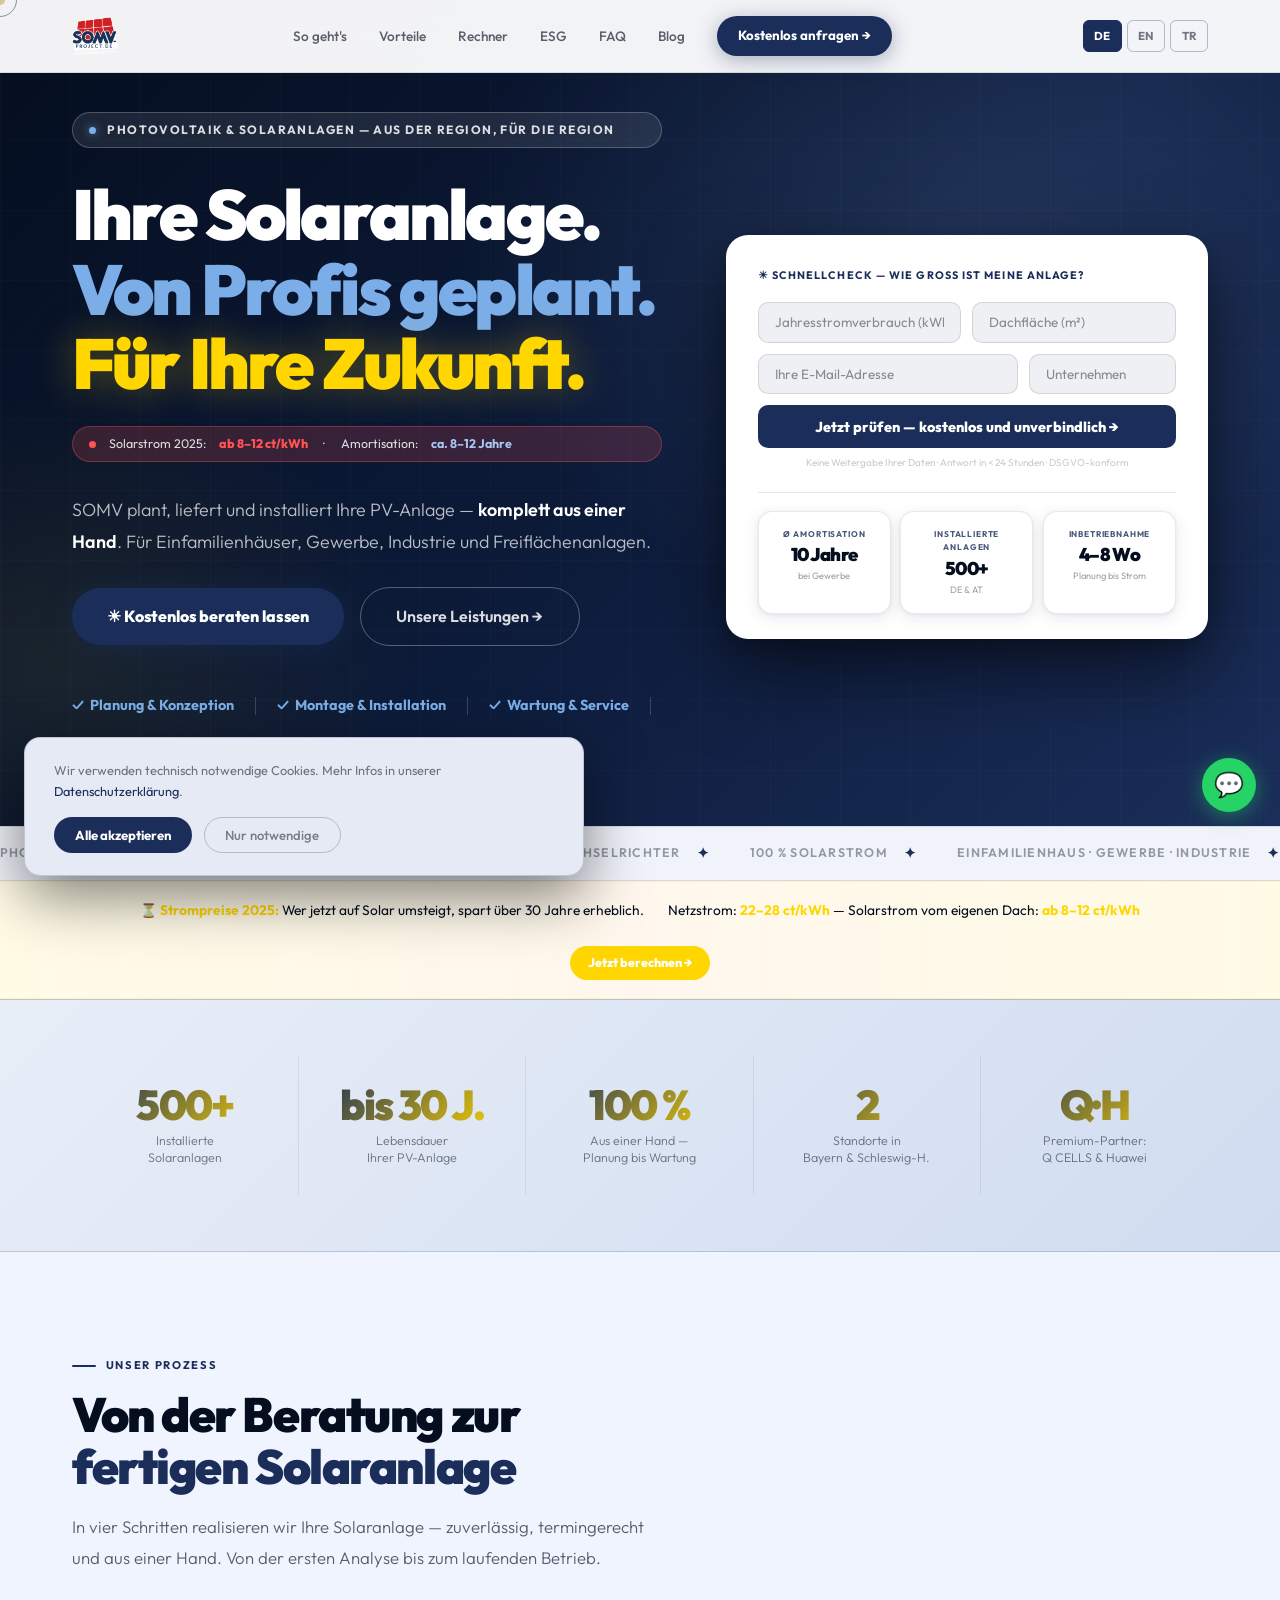
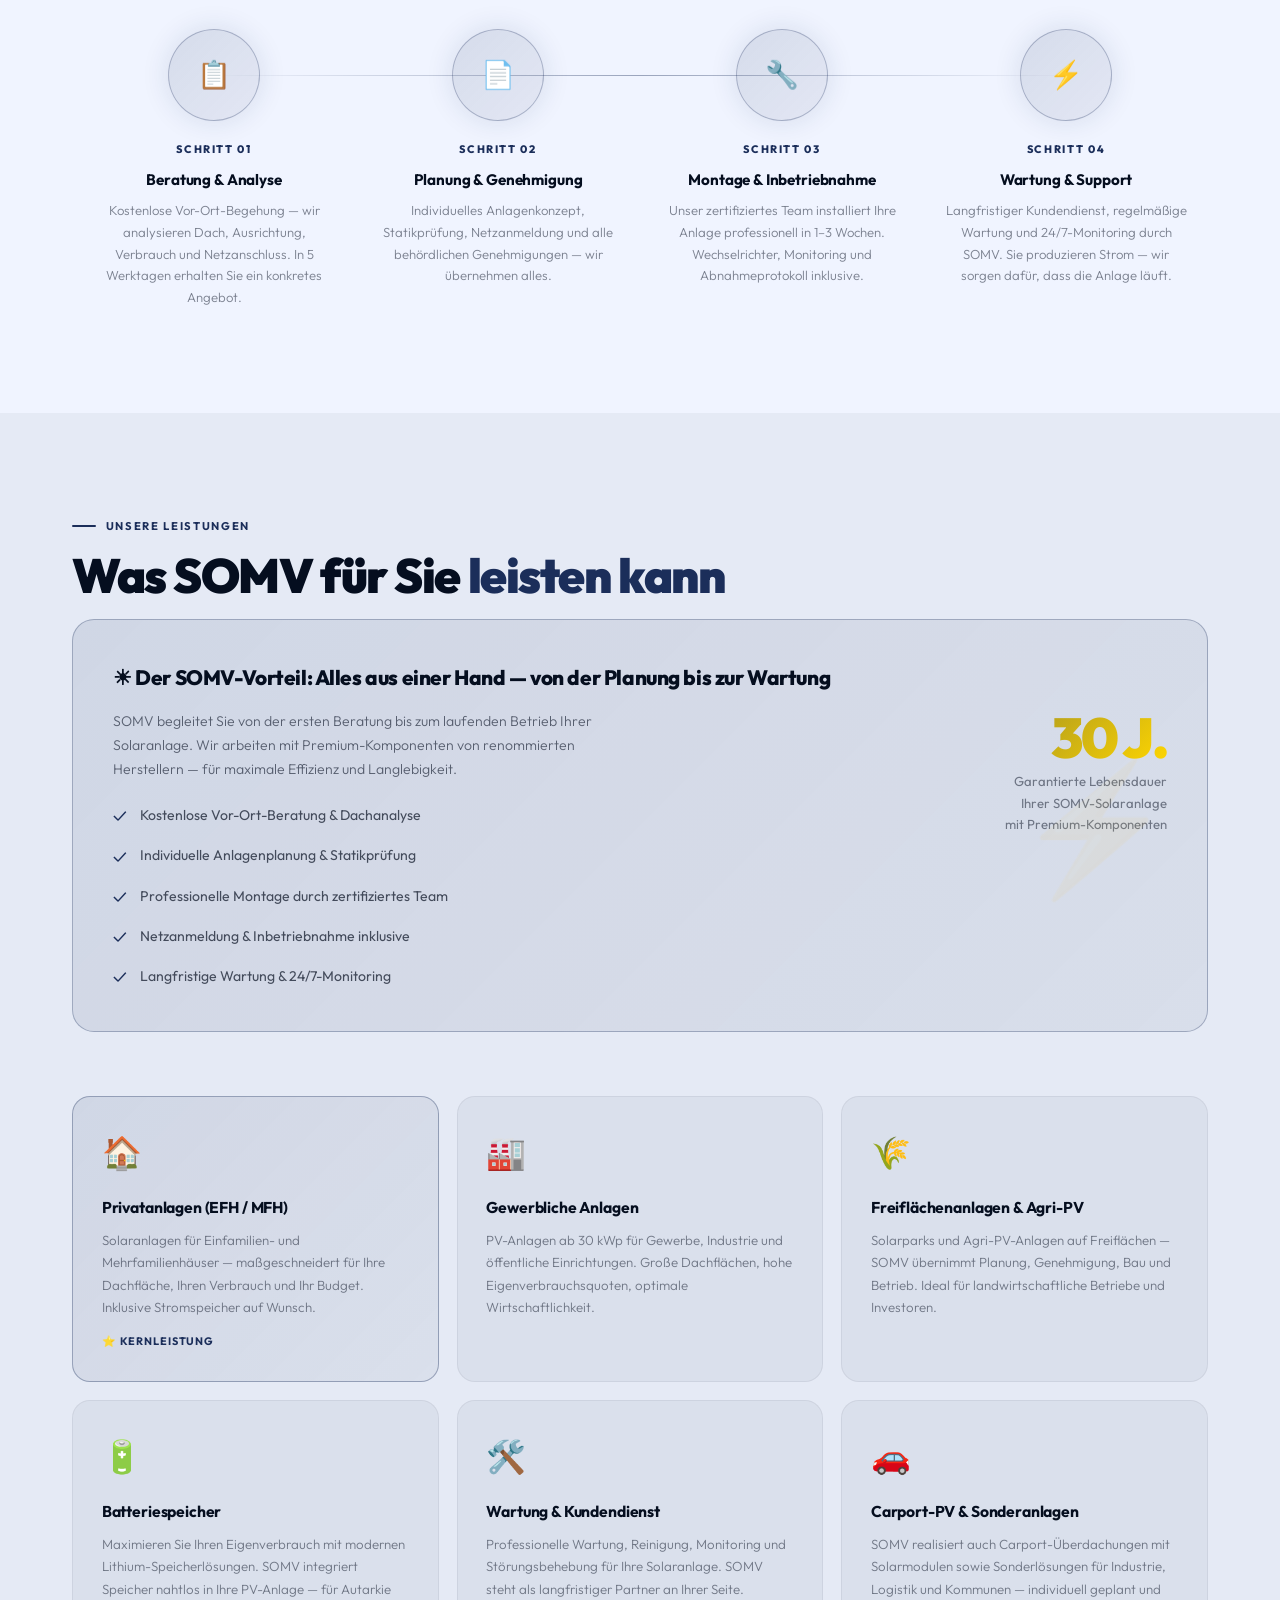
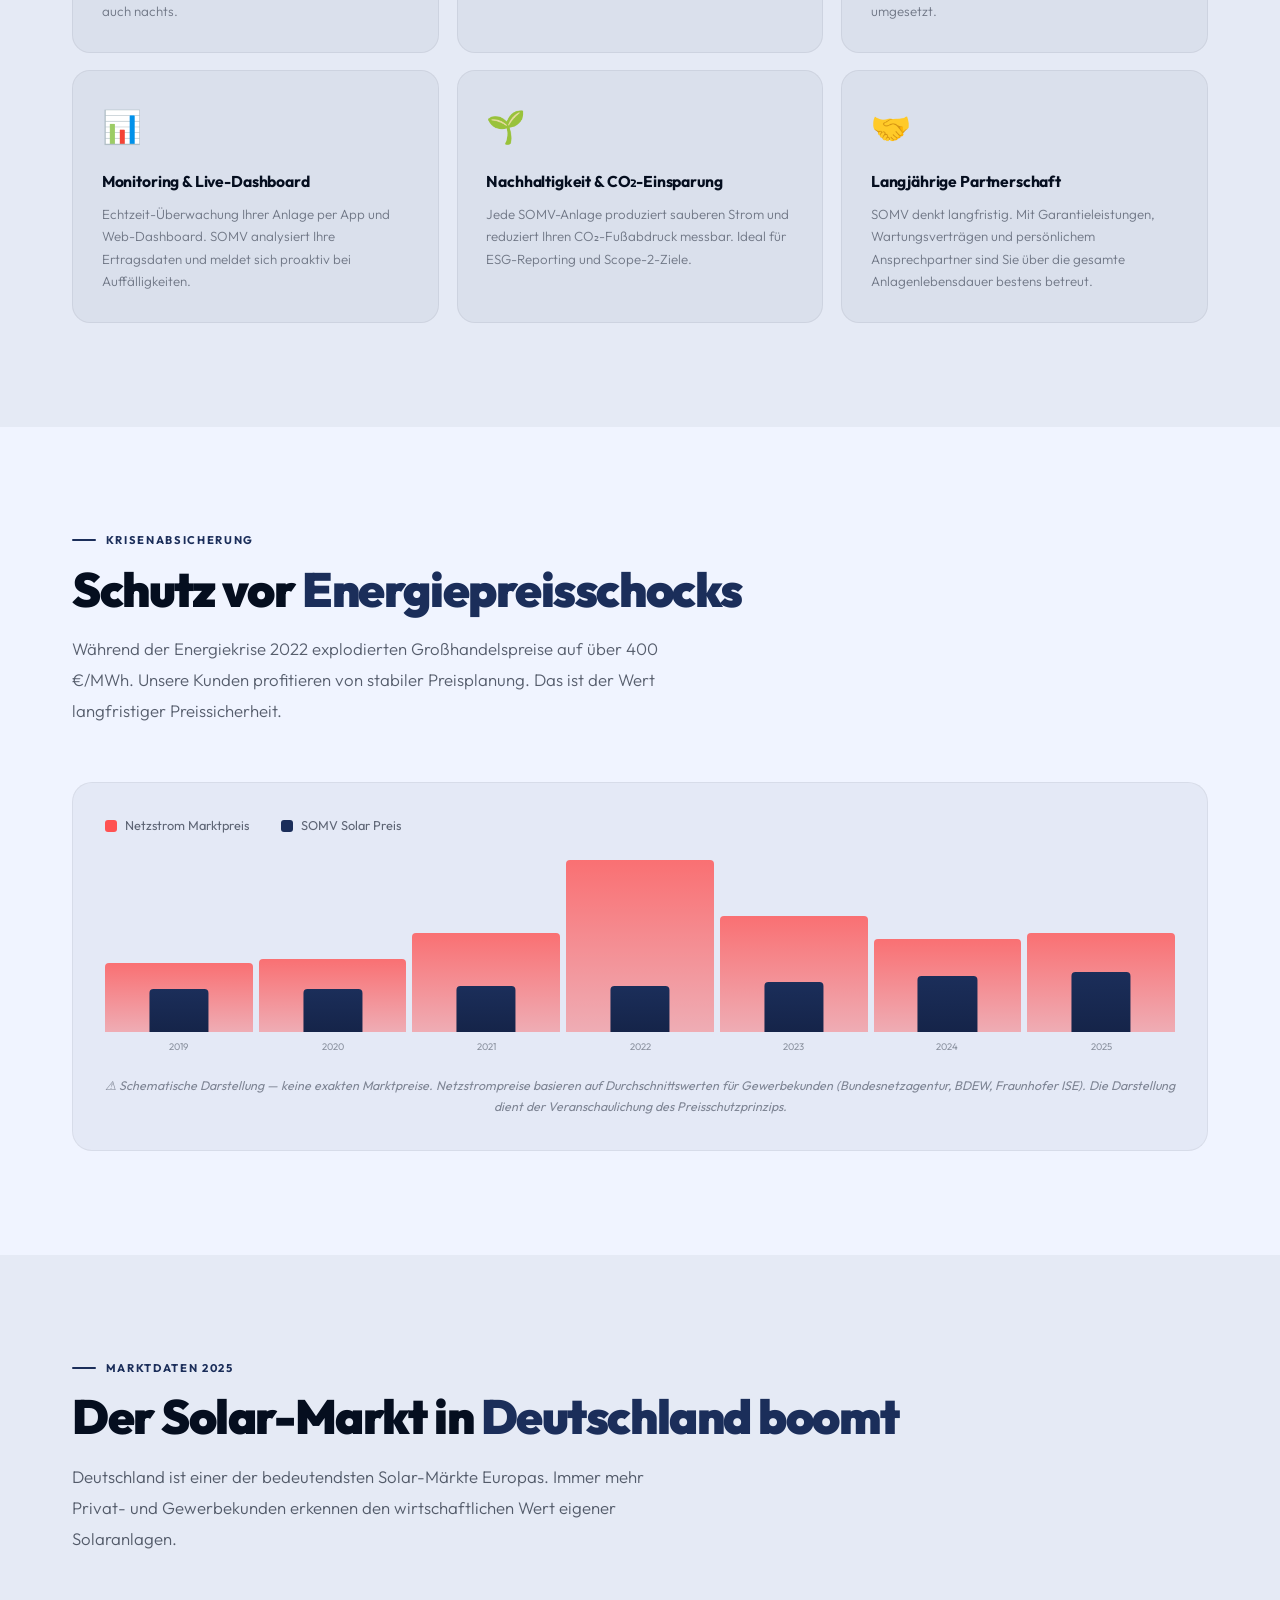
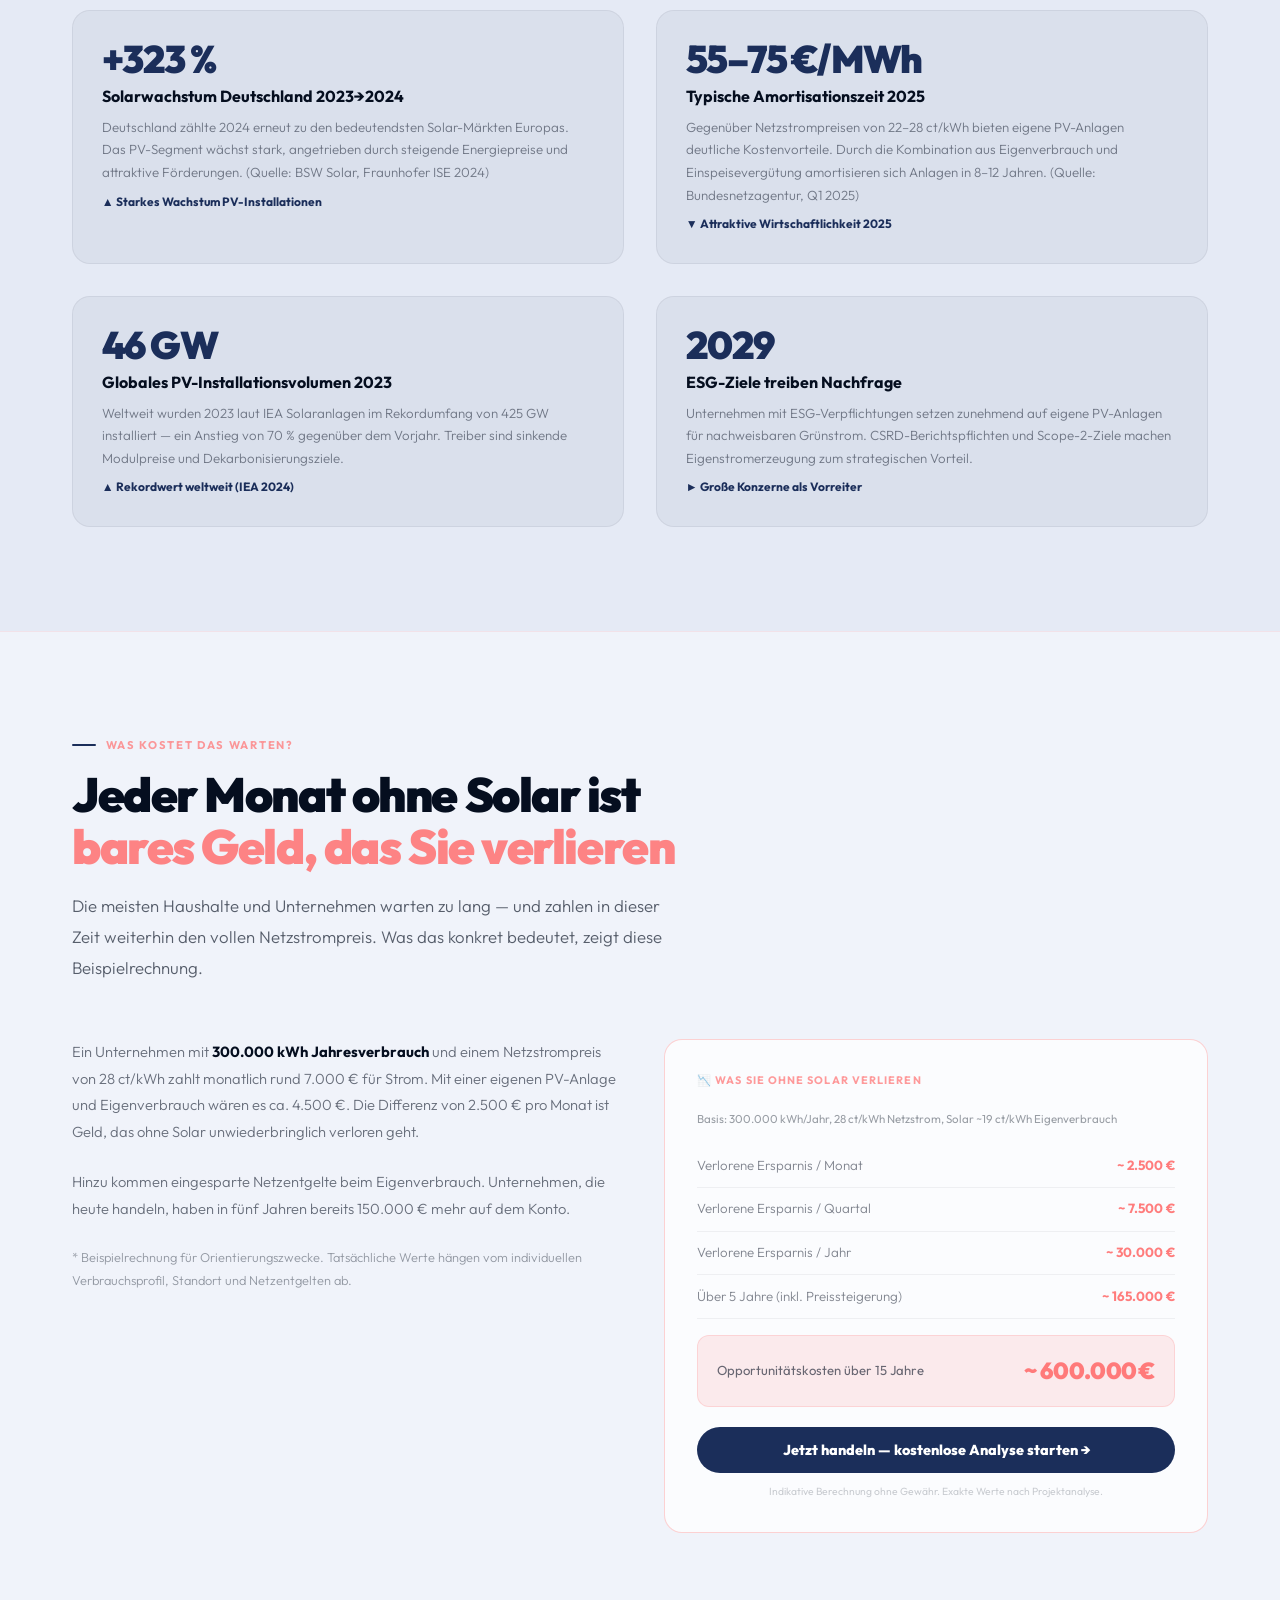
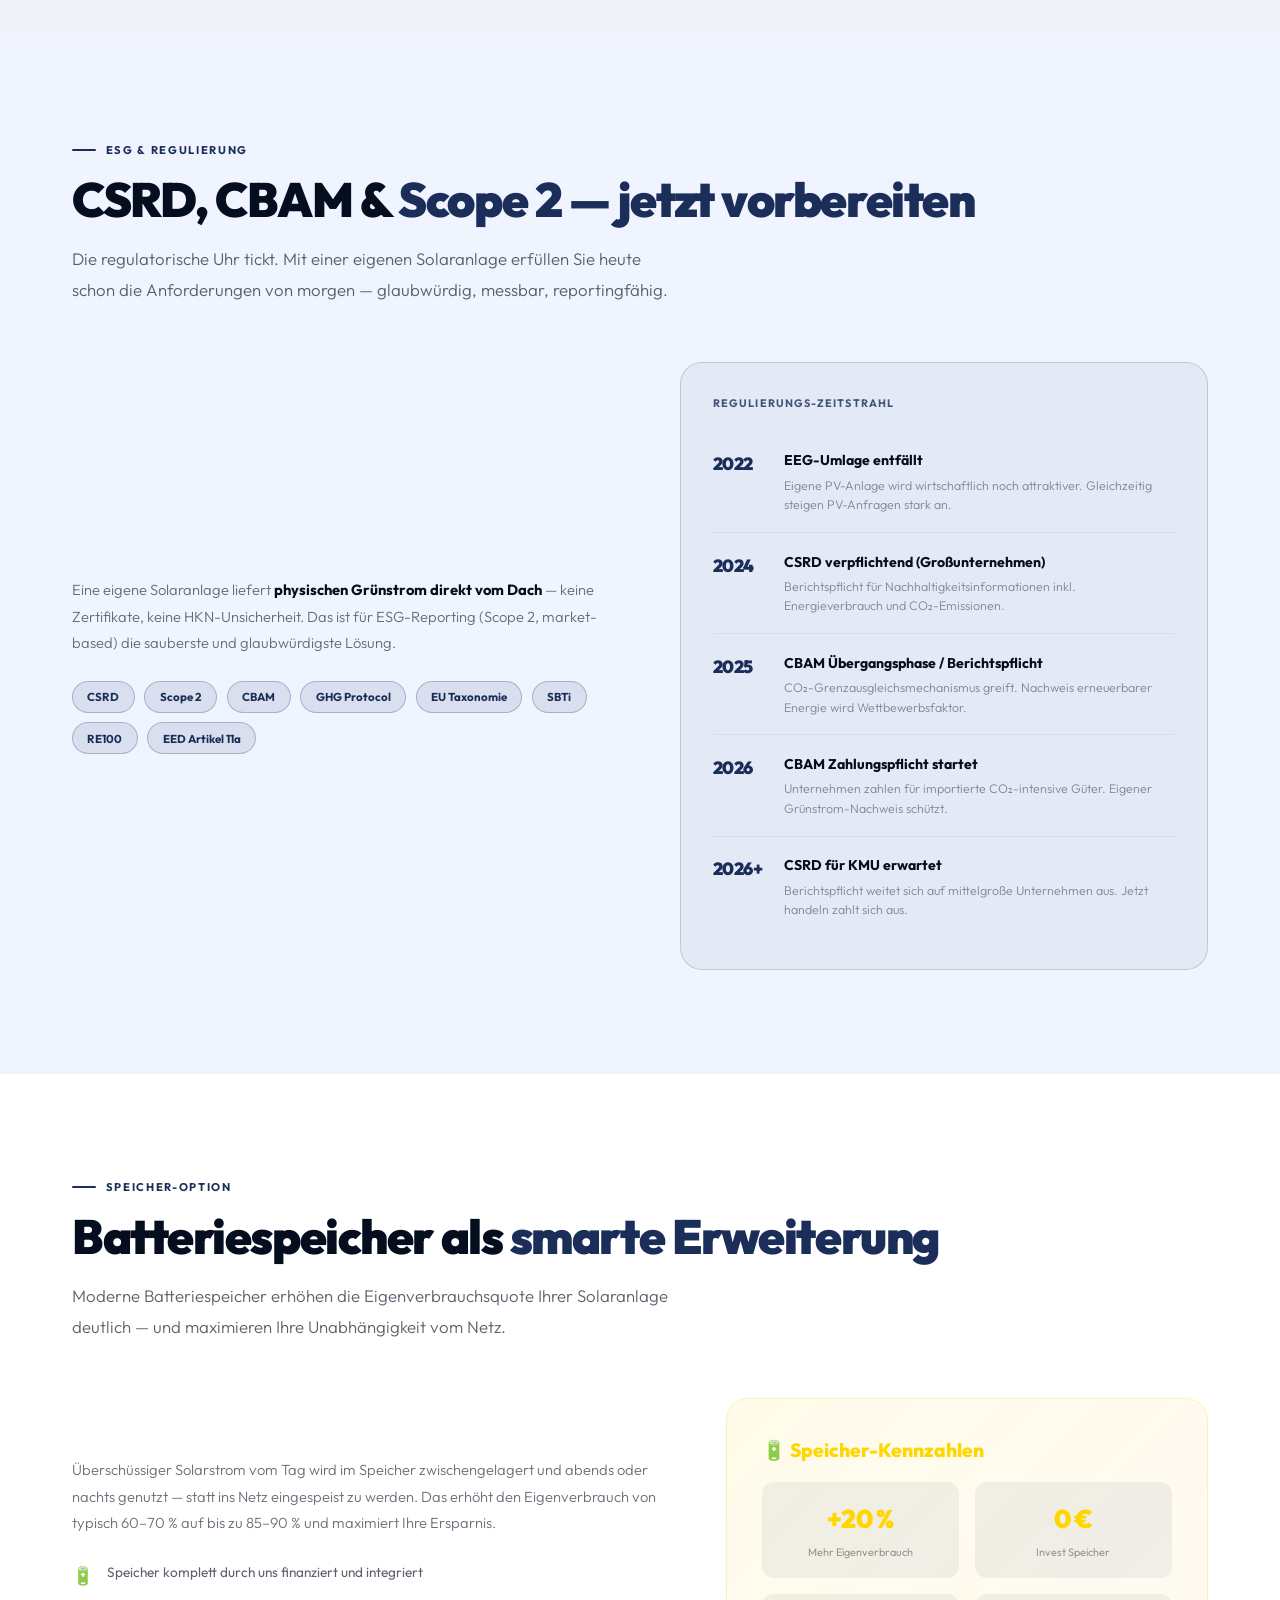
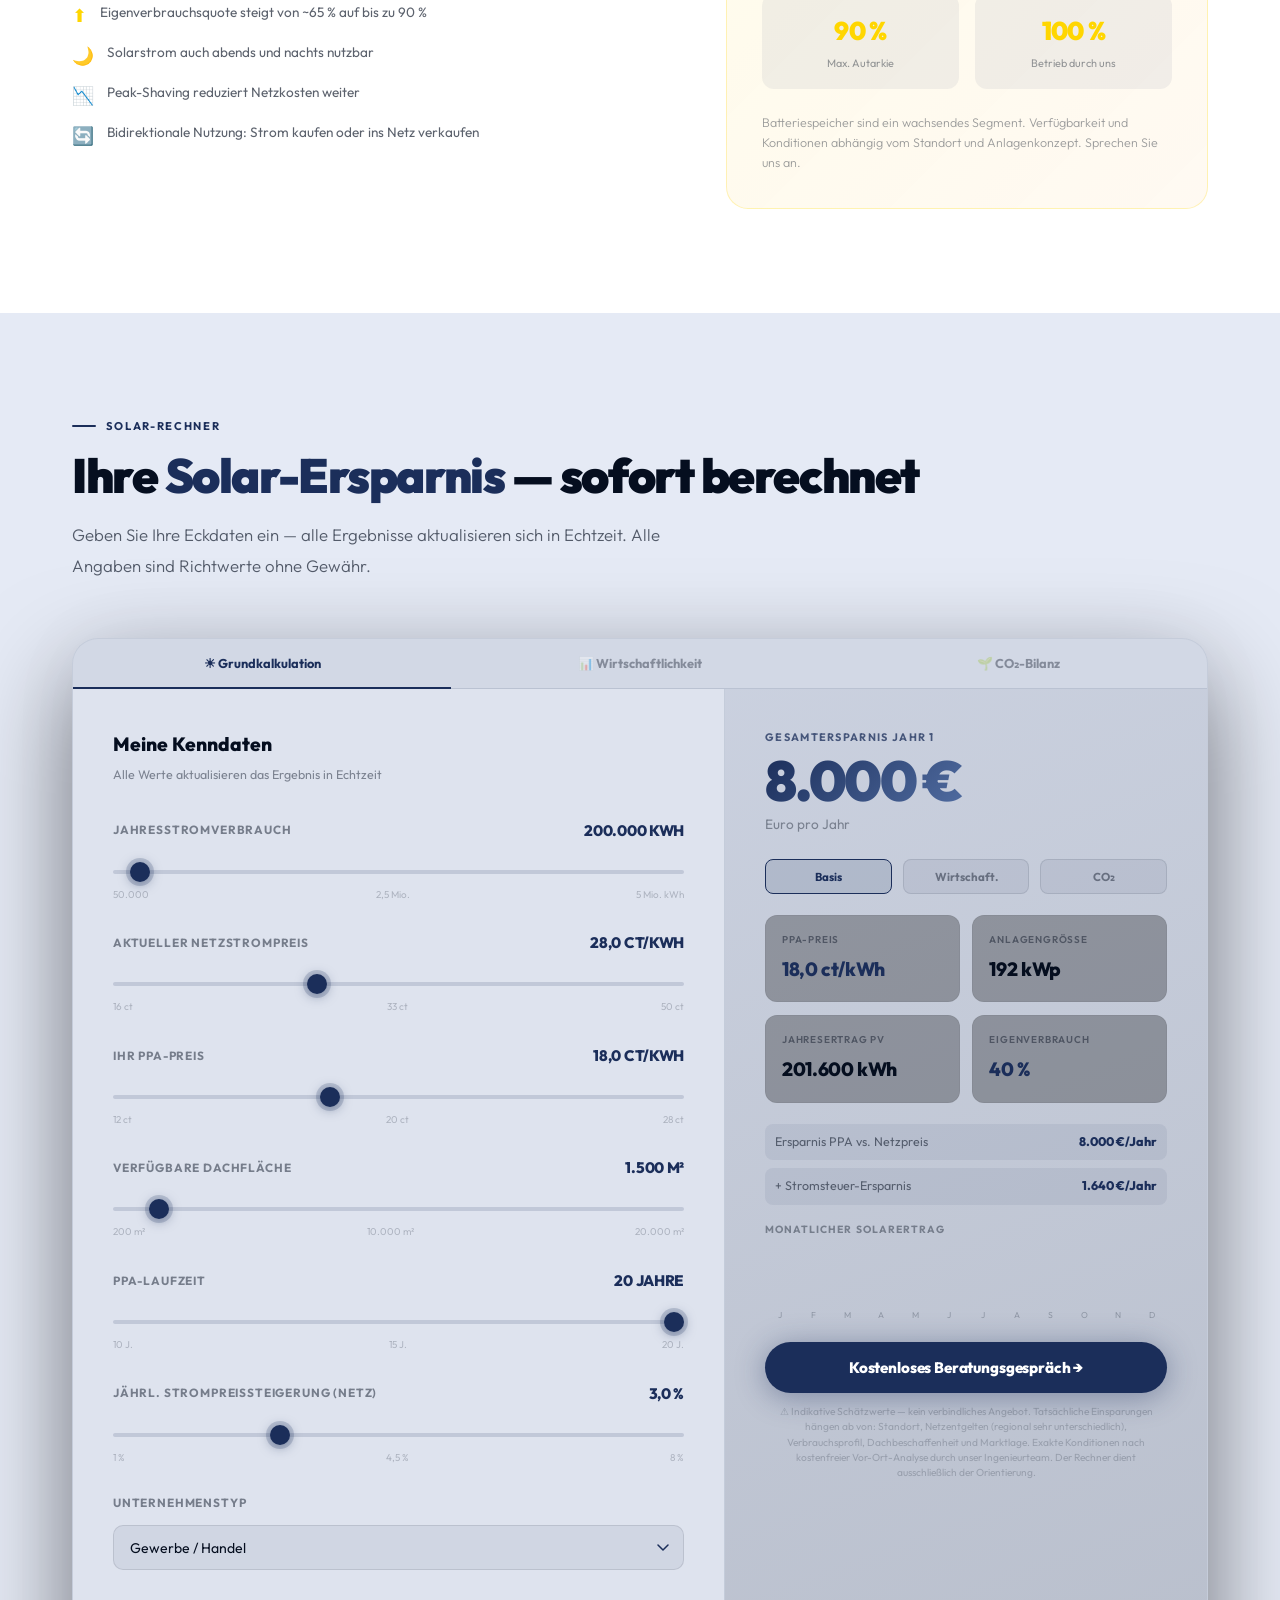
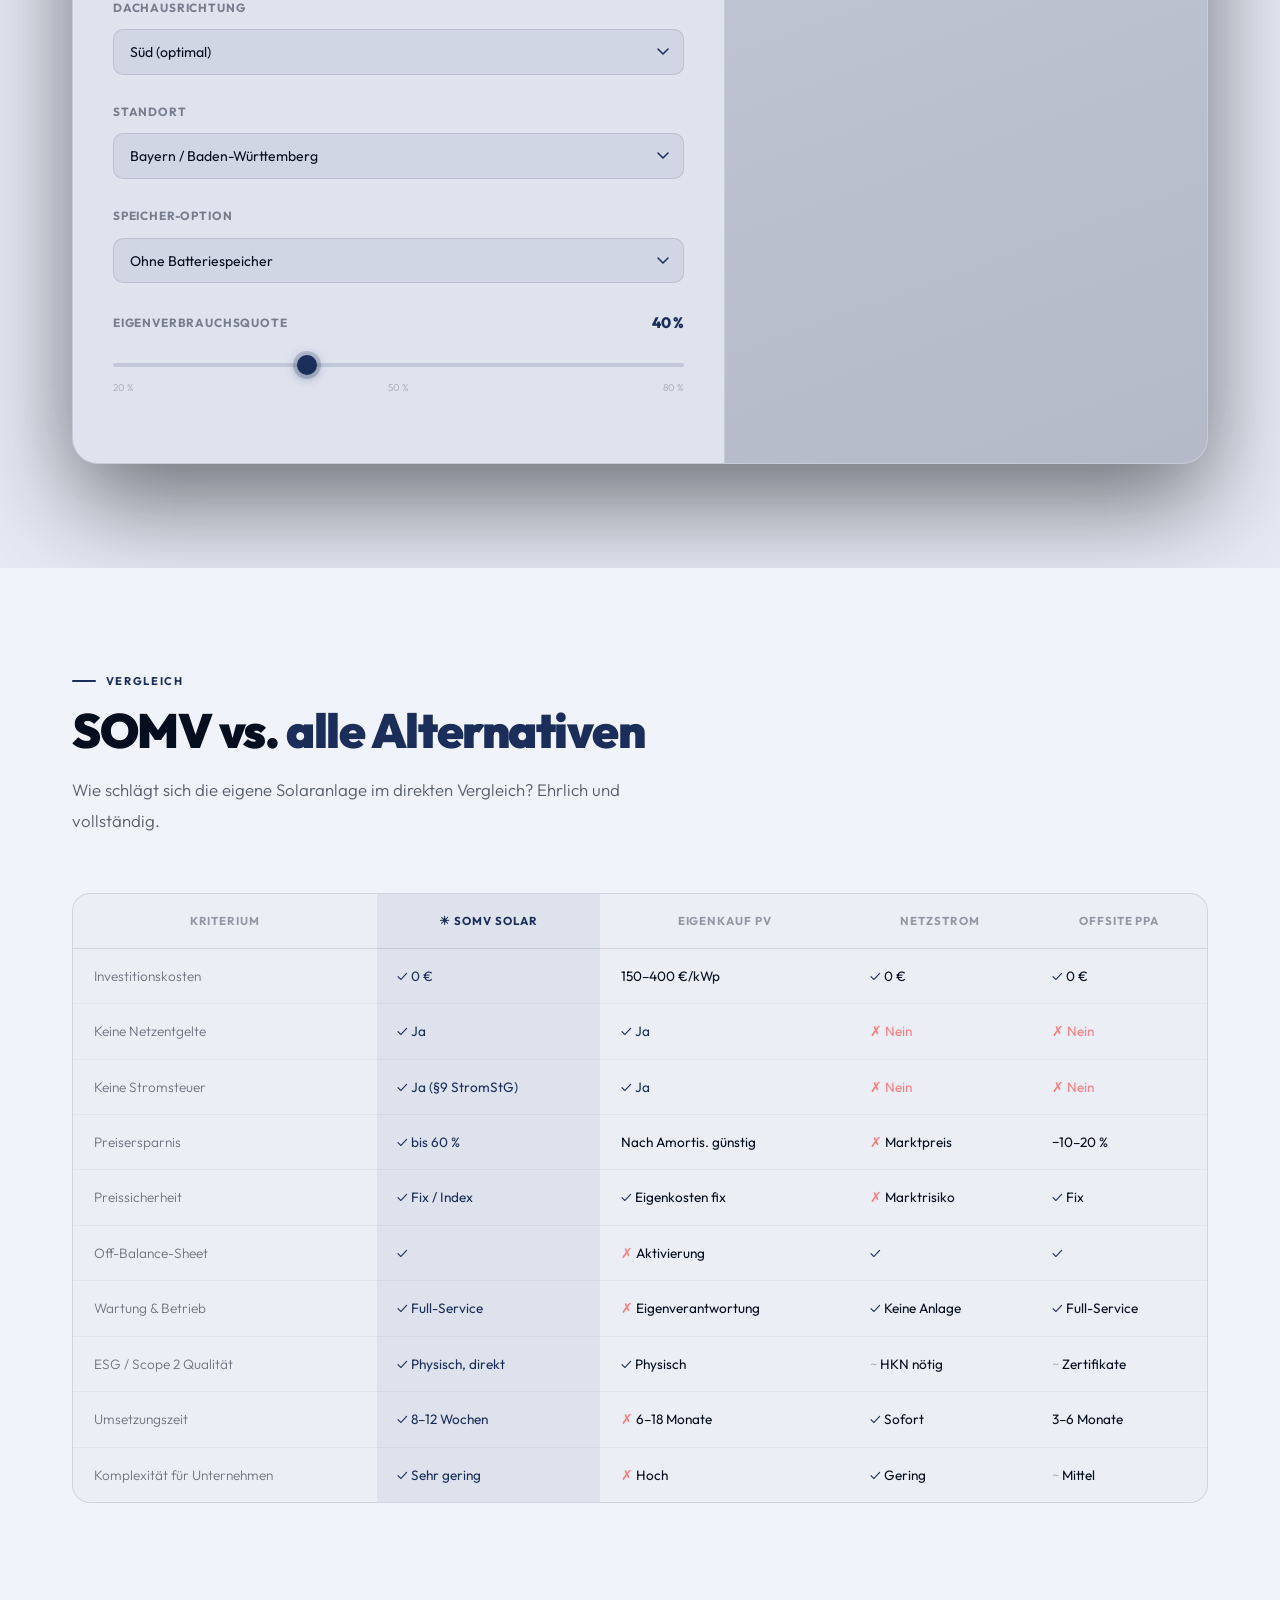
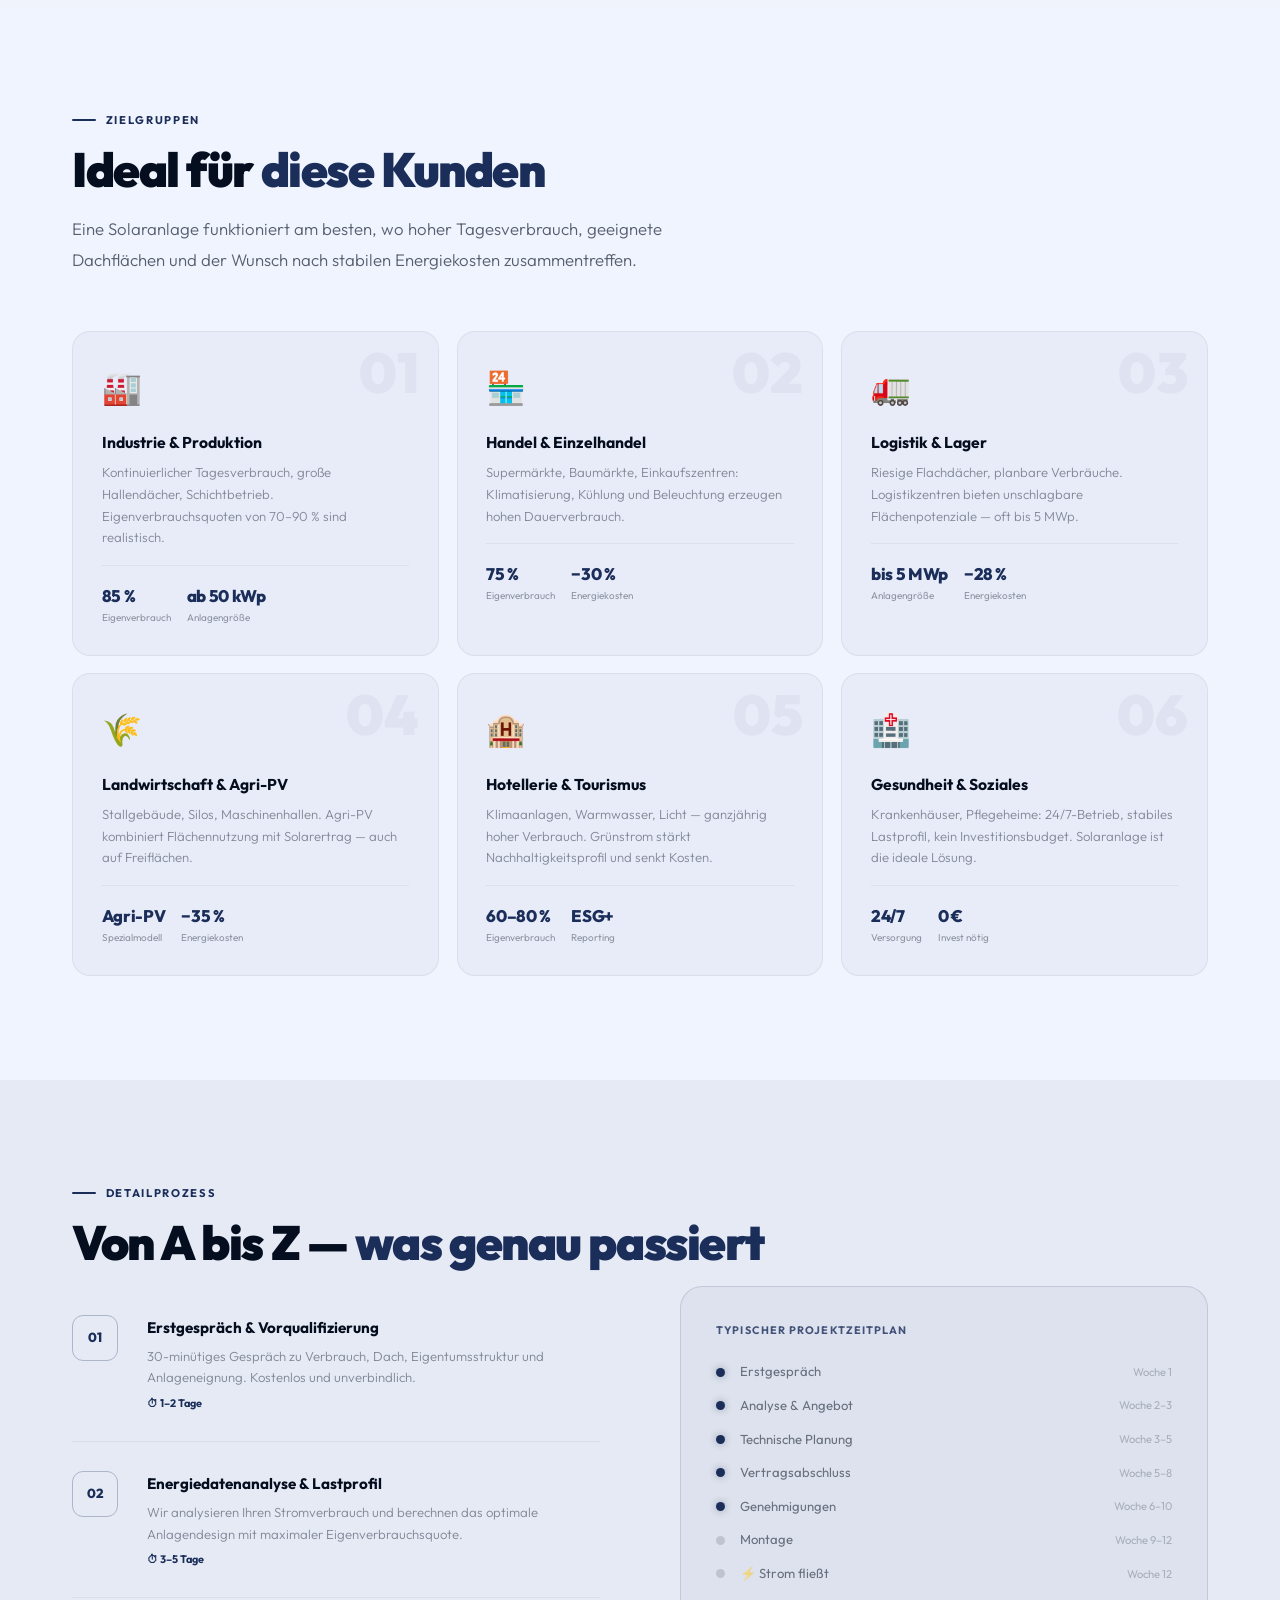
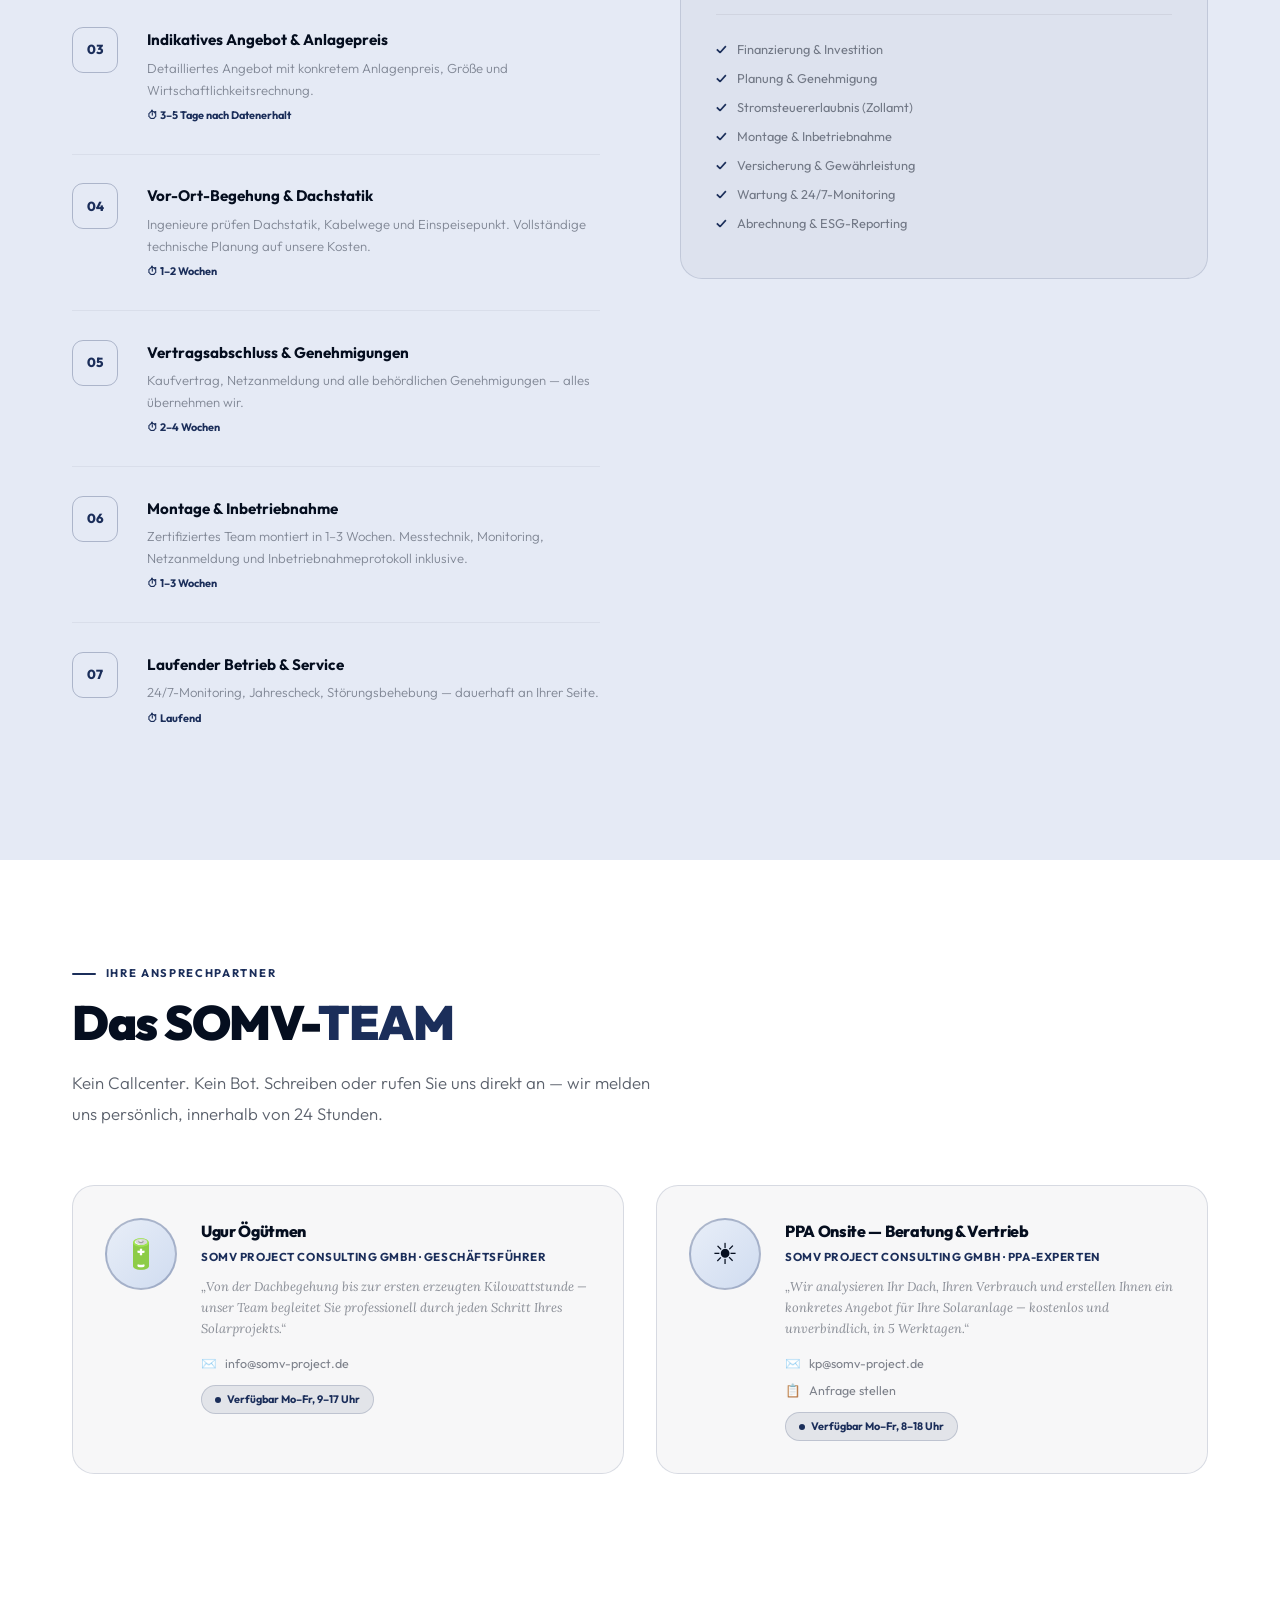
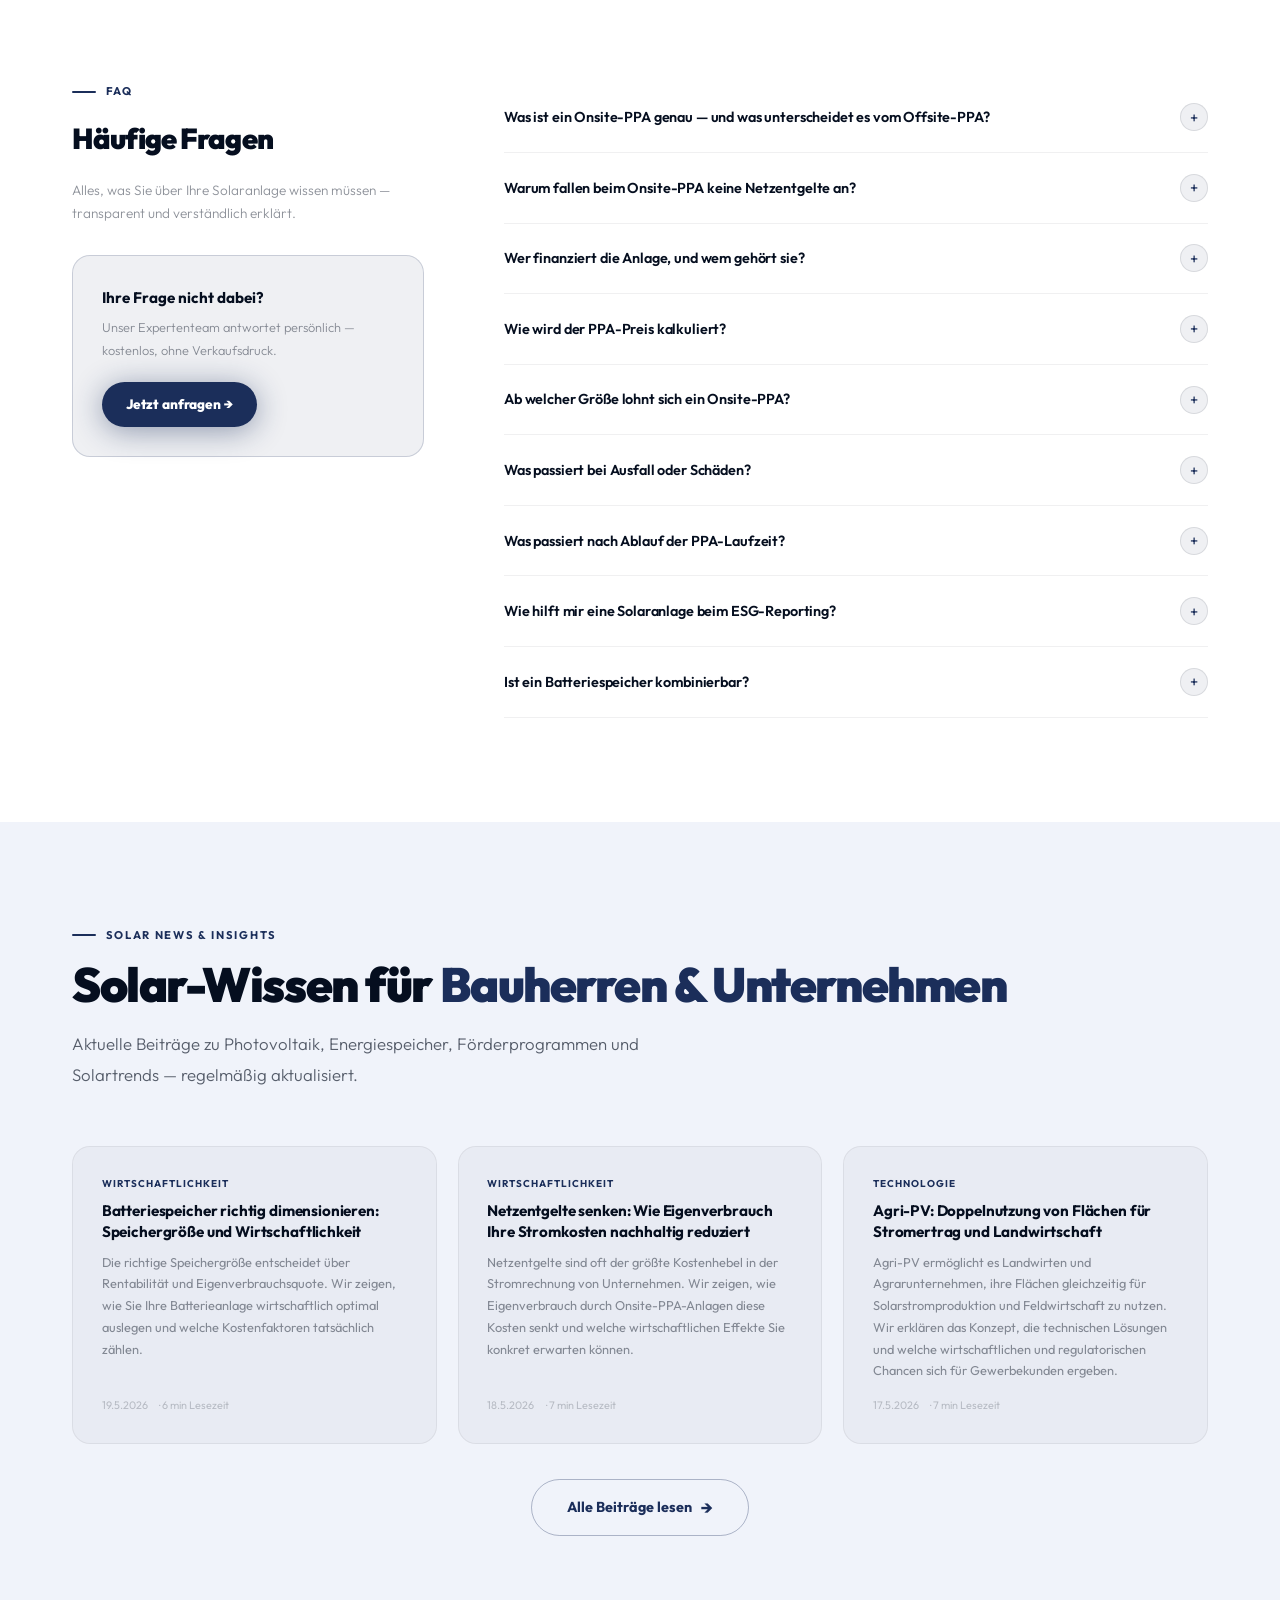
==== html/index.html @ d46d368c "fix: wire calculator tabs to view switch (Wirtschaftlichkeit + CO₂-Bilanz) switchRTab was setting rT" ====
<!DOCTYPE html>
<html lang="de">
<head>
<meta charset="UTF-8">
<meta name="viewport" content="width=device-width, initial-scale=1.0">
<title>SOMV-Project.de – Solaranlagen von Profis. Planung, Installation, Wartung.</title>
<meta name="description" content="SOMV Project Consulting GmbH: Photovoltaik-Anlagen für Privat, Gewerbe & Industrie. Kostenlose Beratung, Planung, Montage und Wartung aus einer Hand. Bayern & Schleswig-Holstein.">
<link rel="preconnect" href="https://fonts.googleapis.com">
<link rel="preconnect" href="https://fonts.gstatic.com" crossorigin>
<link href="https://fonts.googleapis.com/css2?family=Outfit:wght@300;400;500;600;700;800;900&family=Lora:ital,wght@0,400;1,400&display=swap" rel="stylesheet">
<style>
:root {
  --g1:#1B2E5A; --g2:#152449; --g3:#7B9ED9; --g4:#E8EEF8; --g5:#D0DCF0;
  --sun:#FFD600; --sun2:#FF8F00; --red:#FF5252;
  --ink:#FFFFFF; --ink2:#F0F3FA; --ink3:#E5EAF5;
  --white:#FFFFFF; --line:rgba(27,46,90,0.13);
  --card:rgba(27,46,90,0.05);
  --glow:0 0 60px rgba(27,46,90,0.22);
}
*,*::before,*::after{box-sizing:border-box;margin:0;padding:0}
html{scroll-behavior:smooth;font-size:16px}
body{font-family:'Outfit',sans-serif;background:var(--ink);color:#050E1F;overflow-x:hidden;line-height:1.65;cursor:none}

/* ── CURSOR ── */
#cur{position:fixed;width:10px;height:10px;background:var(--g1);border-radius:50%;pointer-events:none;z-index:9999;transform:translate(-50%,-50%);mix-blend-mode:difference;transition:width .25s,height .25s}
#cur-r{position:fixed;width:34px;height:34px;border:1.5px solid rgba(27,46,90,0.5);border-radius:50%;pointer-events:none;z-index:9998;transform:translate(-50%,-50%);transition:width .3s,height .3s}
@media(max-width:768px){#cur,#cur-r{display:none}body{cursor:auto}}

/* ── WHATSAPP BUTTON ── */
#wa-btn{position:fixed;bottom:5.5rem;right:1.5rem;z-index:450;width:54px;height:54px;background:#25D366;border-radius:50%;display:flex;align-items:center;justify-content:center;font-size:1.5rem;box-shadow:0 4px 20px rgba(37,211,102,0.45);cursor:pointer;text-decoration:none;transition:transform .25s,box-shadow .25s;animation:wa-pulse 3s ease-in-out infinite}
@keyframes wa-pulse{0%,100%{box-shadow:0 4px 20px rgba(37,211,102,0.45)}50%{box-shadow:0 4px 35px rgba(37,211,102,0.7),0 0 0 8px rgba(37,211,102,0.1)}}
#wa-btn:hover{transform:scale(1.1)}
#wa-tooltip{position:fixed;bottom:6.5rem;right:5rem;z-index:449;background:var(--ink3);border:1px solid rgba(37,211,102,0.25);border-radius:10px;padding:.5rem 1rem;font-size:.75rem;color:rgba(5,14,31,.75);white-space:nowrap;opacity:0;pointer-events:none;transition:opacity .3s;box-shadow:0 8px 24px rgba(0,0,0,.4)}
#wa-btn:hover~#wa-tooltip{opacity:1}

/* ── BLOG ── */
.blog-grid{display:grid;grid-template-columns:repeat(3,1fr);gap:1.3rem;margin-top:2rem}
@media(max-width:900px){.blog-grid{grid-template-columns:1fr 1fr}}
@media(max-width:600px){.blog-grid{grid-template-columns:1fr}}
.blog-card{background:rgba(5,14,31,.03);border:1px solid rgba(5,14,31,.06);border-radius:18px;padding:1.8rem;cursor:pointer;transition:all .4s;display:flex;flex-direction:column}
.blog-card:hover{border-color:rgba(27,46,90,0.22);transform:translateY(-4px);box-shadow:0 18px 55px rgba(0,0,0,.3)}
.blog-cat{font-size:.62rem;font-weight:700;letter-spacing:.1em;text-transform:uppercase;color:var(--g1);margin-bottom:.55rem}
.blog-title{font-size:.95rem;font-weight:700;line-height:1.35;margin-bottom:.6rem;letter-spacing:-.01em}
.blog-summary{font-size:.8rem;color:rgba(5,14,31,.45);line-height:1.7;flex:1;margin-bottom:.9rem}
.blog-meta{font-size:.68rem;color:rgba(5,14,31,.22);display:flex;gap:.7rem}
.blog-more-btn{display:none;margin:2rem auto 0;padding:.75rem 2rem;background:transparent;border:1.5px solid rgba(27,46,90,0.28);color:var(--g1);border-radius:50px;font-family:'Outfit',sans-serif;font-size:.88rem;font-weight:700;cursor:pointer;transition:all .3s}
.blog-more-btn:hover{background:rgba(27,46,90,0.08)}
/* post modal content */
.post-category{font-size:.65rem;font-weight:700;letter-spacing:.12em;text-transform:uppercase;color:var(--g1);margin-bottom:.7rem}
.post-meta{font-size:.74rem;color:rgba(5,14,31,.28);margin-bottom:2rem;display:flex;gap:.8rem}
.post-body{font-size:.88rem;color:rgba(5,14,31,.65);line-height:1.9}
.post-body h3{font-size:1.05rem;font-weight:700;color:#050E1F;margin:1.8rem 0 .6rem;letter-spacing:-.01em}
.post-body p{margin-bottom:1.1rem}
.post-body strong{color:rgba(5,14,31,.88)}

/* ── LEGAL MODALS ── */
.legal-modal{display:none;position:fixed;inset:0;z-index:960;background:rgba(0,0,0,0.88);backdrop-filter:blur(10px);align-items:flex-start;justify-content:center;overflow-y:auto;padding:2rem 1rem}
.legal-modal.show{display:flex}
.lm-wrap{background:var(--ink3);border:1px solid rgba(27,46,90,0.15);border-radius:20px;padding:2.5rem 2.5rem 3rem;max-width:720px;width:100%;margin:auto;position:relative;box-shadow:0 40px 100px rgba(0,0,0,.7)}
.lm-close{position:absolute;top:1.1rem;right:1.4rem;background:transparent;border:none;color:rgba(5,14,31,0.45);font-size:1.5rem;cursor:pointer;line-height:1;padding:.2rem;transition:color .2s}
.lm-close:hover{color:#050E1F}
.lm-wrap h2{font-size:1.5rem;font-weight:900;letter-spacing:-.03em;margin-bottom:1.8rem;padding-right:2rem}
.lm-wrap h3{font-size:.95rem;font-weight:700;margin:1.6rem 0 .5rem;color:var(--g1)}
.lm-wrap p,.lm-wrap li{font-size:.85rem;color:rgba(5,14,31,.6);line-height:1.8;font-weight:300}
.lm-wrap ul{padding-left:1.2rem;margin:.4rem 0 .8rem}
.lm-wrap li{margin-bottom:.3rem}
.lm-wrap a{color:var(--g1);text-decoration:none}
.lm-wrap .lm-placeholder{background:rgba(255,214,0,.1);border:1px dashed rgba(255,214,0,.35);border-radius:8px;padding:.4rem .8rem;font-size:.78rem;color:rgba(255,214,0,.8);display:inline-block;margin:.2rem 0}
.lm-stamp{font-size:.7rem;color:rgba(5,14,31,.2);margin-top:2rem;padding-top:1rem;border-top:1px solid rgba(5,14,31,.05)}

/* ── EXIT INTENT POPUP ── */
#exit-popup{display:none;position:fixed;inset:0;z-index:900;background:rgba(0,0,0,0.78);backdrop-filter:blur(8px);align-items:center;justify-content:center}
#exit-popup.show{display:flex}
.ep-box{background:var(--ink3);border:1px solid rgba(27,46,90,0.25);border-radius:24px;padding:3rem;max-width:500px;width:90%;position:relative;box-shadow:0 40px 100px rgba(0,0,0,.6)}
.ep-close{position:absolute;top:1rem;right:1.3rem;background:transparent;border:none;color:rgba(5,14,31,0.45);font-size:1.4rem;cursor:pointer;line-height:1;padding:.2rem}
.ep-close:hover{color:#050E1F}
.ep-badge{background:rgba(27,46,90,0.1);border:1px solid rgba(27,46,90,0.25);color:var(--g1);font-size:.68rem;font-weight:700;letter-spacing:.1em;text-transform:uppercase;padding:.3rem .9rem;border-radius:50px;display:inline-block;margin-bottom:1.2rem}
.ep-box h3{font-size:1.55rem;font-weight:900;letter-spacing:-.03em;margin-bottom:.8rem;line-height:1.15}
.ep-box>p{font-size:.86rem;color:rgba(5,14,31,.5);margin-bottom:1.8rem;line-height:1.7}
.ep-form{display:flex;gap:.7rem;flex-wrap:wrap}
.ep-input{flex:1;min-width:170px;padding:.82rem 1rem;background:rgba(27,46,90,0.07);border:1px solid rgba(5,14,31,.12);border-radius:12px;color:#050E1F;font-family:'Outfit',sans-serif;font-size:.88rem;outline:none;transition:border .2s}
.ep-input:focus{border-color:var(--g1)}
.ep-btn{background:var(--g1);color:var(--ink);border:none;padding:.82rem 1.5rem;border-radius:50px;font-family:'Outfit',sans-serif;font-weight:800;font-size:.88rem;cursor:pointer;white-space:nowrap;transition:all .3s}
.ep-btn:hover{background:#2A4A8C}
.ep-note{font-size:.65rem;color:rgba(5,14,31,.22);margin-top:.8rem;text-align:center}

/* ── TRUST LOGOS ── */
.trust-logos{background:var(--ink2);border-top:1px solid var(--line);border-bottom:1px solid var(--line);padding:1.8rem 4.5rem}
.tl-label{font-size:.65rem;font-weight:700;letter-spacing:.12em;text-transform:uppercase;color:rgba(5,14,31,.22);text-align:center;margin-bottom:1.2rem}
.tl-row{display:flex;align-items:center;justify-content:center;gap:3rem;flex-wrap:wrap}
.tl-logo{font-size:.82rem;font-weight:800;letter-spacing:-.02em;color:rgba(5,14,31,.18);text-transform:uppercase;cursor:default}
.tl-cert{display:flex;align-items:center;gap:.4rem;font-size:.68rem;font-weight:600;color:rgba(5,14,31,.2);border:1px solid rgba(5,14,31,.1);border-radius:50px;padding:.3rem .8rem}

/* ── HERO QUICKCHECK ── */
.hero-qc{margin-top:2.5rem;background:rgba(5,14,31,.04);border:1px solid rgba(27,46,90,0.18);border-radius:18px;padding:1.5rem 2rem;max-width:600px}
.qc-title{font-size:.68rem;font-weight:700;letter-spacing:.1em;text-transform:uppercase;color:var(--g1);margin-bottom:1rem;opacity:.85}
.qc-row{display:flex;gap:.7rem;flex-wrap:wrap;margin-bottom:.7rem}
.qc-field{flex:1;min-width:140px;padding:.7rem 1rem;background:rgba(27,46,90,0.07);border:1px solid rgba(5,14,31,.12);border-radius:10px;color:#050E1F;font-family:'Outfit',sans-serif;font-size:.84rem;outline:none;transition:border .2s}
.qc-field:focus{border-color:var(--g1)}
.qc-field::placeholder{color:rgba(5,14,31,0.45)}
.qc-btn{width:100%;padding:.78rem;background:var(--g1);color:var(--ink);border:none;border-radius:10px;font-family:'Outfit',sans-serif;font-weight:800;font-size:.9rem;cursor:pointer;transition:all .3s}
.qc-btn:hover{background:#2A4A8C}
.qc-note{font-size:.62rem;color:rgba(5,14,31,.22);text-align:center;margin-top:.4rem}

/* ── COST OF INACTION ── */
.inaction{background:var(--ink2);border-top:1px solid rgba(255,82,82,0.1)}
.ia-grid{display:grid;grid-template-columns:1fr 1fr;gap:3rem;align-items:start;margin-top:2rem}
@media(max-width:768px){.ia-grid{grid-template-columns:1fr}}
.ia-left p{font-size:.92rem;color:rgba(5,14,31,.58);line-height:1.8;margin-bottom:1.5rem;font-weight:300}
.ia-calc{background:rgba(27,46,90,0.06);border:1px solid rgba(255,82,82,0.25);border-radius:18px;padding:2rem;background:rgba(255,255,255,0.7)}
.ia-calc-title{font-size:.68rem;font-weight:700;letter-spacing:.1em;text-transform:uppercase;color:rgba(255,100,100,.65);margin-bottom:1.2rem}
.ia-row{display:flex;justify-content:space-between;align-items:center;padding:.65rem 0;border-bottom:1px solid rgba(5,14,31,.05);font-size:.83rem}
.ia-row:last-child{border-bottom:none}
.ia-row-label{color:rgba(5,14,31,.5);font-weight:300}
.ia-row-val{font-weight:700}
.ia-row-val.red{color:rgba(255,110,110,.9)}
.ia-total{margin-top:1rem;padding:1rem 1.2rem;background:rgba(255,82,82,.1);border-radius:12px;display:flex;justify-content:space-between;align-items:center;border:1px solid rgba(255,82,82,.15)}
.ia-total-label{font-size:.82rem;color:rgba(5,14,31,.6)}
.ia-total-val{font-size:1.45rem;font-weight:900;color:rgba(255,110,110,.9);letter-spacing:-.03em}
.ia-cta{margin-top:1.2rem;width:100%;padding:.9rem;background:var(--g1);color:var(--ink);border:none;border-radius:50px;font-family:'Outfit',sans-serif;font-weight:800;font-size:.9rem;cursor:pointer;transition:all .3s}
.ia-cta:hover{background:#2A4A8C}
.ia-disclaimer{font-size:.65rem;color:rgba(5,14,31,.2);margin-top:.6rem;text-align:center}

/* ── PERSONAL CONTACT ── */
.personal{background:var(--ink)}
.person-grid{display:grid;grid-template-columns:1fr 1fr;gap:2rem;margin-top:2rem}
@media(max-width:768px){.person-grid{grid-template-columns:1fr}}
.person-card{background:rgba(5,14,31,.03);border:1px solid rgba(27,46,90,0.14);border-radius:22px;padding:2rem;display:flex;gap:1.5rem;align-items:flex-start;transition:border-color .3s}
.person-card:hover{border-color:rgba(27,46,90,0.3)}
.person-avatar{width:72px;height:72px;border-radius:50%;background:linear-gradient(135deg,var(--g4),var(--g5));flex-shrink:0;display:flex;align-items:center;justify-content:center;font-size:1.8rem;border:2px solid rgba(27,46,90,0.28)}
.person-info h4{font-size:1rem;font-weight:800;letter-spacing:-.02em;margin-bottom:.2rem}
.person-role{font-size:.72rem;color:var(--g1);font-weight:700;text-transform:uppercase;letter-spacing:.05em;margin-bottom:.6rem}
.person-quote{font-size:.8rem;color:rgba(5,14,31,.45);line-height:1.65;font-style:italic;font-family:'Lora',serif;margin-bottom:.9rem}
.person-links{display:flex;flex-direction:column;gap:.4rem}
.pl{display:flex;align-items:center;gap:.5rem;font-size:.78rem;color:rgba(5,14,31,.5);text-decoration:none;transition:color .2s}
.pl:hover{color:var(--g1)}
.pl-i{color:var(--g1)}
.person-avail{display:inline-flex;align-items:center;gap:.4rem;background:rgba(27,46,90,0.09);border:1px solid rgba(27,46,90,0.18);border-radius:50px;padding:.28rem .8rem;font-size:.68rem;font-weight:700;color:var(--g1);margin-top:.7rem}
.avail-dot{width:6px;height:6px;background:var(--g1);border-radius:50%;animation:blink 2s ease-in-out infinite}

/* ── LEAD MAGNET ── */
.lead-magnet{background:var(--ink3);border-top:1px solid var(--line)}
.lm-box{background:linear-gradient(135deg,rgba(27,46,90,0.07),rgba(21,36,73,0.03));border:1.5px solid rgba(27,46,90,0.18);border-radius:22px;padding:2.5rem;display:grid;grid-template-columns:auto 1fr;gap:3rem;align-items:center;margin-top:2rem}
@media(max-width:768px){.lm-box{grid-template-columns:1fr}}
.lm-doc{background:rgba(27,46,90,0.07);border:1px solid rgba(27,46,90,0.18);border-radius:14px;padding:1.8rem 1.5rem;text-align:center;min-width:160px}
.lm-doc-icon{font-size:2.8rem;margin-bottom:.7rem}
.lm-doc-title{font-size:.8rem;font-weight:800;margin-bottom:.3rem;line-height:1.3}
.lm-doc-type{font-size:.62rem;color:var(--g1);font-weight:700;text-transform:uppercase;letter-spacing:.1em}
.lm-content h3{font-size:1.2rem;font-weight:800;letter-spacing:-.02em;margin-bottom:.6rem}
.lm-content p{font-size:.86rem;color:rgba(5,14,31,.5);line-height:1.75;margin-bottom:1.2rem}
.lm-list{display:flex;flex-direction:column;gap:.45rem;margin-bottom:1.4rem}
.lm-li{font-size:.8rem;color:rgba(5,14,31,.55);display:flex;align-items:center;gap:.5rem}
.lm-li::before{content:'✓';color:var(--g1);font-weight:700;flex-shrink:0}
.lm-form{display:flex;gap:.7rem;flex-wrap:wrap}
.lm-inp{flex:1;min-width:180px;padding:.78rem 1.1rem;background:rgba(27,46,90,0.07);border:1px solid rgba(5,14,31,.12);border-radius:50px;color:#050E1F;font-family:'Outfit',sans-serif;font-size:.86rem;outline:none;transition:border .2s}
.lm-inp::placeholder{color:rgba(5,14,31,0.4)}
.lm-inp:focus{border-color:var(--g1)}
.lm-btn{background:var(--g1);color:var(--ink);border:none;padding:.78rem 1.8rem;border-radius:50px;font-family:'Outfit',sans-serif;font-weight:800;font-size:.86rem;cursor:pointer;white-space:nowrap;transition:all .3s}
.lm-btn:hover{background:#2A4A8C}

/* ── URGENCY BANNER ── */
.urgency{background:linear-gradient(90deg,rgba(255,214,0,0.1),rgba(255,143,0,0.07),rgba(255,214,0,0.1));border-top:1px solid rgba(255,214,0,0.18);border-bottom:1px solid rgba(255,214,0,0.18);padding:1.1rem 4.5rem}
.urgency-inner{display:flex;align-items:center;justify-content:center;gap:1.5rem;flex-wrap:wrap;font-size:.86rem;color:#050E1F}
.urgency-inner strong{color:var(--sun)}
.urgency-cta{display:inline-flex;align-items:center;gap:.4rem;background:var(--sun);color:var(--ink);padding:.42rem 1.1rem;border-radius:50px;font-size:.78rem;font-weight:800;text-decoration:none;transition:all .3s;white-space:nowrap}
.urgency-cta:hover{transform:translateY(-1px);box-shadow:0 4px 18px rgba(255,214,0,.4)}

/* ── SCROLL PROGRESS ── */
#prog{position:fixed;top:0;left:0;right:0;height:2px;background:linear-gradient(90deg,#CC2936,var(--g1));transform-origin:left;transform:scaleX(0);z-index:600;transition:transform .08s}

/* ── COOKIE BANNER ── */
#cookie{position:fixed;bottom:1.5rem;left:1.5rem;right:1.5rem;max-width:560px;background:var(--ink3);border:1px solid rgba(27,46,90,0.2);border-radius:16px;padding:1.4rem 1.8rem;z-index:800;box-shadow:0 20px 60px rgba(0,0,0,0.5);backdrop-filter:blur(20px)}
#cookie p{font-size:0.8rem;color:rgba(5,14,31,0.55);line-height:1.6;margin-bottom:1rem}
#cookie a{color:var(--g1);text-decoration:none}
.cookie-btns{display:flex;gap:.7rem;flex-wrap:wrap}
#cookie-btn{background:var(--g1);color:var(--ink);border:none;padding:0.55rem 1.3rem;border-radius:50px;font-family:'Outfit',sans-serif;font-size:0.82rem;font-weight:700;cursor:pointer;white-space:nowrap}
#cookie-reject{background:transparent;color:rgba(5,14,31,0.5);border:1px solid rgba(27,46,90,0.25);padding:0.55rem 1.3rem;border-radius:50px;font-family:'Outfit',sans-serif;font-size:0.82rem;font-weight:500;cursor:pointer;white-space:nowrap;transition:border-color .2s}
#cookie-reject:hover{border-color:rgba(5,14,31,0.35);color:rgba(5,14,31,0.75)}

/* ── MOBILE CTA ── */
#mob-cta{position:fixed;bottom:0;left:0;right:0;z-index:400;padding:1rem 1.5rem;background:linear-gradient(0deg,#F0F4FF 60%,transparent);display:none}
#mob-cta a{display:block;background:var(--g1);color:var(--ink);text-align:center;padding:1rem;border-radius:50px;font-weight:800;font-size:1rem;text-decoration:none;box-shadow:0 4px 30px rgba(27,46,90,0.4)}
@media(max-width:768px){#mob-cta{display:block}}

/* ── NAV ── */
nav{position:fixed;top:0;left:0;right:0;z-index:500;display:flex;justify-content:space-between;align-items:center;padding:1rem 4.5rem;background:rgba(255,255,255,0.95);backdrop-filter:blur(24px) saturate(180%);border-bottom:1px solid var(--line)}
.logo{text-decoration:none;display:flex;align-items:center;line-height:1}
.nav-logo{height:38px;width:auto;display:block;transition:opacity .2s}
.logo:hover .nav-logo{opacity:.8}
.nav-links{display:flex;gap:2rem;align-items:center}
.nav-links a{color:rgba(5,14,31,0.65);text-decoration:none;font-size:0.85rem;font-weight:500;transition:color .2s}
.nav-links a:hover{color:var(--g1)}
.nav-cta{background:var(--g1)!important;color:var(--ink)!important;padding:.55rem 1.3rem;border-radius:50px;font-weight:700!important;font-size:0.83rem!important;box-shadow:0 4px 20px rgba(27,46,90,0.35);transition:box-shadow .2s,transform .2s!important}
.nav-cta:hover{box-shadow:0 8px 30px rgba(27,46,90,0.55)!important;transform:translateY(-1px)!important}
@media(max-width:900px){.nav-links{display:none}nav{padding:1rem 1.5rem}}

/* ── HERO ── */
.hero{display:flex;flex-direction:column;justify-content:center;padding:7rem 4.5rem 4rem;position:relative;overflow:hidden;background:linear-gradient(135deg,#050E1F 0%,#0c1a38 50%,#1B2E5A 100%)}
.hero::before{content:'';position:absolute;inset:0;background:radial-gradient(ellipse 60% 70% at 75% 30%,rgba(123,158,217,0.18) 0%,transparent 65%),radial-gradient(ellipse 50% 60% at 5% 80%,rgba(255,214,0,0.07) 0%,transparent 55%),radial-gradient(ellipse 40% 45% at 90% 10%,rgba(27,46,90,0.3) 0%,transparent 55%);pointer-events:none}
.hero-grid{position:absolute;inset:0;opacity:0.06;background-image:linear-gradient(rgba(255,255,255,0.3) 1px,transparent 1px),linear-gradient(90deg,rgba(255,255,255,0.3) 1px,transparent 1px);background-size:70px 70px;pointer-events:none}

.hero-eyebrow{display:inline-flex;align-items:center;gap:.7rem;margin-bottom:1.8rem;background:rgba(255,255,255,0.09);border:1px solid rgba(255,255,255,0.22);padding:.45rem 1rem;border-radius:50px;font-size:0.75rem;font-weight:700;letter-spacing:.12em;text-transform:uppercase;color:rgba(255,255,255,0.85)}
.hero-dot{width:7px;height:7px;background:#7BAEE8;border-radius:50%;animation:blink 2s ease-in-out infinite;box-shadow:0 0 8px rgba(123,174,232,0.7)}
@keyframes blink{0%,100%{opacity:1;box-shadow:0 0 0 0 rgba(27,46,90,0.5)}50%{opacity:.6;box-shadow:0 0 0 5px rgba(27,46,90,0)}}

h1{font-family:'Outfit',sans-serif;font-size:clamp(2.9rem,5.5vw,4.8rem);font-weight:900;line-height:1.06;letter-spacing:-.04em;margin-bottom:1.6rem;color:#FFFFFF}
h1 .g{color:#7BAEE8}
h1 .y{color:var(--sun);text-shadow:0 0 40px rgba(255,214,0,0.35)}
.hero-sub{font-size:1.12rem;font-weight:300;line-height:1.8;color:rgba(255,255,255,0.72);max-width:600px;margin-bottom:1.8rem}
.hero-sub strong{color:#FFFFFF;font-weight:600}

/* Live-Ticker */
.live-ticker{display:inline-flex;align-items:center;gap:.8rem;background:rgba(255,82,82,0.18);border:1px solid rgba(255,82,82,0.35);border-radius:50px;padding:.4rem 1rem;font-size:0.78rem;margin-bottom:2rem;color:rgba(255,255,255,0.85)}
.ticker-dot{width:7px;height:7px;background:var(--red);border-radius:50%;animation:blink 1.2s ease-in-out infinite}
.ticker-val{font-weight:800;color:var(--red)}
.ticker-ppa{font-weight:700;color:#a8c6f0}

.hero-actions{display:flex;gap:1rem;flex-wrap:wrap;align-items:center;margin-bottom:3rem}
.btn-main{background:var(--g1);color:var(--ink);padding:.95rem 2.2rem;border-radius:50px;font-size:1rem;font-weight:800;text-decoration:none;box-shadow:0 4px 30px rgba(27,46,90,0.45);transition:all .3s;letter-spacing:-.01em;animation:pulse-g 3s ease-in-out infinite}
@keyframes pulse-g{0%,100%{box-shadow:0 4px 30px rgba(27,46,90,0.45)}50%{box-shadow:0 4px 50px rgba(27,46,90,0.7),0 0 0 8px rgba(27,46,90,0.07)}}
.btn-main:hover{transform:translateY(-3px);background:#2A4A8C}
.btn-ghost{background:transparent;color:rgba(255,255,255,0.85);padding:.95rem 2.2rem;border-radius:50px;font-size:1rem;font-weight:600;text-decoration:none;border:1.5px solid rgba(255,255,255,0.3);transition:all .3s}
.btn-ghost:hover{border-color:rgba(255,255,255,0.8);color:#FFFFFF}

.hero-trust{display:flex;align-items:center;gap:1.3rem;font-size:0.8rem;color:rgba(255,255,255,0.45);flex-wrap:wrap}
.ht-sep{width:1px;height:18px;background:rgba(255,255,255,0.18)}
.ht-item{display:flex;align-items:center;gap:.4rem}
.ht-item span{color:#7BAEE8;font-weight:700;font-size:0.9rem}

/* Hero 2-column layout */
.hero-inner{display:grid;grid-template-columns:1.1fr 0.9fr;gap:4rem;align-items:center;position:relative;z-index:1;width:100%}
.hero-left{display:flex;flex-direction:column}
.hero-right{display:flex;flex-direction:column}

/* Unified right CTA card */
.hero-cta-card{background:#FFFFFF;border:none;border-radius:22px;padding:2rem 2rem 1.6rem;box-shadow:0 32px 80px rgba(0,0,0,.55),0 8px 24px rgba(0,0,0,.2)}
.hcc-label{font-size:.68rem;font-weight:700;letter-spacing:.1em;text-transform:uppercase;color:var(--g1);margin-bottom:1.1rem;display:flex;align-items:center;gap:.5rem}
.hcc-divider{height:1px;background:rgba(27,46,90,0.12);margin:1.3rem 0 1.1rem}

.hero-stats{display:grid;grid-template-columns:repeat(3,1fr);gap:.6rem}
.hsc{background:#fff;border:1px solid rgba(27,46,90,0.10);border-radius:14px;padding:1rem .9rem;text-align:center;box-shadow:0 4px 16px rgba(27,46,90,0.10),0 1px 4px rgba(0,0,0,0.06);transition:transform .25s,box-shadow .25s}.hsc:hover{transform:translateY(-3px);box-shadow:0 10px 28px rgba(27,46,90,0.16),0 2px 6px rgba(0,0,0,0.08)}
.hsc-label{font-size:.52rem;font-weight:700;letter-spacing:.1em;text-transform:uppercase;color:var(--g1);opacity:.8;margin-bottom:.25rem}
.hsc-val{font-size:1.15rem;font-weight:900;letter-spacing:-.03em;color:#050E1F;line-height:1.1}
.hsc-sub{font-size:.58rem;color:rgba(5,14,31,0.4);margin-top:.15rem}
@media(max-width:1100px){.hero-inner{grid-template-columns:1fr}.hero-cta-card{max-width:560px}}

/* ── MARQUEE ── */
.marquee-wrap{background:var(--ink2);border-top:1px solid var(--line);border-bottom:1px solid var(--line);overflow:hidden;padding:.9rem 0}
.marquee{display:flex;gap:2.5rem;animation:marquee 35s linear infinite;white-space:nowrap}
.mi{font-size:.78rem;font-weight:600;letter-spacing:.1em;text-transform:uppercase;color:rgba(5,14,31,0.4);display:flex;align-items:center;gap:1rem}
.ms{color:var(--g1);font-size:.9rem}
@keyframes marquee{from{transform:translateX(0)}to{transform:translateX(-50%)}}

/* ── KENNZAHLEN ── */
.kz{background:linear-gradient(135deg,var(--g4) 0%,var(--g5) 100%);border-top:1px solid rgba(27,46,90,0.2);border-bottom:1px solid rgba(27,46,90,0.2);padding:3.5rem 4.5rem}
.kz-grid{display:grid;grid-template-columns:repeat(5,1fr)}
.kz-item{text-align:center;padding:1.8rem 1rem;border-right:1px solid rgba(5,14,31,0.07)}
.kz-item:last-child{border-right:none}
.kz-num{font-size:2.6rem;font-weight:900;letter-spacing:-.04em;line-height:1;background:linear-gradient(135deg,var(--g1),var(--sun));-webkit-background-clip:text;-webkit-text-fill-color:transparent;background-clip:text;margin-bottom:.35rem}
.kz-label{font-size:.78rem;color:rgba(5,14,31,.55);line-height:1.4;font-weight:300}
@media(max-width:900px){.kz-grid{grid-template-columns:repeat(2,1fr);gap:1rem}.kz-item{border-right:none}.kz{padding:2.5rem 1.5rem}}

/* ── SECTION BASE ── */
section{padding:6.5rem 4.5rem;background:var(--ink)}
.sey{font-size:.7rem;font-weight:700;letter-spacing:.15em;text-transform:uppercase;color:var(--g1);margin-bottom:.9rem;display:flex;align-items:center;gap:.6rem}
.sey::before{content:'';display:block;width:24px;height:2px;background:var(--g1);border-radius:2px}
h2{font-family:'Outfit',sans-serif;font-size:clamp(1.9rem,3.8vw,3rem);font-weight:900;letter-spacing:-.03em;line-height:1.08;margin-bottom:1.1rem;color:#050E1F}
.slead{font-size:1.05rem;color:rgba(5,14,31,.65);max-width:600px;line-height:1.85;margin-bottom:3.5rem;font-weight:300}
.tg{color:var(--g1)}
@media(max-width:768px){section{padding:4rem 1.5rem}}

/* ── WIE ES FUNKTIONIERT ── */
.how{background:#F0F4FF}
.how-timeline{display:grid;grid-template-columns:repeat(4,1fr);gap:0;margin-top:.5rem;position:relative}
.how-timeline::before{content:'';position:absolute;top:46px;left:12%;right:12%;height:1px;background:linear-gradient(90deg,transparent,rgba(27,46,90,0.4),transparent);z-index:0}
.step{padding:0 1.2rem;text-align:center;position:relative;z-index:1}
.step-bubble{width:92px;height:92px;border-radius:50%;background:linear-gradient(135deg,rgba(27,46,90,0.12),rgba(21,36,73,0.06));border:1.5px solid rgba(27,46,90,0.28);display:flex;align-items:center;justify-content:center;margin:0 auto 1.3rem;font-size:1.7rem;box-shadow:0 0 28px rgba(27,46,90,0.12);transition:all .4s}
.step:hover .step-bubble{background:rgba(27,46,90,0.18);box-shadow:var(--glow);transform:scale(1.06)}
.step-n{font-size:.68rem;font-weight:800;letter-spacing:.15em;color:var(--g1);margin-bottom:.5rem}
.step h3{font-size:.95rem;font-weight:700;margin-bottom:.5rem;letter-spacing:-.01em}
.step p{font-size:.82rem;color:rgba(5,14,31,.5);line-height:1.65;font-weight:300}
@media(max-width:768px){.how-timeline{grid-template-columns:repeat(2,1fr);gap:2rem}.how-timeline::before{display:none}}

/* ── VORTEILE ── */
.vg{display:grid;grid-template-columns:repeat(3,1fr);gap:1.1rem}
.vc{background:var(--card);border:1px solid rgba(5,14,31,.06);border-radius:18px;padding:1.8rem;position:relative;overflow:hidden;transition:all .4s}
.vc::before{content:'';position:absolute;inset:0;background:linear-gradient(135deg,rgba(27,46,90,0.05),transparent);opacity:0;transition:opacity .4s}
.vc:hover{border-color:rgba(27,46,90,0.28);transform:translateY(-4px);box-shadow:0 18px 55px rgba(0,0,0,0.3)}
.vc:hover::before{opacity:1}
.vc.star{border-color:rgba(27,46,90,0.35);background:linear-gradient(135deg,rgba(27,46,90,0.1),rgba(21,36,73,0.05))}
.vc-icon{font-size:2rem;margin-bottom:1rem}
.vc h3{font-size:.98rem;font-weight:700;margin-bottom:.5rem;letter-spacing:-.01em}
.vc p{font-size:.83rem;color:rgba(5,14,31,.5);line-height:1.7;font-weight:300}
.vc-tag{display:inline-block;margin-top:.9rem;font-size:.68rem;font-weight:700;color:var(--g1);letter-spacing:.08em;text-transform:uppercase}
@media(max-width:768px){.vg{grid-template-columns:1fr}}

/* ── NETZENTGELT BOX (neu!) ── */
.netz-box{background:linear-gradient(135deg,rgba(27,46,90,0.1),rgba(21,36,73,0.06));border:1.5px solid rgba(27,46,90,0.3);border-radius:22px;padding:2.5rem;margin-bottom:4rem;position:relative;overflow:hidden}
.netz-box::after{content:'⚡';position:absolute;right:2rem;top:50%;transform:translateY(-50%);font-size:8rem;opacity:.06}
.netz-box h3{font-size:1.3rem;font-weight:800;margin-bottom:1rem;letter-spacing:-.02em}
.netz-split{display:grid;grid-template-columns:1fr 1fr;gap:2rem;align-items:start}
.netz-list{display:flex;flex-direction:column;gap:.7rem}
.netz-item{display:flex;align-items:center;gap:.8rem;font-size:.88rem;color:rgba(5,14,31,.7)}
.netz-item .check{color:var(--g1);font-size:1.1rem;flex-shrink:0}
.netz-stat{text-align:right}
.netz-stat-num{font-size:3.5rem;font-weight:900;letter-spacing:-.04em;background:linear-gradient(135deg,var(--g1),var(--sun));-webkit-background-clip:text;-webkit-text-fill-color:transparent;background-clip:text;line-height:1}
.netz-stat-label{font-size:.82rem;color:rgba(5,14,31,.5);margin-top:.3rem}
@media(max-width:768px){.netz-split{grid-template-columns:1fr}.netz-stat{text-align:left}}

/* ── ENERGIEKRISE CHART ── */
.krise{background:#F0F4FF}
.krise-chart-wrap{background:var(--card);border:1px solid rgba(5,14,31,.06);border-radius:20px;padding:2rem;margin-top:2rem}
.krise-legend{display:flex;gap:2rem;margin-bottom:1.5rem;flex-wrap:wrap}
.kl-item{display:flex;align-items:center;gap:.5rem;font-size:.8rem;color:rgba(5,14,31,.6)}
.kl-dot{width:12px;height:12px;border-radius:3px}
.krise-chart{position:relative;height:200px;display:flex;align-items:flex-end;gap:6px;padding-bottom:28px}
.kc-bar-g{flex:1;position:relative;display:flex;flex-direction:column;align-items:center;gap:3px}
.kc-bar{width:100%;border-radius:4px 4px 0 0;position:relative;transition:opacity .3s}
.kc-bar:hover{opacity:.85}
.kc-year{font-size:.6rem;color:rgba(5,14,31,0.4);position:absolute;bottom:-22px;white-space:nowrap}
.krise-note{font-size:.78rem;color:rgba(5,14,31,0.45);text-align:center;margin-top:1rem;font-style:italic}

/* ── MARKT DATEN ── */
.markt{background:var(--ink3)}
.markt-grid{display:grid;grid-template-columns:1fr 1fr;gap:2rem;margin-top:2rem}
.markt-card{background:var(--card);border:1px solid rgba(5,14,31,.06);border-radius:18px;padding:1.8rem}
.markt-card h4{font-size:1rem;font-weight:700;margin-bottom:.4rem}
.markt-card p{font-size:.83rem;color:rgba(5,14,31,.5);line-height:1.7;font-weight:300}
.markt-num{font-size:2.4rem;font-weight:900;letter-spacing:-.04em;color:var(--g1);margin-bottom:.3rem;line-height:1}
.markt-trend{font-size:.75rem;color:var(--g1);font-weight:700;margin-top:.5rem}
@media(max-width:768px){.markt-grid{grid-template-columns:1fr}}

/* ── CSRD / ESG ── */
.esg{background:#F0F4FF}
.esg-layout{display:grid;grid-template-columns:1fr 1fr;gap:5rem;align-items:center}
.esg-visual{background:var(--card);border:1px solid rgba(27,46,90,0.18);border-radius:22px;padding:2rem}
.esg-timeline{display:flex;flex-direction:column;gap:0}
.esg-item{display:flex;gap:1.2rem;padding:1.1rem 0;border-bottom:1px solid rgba(5,14,31,.05)}
.esg-item:last-child{border-bottom:none}
.esg-year{font-family:'Outfit',sans-serif;font-size:1.1rem;font-weight:900;color:var(--g1);min-width:52px;letter-spacing:-.03em}
.esg-text h5{font-size:.88rem;font-weight:700;margin-bottom:.2rem}
.esg-text p{font-size:.78rem;color:rgba(5,14,31,.45);line-height:1.55;font-weight:300}
.esg-pills{display:flex;flex-wrap:wrap;gap:.6rem;margin-top:1.5rem}
.esg-pill{padding:.35rem .9rem;border-radius:50px;font-size:.72rem;font-weight:700;background:rgba(27,46,90,0.1);border:1px solid rgba(27,46,90,0.25);color:var(--g1)}
@media(max-width:900px){.esg-layout{grid-template-columns:1fr}}

/* ── BATTERIE ADD-ON ── */
.batt{background:var(--ink)}
.batt-layout{display:grid;grid-template-columns:1.1fr 0.9fr;gap:4rem;align-items:center}
.batt-card{background:linear-gradient(135deg,rgba(255,214,0,0.08),rgba(255,143,0,0.05));border:1.5px solid rgba(255,214,0,0.25);border-radius:22px;padding:2.2rem}
.batt-card h3{font-size:1.2rem;font-weight:800;margin-bottom:1rem;color:var(--sun)}
.batt-stats{display:grid;grid-template-columns:1fr 1fr;gap:1rem;margin-bottom:1.5rem}
.bs{background:rgba(27,46,90,0.06);border-radius:12px;padding:1rem;text-align:center}
.bs-num{font-size:1.6rem;font-weight:900;color:var(--sun);letter-spacing:-.03em}
.bs-label{font-size:.68rem;color:rgba(5,14,31,.4);margin-top:.2rem}
.batt-list{display:flex;flex-direction:column;gap:.7rem}
.batt-item{display:flex;align-items:flex-start;gap:.8rem;font-size:.85rem;color:rgba(5,14,31,.65)}
.batt-item .bi{color:var(--sun);flex-shrink:0;font-size:1.1rem}
@media(max-width:900px){.batt-layout{grid-template-columns:1fr}}

/* ── RECHNER ── */
.rechner{background:var(--ink3)}
.rw{background:rgba(5,14,31,.028);border:1px solid rgba(27,46,90,0.13);border-radius:26px;overflow:hidden;box-shadow:0 40px 100px rgba(0,0,0,.5),0 0 80px rgba(27,46,90,0.04)}
.r-tabs{display:flex;background:rgba(27,46,90,0.06);border-bottom:1px solid var(--line)}
.rtab{flex:1;padding:1rem;text-align:center;font-size:.8rem;font-weight:700;cursor:pointer;color:rgba(5,14,31,.38);border:none;background:transparent;border-bottom:2px solid transparent;margin-bottom:-1px;transition:all .3s;font-family:'Outfit',sans-serif}
.rtab.active{color:var(--g1);border-bottom-color:var(--g1)}
.r-body{display:grid;grid-template-columns:1.15fr 0.85fr}
@media(max-width:900px){.r-body{grid-template-columns:1fr}}
.r-inputs{padding:2.5rem;border-right:1px solid var(--line)}
.r-inputs h3{font-size:1.2rem;font-weight:800;margin-bottom:.3rem}
.r-inputs .sub{font-size:.78rem;color:rgba(5,14,31,0.45);margin-bottom:2rem}

.ig{margin-bottom:1.7rem}
.il{display:flex;justify-content:space-between;align-items:center;font-size:.74rem;font-weight:700;letter-spacing:.07em;text-transform:uppercase;color:rgba(5,14,31,.48);margin-bottom:.75rem}
.iv{color:var(--g1);font-size:.95rem;font-weight:800;letter-spacing:-.02em}
input[type=range]{width:100%;-webkit-appearance:none;appearance:none;height:4px;background:rgba(27,46,90,0.15);border-radius:10px;outline:none;cursor:pointer}
input[type=range]::-webkit-slider-thumb{-webkit-appearance:none;width:20px;height:20px;border-radius:50%;background:var(--g1);box-shadow:0 0 0 4px rgba(27,46,90,0.18),0 2px 12px rgba(27,46,90,0.5);cursor:pointer;transition:transform .15s,box-shadow .15s}
input[type=range]::-webkit-slider-thumb:hover{transform:scale(1.25);box-shadow:0 0 0 6px rgba(27,46,90,0.12),0 2px 20px rgba(27,46,90,0.7)}
.im{display:flex;justify-content:space-between;margin-top:.35rem}
.im span{font-size:.62rem;color:rgba(5,14,31,.22)}
.isel{width:100%;padding:.8rem 1rem;background:rgba(27,46,90,0.07);border:1px solid rgba(5,14,31,.1);border-radius:10px;color:#050E1F;font-family:'Outfit',sans-serif;font-size:.88rem;outline:none;cursor:pointer;-webkit-appearance:none;appearance:none;background-image:url("data:image/svg+xml,%3Csvg xmlns='http://www.w3.org/2000/svg' width='12' height='8' fill='none'%3E%3Cpath d='M1 1l5 5 5-5' stroke='%231B2E5A' stroke-width='1.5' stroke-linecap='round' stroke-linejoin='round'/%3E%3C/svg%3E");background-repeat:no-repeat;background-position:right .9rem center;padding-right:2.2rem;transition:border .2s}
.isel:focus{border-color:var(--g1)}
.isel option{background:#F0F4FF}

/* Netzentgelt Toggle */
.netz-toggle{background:rgba(27,46,90,0.06);border:1px solid rgba(27,46,90,0.2);border-radius:12px;padding:1rem;margin-bottom:1.7rem;display:flex;align-items:center;justify-content:space-between;gap:1rem}
.netz-toggle span{font-size:.8rem;color:rgba(5,14,31,.7);line-height:1.4}
.toggle-sw{position:relative;width:44px;height:24px;flex-shrink:0}
.toggle-sw input{opacity:0;width:0;height:0}
.toggle-sl{position:absolute;cursor:pointer;top:0;left:0;right:0;bottom:0;background:rgba(5,14,31,.15);border-radius:24px;transition:.3s}
.toggle-sl::before{content:'';position:absolute;width:18px;height:18px;left:3px;bottom:3px;background:#fff;border-radius:50%;transition:.3s}
.toggle-sw input:checked+.toggle-sl{background:var(--g1)}
.toggle-sw input:checked+.toggle-sl::before{transform:translateX(20px);background:var(--ink)}

/* Result panel */
.r-result{padding:2.5rem;background:linear-gradient(160deg,rgba(27,46,90,0.1) 0%,rgba(10,20,40,0.2) 100%);display:flex;flex-direction:column}
.rm-label{font-size:.68rem;font-weight:700;letter-spacing:.12em;text-transform:uppercase;color:var(--g1);opacity:.75;margin-bottom:.4rem}
.rm-num{font-size:3.5rem;font-weight:900;letter-spacing:-.04em;line-height:1;background:linear-gradient(135deg,var(--g1),#7B9ED9);-webkit-background-clip:text;-webkit-text-fill-color:transparent;background-clip:text}
.rm-unit{font-size:.85rem;color:rgba(5,14,31,.4);margin-top:.25rem;margin-bottom:1.5rem}

.rv-toggle{display:flex;gap:.7rem;margin-bottom:1.3rem}
.rvt{flex:1;padding:.55rem;text-align:center;background:rgba(27,46,90,0.07);border:1px solid rgba(5,14,31,.1);border-radius:8px;font-size:.72rem;font-weight:700;cursor:pointer;color:rgba(5,14,31,.45);font-family:'Outfit',sans-serif;transition:all .3s}
.rvt.active{background:rgba(27,46,90,0.13);border-color:var(--g1);color:var(--g1)}

.rg{display:grid;grid-template-columns:1fr 1fr;gap:.8rem;margin-bottom:1.3rem}
.rgc{background:rgba(0,0,0,.28);border-radius:12px;padding:1rem;border:1px solid rgba(5,14,31,.05)}
.rgc-l{font-size:.62rem;font-weight:600;letter-spacing:.08em;text-transform:uppercase;color:rgba(5,14,31,0.45);margin-bottom:.35rem}
.rgc-v{font-size:1.2rem;font-weight:800;letter-spacing:-.02em;color:#050E1F}
.rgc-v.g{color:var(--g1)}
.rgc-v.y{color:var(--sun)}

/* Chart bars */
.rchart{margin-bottom:1.2rem}
.rc-label{font-size:.65rem;font-weight:700;letter-spacing:.1em;text-transform:uppercase;color:rgba(5,14,31,0.4);margin-bottom:.8rem}
.rc-bars{display:flex;gap:4px;align-items:flex-end;height:72px}
.rcb-w{flex:1;display:flex;flex-direction:column;align-items:center;gap:3px}
.rcb{width:100%;border-radius:3px 3px 0 0;background:linear-gradient(180deg,var(--g1),#152449);animation:bgrow .9s ease-out both}
@keyframes bgrow{from{transform:scaleY(0);transform-origin:bottom}to{transform:scaleY(1);transform-origin:bottom}}
.rcb-m{font-size:.54rem;color:rgba(5,14,31,.25)}

/* Breakdown table */
.bdt{width:100%;border-collapse:collapse;margin-bottom:1.2rem}
.bdt tr{border-bottom:1px solid rgba(5,14,31,.04)}
.bdt td{padding:.62rem 0;font-size:.8rem;vertical-align:middle}
.bdt td:first-child{color:rgba(5,14,31,.5);font-weight:300}
.bdt td:last-child{text-align:right;font-weight:700}
.bdt .tot td{font-size:.88rem;padding-top:.9rem;color:#050E1F}
.bdt .tot td:last-child{color:var(--g1);font-size:1rem}
.bdt .hl td:last-child{color:var(--sun)}
.netz-saving-row{background:rgba(27,46,90,0.07);border-radius:8px;padding:.5rem .6rem;margin-bottom:.5rem;display:flex;justify-content:space-between;font-size:.78rem}
.netz-saving-row .ns-label{color:rgba(5,14,31,.55)}
.netz-saving-row .ns-val{font-weight:800;color:var(--g1)}

.rcta{width:100%;padding:1rem;background:var(--g1);border:none;border-radius:50px;font-family:'Outfit',sans-serif;font-size:.95rem;font-weight:800;color:var(--ink);cursor:pointer;letter-spacing:-.01em;box-shadow:0 4px 30px rgba(27,46,90,0.4);transition:all .3s}
.rcta:hover{transform:translateY(-2px);box-shadow:0 8px 40px rgba(27,46,90,0.6);background:#2A4A8C}
.disc{font-size:.64rem;color:rgba(5,14,31,.2);text-align:center;margin-top:.7rem;line-height:1.5}

/* ── VERGLEICH ── */
.vt-wrap{overflow-x:auto;margin-top:2rem}
.vt{width:100%;border-collapse:separate;border-spacing:0;background:rgba(5,14,31,.02);border:1px solid var(--line);border-radius:18px;overflow:hidden;min-width:640px}
.vt th{padding:1.1rem 1.3rem;font-size:.72rem;font-weight:700;letter-spacing:.08em;text-transform:uppercase;border-bottom:1px solid var(--line);color:rgba(5,14,31,.38)}
.vt .col-ppa{background:rgba(27,46,90,0.06);color:var(--g1)!important}
.vt td{padding:1rem 1.3rem;font-size:.85rem;border-bottom:1px solid rgba(5,14,31,.04)}
.vt tr:last-child td{border-bottom:none}
.vt td:first-child{color:rgba(5,14,31,.55);font-weight:300}
.ck{color:var(--g1)}
.cx{color:rgba(255,80,80,0.7)}
.cn{color:rgba(5,14,31,.25)}

/* ── ZIELGRUPPEN ── */
.ziel{background:#F0F4FF}
.zg{display:grid;grid-template-columns:repeat(3,1fr);gap:1.1rem;margin-top:2rem}
.zc{border-radius:18px;padding:1.8rem;background:rgba(5,14,31,.03);border:1px solid rgba(5,14,31,.06);transition:all .4s;position:relative;overflow:hidden}
.zc::after{content:attr(data-n);position:absolute;top:.8rem;right:1.2rem;font-size:3.5rem;font-weight:900;opacity:.04;line-height:1;color:var(--g1)}
.zc:hover{border-color:rgba(27,46,90,0.28);transform:translateY(-4px);box-shadow:0 18px 55px rgba(0,0,0,.3)}
.zc-icon{font-size:2rem;margin-bottom:1rem}
.zc h3{font-size:.98rem;font-weight:700;margin-bottom:.4rem}
.zc p{font-size:.82rem;color:rgba(5,14,31,.45);line-height:1.65;font-weight:300}
.zc-kpi{display:flex;gap:1rem;margin-top:1rem;padding-top:1rem;border-top:1px solid rgba(5,14,31,.05)}
.zck-n{font-size:1.05rem;font-weight:800;color:var(--g1);letter-spacing:-.02em}
.zck-l{font-size:.62rem;color:rgba(5,14,31,0.4)}
@media(max-width:768px){.zg{grid-template-columns:1fr}}

/* ── PROZESS ── */
.prozess{background:var(--ink3)}
.pz-layout{display:grid;grid-template-columns:1fr 1fr;gap:5rem;align-items:start}
@media(max-width:900px){.pz-layout{grid-template-columns:1fr}}
.pz-steps{display:flex;flex-direction:column}
.pz{display:flex;gap:1.8rem;padding:1.8rem 0;border-bottom:1px solid rgba(5,14,31,.05);cursor:pointer;transition:all .3s}
.pz:last-child{border-bottom:none}
.pz:hover .pz-num{background:var(--g1);color:var(--ink);box-shadow:var(--glow)}
.pz-num{width:46px;height:46px;border-radius:11px;border:1.5px solid rgba(27,46,90,0.28);display:flex;align-items:center;justify-content:center;font-size:.82rem;font-weight:800;color:var(--g1);flex-shrink:0;transition:all .3s}
.pz-c h4{font-size:.95rem;font-weight:700;margin-bottom:.35rem}
.pz-c p{font-size:.82rem;color:rgba(5,14,31,.45);line-height:1.65;font-weight:300}
.pz-dur{font-size:.68rem;color:var(--g1);font-weight:700;margin-top:.35rem}
.pz-sidebar{position:sticky;top:110px;background:rgba(5,14,31,.03);border:1px solid rgba(27,46,90,0.14);border-radius:22px;padding:2.2rem}
.pzs-title{font-size:.68rem;font-weight:700;letter-spacing:.1em;text-transform:uppercase;color:var(--g1);margin-bottom:1.3rem;opacity:.8}
.pzs-tl{display:flex;flex-direction:column;gap:.75rem}
.pzs-i{display:flex;gap:.9rem;align-items:center}
.pzs-dot{width:9px;height:9px;border-radius:50%;background:var(--g1);flex-shrink:0;box-shadow:0 0 8px rgba(27,46,90,0.4)}
.pzs-dot.p{background:rgba(5,14,31,.15);box-shadow:none}
.pzs-text{font-size:.82rem;color:rgba(5,14,31,.55)}
.pzs-week{font-size:.7rem;color:rgba(5,14,31,.25);margin-left:auto;white-space:nowrap}
.pzs-list{margin-top:1.8rem;padding-top:1.5rem;border-top:1px solid rgba(5,14,31,.06)}
.pzs-item{font-size:.8rem;color:rgba(5,14,31,.5);margin-bottom:.5rem;display:flex;align-items:center;gap:.6rem}
.pzs-item::before{content:'✓';color:var(--g1);font-weight:700}

/* ── REFERENZEN ── */
.referenzen{background:#F0F4FF}
.ref-grid{display:grid;grid-template-columns:repeat(3,1fr);gap:1.3rem;margin-top:2rem}
.ref-card{background:rgba(5,14,31,.03);border:1px solid rgba(5,14,31,.06);border-radius:18px;padding:1.8rem;transition:all .4s}
.ref-card:hover{border-color:rgba(27,46,90,0.22);transform:translateY(-4px)}
.ref-logo{font-size:1.3rem;font-weight:900;letter-spacing:-.04em;color:rgba(5,14,31,.28);margin-bottom:1rem}
.ref-quote{font-family:'Lora',serif;font-style:italic;font-size:.88rem;color:rgba(5,14,31,.6);line-height:1.8;margin-bottom:1.3rem}
.ref-bottom{display:flex;justify-content:space-between;align-items:flex-end;padding-top:.9rem;border-top:1px solid rgba(5,14,31,.05)}
.ref-name{font-size:.8rem;font-weight:700}
.ref-title{font-size:.7rem;color:rgba(5,14,31,.38)}
.ref-stat-num{font-size:1.35rem;font-weight:900;color:var(--g1);letter-spacing:-.03em}
.ref-stat-label{font-size:.62rem;color:rgba(5,14,31,0.4)}
@media(max-width:768px){.ref-grid{grid-template-columns:1fr}}

/* ── FAQ ── */
.faq{background:var(--ink)}
.faq-layout{display:grid;grid-template-columns:1fr 2fr;gap:5rem}
@media(max-width:900px){.faq-layout{grid-template-columns:1fr}}
.faq-side h3{font-size:1.8rem;font-weight:900;letter-spacing:-.03em;margin-bottom:1rem}
.faq-side p{font-size:.85rem;color:rgba(5,14,31,.45);line-height:1.75;margin-bottom:1.8rem;font-weight:300}
.faq-contact{background:rgba(27,46,90,0.07);border:1px solid rgba(27,46,90,0.18);border-radius:18px;padding:1.8rem}
.faq-contact h4{font-size:.95rem;font-weight:700;margin-bottom:.4rem}
.faq-contact p{font-size:.8rem;color:rgba(5,14,31,.45);margin-bottom:1.3rem}
.faq-list{display:flex;flex-direction:column}
.fi{border-bottom:1px solid rgba(5,14,31,.06)}
.fq{display:flex;justify-content:space-between;align-items:center;padding:1.3rem 0;cursor:pointer;gap:1rem;transition:color .3s}
.fq:hover{color:var(--g1)}
.fq h4{font-size:.9rem;font-weight:600;line-height:1.4;letter-spacing:-.01em}
.fi-icon{width:28px;height:28px;border-radius:50%;background:rgba(27,46,90,0.07);border:1px solid rgba(5,14,31,.1);display:flex;align-items:center;justify-content:center;font-size:.95rem;color:var(--g1);flex-shrink:0;transition:all .3s}
.fi.open .fi-icon{background:var(--g1);color:var(--ink);transform:rotate(45deg)}
.fa{max-height:0;overflow:hidden;transition:max-height .45s ease,opacity .3s;opacity:0}
.fi.open .fa{max-height:300px;opacity:1}
.fa p{padding-bottom:1.3rem;font-size:.85rem;color:rgba(5,14,31,.45);line-height:1.8;font-weight:300}

/* ── NEWSLETTER ── */
.newsletter{background:linear-gradient(135deg,var(--g4) 0%,var(--g5) 100%);border-top:1px solid rgba(27,46,90,0.2);border-bottom:1px solid rgba(27,46,90,0.2);padding:4rem 4.5rem;text-align:center}
.newsletter h2{margin-bottom:.8rem}
.newsletter p{color:rgba(5,14,31,.6);max-width:480px;margin:0 auto 2rem;font-size:.92rem}
.nl-form{display:flex;gap:.8rem;max-width:440px;margin:0 auto;justify-content:center;flex-wrap:wrap}
.nl-input{flex:1;padding:.85rem 1.2rem;background:rgba(27,46,90,0.15);border:1px solid rgba(5,14,31,.18);border-radius:50px;color:#050E1F;font-family:'Outfit',sans-serif;font-size:.9rem;outline:none;min-width:220px}
.nl-input::placeholder{color:rgba(5,14,31,.4)}
.nl-input:focus{border-color:var(--g1)}
.nl-btn{background:var(--g1);color:var(--ink);border:none;padding:.85rem 1.8rem;border-radius:50px;font-family:'Outfit',sans-serif;font-size:.9rem;font-weight:800;cursor:pointer;transition:all .3s;white-space:nowrap}
.nl-btn:hover{transform:translateY(-2px);box-shadow:0 8px 28px rgba(27,46,90,0.45)}

/* ── KONTAKT ── */
.kontakt{background:var(--ink)}
.kl{display:grid;grid-template-columns:1fr 1fr;gap:5rem}
@media(max-width:900px){.kl{grid-template-columns:1fr}}
.ki-info{display:flex;flex-direction:column;gap:1rem;margin-top:2rem}
.ki-row{display:flex;align-items:center;gap:.9rem;font-size:.85rem;color:rgba(5,14,31,.55)}
.ki-icon{width:38px;height:38px;border-radius:10px;background:rgba(27,46,90,0.1);border:1px solid rgba(27,46,90,0.18);display:flex;align-items:center;justify-content:center;font-size:1rem;flex-shrink:0}
.cf{background:rgba(5,14,31,.028);border:1px solid rgba(27,46,90,0.14);border-radius:22px;padding:2.5rem}
.cf-row{display:grid;grid-template-columns:1fr 1fr;gap:.9rem;margin-bottom:.9rem}
@media(max-width:768px){.cf-row{grid-template-columns:1fr}}
.cfi{width:100%;padding:.85rem 1.1rem;background:rgba(27,46,90,0.07);border:1px solid rgba(5,14,31,.1);border-radius:11px;color:#050E1F;font-family:'Outfit',sans-serif;font-size:.88rem;outline:none;transition:border .2s;display:block}
.cfi::placeholder{color:rgba(5,14,31,0.4)}
.cfi:focus{border-color:var(--g1);box-shadow:0 0 0 3px rgba(27,46,90,0.09)}
textarea.cfi{resize:vertical;min-height:100px;margin-bottom:.9rem}
.cf-check{display:flex;align-items:flex-start;gap:.7rem;margin-bottom:1.3rem;font-size:.76rem;color:rgba(5,14,31,.38)}
.cf-check input{accent-color:var(--g1);margin-top:2px;flex-shrink:0}
.btn-send{width:100%;padding:1rem;background:var(--g1);color:var(--ink);border:none;border-radius:50px;font-family:'Outfit',sans-serif;font-size:.95rem;font-weight:800;cursor:pointer;box-shadow:0 4px 30px rgba(27,46,90,0.4);transition:all .3s}
.btn-send:hover{transform:translateY(-2px);box-shadow:0 8px 40px rgba(27,46,90,0.6);background:#2A4A8C}

/* ── FOOTER ── */
footer{background:var(--ink2);border-top:1px solid var(--line);padding:3.5rem 4.5rem 2rem}
.ft{display:grid;grid-template-columns:2fr 1fr 1fr 1fr;gap:3.5rem;margin-bottom:2.5rem}
@media(max-width:900px){footer{padding:2.5rem 2rem 1.5rem}.ft{grid-template-columns:1fr 1fr;gap:2rem}}
@media(max-width:600px){.ft{grid-template-columns:1fr;gap:1.5rem}}
.footer-logo{height:44px;width:auto;display:block;margin-bottom:.8rem}
.f-tag{font-size:.82rem;color:rgba(5,14,31,0.4);line-height:1.7;margin-bottom:1.3rem;font-weight:300}
.f-social{display:flex;gap:.7rem}
.fsb{width:36px;height:36px;border-radius:9px;background:rgba(27,46,90,0.07);border:1px solid rgba(5,14,31,.08);display:flex;align-items:center;justify-content:center;font-size:.82rem;text-decoration:none;color:rgba(5,14,31,.45);transition:all .3s}
.fsb:hover{border-color:var(--g1);color:var(--g1);background:rgba(27,46,90,0.1)}
.fc-col h5{font-size:.72rem;font-weight:700;letter-spacing:.1em;text-transform:uppercase;color:rgba(5,14,31,0.4);margin-bottom:1.1rem}
.fc-col a{display:block;font-size:.83rem;color:rgba(5,14,31,.45);text-decoration:none;margin-bottom:.6rem;font-weight:300;transition:color .2s}
.fc-col a:hover{color:var(--g1)}
.fb{display:flex;justify-content:space-between;align-items:center;padding-top:1.8rem;border-top:1px solid rgba(5,14,31,.05);font-size:.74rem;color:rgba(5,14,31,.22);flex-wrap:wrap;gap:.8rem}
.fb a{color:rgba(5,14,31,.22);text-decoration:none}
.fb a:hover{color:var(--g1)}
.fb-links{display:flex;gap:1.3rem}

/* ── REVEAL ANIMATIONS ── */
.reveal{opacity:0;transform:translateY(28px);transition:opacity .75s ease,transform .75s ease}
.reveal.visible{opacity:1;transform:translateY(0)}
.rd1{transition-delay:.1s}.rd2{transition-delay:.2s}.rd3{transition-delay:.3s}
[id]{scroll-margin-top:85px}

/* ── MOBILE RESPONSIVE ── */
@media(max-width:768px){
  /* Hero */
  .hero{padding:5.5rem 1.5rem 2.5rem}
  .hero-inner{grid-template-columns:1fr;gap:2rem}
  .hero-cta-card{padding:1.5rem 1.2rem 1.2rem}
  .hero-stats{grid-template-columns:repeat(3,1fr)}
  .hero-eyebrow{font-size:.65rem;padding:.4rem .85rem}
  .live-ticker{font-size:.72rem;flex-wrap:wrap;gap:.5rem;padding:.4rem .85rem;line-height:1.5}
  .hero-sub{font-size:.95rem}
  .hero-actions{flex-direction:column;gap:.7rem}
  .btn-main,.btn-ghost{width:100%;text-align:center;padding:.9rem 1.5rem;font-size:.92rem}
  .hero-trust{gap:.5rem;font-size:.75rem}
  .ht-sep{display:none}
  .hero-qc{padding:1.2rem 1.2rem;margin-top:1.8rem}
  .qc-row{flex-direction:column;gap:.5rem}
  .qc-field{min-width:unset;width:100%}

  /* Trust logos */
  .trust-logos{padding:1.5rem 1.5rem}
  .tl-row{gap:.75rem}
  .tl-logo,.tl-cert{font-size:.7rem}

  /* Urgency banner */
  .urgency{padding:.9rem 1.5rem}
  .urgency-inner{gap:.6rem;font-size:.78rem;text-align:center}

  /* Kennzahlen — already handled for 900px, fix 5th item */
  .kz-grid{grid-template-columns:repeat(2,1fr)}

  /* Netz box */
  .netz-box{padding:1.5rem}
  .netz-box::after{display:none}

  /* Rechner */
  .r-tabs{overflow-x:auto;white-space:nowrap}
  .rtab{padding:.75rem .6rem;font-size:.72rem;flex:none;min-width:80px}
  .r-inputs{padding:1.5rem 1.2rem}
  .r-result{padding:1.5rem 1.2rem}
  .rm-num{font-size:2.6rem}
  .rg{gap:.5rem}
  .rgc{padding:.75rem}

  /* Prozess — remove sticky sidebar on mobile */
  .pz-sidebar{position:static;top:auto;margin-top:2rem}

  /* Referenzen stats */
  .ref-bottom{flex-direction:column;align-items:flex-start;gap:.5rem}

  /* Lead magnet */
  .lm-box{padding:1.5rem}
  .lm-doc{min-width:unset;padding:1.2rem}
  .lm-form{flex-direction:column}
  .lm-inp,.lm-btn{min-width:unset;width:100%}

  /* Personal contact */
  .person-card{flex-direction:column;gap:1rem}

  /* Exit popup */
  .ep-box{padding:2rem 1.3rem}
  .ep-form{flex-direction:column}
  .ep-input,.ep-btn{min-width:unset;width:100%}

  /* Newsletter */
  .newsletter{padding:3rem 1.5rem}
  .nl-form{flex-direction:column;align-items:stretch}
  .nl-input,.nl-btn{min-width:unset;width:100%}

  /* Footer */
  footer{padding:2rem 1.2rem 1.2rem}
  .fb{flex-direction:column;align-items:center;text-align:center;gap:.6rem}
  .fb-links{flex-wrap:wrap;justify-content:center;gap:.8rem}

  /* Cookie banner */
  #cookie{left:.75rem;right:.75rem;bottom:.75rem;padding:1.1rem 1.2rem}
  .cookie-btns{flex-direction:column;gap:.5rem}
  #cookie-btn,#cookie-reject{width:100%}

  /* WhatsApp — lift above mobile CTA bar */
  #wa-btn{bottom:5.2rem}

  /* Urgency CTA link */
  .urgency-cta{width:100%;justify-content:center}

  /* Krise chart — prevent horizontal overflow */
  .krise-chart-wrap{padding:1.2rem;overflow-x:hidden}
  .krise-chart{gap:3px;padding-bottom:22px}

  /* Marktdaten cards */
  .markt-num{font-size:2rem}

  /* Inaction calc box */
  .ia-calc{padding:1.5rem 1.2rem}
  .ia-total{flex-direction:column;gap:.5rem;text-align:center}

  /* Battery stats */
  .batt-stats{grid-template-columns:repeat(2,1fr)}
  .batt-card{padding:1.5rem 1.2rem}

  /* Vergleich table scroll hint */
  .vt-wrap{margin-left:-1.5rem;margin-right:-1.5rem;border-radius:0}

  /* Zielgruppen kpi */
  .zc-kpi{flex-direction:column;gap:.5rem}

  /* FAQ */
  .faq-layout{padding:0}
  .fq h4{font-size:.88rem;padding-right:2rem}

  /* Kontakt form */
  .ki-info{gap:.6rem}

  /* Blog section in index */
  .blog-grid{padding:0}
}

@media(max-width:400px){
  h1{font-size:2.2rem}
  h2{font-size:1.6rem}
  .kz-grid{grid-template-columns:1fr}
  .how-timeline{grid-template-columns:1fr}
  .batt-stats{grid-template-columns:1fr}
  .rg{grid-template-columns:1fr}
}

/* ── LANG SWITCH ── */
.lang-switch{display:flex;align-items:center;gap:.3rem;margin-left:1rem}
.lang-btn{background:transparent;border:1.5px solid rgba(27,46,90,0.3);color:rgba(5,14,31,0.55);padding:.28rem .65rem;border-radius:6px;font-family:'Outfit',sans-serif;font-size:.72rem;font-weight:700;cursor:pointer;transition:all .2s;line-height:1;min-height:32px;touch-action:manipulation}
.lang-btn.active,.lang-btn:hover{background:var(--g1);border-color:var(--g1);color:#fff}
@media(max-width:900px){
  .lang-btn{padding:.4rem .75rem;font-size:.75rem;min-height:36px}
  .lang-switch{gap:.35rem}
}
</style>
</head>
<body>

<div id="cur"></div>
<div id="cur-r"></div>
<div id="prog"></div>

<!-- COOKIE -->
<div id="cookie">
  <p data-i18n-html="cookie.text">Wir verwenden technisch notwendige Cookies. Mehr Infos in unserer <a href="#" onclick="openModal('datenschutz');return false;">Datenschutzerklärung</a>.</p>
  <div class="cookie-btns">
    <button id="cookie-btn" data-i18n="cookie.accept" onclick="localStorage.setItem('ppa_cookie','1');document.getElementById('cookie').style.display='none'">Alle akzeptieren</button>
    <button id="cookie-reject" data-i18n="cookie.reject" onclick="localStorage.setItem('ppa_cookie','1');document.getElementById('cookie').style.display='none'">Nur notwendige</button>
  </div>
</div>

<!-- WHATSAPP -->
<a id="wa-btn" href="#kontakt" onclick="document.getElementById('kontakt').scrollIntoView({behavior:'smooth'});return false;">💬</a>
<div id="wa-tooltip">Jetzt anfragen</div>

<!-- EXIT INTENT POPUP -->
<div id="exit-popup">
  <div class="ep-box">
    <button class="ep-close" onclick="closeExit()">×</button>
    <div class="ep-badge" data-i18n="exit.badge">☀ Kostenlose Solarberatung</div>
    <h3 data-i18n="exit.title">Strom-Kosten senken — jetzt!</h3>
    <p>Jeder Monat ohne Solaranlage ist ein Monat, in dem Sie unnötig hohe Stromkosten zahlen. Hinterlassen Sie Ihre E-Mail — wir schicken Ihnen eine kostenlose Einschätzung für Ihr Objekt.</p>
    <div class="ep-form">
      <input class="ep-input" type="email" placeholder="Ihre E-Mail-Adresse">
      <button class="ep-btn" data-i18n="exit.btn" onclick="closeExit()">Jetzt senden →</button>
    </div>
    <p class="ep-note" data-i18n="exit.note">Kein Spam. Einmalige Kontaktaufnahme. DSGVO-konform.</p>
  </div>
</div>

<!-- MOBILE CTA -->
<div id="mob-cta"><a href="#kontakt" data-i18n="mob.cta">☀ Jetzt Beratung anfragen</a></div>

<!-- NAV -->
<nav>
  <a href="#" class="logo"><img src="logo.png" alt="SOMV Project Consulting GmbH" class="nav-logo"></a>
  <div class="nav-links">
    <a href="#funktioniert" data-i18n="nav.how">So geht's</a>
    <a href="#vorteile" data-i18n="nav.benefits">Vorteile</a>
    <a href="#rechner" data-i18n="nav.calc">Rechner</a>
    <a href="#esg" data-i18n="nav.esg">ESG</a>
    <a href="#faq" data-i18n="nav.faq">FAQ</a>
    <a href="blog.html" data-i18n="nav.blog">Blog</a>
    <a href="#kontakt" class="nav-cta" data-i18n="nav.cta">Kostenlos anfragen →</a>
  </div>
  <div class="lang-switch"><button onclick="setLang('de')" class="lang-btn active" id="lb-de">DE</button><button onclick="setLang('en')" class="lang-btn" id="lb-en">EN</button><button onclick="setLang('tr')" class="lang-btn" id="lb-tr">TR</button></div>
</nav>

<!-- HERO -->
<section class="hero">
  <div class="hero-grid"></div>
  <div class="hero-inner">

    <!-- LINKS: Headline & Aktionen -->
    <div class="hero-left">
      <div class="hero-eyebrow"><span class="hero-dot"></span><span data-i18n="hero.eyebrow">Photovoltaik & Solaranlagen — Aus der Region, für die Region</span></div>
      <h1 data-i18n-html="hero.h1">Ihre Solaranlage.<br><span class="g">Von Profis geplant.</span><br><span class="y">Für Ihre Zukunft.</span></h1>
      <div class="live-ticker">
        <span class="ticker-dot"></span>
        <span data-i18n="ticker.grid">Solarstrom 2025:</span> <span class="ticker-val" data-i18n="ticker.val">ab 8–12 ct/kWh</span>
        &nbsp;·&nbsp; <span data-i18n="ticker.ppa">Amortisation:</span> <span class="ticker-ppa" data-i18n="ticker.ppa_val">ca. 8–12 Jahre</span>
      </div>
      <p class="hero-sub">
        <span data-i18n-html="hero.sub">SOMV plant, liefert und installiert Ihre PV-Anlage — <strong>komplett aus einer Hand</strong>. Für Einfamilienhäuser, Gewerbe, Industrie und Freiflächenanlagen.</span>
      </p>
      <div class="hero-actions">
        <a href="#rechner" class="btn-main" data-i18n="hero.btn_main">☀ Kostenlos beraten lassen</a>
        <a href="#funktioniert" class="btn-ghost" data-i18n="hero.btn_ghost">Unsere Leistungen →</a>
      </div>
      <div class="hero-trust">
        <div class="ht-item"><span>✓</span> <span data-i18n="trust.1">Planung & Konzeption</span></div>
        <div class="ht-sep"></div>
        <div class="ht-item"><span>✓</span> <span data-i18n="trust.2">Montage & Installation</span></div>
        <div class="ht-sep"></div>
        <div class="ht-item"><span>✓</span> <span data-i18n="trust.3">Wartung & Service</span></div>
        <div class="ht-sep"></div>
        <div class="ht-item"><span>✓</span> <span data-i18n="trust.4">Q CELLS & Huawei</span></div>
      </div>
    </div>

    <!-- RECHTS: Unified CTA-Card -->
    <div class="hero-right">
      <div class="hero-cta-card">
        <div class="hcc-label" data-i18n="qc.label">☀ Schnellcheck — Wie groß ist meine Anlage?</div>
        <div class="qc-row">
          <input class="qc-field" type="text" data-i18n-placeholder="qc.p_verb" data-i18n-placeholder="kon.p_verb" placeholder="Jahresstromverbrauch (kWh)" id="qc-verb">
          <input class="qc-field" type="text" data-i18n-placeholder="qc.p_dach" data-i18n-placeholder="kon.p_dach" placeholder="Dachfläche (m²)" id="qc-dach">
        </div>
        <div class="qc-row">
          <input class="qc-field" type="email" data-i18n-placeholder="qc.p_email" placeholder="Ihre E-Mail-Adresse" id="qc-mail" style="flex:2">
          <input class="qc-field" type="text" data-i18n-placeholder="qc.p_firma" placeholder="Unternehmen" id="qc-firma">
        </div>
        <button class="qc-btn" data-i18n="qc.btn" onclick="quickCheck()">Jetzt prüfen — kostenlos und unverbindlich →</button>
        <p class="qc-note" data-i18n="qc.note">Keine Weitergabe Ihrer Daten · Antwort in &lt; 24 Stunden · DSGVO-konform</p>
        <div class="hcc-divider"></div>
        <div class="hero-stats">
          <div class="hsc">
            <div class="hsc-label" data-i18n="stat.sav_label">Ø Amortisation</div>
            <div class="hsc-val">10 Jahre</div>
            <div class="hsc-sub" data-i18n="stat.sav_sub">bei Gewerbe</div>
          </div>
          <div class="hsc">
            <div class="hsc-label" data-i18n="stat.mkt_label">Installierte Anlagen</div>
            <div class="hsc-val">500+</div>
            <div class="hsc-sub" data-i18n="stat.mkt_sub">DE & AT</div>
          </div>
          <div class="hsc">
            <div class="hsc-label" data-i18n="stat.ttp_label">Inbetriebnahme</div>
            <div class="hsc-val">4–8 Wo</div>
            <div class="hsc-sub" data-i18n="stat.ttp_sub">Planung bis Strom</div>
          </div>
        </div>
      </div>
    </div>

  </div>
</section>

<!-- MARQUEE -->
<div class="marquee-wrap">
  <div class="marquee" id="marquee-inner"></div>
</div>


<!-- URGENCY BANNER -->
<div class="urgency">
  <div class="urgency-inner">
    <span data-i18n-html="urg.text1">⏳ <strong>Strompreise 2025:</strong> Wer jetzt auf Solar umsteigt, spart über 30 Jahre erheblich.</span>
    <span data-i18n-html="urg.text2">Netzstrom: <strong>22–28 ct/kWh</strong> — Solarstrom vom eigenen Dach: <strong>ab 8–12 ct/kWh</strong></span>
    <a href="#rechner" class="urgency-cta" data-i18n="urg.cta">Jetzt berechnen →</a>
  </div>
</div>

<!-- KENNZAHLEN -->
<div class="kz">
  <div class="kz-grid">
    <div class="kz-item reveal"><div class="kz-num">500+</div><div class="kz-label" data-i18n-html="kz.1">Installierte<br>Solaranlagen</div></div>
    <div class="kz-item reveal rd1"><div class="kz-num">bis 30 J.</div><div class="kz-label" data-i18n-html="kz.2">Lebensdauer<br>Ihrer PV-Anlage</div></div>
    <div class="kz-item reveal rd2"><div class="kz-num">100 %</div><div class="kz-label" data-i18n-html="kz.3">Aus einer Hand —<br>Planung bis Wartung</div></div>
    <div class="kz-item reveal rd3"><div class="kz-num">2</div><div class="kz-label" data-i18n-html="kz.4">Standorte in<br>Bayern & Schleswig-H.</div></div>
    <div class="kz-item reveal"><div class="kz-num">Q·H</div><div class="kz-label" data-i18n-html="kz.5">Premium-Partner:<br>Q CELLS & Huawei</div></div>
  </div>
</div>

<!-- WIE ES FUNKTIONIERT -->
<section id="funktioniert" class="how">
  <div class="sey" data-i18n="how.sey">Unser Prozess</div>
  <h2 data-i18n-html="how.h2">Von der Beratung zur<br><span class="tg">fertigen Solaranlage</span></h2>
  <p class="slead" data-i18n="how.lead">In vier Schritten realisieren wir Ihre Solaranlage — zuverlässig, termingerecht und aus einer Hand. Von der ersten Analyse bis zum laufenden Betrieb.</p>
  <div class="how-timeline">
    <div class="step reveal"><div class="step-bubble">📋</div><span data-i18n-html="step.1"><div class="step-n">SCHRITT 01</div><h3>Beratung & Analyse</h3><p>Kostenlose Vor-Ort-Begehung — wir analysieren Dach, Ausrichtung, Verbrauch und Netzanschluss. In 5 Werktagen erhalten Sie ein konkretes Angebot.</p></span></div>
    <div class="step reveal rd1"><div class="step-bubble">📄</div><span data-i18n-html="step.2"><div class="step-n">SCHRITT 02</div><h3>Planung & Genehmigung</h3><p>Individuelles Anlagenkonzept, Statikprüfung, Netzanmeldung und alle behördlichen Genehmigungen — wir übernehmen alles.</p></span></div>
    <div class="step reveal rd2"><div class="step-bubble">🔧</div><span data-i18n-html="step.3"><div class="step-n">SCHRITT 03</div><h3>Montage & Inbetriebnahme</h3><p>Unser zertifiziertes Team installiert Ihre Anlage professionell in 1–3 Wochen. Wechselrichter, Monitoring und Abnahmeprotokoll inklusive.</p></span></div>
    <div class="step reveal rd3"><div class="step-bubble">⚡</div><span data-i18n-html="step.4"><div class="step-n">SCHRITT 04</div><h3>Wartung & Support</h3><p>Langfristiger Kundendienst, regelmäßige Wartung und 24/7-Monitoring durch SOMV. Sie produzieren Strom — wir sorgen dafür, dass die Anlage läuft.</p></span></div>
  </div>
</section>

<!-- VORTEILE -->
<section id="vorteile" style="background:var(--ink3)">
  <div class="sey" data-i18n="ben.sey">Unsere Leistungen</div>
  <h2 data-i18n-html="ben.h2">Was SOMV für Sie <span class="tg">leisten kann</span></h2>

  <!-- NETZENTGELT BOX -->
  <div class="netz-box reveal">
    <h3 data-i18n="ben.box_h3">☀ Der SOMV-Vorteil: Alles aus einer Hand — von der Planung bis zur Wartung</h3>
    <div class="netz-split">
      <div>
        <p style="font-size:.88rem;color:rgba(5,14,31,.6);margin-bottom:1.2rem;font-weight:300;line-height:1.7" data-i18n="ben.box_p">SOMV begleitet Sie von der ersten Beratung bis zum laufenden Betrieb Ihrer Solaranlage. Wir arbeiten mit Premium-Komponenten von renommierten Herstellern — für maximale Effizienz und Langlebigkeit.</p>
        <div class="netz-list">
          <div class="netz-item"><span class="check">✓</span><span data-i18n="ben.li1">Kostenlose Vor-Ort-Beratung & Dachanalyse</span></div>
          <div class="netz-item"><span class="check">✓</span><span data-i18n="ben.li2">Individuelle Anlagenplanung & Statikprüfung</span></div>
          <div class="netz-item"><span class="check">✓</span><span data-i18n="ben.li3">Professionelle Montage durch zertifiziertes Team</span></div>
          <div class="netz-item"><span class="check">✓</span><span data-i18n="ben.li4">Netzanmeldung & Inbetriebnahme inklusive</span></div>
          <div class="netz-item"><span class="check">✓</span><span data-i18n="ben.li5">Langfristige Wartung & 24/7-Monitoring</span></div>
        </div>
      </div>
      <div class="netz-stat">
        <div class="netz-stat-num">30 J.</div>
        <div class="netz-stat-label" data-i18n-html="ben.stat_label">Garantierte Lebensdauer<br>Ihrer SOMV-Solaranlage<br>mit Premium-Komponenten</div>
      </div>
    </div>
  </div>

  <div class="vg">
    <div class="vc star reveal"><div class="vc-icon">🏠</div><span data-i18n-html="vc.1"><h3>Privatanlagen (EFH / MFH)</h3><p>Solaranlagen für Einfamilien- und Mehrfamilienhäuser — maßgeschneidert für Ihre Dachfläche, Ihren Verbrauch und Ihr Budget. Inklusive Stromspeicher auf Wunsch.</p></span><span class="vc-tag" data-i18n="vc.tag1">⭐ Kernleistung</span></div>
    <div class="vc reveal rd1"><div class="vc-icon">🏭</div><span data-i18n-html="vc.2"><h3>Gewerbliche Anlagen</h3><p>PV-Anlagen ab 30 kWp für Gewerbe, Industrie und öffentliche Einrichtungen. Große Dachflächen, hohe Eigenverbrauchsquoten, optimale Wirtschaftlichkeit.</p></span></div>
    <div class="vc reveal rd2"><div class="vc-icon">🌾</div><span data-i18n-html="vc.3"><h3>Freiflächenanlagen & Agri-PV</h3><p>Solarparks und Agri-PV-Anlagen auf Freiflächen — SOMV übernimmt Planung, Genehmigung, Bau und Betrieb. Ideal für landwirtschaftliche Betriebe und Investoren.</p></span></div>
    <div class="vc reveal"><div class="vc-icon">🔋</div><span data-i18n-html="vc.4"><h3>Batteriespeicher</h3><p>Maximieren Sie Ihren Eigenverbrauch mit modernen Lithium-Speicherlösungen. SOMV integriert Speicher nahtlos in Ihre PV-Anlage — für Autarkie auch nachts.</p></span></div>
    <div class="vc reveal rd1"><div class="vc-icon">🛠️</div><span data-i18n-html="vc.5"><h3>Wartung & Kundendienst</h3><p>Professionelle Wartung, Reinigung, Monitoring und Störungsbehebung für Ihre Solaranlage. SOMV steht als langfristiger Partner an Ihrer Seite.</p></span></div>
    <div class="vc reveal rd2"><div class="vc-icon">🚗</div><span data-i18n-html="vc.6"><h3>Carport-PV & Sonderanlagen</h3><p>SOMV realisiert auch Carport-Überdachungen mit Solarmodulen sowie Sonderlösungen für Industrie, Logistik und Kommunen — individuell geplant und umgesetzt.</p></span></div>
    <div class="vc reveal"><div class="vc-icon">📊</div><span data-i18n-html="vc.7"><h3>Monitoring & Live-Dashboard</h3><p>Echtzeit-Überwachung Ihrer Anlage per App und Web-Dashboard. SOMV analysiert Ihre Ertragsdaten und meldet sich proaktiv bei Auffälligkeiten.</p></span></div>
    <div class="vc reveal rd1"><div class="vc-icon">🌱</div><span data-i18n-html="vc.8"><h3>Nachhaltigkeit & CO₂-Einsparung</h3><p>Jede SOMV-Anlage produziert sauberen Strom und reduziert Ihren CO₂-Fußabdruck messbar. Ideal für ESG-Reporting und Scope-2-Ziele.</p></span></div>
    <div class="vc reveal rd2"><div class="vc-icon">🤝</div><span data-i18n-html="vc.9"><h3>Langjährige Partnerschaft</h3><p>SOMV denkt langfristig. Mit Garantieleistungen, Wartungsverträgen und persönlichem Ansprechpartner sind Sie über die gesamte Anlagenlebensdauer bestens betreut.</p></span></div>
  </div>
</section>

<!-- ENERGIEKRISE-SCHUTZ -->
<section class="krise">
  <div class="sey" data-i18n="krise.sey">Krisenabsicherung</div>
  <h2 data-i18n-html="krise.h2">Schutz vor <span class="tg">Energiepreisschocks</span></h2>
  <p class="slead" data-i18n="krise.slead">Während der Energiekrise 2022 explodierten Großhandelspreise auf über 400 €/MWh. PPA-Kunden zahlten weiterhin stabile 70–80 €/MWh. Das ist der Wert langfristiger Preissicherheit.</p>
  <div class="krise-chart-wrap reveal">
    <div class="krise-legend">
      <div class="kl-item"><div class="kl-dot" style="background:var(--red)"></div><span data-i18n="krise.legend1">Netzstrom Marktpreis</span></div>
      <div class="kl-item"><div class="kl-dot" style="background:var(--g1)"></div><span data-i18n="krise.legend2">SOMV Solar Preis</span></div>
    </div>
    <div class="krise-chart" id="krise-chart"></div>
    <p class="krise-note" data-i18n="krise.note">⚠ Schematische Darstellung — keine exakten Marktpreise. Netzstrompreise basieren auf Durchschnittswerten für Gewerbekunden (Bundesnetzagentur, BDEW, Fraunhofer ISE). PPA-Preis = exemplarischer Richtwert eines 2020 abgeschlossenen Onsite-PPA; tatsächliche Preise variieren je nach Projekt. Die Darstellung dient der Veranschaulichung des Preisschutzprinzips.</p>
  </div>
</section>

<!-- MARKTDATEN -->
<section class="markt">
  <div class="sey" data-i18n="markt.sey">Marktdaten 2025</div>
  <h2 data-i18n-html="markt.h2">Der PPA-Markt in <span class="tg">Deutschland boomt</span></h2>
  <p class="slead" data-i18n="markt.slead">Deutschland ist der zweitgrößte PPA-Markt Europas. Immer mehr Unternehmen erkennen den strategischen Wert langfristiger Grünstromverträge.</p>
  <div class="markt-grid">
    <div class="markt-card reveal"><div class="markt-num">+323 %</div><span data-i18n-html="markt.1"><h4>PPA-Wachstum Deutschland 2023→2024</h4><p>Deutschland zählte 2024 erneut zu den bedeutendsten PPA-Märkten Europas. Das Corporate-PPA-Segment wächst stark, angetrieben durch steigende ESG-Anforderungen und den Wunsch nach Preissicherheit. (Quelle: dena PPA-Marktanalyse 2024)</p><div class="markt-trend">▲ Starkes Wachstum Corporate-PPAs</div></span></div>
    <div class="markt-card reveal rd1"><div class="markt-num">55–75 €/MWh</div><span data-i18n-html="markt.2"><h4>Typischer PPA-Preis 2025</h4><p>Gegenüber Großhandelspreisen von 80–100 €/MWh bieten Onsite-PPAs deutliche Kostenvorteile. Durch den Wegfall von Netzentgelten und Stromsteuer sind Onsite-PPAs noch attraktiver als Offsite-Modelle. (Quelle: Pexapark, pv magazine, Stand Q1 2025)</p><div class="markt-trend">▼ Attraktive Konditionen 2025</div></span></div>
    <div class="markt-card reveal"><div class="markt-num">46 GW</div><span data-i18n-html="markt.3"><h4>Globales Corporate-PPA-Volumen 2023</h4><p>Weltweit wurden 2023 laut BloombergNEF Corporate-PPAs im Rekordumfang von 46 GW abgeschlossen — ein Anstieg von 12 % gegenüber dem bisherigen Rekord von 2022. Treiber sind Dekarbonisierungsziele und steigende Energiepreise.</p><div class="markt-trend">▲ Rekordwert weltweit (BloombergNEF)</div></span></div>
    <div class="markt-card reveal rd1"><div class="markt-num">2029</div><span data-i18n-html="markt.4"><h4>Bayer-Ziel: Alle DE-Standorte via Onsite-PPA</h4><p>Bayer AG setzt explizit auf physische Onsite-PPAs für alle deutschen Standorte bis 2029. Sabrina Ritterbach (Bayer): „Wir setzen vor allem auf physische Onsite-PPAs, um lokale Produzenten und lokale Märkte zu stärken." (Quelle: energiezukunft.eu, 2025)</p><div class="markt-trend">► Große Konzerne als Vorreiter</div></span></div>
  </div>
</section>

<!-- COST OF INACTION -->
<section class="inaction">
  <div class="sey" style="color:rgba(255,110,110,.7)" data-i18n="ia.sey">Was kostet das Warten?</div>
  <h2 data-i18n-html="ia.h2">Jeder Monat ohne PPA ist<br><span style="color:rgba(255,110,110,.85)">bares Geld, das Sie verlieren</span></h2>
  <p class="slead" data-i18n="ia.slead">Die meisten Unternehmen warten monatelang — und zahlen in dieser Zeit weiterhin den vollen Netzstrompreis. Was das konkret bedeutet, zeigt diese Beispielrechnung.</p>
  <div class="ia-grid">
    <div class="ia-left" data-i18n-html="ia.left">
      <p>Ein Unternehmen mit <strong style="color:#050E1F">300.000 kWh Jahresverbrauch</strong> und einem Netzstrompreis von 28 ct/kWh zahlt monatlich rund 7.000 € für Strom. Mit einem Onsite-PPA wären es ca. 4.500 €. Die Differenz von 2.500 € pro Monat ist Geld, das ohne PPA unwiederbringlich verloren geht.</p>
      <p>Hinzu kommen Netzentgelte und Stromsteuer, die beim Onsite-PPA vollständig entfallen. Unternehmen, die heute handeln, haben in fünf Jahren bereits 150.000 € mehr auf dem Konto.</p>
      <p style="color:rgba(5,14,31,.4);font-size:.8rem">* Beispielrechnung für Orientierungszwecke. Tatsächliche Werte hängen vom individuellen Verbrauchsprofil, Standort und Netzentgelten ab.</p>
    </div>
    <div>
      <div class="ia-calc">
        <div class="ia-calc-title"><span data-i18n="ia.calc_title">📉 Was Sie ohne PPA verlieren</span></div>
        <div style="font-size:.72rem;color:rgba(5,14,31,0.4);margin-bottom:1rem" data-i18n="ia.calc_base">Basis: 300.000 kWh/Jahr, 28 ct/kWh Netzstrom, PPA ~19 ct/kWh</div>
        <div class="ia-row"><span class="ia-row-label" data-i18n="ia.row1">Verlorene Ersparnis / Monat</span><span class="ia-row-val red">~ 2.500 €</span></div>
        <div class="ia-row"><span class="ia-row-label" data-i18n="ia.row2">Verlorene Ersparnis / Quartal</span><span class="ia-row-val red">~ 7.500 €</span></div>
        <div class="ia-row"><span class="ia-row-label" data-i18n="ia.row3">Verlorene Ersparnis / Jahr</span><span class="ia-row-val red">~ 30.000 €</span></div>
        <div class="ia-row"><span class="ia-row-label" data-i18n="ia.row4">Über 5 Jahre (inkl. Preissteigerung)</span><span class="ia-row-val red">~ 165.000 €</span></div>
        <div class="ia-total">
          <span class="ia-total-label" data-i18n="ia.total_label">Opportunitätskosten über 15 Jahre</span>
          <span class="ia-total-val">~ 600.000 €</span>
        </div>
        <button class="ia-cta" onclick="document.getElementById('kontakt').scrollIntoView({behavior:'smooth'})" data-i18n="ia.cta">Jetzt handeln — kostenlose Analyse starten →</button>
        <p class="ia-disclaimer" data-i18n="ia.disclaimer">Indikative Berechnung ohne Gewähr. Exakte Werte nach Projektanalyse.</p>
      </div>
    </div>
  </div>
</section>

<!-- ESG / CSRD -->
<section class="esg" id="esg">
  <div class="sey" data-i18n="esg.sey">ESG & Regulierung</div>
  <h2 data-i18n-html="esg.h2">CSRD, CBAM &amp; <span class="tg">Scope 2 — jetzt vorbereiten</span></h2>
  <p class="slead" data-i18n="esg.slead">Die regulatorische Uhr tickt. Mit einem Onsite-PPA erfüllen Sie heute schon die Anforderungen von morgen — glaubwürdig, messbar, reportingfähig.</p>
  <div class="esg-layout">
    <div>
      <p style="font-size:.92rem;color:rgba(5,14,31,.6);line-height:1.8;margin-bottom:1.5rem;font-weight:300" data-i18n-html="esg.body">Ein Onsite-PPA liefert <strong style="color:#050E1F">physischen Grünstrom direkt vom Dach</strong> — keine Zertifikate, keine HKN-Unsicherheit. Das ist für ESG-Reporting (Scope 2, market-based) die sauberste und glaubwürdigste Lösung.</p>
      <div class="esg-pills">
        <span class="esg-pill">CSRD</span><span class="esg-pill">Scope 2</span><span class="esg-pill">CBAM</span>
        <span class="esg-pill">GHG Protocol</span><span class="esg-pill">EU Taxonomie</span><span class="esg-pill">SBTi</span>
        <span class="esg-pill">RE100</span><span class="esg-pill">EED Artikel 11a</span>
      </div>
    </div>
    <div class="esg-visual">
      <div style="font-size:.68rem;font-weight:700;letter-spacing:.1em;text-transform:uppercase;color:var(--g1);opacity:.8;margin-bottom:1.2rem" data-i18n="esg.timeline_label">Regulierungs-Zeitstrahl</div>
      <div class="esg-timeline">
        <div class="esg-item"><div class="esg-year">2022</div><span data-i18n-html="esg.tl1"><div class="esg-text"><h5>EEG-Umlage entfällt</h5><p>Onsite-PPA wird wirtschaftlich noch attraktiver. Gleichzeitig steigen On-Site-Anfragen stark an.</p></div></span></div>
        <div class="esg-item"><div class="esg-year">2024</div><span data-i18n-html="esg.tl2"><div class="esg-text"><h5>CSRD verpflichtend (Großunternehmen)</h5><p>Berichtspflicht für Nachhaltigkeitsinformationen inkl. Energieverbrauch und CO₂-Emissionen.</p></div></span></div>
        <div class="esg-item"><div class="esg-year">2025</div><span data-i18n-html="esg.tl3"><div class="esg-text"><h5>CBAM Übergangsphase / Berichtspflicht</h5><p>CO₂-Grenzausgleichsmechanismus greift. Nachweis erneuerbarer Energie wird Wettbewerbsfaktor.</p></div></span></div>
        <div class="esg-item"><div class="esg-year">2026</div><span data-i18n-html="esg.tl4"><div class="esg-text"><h5>CBAM Zahlungspflicht startet</h5><p>Unternehmen zahlen für importierte CO₂-intensive Güter. Eigener Grünstrom-Nachweis schützt.</p></div></span></div>
        <div class="esg-item"><div class="esg-year">2026+</div><span data-i18n-html="esg.tl5"><div class="esg-text"><h5>CSRD für KMU erwartet</h5><p>Berichtspflicht weitet sich auf mittelgroße Unternehmen aus. Jetzt handeln zahlt sich aus.</p></div></span></div>
      </div>
    </div>
  </div>
</section>

<!-- BATTERIE ADD-ON -->
<section class="batt">
  <div class="sey" data-i18n="batt.sey">Speicher-Option</div>
  <h2 data-i18n-html="batt.h2">Batteriespeicher als <span class="tg">PPA-Erweiterung</span></h2>
  <p class="slead" data-i18n="batt.slead">Neue Batterie-PPAs ("Power Storage Agreements") ergänzen die klassische PV-Anlage und erhöhen Eigenverbrauchsquote und Autarkie deutlich.</p>
  <div class="batt-layout">
    <div>
      <p style="font-size:.92rem;color:rgba(5,14,31,.6);line-height:1.8;margin-bottom:1.5rem;font-weight:300" data-i18n="batt.body">Überschüssiger Solarstrom vom Tag wird im Speicher zwischengelagert und abends oder nachts genutzt — statt ins Netz eingespeist zu werden. Das erhöht den Eigenverbrauch von typisch 60–70 % auf bis zu 85–90 % und maximiert Ihre Ersparnis.</p>
      <div class="batt-list">
        <div class="batt-item"><span class="bi">🔋</span><span data-i18n="batt.li1">Speicher komplett durch uns finanziert und betrieben (Batterie-PPA)</span></div>
        <div class="batt-item"><span class="bi">⬆</span><span data-i18n="batt.li2">Eigenverbrauchsquote steigt von ~65 % auf bis zu 90 %</span></div>
        <div class="batt-item"><span class="bi">🌙</span><span data-i18n="batt.li3">Solarstrom auch abends und nachts nutzbar</span></div>
        <div class="batt-item"><span class="bi">📉</span><span data-i18n="batt.li4">Netzbezug und Peak-Shaving reduzieren Netzkosten weiter</span></div>
        <div class="batt-item"><span class="bi">🔄</span><span data-i18n="batt.li5">Bidirektionale Nutzung: Strom kaufen oder ins Netz verkaufen</span></div>
      </div>
    </div>
    <div class="batt-card">
      <h3><span data-i18n="batt.card_h3">🔋 Batterie-PPA Kennzahlen</span></h3>
      <div class="batt-stats">
        <div class="bs"><div class="bs-num">+20 %</div><div class="bs-label" data-i18n="batt.kpi1">Mehr Eigenverbrauch</div></div>
        <div class="bs"><div class="bs-num">0 €</div><div class="bs-label" data-i18n="batt.kpi2">Invest Speicher</div></div>
        <div class="bs"><div class="bs-num">90 %</div><div class="bs-label" data-i18n="batt.kpi3">Max. Autarkie</div></div>
        <div class="bs"><div class="bs-num">100 %</div><div class="bs-label" data-i18n="batt.kpi4">Betrieb durch uns</div></div>
      </div>
      <p style="font-size:.78rem;color:rgba(5,14,31,.4);line-height:1.6;font-weight:300" data-i18n="batt.disc">Batterie-PPAs sind ein neues, wachsendes Modell. Verfügbarkeit und Konditionen abhängig vom Standort und Anlagenkonzept. Sprechen Sie uns an.</p>
    </div>
  </div>
</section>

<!-- RECHNER -->
<section class="rechner" id="rechner">
  <div class="sey" data-i18n="rec.sey">PPA-Rechner</div>
  <h2 data-i18n-html="rec.h2">Ihre <span class="tg">PPA-Ersparnis</span> — sofort berechnet</h2>
  <p class="slead" data-i18n="rec.slead">Geben Sie Ihre Eckdaten ein — alle Ergebnisse aktualisieren sich in Echtzeit. Alle Angaben sind Richtwerte ohne Gewähr.</p>
  <div class="rw">
    <div class="r-tabs">
      <button class="rtab active" onclick="switchRTab(0,this)" data-i18n="rec.tab1">☀ Grundkalkulation</button>
      <button class="rtab" onclick="switchRTab(1,this)" data-i18n="rec.tab2">📊 Wirtschaftlichkeit</button>
      <button class="rtab" onclick="switchRTab(2,this)" data-i18n="rec.tab3">🌱 CO₂-Bilanz</button>
    </div>
    <div class="r-body">
      <!-- INPUTS -->
      <div class="r-inputs">
        <h3 data-i18n="rec.h3">Meine Kenndaten</h3>
        <p class="sub" data-i18n="rec.sub">Alle Werte aktualisieren das Ergebnis in Echtzeit</p>

        <div class="ig">
          <div class="il"><span data-i18n="rec.lbl_verb">Jahresstromverbrauch</span><span class="iv" id="v-verb">200.000 kWh</span></div>
          <input type="range" id="r-verb" min="50000" max="5000000" step="25000" value="200000" oninput="rechne()">
          <div class="im"><span>50.000</span><span>2,5 Mio.</span><span>5 Mio. kWh</span></div>
        </div>

        <div class="ig">
          <div class="il"><span data-i18n="rec.lbl_preis">Aktueller Netzstrompreis</span><span class="iv" id="v-preis">28,0 ct/kWh</span></div>
          <input type="range" id="r-preis" min="16" max="50" step="0.5" value="28" oninput="rechne()">
          <div class="im"><span>16 ct</span><span>33 ct</span><span>50 ct</span></div>
        </div>

        <div class="ig">
          <div class="il"><span data-i18n="rec.lbl_ppact">Ihr PPA-Preis</span><span class="iv" id="v-ppa-ct">18,0 ct/kWh</span></div>
          <input type="range" id="r-ppa-ct" min="12" max="28" step="0.5" value="18" oninput="rechne()">
          <div class="im"><span>12 ct</span><span>20 ct</span><span>28 ct</span></div>
        </div>

        <div class="ig">
          <div class="il"><span data-i18n="rec.lbl_dach">Verfügbare Dachfläche</span><span class="iv" id="v-dach">1.500 m²</span></div>
          <input type="range" id="r-dach" min="200" max="20000" step="100" value="1500" oninput="rechne()">
          <div class="im"><span>200 m²</span><span>10.000 m²</span><span>20.000 m²</span></div>
        </div>

        <div class="ig">
          <div class="il"><span data-i18n="rec.lbl_lz">PPA-Laufzeit</span><span class="iv" id="v-lz">20 Jahre</span></div>
          <input type="range" id="r-lz" min="10" max="20" step="1" value="20" oninput="rechne()">
          <div class="im"><span>10 J.</span><span>15 J.</span><span>20 J.</span></div>
        </div>

        <div class="ig">
          <div class="il"><span data-i18n="rec.lbl_stg">Jährl. Strompreissteigerung (Netz)</span><span class="iv" id="v-stg">3,0 %</span></div>
          <input type="range" id="r-stg" min="1" max="8" step="0.5" value="3" oninput="rechne()">
          <div class="im"><span>1 %</span><span>4,5 %</span><span>8 %</span></div>
        </div>

        <div class="ig">
          <div class="il" data-i18n="rec.lbl_typ">Unternehmenstyp</div>
          <select class="isel" id="r-typ" onchange="rechne()">
            <option value="1.05">Industrie / Produktion</option>
            <option value="0.9" selected>Gewerbe / Handel</option>
            <option value="0.85">Logistik / Lager</option>
            <option value="0.75">Büro / Verwaltung</option>
            <option value="1.15">Landwirtschaft / Agri-PV</option>
            <option value="0.95">Hotellerie / Gastronomie</option>
            <option value="0.8">Gesundheit / Soziales</option>
          </select>
        </div>

        <div class="ig">
          <div class="il" data-i18n="rec.lbl_ori">Dachausrichtung</div>
          <select class="isel" id="r-ori" onchange="rechne()">
            <option value="1.0">Süd (optimal)</option>
            <option value="0.92">Südost / Südwest</option>
            <option value="0.80">Ost / West</option>
            <option value="0.75">Flachdach (alle Seiten)</option>
          </select>
        </div>

        <div class="ig">
          <div class="il" data-i18n="rec.lbl_std">Standort</div>
          <select class="isel" id="r-std" onchange="rechne()">
            <option value="1050">Bayern / Baden-Württemberg</option>
            <option value="980">Hessen / Rheinland-Pfalz</option>
            <option value="950">NRW / Niedersachsen</option>
            <option value="920">Brandenburg / Sachsen</option>
            <option value="880">Norddeutschland / Küste</option>
            <option value="1100">Österreich (Alpenraum)</option>
            <option value="1080">Schweiz (Mittelland)</option>
          </select>
        </div>

        <div class="ig">
          <div class="il" data-i18n="rec.lbl_sp">Speicher-Option</div>
          <select class="isel" id="r-sp" onchange="spChange()">
            <option value="0">Ohne Batteriespeicher</option>
            <option value="1">Mit Batteriespeicher</option>
          </select>
        </div>

        <div class="ig">
          <div class="il"><span data-i18n="rec.lbl_ev">Eigenverbrauchsquote</span><span class="iv" id="v-ev">40 %</span></div>
          <input type="range" id="r-ev" min="20" max="80" step="1" value="40" oninput="rechne()">
          <div class="im"><span id="ev-min">20 %</span><span>50 %</span><span id="ev-max">80 %</span></div>
        </div>
      </div>

      <!-- RESULT -->
      <div class="r-result">
        <div class="rm-label" id="rm-label" data-i18n="rec.rm_label">Gesamtersparnis Jahr 1</div>
        <div class="rm-num" id="rm-num">–</div>
        <div class="rm-unit" id="rm-unit" data-i18n="rec.rm_unit">Euro pro Jahr</div>

        <div class="rv-toggle">
          <button class="rvt active" onclick="switchView('basis',this)" data-i18n="rec.vb_basis">Basis</button>
          <button class="rvt" onclick="switchView('wirt',this)" data-i18n="rec.vb_wirt">Wirtschaft.</button>
          <button class="rvt" onclick="switchView('co2',this)">CO₂</button>
        </div>

        <!-- BASIS VIEW -->
        <div id="vw-basis">
          <div class="rg">
            <div class="rgc"><div class="rgc-l" data-i18n="rec.lbl_ppa">PPA-Preis</div><div class="rgc-v g" id="r-ppa">–</div></div>
            <div class="rgc"><div class="rgc-l" data-i18n="rec.lbl_kwp">Anlagengröße</div><div class="rgc-v" id="r-kwp">–</div></div>
            <div class="rgc"><div class="rgc-l" data-i18n="rec.lbl_ert">Jahresertrag PV</div><div class="rgc-v" id="r-ert">–</div></div>
            <div class="rgc"><div class="rgc-l" data-i18n="rec.lbl_eq">Eigenverbrauch</div><div class="rgc-v g" id="r-eq">–</div></div>
          </div>
          <!-- Netz-Saving Breakdown -->
          <div id="netz-breakdown" style="margin-bottom:1rem">
            <div class="netz-saving-row"><span class="ns-label" data-i18n="rec.ns1">Ersparnis PPA vs. Netzpreis</span><span class="ns-val" id="r-ppa-sav">–</span></div>
            <div class="netz-saving-row"><span class="ns-label" data-i18n="rec.ns2">+ Stromsteuer-Ersparnis</span><span class="ns-val" id="r-st-sav">–</span></div>
          </div>
          <div class="rchart">
            <div class="rc-label" data-i18n="rec.rc_lbl">Monatlicher Solarertrag</div>
            <div class="rc-bars" id="rc-bars"></div>
          </div>
        </div>

        <!-- WIRTSCHAFT VIEW -->
        <div id="vw-wirt" style="display:none">
          <table class="bdt">
            <tr><td data-i18n="rec.b1">Ihre heutigen Jahresstromkosten (Netz)</td><td id="b-netz">–</td></tr>
            <tr><td style="font-size:.75rem;color:rgba(5,14,31,.4);padding-left:.5rem" data-i18n="rec.b1s">davon ca. Netzentgelte &amp; Stromsteuer</td><td id="b-netze" style="color:rgba(5,14,31,0.45);font-size:.78rem">–</td></tr>
            <tr><td data-i18n="rec.b2">PPA-Kosten Eigenstrom (Jahr 1)</td><td id="b-ppa">–</td></tr>
            <tr><td data-i18n="rec.b3">Verbleibender Netzbezug (Backup)</td><td id="b-rest">–</td></tr>
            <tr class="hl"><td data-i18n="rec.b4">Netto-Ersparnis Jahr 1</td><td id="b-j1">–</td></tr>
            <tr><td data-i18n="rec.b5">Ersparnis kumuliert 5 Jahre</td><td id="b-j5" style="color:var(--g1)">–</td></tr>
            <tr><td data-i18n="rec.b6">Ersparnis kumuliert 10 Jahre</td><td id="b-j10" style="color:var(--g1)">–</td></tr>
            <tr class="tot"><td data-i18n="rec.b7">Gesamtersparnis über Laufzeit</td><td id="b-ges">–</td></tr>
          </table>
          <div class="rg">
            <div class="rgc"><div class="rgc-l" data-i18n="rec.b8">Ihr Invest</div><div class="rgc-v g">0 €</div></div>
            <div class="rgc"><div class="rgc-l" data-i18n="rec.b9">Investor Break-even</div><div class="rgc-v y" id="b-be">–</div></div>
          </div>
        </div>

        <!-- CO2 VIEW -->
        <div id="vw-co2" style="display:none">
          <div class="rg">
            <div class="rgc"><div class="rgc-l" data-i18n="rec.c1">CO₂-Einsparung p.a.</div><div class="rgc-v g" id="c-pa">–</div></div>
            <div class="rgc"><div class="rgc-l" data-i18n="rec.c2">Über Laufzeit gesamt</div><div class="rgc-v g" id="c-ges">–</div></div>
            <div class="rgc"><div class="rgc-l" data-i18n="rec.c3">Entspricht Bäumen</div><div class="rgc-v" id="c-b">–</div></div>
            <div class="rgc"><div class="rgc-l" data-i18n="rec.c4">Entspr. Autokilometer</div><div class="rgc-v" id="c-km">–</div></div>
          </div>
          <div class="rchart" style="margin-top:.5rem">
            <div class="rc-label" data-i18n="rec.co2_lbl">CO₂-Vermeidung kumuliert über Laufzeit</div>
            <div class="rc-bars" id="co2-chart" style="height:65px"></div>
          </div>
        </div>

        <button class="rcta" onclick="document.getElementById('kontakt').scrollIntoView({behavior:'smooth'})" data-i18n="rec.cta">Kostenloses Beratungsgespräch →</button>
        <p class="disc" data-i18n="rec.disc">⚠ Indikative Schätzwerte — kein verbindliches Angebot. Tatsächliche Einsparungen hängen ab von: Standort, Netzentgelten (regional sehr unterschiedlich), Verbrauchsprofil, Dachbeschaffenheit und Marktlage. Exakte Konditionen nach kostenfreier Vor-Ort-Analyse durch unser Ingenieurteam. Der Rechner dient ausschließlich der Orientierung.</p>
      </div>
    </div>
  </div>
</section>

<!-- VERGLEICH -->
<section id="vergleich" style="background:var(--ink2)">
  <div class="sey" data-i18n="vgl.sey">Vergleich</div>
  <h2 data-i18n-html="vgl.h2">SOMV vs. <span class="tg">alle Alternativen</span></h2>
  <p class="slead" data-i18n="vgl.slead">Wie schlägt sich das Onsite-PPA im direkten Vergleich? Ehrlich und vollständig.</p>
  <div class="vt-wrap reveal">
    <table class="vt">
      <thead><tr>
        <th data-i18n="vgl.th0">Kriterium</th>
        <th class="col-ppa">☀ SOMV Solar</th>
        <th data-i18n="vgl.th2">Eigenkauf PV</th>
        <th data-i18n="vgl.th3">Netzstrom</th>
        <th>Offsite PPA</th>
      </tr></thead>
      <tbody>
        <tr><td data-i18n="vgl.r1">Investitionskosten</td><td class="col-ppa"><span class="ck">✓</span> 0 €</td><td>150–400 €/kWp</td><td><span class="ck">✓</span> 0 €</td><td><span class="ck">✓</span> 0 €</td></tr>
        <tr><td data-i18n="vgl.r2">Keine Netzentgelte</td><td class="col-ppa" data-i18n-html="vgl.yes"><span class="ck">✓ Ja</span></td><td data-i18n-html="vgl.yes"><span class="ck">✓ Ja</span></td><td data-i18n-html="vgl.no"><span class="cx">✗ Nein</span></td><td data-i18n-html="vgl.no"><span class="cx">✗ Nein</span></td></tr>
        <tr><td data-i18n="vgl.r3">Keine Stromsteuer</td><td class="col-ppa" data-i18n-html="vgl.yes_tax"><span class="ck">✓ Ja (§9 StromStG)</span></td><td data-i18n-html="vgl.yes"><span class="ck">✓ Ja</span></td><td data-i18n-html="vgl.no"><span class="cx">✗ Nein</span></td><td data-i18n-html="vgl.no"><span class="cx">✗ Nein</span></td></tr>
        <tr><td data-i18n="vgl.r4">Preisersparnis</td><td class="col-ppa" data-i18n-html="vgl.c4_ppa"><span class="ck">✓</span> bis 60 %</td><td data-i18n-html="vgl.c4_own">Nach Amortis. günstig</td><td data-i18n-html="vgl.c4_grid"><span class="cx">✗</span> Marktpreis</td><td>−10–20 %</td></tr>
        <tr><td data-i18n="vgl.r5">Preissicherheit</td><td class="col-ppa" data-i18n-html="vgl.c5_ppa"><span class="ck">✓</span> Fix / Index</td><td data-i18n-html="vgl.c5_own"><span class="ck">✓</span> Eigenkosten fix</td><td data-i18n-html="vgl.c5_grid"><span class="cx">✗</span> Marktrisiko</td><td data-i18n-html="vgl.c5_off"><span class="ck">✓</span> Fix</td></tr>
        <tr><td data-i18n="vgl.r6">Off-Balance-Sheet</td><td class="col-ppa"><span class="ck">✓</span></td><td data-i18n-html="vgl.c6_own"><span class="cx">✗</span> Aktivierung</td><td><span class="ck">✓</span></td><td><span class="ck">✓</span></td></tr>
        <tr><td data-i18n="vgl.r7">Wartung & Betrieb</td><td class="col-ppa"><span class="ck">✓</span> Full-Service</td><td data-i18n-html="vgl.c7_own"><span class="cx">✗</span> Eigenverantwortung</td><td data-i18n-html="vgl.c7_grid"><span class="ck">✓</span> Keine Anlage</td><td><span class="ck">✓</span> Full-Service</td></tr>
        <tr><td data-i18n="vgl.r8">ESG / Scope 2 Qualität</td><td class="col-ppa" data-i18n-html="vgl.c8_ppa"><span class="ck">✓</span> Physisch, direkt</td><td data-i18n-html="vgl.c8_own"><span class="ck">✓</span> Physisch</td><td data-i18n-html="vgl.c8_grid"><span class="cn">~</span> HKN nötig</td><td data-i18n-html="vgl.c8_off"><span class="cn">~</span> Zertifikate</td></tr>
        <tr><td data-i18n="vgl.r9">Umsetzungszeit</td><td class="col-ppa" data-i18n-html="vgl.c9_ppa"><span class="ck">✓</span> 8–12 Wochen</td><td data-i18n-html="vgl.c9_own"><span class="cx">✗</span> 6–18 Monate</td><td data-i18n-html="vgl.c9_grid"><span class="ck">✓</span> Sofort</td><td data-i18n-html="vgl.c9_off">3–6 Monate</td></tr>
        <tr><td data-i18n="vgl.r10">Komplexität für Unternehmen</td><td class="col-ppa" data-i18n-html="vgl.c10_ppa"><span class="ck">✓</span> Sehr gering</td><td data-i18n-html="vgl.c10_own"><span class="cx">✗</span> Hoch</td><td data-i18n-html="vgl.c10_grid"><span class="ck">✓</span> Gering</td><td data-i18n-html="vgl.c10_off"><span class="cn">~</span> Mittel</td></tr>
      </tbody>
    </table>
  </div>
</section>

<!-- ZIELGRUPPEN -->
<section class="ziel" id="zielgruppen">
  <div class="sey" data-i18n="zg.sey">Zielgruppen</div>
  <h2 data-i18n-html="zg.h2">Ideal für <span class="tg">diese Unternehmen</span></h2>
  <p class="slead" data-i18n="zg.slead">Ein Onsite-PPA funktioniert am besten, wo hoher Tagesverbrauch, geeignete Dachflächen und der Wunsch nach stabilen Energiekosten zusammentreffen.</p>
  <div class="zg">
    <div class="zc reveal" data-n="01"><div class="zc-icon">🏭</div><span data-i18n-html="zg.1"><h3>Industrie & Produktion</h3><p>Kontinuierlicher Tagesverbrauch, große Hallendächer, Schichtbetrieb. Eigenverbrauchsquoten von 70–90 % sind realistisch.</p><div class="zc-kpi"><div><div class="zck-n">85 %</div><div class="zck-l">Eigenverbrauch</div></div><div><div class="zck-n">ab 50 kWp</div><div class="zck-l">Anlagengröße</div></div></div></span></div>
    <div class="zc reveal rd1" data-n="02"><div class="zc-icon">🏪</div><span data-i18n-html="zg.2"><h3>Handel & Einzelhandel</h3><p>Supermärkte, Baumärkte, Einkaufszentren: Klimatisierung, Kühlung und Beleuchtung erzeugen hohen Dauerverbrauch.</p><div class="zc-kpi"><div><div class="zck-n">75 %</div><div class="zck-l">Eigenverbrauch</div></div><div><div class="zck-n">−30 %</div><div class="zck-l">Energiekosten</div></div></div></span></div>
    <div class="zc reveal rd2" data-n="03"><div class="zc-icon">🚛</div><span data-i18n-html="zg.3"><h3>Logistik & Lager</h3><p>Riesige Flachdächer, planbare Verbräuche. Logistikzentren bieten unschlagbare Flächenpotenziale — oft bis 5 MWp.</p><div class="zc-kpi"><div><div class="zck-n">bis 5 MWp</div><div class="zck-l">Anlagengröße</div></div><div><div class="zck-n">−28 %</div><div class="zck-l">Energiekosten</div></div></div></span></div>
    <div class="zc reveal" data-n="04"><div class="zc-icon">🌾</div><span data-i18n-html="zg.4"><h3>Landwirtschaft & Agri-PV</h3><p>Stallgebäude, Silos, Maschinenhallen. Agri-PV kombiniert Flächennutzung mit Solarertrag — auch auf Freiflächen.</p><div class="zc-kpi"><div><div class="zck-n">Agri-PV</div><div class="zck-l">Spezialmodell</div></div><div><div class="zck-n">−35 %</div><div class="zck-l">Energiekosten</div></div></div></span></div>
    <div class="zc reveal rd1" data-n="05"><div class="zc-icon">🏨</div><span data-i18n-html="zg.5"><h3>Hotellerie & Tourismus</h3><p>Klimaanlagen, Warmwasser, Licht — ganzjährig hoher Verbrauch. Grünstrom stärkt Nachhaltigkeitsprofil und senkt Kosten.</p><div class="zc-kpi"><div><div class="zck-n">60–80 %</div><div class="zck-l">Eigenverbrauch</div></div><div><div class="zck-n">ESG+</div><div class="zck-l">Reporting</div></div></div></span></div>
    <div class="zc reveal rd2" data-n="06"><div class="zc-icon">🏥</div><span data-i18n-html="zg.6"><h3>Gesundheit & Soziales</h3><p>Krankenhäuser, Pflegeheime: 24/7-Betrieb, stabiles Lastprofil, kein Investitionsbudget. PPA ist die ideale Lösung.</p><div class="zc-kpi"><div><div class="zck-n">24/7</div><div class="zck-l">Versorgung</div></div><div><div class="zck-n">0 €</div><div class="zck-l">Invest nötig</div></div></div></span></div>
  </div>
</section>

<!-- PROZESS -->
<section class="prozess">
  <div class="sey" data-i18n="pz.sey">Detailprozess</div>
  <h2 data-i18n-html="pz.h2">Von A bis Z — <span class="tg">was genau passiert</span></h2>
  <div class="pz-layout">
    <div class="pz-steps">
      <div class="pz"><div class="pz-num">01</div><div class="pz-c" data-i18n-html="pz.1"><h4>Erstgespräch & Vorqualifizierung</h4><p>30-minütiges Gespräch zu Verbrauch, Dach, Eigentumsstruktur und PPA-Eignung. Kostenlos und unverbindlich.</p><div class="pz-dur">⏱ 1–2 Tage</div></div></div>
      <div class="pz"><div class="pz-num">02</div><div class="pz-c" data-i18n-html="pz.2"><h4>Energiedatenanalyse & Lastprofil</h4><p>Wir analysieren 15-Minuten-Lastgangdaten, Einstrahlungsdaten und berechnen das optimale Anlagendesign mit maximaler Eigenverbrauchsquote.</p><div class="pz-dur">⏱ 3–5 Tage</div></div></div>
      <div class="pz"><div class="pz-num">03</div><div class="pz-c" data-i18n-html="pz.3"><h4>Indikatives Angebot & PPA-Preis</h4><p>Detailliertes Angebot mit konkretem PPA-Preis (ct/kWh), Anlagengröße, Netzentgelt-Ersparnis und Wirtschaftlichkeitsrechnung.</p><div class="pz-dur">⏱ 3–5 Tage nach Datenerhalt</div></div></div>
      <div class="pz"><div class="pz-num">04</div><div class="pz-c" data-i18n-html="pz.4"><h4>Vor-Ort-Begehung & Dachstatik</h4><p>Ingenieure prüfen Dachstatik, Kabelwege und Einspeisepunkt. Vollständige technische Planung auf unsere Kosten.</p><div class="pz-dur">⏱ 1–2 Wochen</div></div></div>
      <div class="pz"><div class="pz-num">05</div><div class="pz-c" data-i18n-html="pz.5"><h4>Vertragsabschluss & Genehmigungen</h4><p>PPA-Vertrag, Dachpachtvertrag, Stromsteuererlaubnis (Hauptzollamt) und Netzeinspeisemeldung — alles übernehmen wir.</p><div class="pz-dur">⏱ 2–4 Wochen</div></div></div>
      <div class="pz"><div class="pz-num">06</div><div class="pz-c" data-i18n-html="pz.6"><h4>Montage & Inbetriebnahme</h4><p>Zertifiziertes Team montiert in 1–3 Wochen. Messtechnik, Monitoring, Netzanmeldung und Inbetriebnahmeprotokoll inklusive.</p><div class="pz-dur">⏱ 1–3 Wochen</div></div></div>
      <div class="pz"><div class="pz-num">07</div><div class="pz-c" data-i18n-html="pz.7"><h4>Laufender Betrieb & Abrechnung</h4><p>Monatliche Abrechnung nach verbrauchten kWh. 24/7-Monitoring, Jahrescheck, Störungsbehebung — dauerhaft in unserer Hand.</p><div class="pz-dur">⏱ Laufend über Vertragsdauer</div></div></div>
    </div>
    <div class="pz-sidebar">
      <div class="pzs-title" data-i18n="pz.sidebar_title">Typischer Projektzeitplan</div>
      <div class="pzs-tl">
        <div class="pzs-i"><div class="pzs-dot"></div><div class="pzs-text" data-i18n="pzs.t1">Erstgespräch</div><div class="pzs-week" data-i18n="pzs.w1">Woche 1</div></div>
        <div class="pzs-i"><div class="pzs-dot"></div><div class="pzs-text" data-i18n="pzs.t2">Analyse & Angebot</div><div class="pzs-week" data-i18n="pzs.w2">Woche 2–3</div></div>
        <div class="pzs-i"><div class="pzs-dot"></div><div class="pzs-text" data-i18n="pzs.t3">Technische Planung</div><div class="pzs-week" data-i18n="pzs.w3">Woche 3–5</div></div>
        <div class="pzs-i"><div class="pzs-dot"></div><div class="pzs-text" data-i18n="pzs.t4">Vertragsabschluss</div><div class="pzs-week" data-i18n="pzs.w4">Woche 5–8</div></div>
        <div class="pzs-i"><div class="pzs-dot"></div><div class="pzs-text" data-i18n="pzs.t5">Genehmigungen</div><div class="pzs-week" data-i18n="pzs.w5">Woche 6–10</div></div>
        <div class="pzs-i"><div class="pzs-dot p"></div><div class="pzs-text" data-i18n="pzs.t6">Montage</div><div class="pzs-week" data-i18n="pzs.w6">Woche 9–12</div></div>
        <div class="pzs-i"><div class="pzs-dot p"></div><div class="pzs-text" data-i18n="pzs.t7">⚡ Strom fließt</div><div class="pzs-week" data-i18n="pzs.w7">Woche 12</div></div>
      </div>
      <div class="pzs-list">
        <div class="pzs-item" data-i18n="pzs.li1">Finanzierung & Investition</div>
        <div class="pzs-item" data-i18n="pzs.li2">Planung & Genehmigung</div>
        <div class="pzs-item" data-i18n="pzs.li3">Stromsteuererlaubnis (Zollamt)</div>
        <div class="pzs-item" data-i18n="pzs.li4">Montage & Inbetriebnahme</div>
        <div class="pzs-item" data-i18n="pzs.li5">Versicherung & Gewährleistung</div>
        <div class="pzs-item" data-i18n="pzs.li6">Wartung & 24/7-Monitoring</div>
        <div class="pzs-item" data-i18n="pzs.li7">Abrechnung & ESG-Reporting</div>
      </div>
    </div>
  </div>
</section>

<!-- PERSÖNLICHE ANSPRECHPARTNER -->
<section class="personal">
  <div class="sey" data-i18n="per.sey">Ihre Ansprechpartner</div>
  <h2 data-i18n-html="per.h2">Das SOMV-<span class="tg">TEAM</span></h2>
  <p class="slead" data-i18n="per.lead">Kein Callcenter. Kein Bot. Schreiben oder rufen Sie uns direkt an — wir melden uns persönlich, innerhalb von 24 Stunden.</p>
  <div class="person-grid" style="grid-template-columns:1fr 1fr">
    <div class="person-card">
      <div class="person-avatar">🔋</div>
      <div class="person-info">
        <h4>Ugur Ögütmen</h4>
        <div class="person-role" data-i18n="per.role1">SOMV Project Consulting GmbH · Geschäftsführer</div>
        <div class="person-quote" data-i18n="per.quote1">„Von der Dachbegehung bis zur ersten erzeugten Kilowattstunde — unser Team begleitet Sie professionell durch jeden Schritt Ihres Solarprojekts."</div>
        <div class="person-links">
          <a class="pl" href="mailto:info@somv-project.de"><span class="pl-i">✉️</span>info@somv-project.de</a>
        </div>
        <div class="person-avail"><span class="avail-dot"></span><span data-i18n="per.avail1">Verfügbar Mo–Fr, 9–17 Uhr</span></div>
      </div>
    </div>
    <div class="person-card">
      <div class="person-avatar">☀</div>
      <div class="person-info">
        <h4>PPA Onsite — Beratung &amp; Vertrieb</h4>
        <div class="person-role" data-i18n="per.role2">SOMV PROJECT CONSULTING GMBH · PPA-Experten</div>
        <div class="person-quote" data-i18n="per.quote2">„Wir analysieren Ihr Dach, Ihren Verbrauch und erstellen Ihnen ein konkretes Angebot für Ihre Solaranlage — kostenlos und unverbindlich, in 5 Werktagen."</div>
        <div class="person-links">
          <a class="pl" href="mailto:kp@somv-project.de"><span class="pl-i">✉️</span>kp@somv-project.de</a>
          <a class="pl" href="#kontakt" onclick="document.getElementById('kontakt').scrollIntoView({behavior:'smooth'});return false;"><span class="pl-i">📋</span><span data-i18n="per.anfrage">Anfrage stellen</span></a>
        </div>
        <div class="person-avail"><span class="avail-dot"></span><span data-i18n="per.avail2">Verfügbar Mo–Fr, 8–18 Uhr</span></div>
      </div>
    </div>
  </div>
</section>

<!-- FAQ -->
<section class="faq" id="faq">
  <div class="faq-layout">
    <div class="faq-side">
      <div class="sey">FAQ</div>
      <h3 data-i18n="faq.title">Häufige Fragen</h3>
      <p data-i18n="faq.sub">Alles, was Sie über das Onsite-PPA wissen müssen — transparent und verständlich erklärt.</p>
      <div class="faq-contact">
        <h4 data-i18n="faq.cta_h4">Ihre Frage nicht dabei?</h4>
        <p data-i18n="faq.cta_p">Unser Expertenteam antwortet persönlich — kostenlos, ohne Verkaufsdruck.</p>
        <a href="#kontakt" class="btn-main" style="font-size:.85rem;padding:.7rem 1.5rem;display:inline-block" data-i18n="faq.cta_btn">Jetzt anfragen →</a>
      </div>
    </div>
    <div class="faq-list">
      <div class="fi"><div class="fq" onclick="toggleFaq(this)"><h4 data-i18n="faq.q1">Was ist ein Onsite-PPA genau — und was unterscheidet es vom Offsite-PPA?</h4><div class="fi-icon">+</div></div><div class="fa"><p data-i18n="faq.a1">Beim Onsite-PPA steht die PV-Anlage direkt auf Ihrem Dach oder Ihrem Gelände. Der erzeugte Strom fließt direkt in Ihr Werksnetz — ohne öffentliches Stromnetz.</p></div></div>
      <div class="fi"><div class="fq" onclick="toggleFaq(this)"><h4 data-i18n="faq.q2">Warum fallen beim Onsite-PPA keine Netzentgelte an?</h4><div class="fi-icon">+</div></div><div class="fa"><p data-i18n="faq.a2">Der Strom fließt direkt von der PV-Anlage in Ihr Betriebsnetz — er nutzt das öffentliche Stromnetz nicht.</p></div></div>
      <div class="fi"><div class="fq" onclick="toggleFaq(this)"><h4 data-i18n="faq.q3">Wer finanziert die Anlage, und wem gehört sie?</h4><div class="fi-icon">+</div></div><div class="fa"><p data-i18n="faq.a3">Wir finanzieren die Anlage vollständig und sie bleibt während der Vertragslaufzeit in unserem Eigentum.</p></div></div>
      <div class="fi"><div class="fq" onclick="toggleFaq(this)"><h4 data-i18n="faq.q4">Wie wird der PPA-Preis kalkuliert?</h4><div class="fi-icon">+</div></div><div class="fa"><p data-i18n="faq.a4">Der PPA-Preis ergibt sich aus Anlagengröße, Standort, Dachausrichtung, Laufzeit und Kapitalkosten.</p></div></div>
      <div class="fi"><div class="fq" onclick="toggleFaq(this)"><h4 data-i18n="faq.q5">Ab welcher Größe lohnt sich ein Onsite-PPA?</h4><div class="fi-icon">+</div></div><div class="fa"><p data-i18n="faq.a5">Faustregel: Ab ca. 100.000 kWh Jahresstromverbrauch und geeigneter Dachfläche ab 400–500 m².</p></div></div>
      <div class="fi"><div class="fq" onclick="toggleFaq(this)"><h4 data-i18n="faq.q6">Was passiert bei Ausfall oder Schäden?</h4><div class="fi-icon">+</div></div><div class="fa"><p data-i18n="faq.a6">Wartung, Reparatur, Versicherung und 24/7-Monitoring liegen vollständig bei uns.</p></div></div>
      <div class="fi"><div class="fq" onclick="toggleFaq(this)"><h4 data-i18n="faq.q7">Was passiert nach Ablauf der PPA-Laufzeit?</h4><div class="fi-icon">+</div></div><div class="fa"><p data-i18n="faq.a7">Sie haben drei Optionen: Kauf, Verlängerung oder Abbau auf unsere Kosten.</p></div></div>
      <div class="fi"><div class="fq" onclick="toggleFaq(this)"><h4 data-i18n="faq.q8">Wie hilft mir eine Solaranlage beim ESG-Reporting?</h4><div class="fi-icon">+</div></div><div class="fa"><p data-i18n="faq.a8">Eine eigene Solaranlage liefert physischen Grünstrom direkt vom Dach — ideal für Scope-2-Reporting.</p></div></div>
      <div class="fi"><div class="fq" onclick="toggleFaq(this)"><h4 data-i18n="faq.q9">Ist ein Batteriespeicher kombinierbar?</h4><div class="fi-icon">+</div></div><div class="fa"><p data-i18n="faq.a9">Ja. Batterie-PPAs sind ein neues, wachsendes Modell — von uns finanziert und betrieben.</p></div></div>
    </div>
  </div>
</section>

<!-- BLOG -->
<section id="blog" style="background:var(--ink2)">
  <div class="sey" data-i18n="blog.sey">Solar-News & Insights</div>
  <h2 data-i18n-html="blog.h2">Solar-Wissen für <span class="tg">Bauherren & Unternehmen</span></h2>
  <p class="slead" data-i18n="blog.slead">Aktuelle Beiträge zu Photovoltaik, Energiespeicher, Förderprogrammen und Solartrends — regelmäßig aktualisiert.</p>
  <div class="blog-grid" id="blog-grid">
    <div style="grid-column:1/-1;text-align:center;padding:3rem;color:rgba(5,14,31,.2);font-size:.85rem" data-i18n="blog.loading">Beiträge werden geladen …</div>
  </div>
  <div style="text-align:center;margin-top:2.2rem">
    <a href="blog.html" style="display:inline-flex;align-items:center;gap:.55rem;padding:.8rem 2.2rem;background:transparent;border:1.5px solid rgba(27,46,90,0.32);color:var(--g1);border-radius:50px;font-family:'Outfit',sans-serif;font-size:.9rem;font-weight:700;text-decoration:none;transition:all .3s" onmouseover="this.style.background='rgba(27,46,90,0.08)'" onmouseout="this.style.background='transparent'" data-i18n-html="blog.all_link">Alle Beiträge lesen <span style="font-size:1.1rem">→</span></a>
  </div>
</section>

<!-- POST MODAL -->
<div id="modal-post" class="legal-modal" onclick="if(event.target===this)closeModal('post')">
  <div class="lm-wrap" style="max-width:760px">
    <button class="lm-close" onclick="closeModal('post')">×</button>
    <div id="post-content"></div>
  </div>
</div>

<!-- NEWSLETTER -->
<div class="newsletter">
  <div class="sey" style="justify-content:center">Newsletter</div>
  <h2 data-i18n-html="nl.h2">Solar-News &<br><span class="tg">Förder-Updates</span></h2>
  <p data-i18n="nl.p">Aktuelle Förderprogramme, Solar-Trends und Praxistipps rund um Ihre PV-Anlage — direkt in Ihr Postfach.</p>
  <div class="nl-form">
    <input class="nl-input" id="nl-email" type="email" placeholder="Ihre E-Mail-Adresse" data-i18n-placeholder="nl.placeholder">
    <button class="nl-btn" data-i18n="nl.btn" onclick="submitNewsletter(this)">Anmelden →</button>
  </div>
</div>

<!-- KONTAKT -->
<section class="kontakt" id="kontakt">
  <div class="sey" data-i18n="kon.sey">Kontakt & Anfrage</div>
  <div class="kl">
    <div>
      <h2 data-i18n-html="kon.h2">Starten Sie jetzt Ihren<br><span class="tg">kostenlosen Check</span></h2>
      <p class="slead" data-i18n="kon.lead">Unser Team analysiert Ihr Objekt und erstellt innerhalb von 5 Werktagen ein konkretes Angebot für Ihre Solaranlage — kostenlos und unverbindlich.</p>
      <div class="ki-info">
        <div class="ki-row"><div class="ki-icon">📞</div><a href="tel:+4917779526080" style="color:inherit;text-decoration:none">+49 177 7952608</a></div>
        <div class="ki-row"><div class="ki-icon">✉️</div><a href="mailto:kp@somv-project.de" style="color:inherit;text-decoration:none">kp@somv-project.de</a></div>
        <div class="ki-row"><div class="ki-icon">📍</div>Deggendorf · Bayern · Deutschland</div>
        <div class="ki-row"><div class="ki-icon">⏱</div><span data-i18n="kon.resp">Antwortzeit: &lt; 24 Stunden</span></div>
        <div class="ki-row"><div class="ki-icon">🔒</div><span data-i18n="kon.sec">DSGVO-konform · SSL-verschlüsselt</span></div>
      </div>
    </div>
    <div class="cf reveal">
      <p style="font-size:.78rem;color:rgba(5,14,31,0.45);margin-bottom:1.2rem" data-i18n="kon.req">* Pflichtfelder. Ihre Daten werden ausschließlich zur Bearbeitung Ihrer Anfrage verwendet.</p>
      <div class="cf-row">
        <input class="cfi" type="text" id="cf-vorname" data-i18n-placeholder="kon.p_vname" placeholder="Vorname *" required>
        <input class="cfi" type="text" id="cf-nachname" data-i18n-placeholder="kon.p_nname" placeholder="Nachname *" required>
      </div>
      <div class="cf-row">
        <input class="cfi" type="email" id="cf-email" data-i18n-placeholder="kon.p_email" placeholder="E-Mail *" required>
        <input class="cfi" type="tel" id="cf-tel" data-i18n-placeholder="kon.p_tel" placeholder="Telefon">
      </div>
      <input class="cfi" type="text" id="cf-firma" data-i18n-placeholder="kon.p_firma" placeholder="Unternehmen *" style="width:100%;margin-bottom:.9rem" required>
      <div class="cf-row">
        <input class="cfi" type="text" id="cf-verb" data-i18n-placeholder="kon.p_verb" placeholder="Jahresstromverbrauch (kWh)">
        <input class="cfi" type="text" id="cf-dach" data-i18n-placeholder="kon.p_dach" placeholder="Dachfläche (m²)">
      </div>
      <div class="cf-row" style="margin-bottom:.9rem">
        <select class="cfi isel" id="cf-branch" style="border-radius:11px;padding:.85rem 1rem">
          <option value="" data-i18n="kon.branch_lbl">Branche wählen</option>
          <option>Industrie / Produktion</option><option>Handel / Einzelhandel</option>
          <option>Logistik / Lager</option><option>Landwirtschaft</option>
          <option>Hotellerie / Gastronomie</option><option>Gesundheit / Soziales</option>
          <option>Büro / Verwaltung</option><option>Sonstiges</option>
        </select>
        <select class="cfi isel" id="cf-found" style="border-radius:11px;padding:.85rem 1rem">
          <option value="" data-i18n="kon.found_lbl">Wie gefunden?</option>
          <option>Google / Suche</option><option>Empfehlung</option>
          <option>LinkedIn</option><option>Messe / Event</option><option>Sonstiges</option>
        </select>
      </div>
      <textarea class="cfi" id="cf-nachricht" data-i18n-placeholder="kon.p_msg" placeholder="Nachricht / offene Fragen (optional)"></textarea>
      <div class="cf-check">
        <input type="checkbox" id="dsgvo" required>
        <label for="dsgvo" id="cf-privacy-label" data-i18n-html="kon.privacy">Ich stimme zu, dass meine Daten zur Bearbeitung dieser Anfrage gespeichert und genutzt werden. Ich habe die <a href="#" onclick="openModal('datenschutz');return false;" style="color:var(--g1)">Datenschutzerklärung</a> gelesen und akzeptiert. *</label>
      </div>
      <div id="cf-error" style="display:none;background:rgba(255,82,82,0.12);border:1px solid rgba(255,82,82,0.3);border-radius:10px;padding:.8rem 1rem;font-size:.8rem;color:rgba(255,120,120,0.9);margin-bottom:1rem">
        <span data-i18n="kon.error">Bitte füllen Sie alle Pflichtfelder aus und bestätigen Sie die Datenschutzerklärung.</span>
      </div>
      <button class="btn-send" data-i18n="kon.btn" onclick="submitForm(event)">Kostenlose Analyse anfordern ☀</button>
      <p style="font-size:.7rem;color:rgba(5,14,31,.25);text-align:center;margin-top:.8rem" data-i18n="kon.legal">🔒 SSL-verschlüsselt · DSGVO-konform · Keine Weitergabe an Dritte</p>
    </div>
  </div>
</section>

<!-- FOOTER -->
<footer>
  <div class="ft">
    <div>
      <img src="logo.png" alt="SOMV Project Consulting GmbH" class="footer-logo">
      <div class="f-tag" data-i18n-html="ft.tag">Solaranlagen von Profis.<br>Planung · Montage · Wartung.<br>Deggendorf · Bayern · Deutschland.</div>
      <div class="f-social">
        <a href="mailto:kp@somv-project.de" class="fsb" title="E-Mail">✉</a>
      </div>
    </div>
    <div class="fc-col">
      <h5 data-i18n="ft.services">Leistungen</h5>
      <a href="#vorteile" data-i18n="ft.sv1">PV-Anlagen Privat</a><a href="#vorteile" data-i18n="ft.sv2">PV-Anlagen Gewerbe</a>
      <a href="#vorteile" data-i18n="ft.sv3">Freiflächenanlagen</a><a href="#vorteile" data-i18n="ft.sv4">Batteriespeicher</a>
      <a href="#kontakt" data-i18n="ft.sv5">Beratung</a>
    </div>
    <div class="fc-col">
      <h5 data-i18n="ft.knowledge">Wissen</h5>
      <a href="#funktioniert" data-i18n="ft.what_ppa">Was ist ein PPA?</a>
      <a href="#vorteile" data-i18n="ft.grid_fees">Netzentgelte &amp; Steuern</a>
      <a href="#esg" data-i18n="ft.esg">ESG &amp; CSRD</a>
      <a href="#vergleich" data-i18n="ft.ppa_vs">PPA vs. Eigenkauf</a>
      <a href="#faq" data-i18n="nav.faq">FAQ</a>
      <a href="blog.html" data-i18n="ft.blog">Blog & Insights</a>
    </div>
    <div class="fc-col">
      <h5 data-i18n="ft.company">Unternehmen</h5>
      <a href="#kontakt" data-i18n="ft.contact">Kontakt</a>
    </div>
  </div>
  <div class="fb">
    <span data-i18n="ft.copy">© 2025 SOMV-Project.de — Alle Rechte vorbehalten · Angaben gemäß §5 TMG</span>
    <div class="fb-links">
      <a href="#" data-i18n="ft.imprint" onclick="openModal('impressum');return false;">Impressum</a>
      <a href="#" data-i18n="ft.privacy" onclick="openModal('datenschutz');return false;">Datenschutz</a>
    </div>
  </div>
  <p style="font-size:.68rem;color:rgba(5,14,31,.15);text-align:center;margin-top:1.2rem;line-height:1.6">
    <span data-i18n="ft.disclaimer">Alle Angaben auf dieser Website sind unverbindlich und dienen der allgemeinen Information. Leistungsangaben und Ertragsschätzungen sind Richtwerte und stellen kein verbindliches Angebot dar. Die tatsächlichen Konditionen werden im Rahmen einer individuellen Projektanalyse ermittelt. Irrtümer vorbehalten.</span>
  </p>
</footer>

<!-- IMPRESSUM MODAL -->
<div id="modal-impressum" class="legal-modal" onclick="if(event.target===this)closeModal('impressum')">
  <div class="lm-wrap">
    <button class="lm-close" onclick="closeModal('impressum')">×</button>
    <h2>Impressum</h2>

    <h3>Angaben gemäß § 5 TMG</h3>
    <p>
      SOMV Project Consulting GmbH<br>
      Land-Au 8<br>
      94469 Deggendorf<br>
      Deutschland
    </p>

    <h3>Handelsregister</h3>
    <p>
      Registergericht: Amtsgericht Kiel<br>
      Handelsregisternummer: HRB 18295
    </p>

    <h3>Vertreten durch</h3>
    <p>Geschäftsführerin: Michael Volz</p>

    <h3>Kontakt</h3>
    <p>
      E-Mail: <a href="mailto:info@somv-project.de">info@somv-project.de</a><br>
      Web: <a href="https://www.somv-project.de" target="_blank" rel="noopener">www.somv-project.de</a>
    </p>

    <h3>Umsatzsteuer-ID</h3>
    <p>Umsatzsteuer-Identifikationsnummer gemäß § 27a UStG: DE 267 441 021</p>

    <h3>Inhaltlich verantwortlich gemäß § 55 Abs. 2 MStV</h3>
    <p>Michael Volz, Anschrift wie oben</p>

    <h3>EU-Streitschlichtung</h3>
    <p>Die Europäische Kommission stellt eine Plattform zur Online-Streitbeilegung (OS) bereit: <a href="https://ec.europa.eu/consumers/odr" target="_blank" rel="noopener">ec.europa.eu/consumers/odr</a>. Wir sind nicht verpflichtet, an einem Streitbeilegungsverfahren vor einer Verbraucherschlichtungsstelle teilzunehmen und nehmen daran nicht teil.</p>

    <div class="lm-stamp">Stand: Mai 2026 · somv-project.de — betrieben von SOMV Project Consulting GmbH</div>
  </div>
</div>

<!-- DATENSCHUTZ MODAL -->
<div id="modal-datenschutz" class="legal-modal" onclick="if(event.target===this)closeModal('datenschutz')">
  <div class="lm-wrap">
    <button class="lm-close" onclick="closeModal('datenschutz')">×</button>
    <h2>Datenschutzerklärung</h2>

    <h3>1. Verantwortlicher</h3>
    <p>
      SOMV Project Consulting GmbH<br>
      Land-Au 8, 94469 Deggendorf<br>
      E-Mail: <a href="mailto:info@somv-project.de">info@somv-project.de</a>
    </p>

    <h3>2. Welche Daten wir erheben und warum</h3>
    <p><strong style="color:#050E1F">Kontaktformulare &amp; Schnellcheck:</strong> Wenn Sie unsere Formulare nutzen, verarbeiten wir die von Ihnen eingegebenen Daten (Name, E-Mail, Unternehmen, Verbrauch, Nachricht) ausschließlich zur Bearbeitung Ihrer Anfrage. Rechtsgrundlage: Art. 6 Abs. 1 lit. b DSGVO (Vertragsanbahnung).</p>
    <p><strong style="color:#050E1F">Newsletter-Anmeldung:</strong> Ihre E-Mail-Adresse wird ausschließlich zum Versand des PPA-Newsletters genutzt. Rechtsgrundlage: Art. 6 Abs. 1 lit. a DSGVO (Einwilligung). Sie können sich jederzeit abmelden.</p>

    <h3>3. Externe Dienste — Web3Forms</h3>
    <p>Zur sicheren Übermittlung Ihrer Formulardaten nutzen wir den Dienst <strong style="color:#050E1F">Web3Forms</strong> (web3forms.com, Auftragsverarbeiter gemäß Art. 28 DSGVO). Die Daten werden verschlüsselt übertragen und nach Bearbeitung Ihrer Anfrage gelöscht, sofern keine gesetzlichen Aufbewahrungspflichten bestehen. Ein Auftragsverarbeitungsvertrag (AVV) ist abgeschlossen. Weitere Informationen: <a href="https://web3forms.com/privacy" target="_blank" rel="noopener">web3forms.com/privacy</a>.</p>

    <h3>4. Cookies</h3>
    <p>Diese Website verwendet ausschließlich <strong style="color:#050E1F">technisch notwendige Cookies</strong> (Cookie-Consent-Speicherung). Es werden keine Analyse-, Tracking- oder Marketing-Cookies eingesetzt. Eine Einwilligung ist für technisch notwendige Cookies nach § 25 Abs. 2 TTDSG nicht erforderlich.</p>

    <h3>5. Server-Logfiles</h3>
    <p>Unser Hosting-Anbieter speichert beim Aufruf der Website automatisch technische Verbindungsdaten (IP-Adresse, Datum/Uhrzeit, aufgerufene Seite, Browsertyp). Diese Daten dienen ausschließlich der Betriebssicherheit, werden nicht mit anderen Daten verknüpft und nach spätestens 14 Tagen gelöscht. Rechtsgrundlage: Art. 6 Abs. 1 lit. f DSGVO (berechtigtes Interesse).</p>

    <h3>6. Datenweitergabe</h3>
    <p>Wir geben Ihre Daten nicht an Dritte weiter, sofern dies nicht zur Vertragserfüllung erforderlich ist (z.B. Web3Forms als Auftragsverarbeiter) oder wir gesetzlich dazu verpflichtet sind.</p>

    <h3>7. Ihre Rechte gemäß DSGVO</h3>
    <p>Sie haben das Recht auf:</p>
    <ul>
      <li>Auskunft über Ihre gespeicherten Daten (Art. 15 DSGVO)</li>
      <li>Berichtigung unrichtiger Daten (Art. 16 DSGVO)</li>
      <li>Löschung Ihrer Daten (Art. 17 DSGVO)</li>
      <li>Einschränkung der Verarbeitung (Art. 18 DSGVO)</li>
      <li>Datenübertragbarkeit (Art. 20 DSGVO)</li>
      <li>Widerspruch gegen die Verarbeitung (Art. 21 DSGVO)</li>
      <li>Widerruf einer erteilten Einwilligung mit Wirkung für die Zukunft</li>
    </ul>
    <p>Zur Geltendmachung Ihrer Rechte wenden Sie sich an: <a href="mailto:info@somv-project.de">info@somv-project.de</a></p>

    <h3>8. Beschwerderecht</h3>
    <p>Sie haben das Recht, sich bei der zuständigen Datenschutzaufsichtsbehörde zu beschweren: Bayerisches Landesamt für Datenschutzaufsicht (BayLDA), Promenade 18, 91522 Ansbach, <a href="https://www.lda.bayern.de" target="_blank" rel="noopener">www.lda.bayern.de</a></p>

    <div class="lm-stamp">Stand: Mai 2026 · Diese Datenschutzerklärung gilt für somv-project.de, betrieben von SOMV Project Consulting GmbH.</div>
  </div>
</div>

<script>
// ── CURSOR ──
const cur=document.getElementById('cur'),ring=document.getElementById('cur-r');
let mx=0,my=0,rx=0,ry=0;
document.addEventListener('mousemove',e=>{mx=e.clientX;my=e.clientY;cur.style.left=mx+'px';cur.style.top=my+'px'});
(function anim(){rx+=(mx-rx)*.14;ry+=(my-ry)*.14;ring.style.left=rx+'px';ring.style.top=ry+'px';requestAnimationFrame(anim)})();
document.querySelectorAll('a,button,input,select,textarea,.vc,.zc,.pz,.ref-card').forEach(el=>{
  el.addEventListener('mouseenter',()=>{cur.style.width='5px';cur.style.height='5px';ring.style.width='52px';ring.style.height='52px'});
  el.addEventListener('mouseleave',()=>{cur.style.width='10px';cur.style.height='10px';ring.style.width='34px';ring.style.height='34px'});
});

// ── SCROLL PROGRESS ──
window.addEventListener('scroll',()=>{
  const pct=window.scrollY/(document.documentElement.scrollHeight-window.innerHeight);
  document.getElementById('prog').style.transform=`scaleX(${pct})`;
});

// ── REVEAL ──
const ro=new IntersectionObserver(entries=>entries.forEach(e=>{if(e.isIntersecting)e.target.classList.add('visible')}),{threshold:.09});
document.querySelectorAll('.reveal').forEach(el=>ro.observe(el));

// ── FAQ ──
function toggleFaq(el){el.closest('.fi').classList.toggle('open')}

// ── KONTAKT FORMULAR ──
// ── WEB3FORMS ACCESS KEY — kostenlos holen: https://web3forms.com ──
const W3F_KEY = 'd2b29d32-e3c6-4edb-9d9a-06847330c96c';

function w3fSend(payload, btn, okText) {
  btn.textContent = 'Wird gesendet …';
  btn.disabled = true;
  fetch('https://api.web3forms.com/submit', {
    method: 'POST',
    headers: {'Content-Type': 'application/json', Accept: 'application/json'},
    body: JSON.stringify({access_key: W3F_KEY, ...payload})
  })
  .then(r => r.json())
  .then(d => {
    if (d.success) {
      btn.textContent = okText;
      btn.style.background = '#152449';
      btn.style.color = '#fff';
    } else {
      btn.textContent = 'Fehler — bitte direkt mailen: info@somv-project.de';
      btn.style.background = 'rgba(255,82,82,0.7)';
      btn.disabled = false;
    }
  })
  .catch(() => {
    btn.textContent = 'Fehler — bitte direkt mailen: info@somv-project.de';
    btn.style.background = 'rgba(255,82,82,0.7)';
    btn.disabled = false;
  });
}

// ── KONTAKT FORMULAR ──
function submitForm(e) {
  e.preventDefault();
  const v  = document.getElementById('cf-vorname').value.trim();
  const n  = document.getElementById('cf-nachname').value.trim();
  const em = document.getElementById('cf-email').value.trim();
  const fi = document.getElementById('cf-firma').value.trim();
  const dsgvo = document.getElementById('dsgvo').checked;
  const err = document.getElementById('cf-error');
  const emailOk = /^[^\s@]+@[^\s@]+\.[^\s@]+$/.test(em);
  if (!v || !n || !em || !fi || !dsgvo || !emailOk) {
    err.style.display = 'block';
    err.textContent = !emailOk && em ? 'Bitte geben Sie eine gültige E-Mail-Adresse ein.' : 'Bitte füllen Sie alle Pflichtfelder aus und bestätigen Sie die Datenschutzerklärung.';
    return;
  }
  err.style.display = 'none';
  const tel  = (document.getElementById('cf-tel')      || {}).value || '';
  const verb = (document.getElementById('cf-verb')     || {}).value || '';
  const dach = (document.getElementById('cf-dach')     || {}).value || '';
  const msg  = (document.getElementById('cf-nachricht')|| {}).value || '';
  w3fSend({
    subject: `[Kontaktanfrage] ${v} ${n} — ${fi} — SOMV-Project.de`,
    from_name: `${v} ${n}`,
    email: em,
    message: `Firma: ${fi}\nTelefon: ${tel}\nJahresstromverbrauch: ${verb} kWh\nDachfläche: ${dach} m²\n\n${msg}`
  }, e.target, '✓ Anfrage gesendet — wir melden uns innerhalb von 24 Stunden!');
}

// ── NEWSLETTER ──
function submitNewsletter(btn) {
  const em = document.getElementById('nl-email').value.trim();
  if (!em || !/^[^\s@]+@[^\s@]+\.[^\s@]+$/.test(em)) {
    document.getElementById('nl-email').style.borderColor = 'rgba(255,82,82,0.6)';
    return;
  }
  document.getElementById('nl-email').style.borderColor = '';
  w3fSend({
    subject: `[Newsletter] Neue Anmeldung: ${em} — SOMV-Project.de`,
    from_name: 'Newsletter-Anmeldung',
    email: em,
    message: `Neue Newsletter-Anmeldung: ${em}`
  }, btn, '✓ Angemeldet!');
}

// ── ENERGIEKRISE CHART ──
const krisenData=[
  {year:'2019',netz:21,ppa:13},{year:'2020',netz:22,ppa:13},
  {year:'2021',netz:30,ppa:14},{year:'2022',netz:52,ppa:14},
  {year:'2023',netz:35,ppa:15},{year:'2024',netz:28,ppa:17},
  {year:'2025',netz:30,ppa:18}
];
function buildKriseChart(){
  const c=document.getElementById('krise-chart');
  if(!c)return;
  c.innerHTML='';
  const maxV=Math.max(...krisenData.map(d=>d.netz));
  const chartH=172; // 200px container - 28px padding-bottom
  krisenData.forEach((d,i)=>{
    const g=document.createElement('div');
    g.className='kc-bar-g';
    g.style.cssText=`flex:1;position:relative;height:${chartH}px`;
    const nH=Math.round(d.netz/maxV*chartH);
    const pH=Math.round(d.ppa/maxV*chartH);
    const nB=document.createElement('div');
    nB.className='kc-bar';
    nB.style.cssText=`position:absolute;bottom:0;left:0;right:0;height:${nH}px;background:linear-gradient(180deg,rgba(255,82,82,0.8),rgba(255,82,82,0.4));animation-delay:${i*0.08}s`;
    nB.title=`Netz ${d.year}: ${d.netz} ct/kWh`;
    const pB=document.createElement('div');
    pB.className='kc-bar';
    pB.style.cssText=`position:absolute;bottom:0;left:50%;transform:translateX(-50%);width:40%;height:${pH}px;background:linear-gradient(180deg,var(--g1),#152449);animation-delay:${i*0.08+0.04}s`;
    pB.title=`PPA ${d.year}: ${d.ppa} ct/kWh`;
    const yr=document.createElement('div');
    yr.className='kc-year';yr.textContent=d.year;
    g.appendChild(nB);g.appendChild(pB);g.appendChild(yr);
    c.appendChild(g);
  });
}
buildKriseChart();

// ── RECHNER TABS ──
let rTab=0;
function switchRTab(i,btn){
  rTab=i;
  document.querySelectorAll('.rtab').forEach(t=>t.classList.remove('active'));
  btn.classList.add('active');
  const views=['basis','wirt','co2'];
  const rvtBtns=document.querySelectorAll('.rvt');
  switchView(views[i],rvtBtns[i]||null);
}

// ── VIEW SWITCH ──
let rView='basis';
function switchView(v,btn){
  rView=v;
  ['basis','wirt','co2'].forEach(id=>{const el=document.getElementById('vw-'+id);if(el)el.style.display=(id===v?'block':'none')});
  document.querySelectorAll('.rvt').forEach(b=>b.classList.remove('active'));
  if(btn)btn.classList.add('active');
  rechne();
}

// ── MONATSFAKTOREN ──
const mf=[0.35,0.48,0.72,0.88,1.0,1.08,1.1,1.04,0.82,0.58,0.32,0.22];
const mn=['J','F','M','A','M','J','J','A','S','O','N','D'];

// ── FORMATTER ──
function fmt(n){return Math.round(n).toLocaleString('de-DE')}
function fE(n){return fmt(n)+' €'}
function fct(n){return n.toFixed(1).replace('.',',')+' ct/kWh'}

// ── HAUPTRECHNER ──
function rechne(){
  const verb=+document.getElementById('r-verb').value;
  const preis=+document.getElementById('r-preis').value;
  const dach=+document.getElementById('r-dach').value;
  const lz=+document.getElementById('r-lz').value;
  const stg=+document.getElementById('r-stg').value/100;
  const typF=+document.getElementById('r-typ').value;
  const oriF=+document.getElementById('r-ori').value;
  const spezE=+document.getElementById('r-std').value;
  const ppaCt=+document.getElementById('r-ppa-ct').value;
  const evPct=+document.getElementById('r-ev').value/100;

  // Display live values
  document.getElementById('v-verb').textContent=fmt(verb)+' kWh';
  document.getElementById('v-preis').textContent=preis.toFixed(1).replace('.',',')+' ct/kWh';
  document.getElementById('v-ppa-ct').textContent=ppaCt.toFixed(1).replace('.',',')+' ct/kWh';
  document.getElementById('v-dach').textContent=fmt(dach)+' m²';
  document.getElementById('v-lz').textContent=lz+' '+({'de':'Jahre','en':'years','tr':'yıl'}[window.currentLang||'de']||'Jahre');
  document.getElementById('v-stg').textContent=(+document.getElementById('r-stg').value).toFixed(1).replace('.',',')+' %';
  document.getElementById('v-ev').textContent=Math.round(evPct*100)+' %';

  // Anlage
  const maxKwpDach=dach/6.5;
  const kwpBedarf=(verb/(spezE*oriF))*typF;
  const kwp=Math.min(maxKwpDach,kwpBedarf*1.12);
  const jahresertrag=kwp*spezE*oriF;

  // Eigenverbrauch: nutzer-definierte Quote, aber max. Jahresertrag der Anlage
  const ev=Math.min(verb*evPct, jahresertrag);
  const evQ=Math.round((ev/verb)*100);
  const rest=verb-ev;

  // Kostenkalkulation
  const kostenNetz=verb*preis/100;
  const kostenPPA=ev*ppaCt/100;
  const restKosten=rest*preis/100;
  const einspar1=kostenNetz-kostenPPA-restKosten;
  const ppaSav=ev*(preis-ppaCt)/100;
  const stSav=ev*2.05/100; // Stromsteuer-Ersparnis 2,05 ct/kWh

  // Kumulierte Einsparungen
  let ges=0,e5=0,e10=0;
  for(let j=1;j<=lz;j++){
    const nJ=verb*(preis/100)*Math.pow(1+stg,j-1);
    const pJ=ev*(ppaCt/100)*Math.pow(1.015,j-1);
    const rJ=rest*(preis/100)*Math.pow(1+stg,j-1);
    const eJ=nJ-pJ-rJ;
    ges+=eJ; if(j<=5)e5+=eJ; if(j<=10)e10+=eJ;
  }

  // CO2
  const co2pa=ev*0.000434;
  const co2ges=co2pa*lz;

  // Investor Break-even
  const anlK=kwp*950;
  const invEinn=ev*ppaCt/100+(jahresertrag-ev)*0.07;
  const be=anlK/invEinn;

  // ── AUSGABE ──
  document.getElementById('rm-num').textContent=fE(einspar1);

  const sn=el=>document.getElementById(el);
  sn('r-ppa').textContent=fct(ppaCt);
  sn('r-kwp').textContent=fmt(Math.round(kwp*10)/10)+' kWp';
  sn('r-ert').textContent=fmt(Math.round(jahresertrag))+' kWh';
  sn('r-eq').textContent=evQ+' %';
  sn('r-ppa-sav').textContent=fE(ppaSav)+({'de':'/Jahr','en':'/year','tr':'/yıl'}[window.currentLang||'de']||'/Jahr');
  if(sn('r-st-sav'))sn('r-st-sav').textContent=fE(stSav)+({'de':'/Jahr','en':'/year','tr':'/yıl'}[window.currentLang||'de']||'/Jahr');

  // Wirtschaft
  sn('b-netz').textContent=fE(kostenNetz);
  if(sn('b-netze'))sn('b-netze').textContent='ca. '+fE(stSav)+' Stromsteuer-Ersparnis';
  sn('b-ppa').textContent=fE(kostenPPA);
  sn('b-rest').textContent=fE(restKosten);
  sn('b-j1').textContent=fE(einspar1);
  sn('b-j5').textContent=fE(e5);
  sn('b-j10').textContent=fE(e10);
  sn('b-ges').textContent=fE(ges);
  sn('b-be').textContent=(Math.round(be*10)/10)+' '+({'de':'Jahre','en':'years','tr':'yıl'}[window.currentLang||'de']||'Jahre');

  // CO2
  sn('c-pa').textContent=fmt(Math.round(co2pa))+' t CO₂';
  sn('c-ges').textContent=fmt(Math.round(co2ges))+' t CO₂';
  sn('c-b').textContent=fmt(Math.round(co2pa*40))+' Bäume';
  sn('c-km').textContent=fmt(Math.round(co2pa*6500))+' km';

  // Monatschart
  const cb=document.getElementById('rc-bars');
  cb.innerHTML='';
  mf.forEach((f,i)=>{
    const w=document.createElement('div');w.className='rcb-w';
    const b=document.createElement('div');b.className='rcb';
    b.style.height=(f/1.12*100)+'%';b.style.animationDelay=(i*.06)+'s';
    const l=document.createElement('div');l.className='rcb-m';l.textContent=mn[i];
    w.appendChild(b);w.appendChild(l);cb.appendChild(w);
  });

  // CO2 chart
  const cc=document.getElementById('co2-chart');
  if(cc){
    cc.innerHTML='';
    for(let j=1;j<=lz;j+=Math.ceil(lz/10)){
      const w=document.createElement('div');
      w.style.cssText='flex:1;display:flex;flex-direction:column;align-items:center;gap:3px';
      const b=document.createElement('div');
      b.style.cssText=`width:100%;height:${j/lz*100}%;background:linear-gradient(180deg,var(--g1),#152449);border-radius:3px 3px 0 0;animation:bgrow .8s ease-out ${j*.05}s both`;
      const l=document.createElement('div');
      l.style.cssText='font-size:.54rem;color:rgba(5,14,31,.25)';l.textContent='J'+j;
      w.appendChild(b);w.appendChild(l);cc.appendChild(w);
    }
  }
}

rechne();

// ── LEAD MAGNET ──
function submitLeadMagnet(btn) {
  const em   = document.getElementById('lm-email').value.trim();
  const firm = document.getElementById('lm-firma').value.trim();
  if (!em || !/^[^\s@]+@[^\s@]+\.[^\s@]+$/.test(em)) {
    document.getElementById('lm-email').style.borderColor = 'rgba(255,82,82,0.6)';
    return;
  }
  document.getElementById('lm-email').style.borderColor = '';
  w3fSend({
    subject: `[PPA-Leitfaden] Download-Anfrage: ${firm||em} — SOMV-Project.de`,
    from_name: firm || 'Leitfaden-Anfrage',
    email: em,
    message: `Anfrage PPA-Leitfaden PDF\nE-Mail: ${em}\nUnternehmen: ${firm}`
  }, btn, '✓ Leitfaden angefordert — wir senden Ihnen den Link!');
}

// ── SPEICHER-OPTION ──
function spChange() {
  const sp = document.getElementById('r-sp').value;
  const slider = document.getElementById('r-ev');
  const minEl  = document.getElementById('ev-min');
  const maxEl  = document.getElementById('ev-max');
  if (sp === '1') {
    slider.min = 40; slider.max = 90; slider.value = Math.max(+slider.value, 40);
    if (minEl) minEl.textContent = '40 %';
    if (maxEl) maxEl.textContent = '90 %';
  } else {
    slider.min = 20; slider.max = 80; slider.value = Math.min(+slider.value, 80);
    if (minEl) minEl.textContent = '20 %';
    if (maxEl) maxEl.textContent = '80 %';
  }
  rechne();
}

// ── BLOG ──
let allPosts = [];
let shownPosts = 3;
window.currentLang = 'de';

function mdToHtml(text) {
  return text
    .split('\n\n')
    .map(p => {
      if (p.startsWith('## ')) return '<h3>' + p.slice(3).trim() + '</h3>';
      return '<p>' + p.replace(/\*\*(.*?)\*\*/g, '<strong>$1</strong>') + '</p>';
    })
    .join('');
}

var blogReadTime = {de:'Lesezeit', en:'read', tr:'okuma süresi'};
var blogLocale   = {de:'de-DE',   en:'en-US', tr:'tr-TR'};

function renderPosts(posts, count) {
  var grid = document.getElementById('blog-grid');
  var btn  = document.getElementById('blog-more-btn');
  if (!grid) return;
  var lang   = window.currentLang || 'de';
  var rtLbl  = blogReadTime[lang] || 'Lesezeit';
  var locale = blogLocale[lang]   || 'de-DE';
  var suffix = lang !== 'de' ? '_' + lang : '';
  var slice  = posts.slice(0, count);
  grid.innerHTML = slice.map(function(p, i) {
    var cat  = p['category' + suffix] || p.category;
    var ttl  = p['title'    + suffix] || p.title;
    var sum  = p['summary'  + suffix] || p.summary;
    var dt   = new Date(p.date).toLocaleDateString(locale);
    return '<div class="blog-card reveal" onclick="openPost(' + i + ')">' +
      '<div class="blog-cat">' + cat + '</div>' +
      '<div class="blog-title">' + ttl + '</div>' +
      '<div class="blog-summary">' + sum + '</div>' +
      '<div class="blog-meta"><span>' + dt + '</span>' +
      '<span>· ' + p.readTime + ' ' + rtLbl + '</span></div>' +
      '</div>';
  }).join('');
  grid.querySelectorAll('.reveal').forEach(function(el) { ro.observe(el); });
  if (btn) btn.style.display = 'none';
}

function loadMorePosts() {
  shownPosts += 6;
  renderPosts(allPosts, shownPosts);
}

function openPost(idx) {
  var p = allPosts[idx];
  if (!p) return;
  var lang   = window.currentLang || 'de';
  var rtLbl  = blogReadTime[lang] || 'Lesezeit';
  var locale = blogLocale[lang]   || 'de-DE';
  var suffix = lang !== 'de' ? '_' + lang : '';
  var cat     = p['category' + suffix] || p.category;
  var ttl     = p['title'    + suffix] || p.title;
  var content = p['content'  + suffix] || p.content;
  var dt = new Date(p.date).toLocaleDateString(locale, {day:'numeric',month:'long',year:'numeric'});
  document.getElementById('post-content').innerHTML =
    '<div class="post-category">' + cat + '</div>' +
    '<h2 style="font-size:1.55rem;font-weight:900;letter-spacing:-.03em;margin-bottom:.5rem;line-height:1.15">' + ttl + '</h2>' +
    '<div class="post-meta"><span>' + dt + '</span><span>· ' + p.readTime + ' ' + rtLbl + '</span></div>' +
    '<div class="post-body">' + mdToHtml(content) + '</div>';
  openModal('post');
}

async function loadBlog() {
  try {
    const r = await fetch('posts.json?v=' + Date.now());
    if (!r.ok) throw new Error('fetch failed');
    allPosts = await r.json();
    renderPosts(allPosts, shownPosts);
  } catch(e) {
    const g = document.getElementById('blog-grid');
    if (g) g.innerHTML = '<div style="grid-column:1/-1;text-align:center;padding:2rem;color:rgba(5,14,31,.25);font-size:.82rem">Blog-Beiträge werden geladen …</div>';
  }
}
loadBlog();

// ── LEGAL MODALS ──
function openModal(id){
  const m=document.getElementById('modal-'+id);
  if(m){m.classList.add('show');document.body.style.overflow='hidden';}
}
function closeModal(id){
  const m=document.getElementById('modal-'+id);
  if(m){m.classList.remove('show');document.body.style.overflow='';}
}
document.addEventListener('keydown',e=>{if(e.key==='Escape'){closeModal('impressum');closeModal('datenschutz');}});

// ── EXIT INTENT ──
let exitShown=false;
document.addEventListener('mouseleave',e=>{if(e.clientY<=0&&!exitShown){exitShown=true;document.getElementById('exit-popup').classList.add('show');}});
function closeExit(){document.getElementById('exit-popup').classList.remove('show');}
document.getElementById('exit-popup').addEventListener('click',e=>{if(e.target===document.getElementById('exit-popup'))closeExit();});
setTimeout(()=>{if(!exitShown&&window.innerWidth<768){exitShown=true;document.getElementById('exit-popup').classList.add('show');}},45000);
// ── QUICKCHECK ──
function quickCheck(){
  const verb  = document.getElementById('qc-verb').value.trim();
  const dach  = document.getElementById('qc-dach').value.trim();
  const mail  = document.getElementById('qc-mail').value.trim();
  const firma = document.getElementById('qc-firma').value.trim();
  if(!mail||!verb){alert('Bitte Jahresstromverbrauch und E-Mail angeben.');return;}
  if(!/^[^\s@]+@[^\s@]+\.[^\s@]+$/.test(mail)){alert('Bitte eine gültige E-Mail-Adresse eingeben.');return;}
  const vn=parseFloat(verb.replace(/[.,\s]/g,''));
  let okMsg,col;
  if(vn>=100000){okMsg='✅ Sehr gut! Mit '+verb+' kWh/Jahr sind Sie ideal geeignet. Wir melden uns in <24h.';col='#152449';}
  else if(vn>=50000){okMsg='✅ Grundsätzlich geeignet. Wir prüfen das kostenlos für Sie.';col='#152449';}
  else{okMsg='ℹ️ Grenzwertig — wir beraten Sie zu passenden Lösungen. Wir melden uns.';col='rgba(200,160,0,.9)';}
  const btn=document.querySelector('.qc-btn');
  btn.textContent='Wird gesendet …';btn.disabled=true;
  fetch('https://api.web3forms.com/submit',{
    method:'POST',
    headers:{'Content-Type':'application/json',Accept:'application/json'},
    body:JSON.stringify({
      access_key:W3F_KEY,
      subject:`[Schnellcheck] ${firma||mail} — ${verb} kWh — SOMV-Project.de`,
      from_name:firma||'Schnellcheck',
      email:mail,
      message:`Jahresstromverbrauch: ${verb} kWh\nDachfläche: ${dach} m²\nFirma: ${firma}`
    })
  })
  .then(()=>{
    btn.textContent=okMsg;
    btn.style.cssText=`background:${col};color:#fff;font-size:.76rem;border-radius:10px;text-align:left;padding:.8rem 1rem;width:100%;border:none;font-family:Outfit,sans-serif;font-weight:600;cursor:default`;
  })
  .catch(()=>{
    btn.textContent=okMsg;
    btn.style.cssText=`background:${col};color:#fff;font-size:.76rem;border-radius:10px;text-align:left;padding:.8rem 1rem;width:100%;border:none;font-family:Outfit,sans-serif;font-weight:600;cursor:default`;
  });
}

</script>

<script>
/* ═══════════════════════════════════════════════════════
   i18n — DE / EN / TR
   ═══════════════════════════════════════════════════════ */
window.T = {
de: {
  "nav.how":"So geht's","nav.benefits":"Vorteile","nav.calc":"Rechner",
  "nav.esg":"ESG","nav.faq":"FAQ","nav.blog":"Blog",
  "nav.cta":"Kostenlos anfragen →",
  "cookie.accept":"Alle akzeptieren","cookie.reject":"Nur notwendige",
  "exit.badge":"☀ Kostenlose Solarberatung",
  "exit.title":"Warten kostet Sie bares Geld.",
  "exit.btn":"Jetzt senden →",
  "exit.note":"Kein Spam. Einmalige Kontaktaufnahme. DSGVO-konform.",
  "mob.cta":"☀ Jetzt Beratung anfragen",
  "hero.eyebrow":"Photovoltaik & Solaranlagen — Aus der Region, für die Region",
  "hero.h1":'Ihre Solaranlage.<br><span class="g">Von Profis geplant.</span><br><span class="y">Für Ihre Zukunft.</span>',
  "ticker.grid":"Solarstrom 2025:","ticker.ppa":"Amortisation:",
  "hero.sub":'SOMV plant, liefert und installiert Ihre PV-Anlage — <strong>komplett aus einer Hand</strong>. Für Einfamilienhäuser, Gewerbe, Industrie und Freiflächenanlagen.',
  "hero.btn_main":"☀ Kostenlos beraten lassen","hero.btn_ghost":"Unsere Leistungen →",
  "trust.1":"Planung & Konzeption","trust.2":"Montage & Installation",
  "trust.3":"Wartung & Service","trust.4":"Q CELLS & Huawei",
  "qc.label":"☀ Schnellcheck — Wie groß ist meine Anlage?",
  "qc.p_verb":"Jahresstromverbrauch (kWh)","qc.p_dach":"Dachfläche (m²)",
  "qc.p_email":"Ihre E-Mail-Adresse","qc.p_firma":"Unternehmen",
  "qc.btn":"Jetzt prüfen — kostenlos und unverbindlich →",
  "qc.note":"Keine Weitergabe Ihrer Daten · Antwort in < 24 Stunden · DSGVO-konform",
  "stat.sav_label":"Ø Amortisation","stat.sav_sub":"bei Gewerbe",
  "stat.mkt_label":"Installierte Anlagen","stat.mkt_sub":"DE & AT",
  "stat.ttp_label":"Inbetriebnahme","stat.ttp_sub":"Planung bis Strom",
  "urg.cta":"Jetzt berechnen →",
  "kz.1":"Installierte<br>Solaranlagen",
  "kz.2":"Lebensdauer<br>Ihrer PV-Anlage",
  "kz.3":"Aus einer Hand —<br>Planung bis Wartung",
  "kz.4":"Standorte in<br>Bayern & Schleswig-H.",
  "kz.5":"Premium-Partner:<br>Q CELLS & Huawei",
  "how.sey":"Unser Prozess",
  "how.h2":'Von der Beratung zur<br><span class="tg">fertigen Solaranlage</span>',
  "how.lead":"In vier Schritten realisieren wir Ihre Solaranlage — zuverlässig, termingerecht und aus einer Hand. Von der ersten Analyse bis zum laufenden Betrieb.",
  "step.1":'<div class="step-n">SCHRITT 01</div><h3>Beratung & Analyse</h3><p>Kostenlose Vor-Ort-Begehung — wir analysieren Dach, Ausrichtung, Verbrauch und Netzanschluss. In 5 Werktagen erhalten Sie ein konkretes Angebot.</p>',
  "step.2":'<div class="step-n">SCHRITT 02</div><h3>Planung & Genehmigung</h3><p>Individuelles Anlagenkonzept, Statikprüfung, Netzanmeldung und alle behördlichen Genehmigungen — wir übernehmen alles.</p>',
  "step.3":'<div class="step-n">SCHRITT 03</div><h3>Montage & Inbetriebnahme</h3><p>Unser zertifiziertes Team installiert Ihre Anlage professionell in 1–3 Wochen. Wechselrichter, Monitoring und Abnahmeprotokoll inklusive.</p>',
  "step.4":'<div class="step-n">SCHRITT 04</div><h3>Wartung & Support</h3><p>Langfristiger Kundendienst, regelmäßige Wartung und 24/7-Monitoring durch SOMV. Sie produzieren Strom — wir sorgen dafür, dass die Anlage läuft.</p>',
  "ben.sey":"Unsere Leistungen",
  "ben.h2":'Was SOMV für Sie <span class="tg">leisten kann</span>',
  "blog.sey":"Solar News & Insights",
  "blog.h2":'Solar-Wissen für <span class="tg">Bauherren & Unternehmen</span>',
  "nl.h2":'Solar-News &<br><span class="tg">Förder-Updates</span>',
  "nl.p":"Aktuelle Förderprogramme, Solar-Trends und Praxistipps rund um Ihre PV-Anlage — direkt in Ihr Postfach.",
  "nl.btn":"Anmelden →",
  "lm.sey":"Kostenloses Whitepaper",
  "lm.h2":'SOMV Solar-Leitfaden für <span class="tg">Bauherren & Unternehmen</span>',
  "lm.btn":"Jetzt kostenlos downloaden →",
  "per.sey":"Ihre Ansprechpartner",
  "per.h2":'Das SOMV-<span class="tg">TEAM</span>',
  "per.lead":"Kein Callcenter. Kein Bot. Schreiben oder rufen Sie uns direkt an — wir melden uns persönlich, innerhalb von 24 Stunden.",
  "faq.title":"Häufige Fragen",
  "kon.sey":"Kontakt & Anfrage",
  "kon.h2":'Starten Sie jetzt Ihren<br><span class="tg">kostenlosen Check</span>',
  "kon.lead":"Unser Team analysiert Ihr Objekt und erstellt innerhalb von 5 Werktagen ein konkretes Angebot für Ihre Solaranlage — kostenlos und unverbindlich.",
  "kon.p_vname":"Vorname *","kon.p_nname":"Nachname *",
  "kon.p_email":"E-Mail *","kon.p_tel":"Telefon",
  "kon.p_firma":"Unternehmen *","kon.p_verb":"Jahresstromverbrauch (kWh)",
  "kon.p_dach":"Dachfläche (m²)","kon.p_msg":"Nachricht / offene Fragen (optional)",
  "kon.btn":"Kostenlose Analyse anfordern ☀",
  "ft.sv1":"PV-Anlagen Privat","ft.sv2":"PV-Anlagen Gewerbe","ft.sv3":"Freiflächenanlagen","ft.sv4":"Batteriespeicher","ft.sv5":"Beratung","ft.esg":"ESG & CSRD",
  "ft.services":"Leistungen","ft.knowledge":"Wissen","ft.company":"Unternehmen",
  "ft.imprint":"Impressum","ft.privacy":"Datenschutz",
  "cookie.text":'Wir verwenden technisch notwendige Cookies. Mehr Infos in unserer <a href="#" onclick="openModal(\'datenschutz\');return false;">Datenschutzerklärung</a>.',
  "ticker.val":"ab 8–12 ct/kWh","ticker.ppa_val":"ca. 8–12 Jahre",
  "urg.text1":'⏳ <strong>Strompreise 2025:</strong> Wer jetzt auf Solar umsteigt, spart über 30 Jahre erheblich.',
  "urg.text2":'Netzstrom: <strong>22–28 ct/kWh</strong> — Solarstrom vom eigenen Dach: <strong>ab 8–12 ct/kWh</strong>',
  "ben.box_h3":"☀ Der SOMV-Vorteil: Alles aus einer Hand — von der Planung bis zur Wartung",
  "ben.box_p":"SOMV begleitet Sie von der ersten Beratung bis zum laufenden Betrieb Ihrer Solaranlage. Wir arbeiten mit Premium-Komponenten von renommierten Herstellern — für maximale Effizienz und Langlebigkeit.",
  "ben.li1":"Kostenlose Vor-Ort-Beratung & Dachanalyse",
  "ben.li2":"Individuelle Anlagenplanung & Statikprüfung",
  "ben.li3":"Professionelle Montage durch zertifiziertes Team",
  "ben.li4":"Netzanmeldung & Inbetriebnahme inklusive",
  "ben.li5":"Langfristige Wartung & 24/7-Monitoring",
  "ben.stat_label":"Garantierte Lebensdauer<br>Ihrer SOMV-Solaranlage<br>mit Premium-Komponenten",
  "vc.1":'<h3>Privatanlagen (EFH / MFH)</h3><p>Solaranlagen für Einfamilien- und Mehrfamilienhäuser — maßgeschneidert für Ihre Dachfläche, Ihren Verbrauch und Ihr Budget. Inklusive Stromspeicher auf Wunsch.</p>',
  "vc.2":'<h3>Gewerbliche Anlagen</h3><p>PV-Anlagen ab 30 kWp für Gewerbe, Industrie und öffentliche Einrichtungen. Große Dachflächen, hohe Eigenverbrauchsquoten, optimale Wirtschaftlichkeit.</p>',
  "vc.3":'<h3>Freiflächenanlagen & Agri-PV</h3><p>Solarparks und Agri-PV-Anlagen auf Freiflächen — SOMV übernimmt Planung, Genehmigung, Bau und Betrieb. Ideal für landwirtschaftliche Betriebe und Investoren.</p>',
  "vc.4":'<h3>Batteriespeicher</h3><p>Maximieren Sie Ihren Eigenverbrauch mit modernen Lithium-Speicherlösungen. SOMV integriert Speicher nahtlos in Ihre PV-Anlage — für Autarkie auch nachts.</p>',
  "vc.5":'<h3>Wartung & Kundendienst</h3><p>Professionelle Wartung, Reinigung, Monitoring und Störungsbehebung für Ihre Solaranlage. SOMV steht als langfristiger Partner an Ihrer Seite.</p>',
  "vc.6":'<h3>Carport-PV & Sonderanlagen</h3><p>SOMV realisiert auch Carport-Überdachungen mit Solarmodulen sowie Sonderlösungen für Industrie, Logistik und Kommunen — individuell geplant und umgesetzt.</p>',
  "vc.7":'<h3>Monitoring & Live-Dashboard</h3><p>Echtzeit-Überwachung Ihrer Anlage per App und Web-Dashboard. SOMV analysiert Ihre Ertragsdaten und meldet sich proaktiv bei Auffälligkeiten.</p>',
  "vc.8":'<h3>Nachhaltigkeit & CO₂-Einsparung</h3><p>Jede SOMV-Anlage produziert sauberen Strom und reduziert Ihren CO₂-Fußabdruck messbar. Ideal für ESG-Reporting und Scope-2-Ziele.</p>',
  "vc.9":'<h3>Langjährige Partnerschaft</h3><p>SOMV denkt langfristig. Mit Garantieleistungen, Wartungsverträgen und persönlichem Ansprechpartner sind Sie über die gesamte Anlagenlebensdauer bestens betreut.</p>',
  "vc.tag1":"⭐ Kernleistung",

  "krise.sey":"Krisenabsicherung",
  "krise.h2":'Schutz vor <span class="tg">Energiepreisschocks</span>',
  "krise.slead":"Während der Energiekrise 2022 explodierten Großhandelspreise auf über 400 €/MWh. Unsere Kunden profitieren von stabiler Preisplanung. Das ist der Wert langfristiger Preissicherheit.",
  "krise.legend1":"Netzstrom Marktpreis","krise.legend2":"SOMV Solar Preis",
  "krise.note":"⚠ Schematische Darstellung — keine exakten Marktpreise. Netzstrompreise basieren auf Durchschnittswerten für Gewerbekunden (Bundesnetzagentur, BDEW, Fraunhofer ISE). Die Darstellung dient der Veranschaulichung des Preisschutzprinzips.",
  "markt.sey":"Marktdaten 2025",
  "markt.h2":'Der Solar-Markt in <span class="tg">Deutschland boomt</span>',
  "markt.slead":"Deutschland ist einer der bedeutendsten Solar-Märkte Europas. Immer mehr Privat- und Gewerbekunden erkennen den wirtschaftlichen Wert eigener Solaranlagen.",
  "markt.1":'<h4>Solarwachstum Deutschland 2023→2024</h4><p>Deutschland zählte 2024 erneut zu den bedeutendsten Solar-Märkten Europas. Das PV-Segment wächst stark, angetrieben durch steigende Energiepreise und attraktive Förderungen. (Quelle: BSW Solar, Fraunhofer ISE 2024)</p><div class="markt-trend">▲ Starkes Wachstum PV-Installationen</div>',
  "markt.2":'<h4>Typische Amortisationszeit 2025</h4><p>Gegenüber Netzstrompreisen von 22–28 ct/kWh bieten eigene PV-Anlagen deutliche Kostenvorteile. Durch die Kombination aus Eigenverbrauch und Einspeisevergütung amortisieren sich Anlagen in 8–12 Jahren. (Quelle: Bundesnetzagentur, Q1 2025)</p><div class="markt-trend">▼ Attraktive Wirtschaftlichkeit 2025</div>',
  "markt.3":'<h4>Globales PV-Installationsvolumen 2023</h4><p>Weltweit wurden 2023 laut IEA Solaranlagen im Rekordumfang von 425 GW installiert — ein Anstieg von 70 % gegenüber dem Vorjahr. Treiber sind sinkende Modulpreise und Dekarbonisierungsziele.</p><div class="markt-trend">▲ Rekordwert weltweit (IEA 2024)</div>',
  "markt.4":'<h4>ESG-Ziele treiben Nachfrage</h4><p>Unternehmen mit ESG-Verpflichtungen setzen zunehmend auf eigene PV-Anlagen für nachweisbaren Grünstrom. CSRD-Berichtspflichten und Scope-2-Ziele machen Eigenstromerzeugung zum strategischen Vorteil.</p><div class="markt-trend">► Große Konzerne als Vorreiter</div>',
  "ia.sey":"Was kostet das Warten?",
  "ia.h2":'Jeder Monat ohne Solar ist<br><span style="color:rgba(255,110,110,.85)">bares Geld, das Sie verlieren</span>',
  "ia.slead":"Die meisten Haushalte und Unternehmen warten zu lang — und zahlen in dieser Zeit weiterhin den vollen Netzstrompreis. Was das konkret bedeutet, zeigt diese Beispielrechnung.",
  "ia.left":'<p>Ein Unternehmen mit <strong style="color:#050E1F">300.000 kWh Jahresverbrauch</strong> und einem Netzstrompreis von 28 ct/kWh zahlt monatlich rund 7.000 € für Strom. Mit einer eigenen PV-Anlage und Eigenverbrauch wären es ca. 4.500 €. Die Differenz von 2.500 € pro Monat ist Geld, das ohne Solar unwiederbringlich verloren geht.</p><p>Hinzu kommen eingesparte Netzentgelte beim Eigenverbrauch. Unternehmen, die heute handeln, haben in fünf Jahren bereits 150.000 € mehr auf dem Konto.</p><p style="color:rgba(5,14,31,.4);font-size:.8rem">* Beispielrechnung für Orientierungszwecke. Tatsächliche Werte hängen vom individuellen Verbrauchsprofil, Standort und Netzentgelten ab.</p>',
  "ia.calc_title":"📉 Was Sie ohne Solar verlieren",
  "ia.calc_base":"Basis: 300.000 kWh/Jahr, 28 ct/kWh Netzstrom, Solar ~19 ct/kWh Eigenverbrauch",
  "ia.row1":"Verlorene Ersparnis / Monat",
  "ia.row2":"Verlorene Ersparnis / Quartal",
  "ia.row3":"Verlorene Ersparnis / Jahr",
  "ia.row4":"Über 5 Jahre (inkl. Preissteigerung)",
  "ia.total_label":"Opportunitätskosten über 15 Jahre",
  "ia.cta":"Jetzt handeln — kostenlose Analyse starten →",
  "ia.disclaimer":"Indikative Berechnung ohne Gewähr. Exakte Werte nach Projektanalyse.",
  "esg.sey":"ESG & Regulierung",
  "esg.h2":'CSRD, CBAM &amp; <span class="tg">Scope 2 — jetzt vorbereiten</span>',
  "esg.slead":"Die regulatorische Uhr tickt. Mit einer eigenen Solaranlage erfüllen Sie heute schon die Anforderungen von morgen — glaubwürdig, messbar, reportingfähig.",
  "esg.body":'Eine eigene Solaranlage liefert <strong style="color:#050E1F">physischen Grünstrom direkt vom Dach</strong> — keine Zertifikate, keine HKN-Unsicherheit. Das ist für ESG-Reporting (Scope 2, market-based) die sauberste und glaubwürdigste Lösung.',
  "esg.timeline_label":"Regulierungs-Zeitstrahl",
  "esg.tl1":'<div class="esg-text"><h5>EEG-Umlage entfällt</h5><p>Eigene PV-Anlage wird wirtschaftlich noch attraktiver. Gleichzeitig steigen PV-Anfragen stark an.</p></div>',
  "esg.tl2":'<div class="esg-text"><h5>CSRD verpflichtend (Großunternehmen)</h5><p>Berichtspflicht für Nachhaltigkeitsinformationen inkl. Energieverbrauch und CO₂-Emissionen.</p></div>',
  "esg.tl3":'<div class="esg-text"><h5>CBAM Übergangsphase / Berichtspflicht</h5><p>CO₂-Grenzausgleichsmechanismus greift. Nachweis erneuerbarer Energie wird Wettbewerbsfaktor.</p></div>',
  "esg.tl4":'<div class="esg-text"><h5>CBAM Zahlungspflicht startet</h5><p>Unternehmen zahlen für importierte CO₂-intensive Güter. Eigener Grünstrom-Nachweis schützt.</p></div>',
  "esg.tl5":'<div class="esg-text"><h5>CSRD für KMU erwartet</h5><p>Berichtspflicht weitet sich auf mittelgroße Unternehmen aus. Jetzt handeln zahlt sich aus.</p></div>',
  "batt.sey":"Speicher-Option",
  "batt.h2":'Batteriespeicher als <span class="tg">smarte Erweiterung</span>',
  "batt.slead":"Moderne Batteriespeicher erhöhen die Eigenverbrauchsquote Ihrer Solaranlage deutlich — und maximieren Ihre Unabhängigkeit vom Netz.",
  "batt.body":"Überschüssiger Solarstrom vom Tag wird im Speicher zwischengelagert und abends oder nachts genutzt — statt ins Netz eingespeist zu werden. Das erhöht den Eigenverbrauch von typisch 60–70 % auf bis zu 85–90 % und maximiert Ihre Ersparnis.",
  "batt.li1":"Speicher komplett durch uns finanziert und integriert",
  "batt.li2":"Eigenverbrauchsquote steigt von ~65 % auf bis zu 90 %",
  "batt.li3":"Solarstrom auch abends und nachts nutzbar",
  "batt.li4":"Peak-Shaving reduziert Netzkosten weiter",
  "batt.li5":"Bidirektionale Nutzung: Strom kaufen oder ins Netz verkaufen",
  "batt.card_h3":"🔋 Speicher-Kennzahlen",
  "batt.kpi1":"Mehr Eigenverbrauch","batt.kpi2":"Invest Speicher",
  "batt.kpi3":"Max. Autarkie","batt.kpi4":"Betrieb durch uns",
  "batt.disc":"Batteriespeicher sind ein wachsendes Segment. Verfügbarkeit und Konditionen abhängig vom Standort und Anlagenkonzept. Sprechen Sie uns an.",
  "rec.sey":"Solar-Rechner",
  "rec.h2":'Ihre <span class="tg">Solar-Ersparnis</span> — sofort berechnet',
  "rec.slead":"Geben Sie Ihre Eckdaten ein — alle Ergebnisse aktualisieren sich in Echtzeit. Alle Angaben sind Richtwerte ohne Gewähr.",
  "rec.tab1":"☀ Grundkalkulation","rec.tab2":"📊 Wirtschaftlichkeit","rec.tab3":"🌱 CO₂-Bilanz",
  "rec.h3":"Meine Kenndaten","rec.sub":"Alle Werte aktualisieren das Ergebnis in Echtzeit",
  "rec.cta":"Kostenloses Beratungsgespräch →",
  "vgl.sey":"Vergleich",
  "vgl.h2":'SOMV vs. <span class="tg">alle Alternativen</span>',
  "vgl.slead":"Wie schlägt sich die eigene Solaranlage im direkten Vergleich? Ehrlich und vollständig.",
  "zg.sey":"Zielgruppen",
  "zg.h2":'Ideal für <span class="tg">diese Kunden</span>',
  "zg.slead":"Eine Solaranlage funktioniert am besten, wo hoher Tagesverbrauch, geeignete Dachflächen und der Wunsch nach stabilen Energiekosten zusammentreffen.",
  "zg.1":'<h3>Industrie & Produktion</h3><p>Kontinuierlicher Tagesverbrauch, große Hallendächer, Schichtbetrieb. Eigenverbrauchsquoten von 70–90 % sind realistisch.</p><div class="zc-kpi"><div><div class="zck-n">85 %</div><div class="zck-l">Eigenverbrauch</div></div><div><div class="zck-n">ab 50 kWp</div><div class="zck-l">Anlagengröße</div></div></div>',
  "zg.2":'<h3>Handel & Einzelhandel</h3><p>Supermärkte, Baumärkte, Einkaufszentren: Klimatisierung, Kühlung und Beleuchtung erzeugen hohen Dauerverbrauch.</p><div class="zc-kpi"><div><div class="zck-n">75 %</div><div class="zck-l">Eigenverbrauch</div></div><div><div class="zck-n">−30 %</div><div class="zck-l">Energiekosten</div></div></div>',
  "zg.3":'<h3>Logistik & Lager</h3><p>Riesige Flachdächer, planbare Verbräuche. Logistikzentren bieten unschlagbare Flächenpotenziale — oft bis 5 MWp.</p><div class="zc-kpi"><div><div class="zck-n">bis 5 MWp</div><div class="zck-l">Anlagengröße</div></div><div><div class="zck-n">−28 %</div><div class="zck-l">Energiekosten</div></div></div>',
  "zg.4":'<h3>Landwirtschaft & Agri-PV</h3><p>Stallgebäude, Silos, Maschinenhallen. Agri-PV kombiniert Flächennutzung mit Solarertrag — auch auf Freiflächen.</p><div class="zc-kpi"><div><div class="zck-n">Agri-PV</div><div class="zck-l">Spezialmodell</div></div><div><div class="zck-n">−35 %</div><div class="zck-l">Energiekosten</div></div></div>',
  "zg.5":'<h3>Hotellerie & Tourismus</h3><p>Klimaanlagen, Warmwasser, Licht — ganzjährig hoher Verbrauch. Grünstrom stärkt Nachhaltigkeitsprofil und senkt Kosten.</p><div class="zc-kpi"><div><div class="zck-n">60–80 %</div><div class="zck-l">Eigenverbrauch</div></div><div><div class="zck-n">ESG+</div><div class="zck-l">Reporting</div></div></div>',
  "zg.6":'<h3>Gesundheit & Soziales</h3><p>Krankenhäuser, Pflegeheime: 24/7-Betrieb, stabiles Lastprofil, kein Investitionsbudget. Solaranlage ist die ideale Lösung.</p><div class="zc-kpi"><div><div class="zck-n">24/7</div><div class="zck-l">Versorgung</div></div><div><div class="zck-n">0 €</div><div class="zck-l">Invest nötig</div></div></div>',
  "pz.sey":"Detailprozess",
  "pz.h2":'Von A bis Z — <span class="tg">was genau passiert</span>',
  "pz.1":'<h4>Erstgespräch & Vorqualifizierung</h4><p>30-minütiges Gespräch zu Verbrauch, Dach, Eigentumsstruktur und Anlageneignung. Kostenlos und unverbindlich.</p><div class="pz-dur">⏱ 1–2 Tage</div>',
  "pz.2":'<h4>Energiedatenanalyse & Lastprofil</h4><p>Wir analysieren Ihren Stromverbrauch und berechnen das optimale Anlagendesign mit maximaler Eigenverbrauchsquote.</p><div class="pz-dur">⏱ 3–5 Tage</div>',
  "pz.3":'<h4>Indikatives Angebot & Anlagepreis</h4><p>Detailliertes Angebot mit konkretem Anlagenpreis, Größe und Wirtschaftlichkeitsrechnung.</p><div class="pz-dur">⏱ 3–5 Tage nach Datenerhalt</div>',
  "pz.4":'<h4>Vor-Ort-Begehung & Dachstatik</h4><p>Ingenieure prüfen Dachstatik, Kabelwege und Einspeisepunkt. Vollständige technische Planung auf unsere Kosten.</p><div class="pz-dur">⏱ 1–2 Wochen</div>',
  "pz.5":'<h4>Vertragsabschluss & Genehmigungen</h4><p>Kaufvertrag, Netzanmeldung und alle behördlichen Genehmigungen — alles übernehmen wir.</p><div class="pz-dur">⏱ 2–4 Wochen</div>',
  "pz.6":'<h4>Montage & Inbetriebnahme</h4><p>Zertifiziertes Team montiert in 1–3 Wochen. Messtechnik, Monitoring, Netzanmeldung und Inbetriebnahmeprotokoll inklusive.</p><div class="pz-dur">⏱ 1–3 Wochen</div>',
  "pz.7":'<h4>Laufender Betrieb & Service</h4><p>24/7-Monitoring, Jahrescheck, Störungsbehebung — dauerhaft an Ihrer Seite.</p><div class="pz-dur">⏱ Laufend</div>',
  "pz.sidebar_title":"Typischer Projektzeitplan",
  "faq.sub":"Alles, was Sie über Ihre Solaranlage wissen müssen — transparent und verständlich erklärt.",
  "faq.cta_h4":"Ihre Frage nicht dabei?",
  "faq.cta_p":"Unser Expertenteam antwortet persönlich — kostenlos, ohne Verkaufsdruck.",
  "blog.slead":"Aktuelle Beiträge zu Photovoltaik, Energiespeicher, Förderprogrammen und Solartrends — regelmäßig aktualisiert.",
  "blog.loading":"Beiträge werden geladen …",
  "blog.all_link":'Alle Beiträge lesen <span style="font-size:1.1rem">→</span>',
  "ft.tag":"Solaranlagen von Profis.<br>Planung · Montage · Wartung.<br>Deggendorf · Bayern · Deutschland.",
  "ft.what_ppa":"Was ist eine PV-Anlage?",
  "ft.grid_fees":"Netzentgelte & Steuern",
  "ft.ppa_vs":"PV vs. Eigenkauf","ft.blog":"Blog & Insights","ft.contact":"Kontakt",
  "ft.copy":"© 2025 SOMV-Project.de — Alle Rechte vorbehalten · Angaben gemäß §5 TMG",
  "faq.q1":"Was ist ein Onsite-PPA genau — und was unterscheidet es vom Offsite-PPA?",
  "faq.a1":'Beim Onsite-PPA steht die PV-Anlage direkt auf Ihrem Dach oder Ihrem Gelände. Der erzeugte Strom fließt direkt in Ihr Werksnetz — ohne öffentliches Stromnetz. Das bedeutet: keine Netzentgelte, keine Stromsteuer (§9 StromStG), kein Umweg. Beim Offsite-PPA steht die Anlage woanders; Sie beziehen "virtuell" Grünstrom über das Netz — günstiger als Standardtarif, aber ohne die Netzentgelt-Ersparnis des Onsite-Modells.',
  "faq.q2":"Warum fallen beim Onsite-PPA keine Netzentgelte an?",
  "faq.a2":"Der Strom fließt direkt von der PV-Anlage in Ihr Betriebsnetz — er nutzt das öffentliche Stromnetz nicht. Netzentgelte sind eine Gebühr für die Nutzung des Netzes. Da beim Onsite-PPA kein Netz genutzt wird, entfallen diese Kosten vollständig. Hinzu kommt die Stromsteuerbefreiung nach §9 Abs. 1 StromStG für Strom aus erneuerbaren Energien, der vor Ort verbraucht wird. Die Erlaubnis beim Hauptzollamt wird von uns beantragt.",
  "faq.q3":"Wer finanziert die Anlage, und wem gehört sie?",
  "faq.a3":"Wir finanzieren die Anlage vollständig und sie bleibt während der Vertragslaufzeit in unserem Eigentum. Sie stellen die Dachfläche (Dachpachtvertrag) und beziehen den Strom zum vereinbarten Preis. Kein Investitionsrisiko, keine Wartungspflichten, keine Bilanzbelastung für Sie.",
  "faq.q4":"Wie wird der PPA-Preis kalkuliert?",
  "faq.a4":"Der PPA-Preis ergibt sich aus Anlagengröße, Standort (Sonneneinstrahlung), Dachausrichtung, Laufzeit und Kapitalkosten des Investors. Typisch liegt er 20–35 % unter dem Netzstrompreis (ct/kWh). Zuzüglich der eingesparten Netzentgelte (6–9 ct/kWh) und Stromsteuer (2,05 ct/kWh) ergibt sich eine Gesamtersparnis von häufig 40–60 % gegenüber dem bisherigen Strombezug.",
  "faq.q5":"Ab welcher Größe lohnt sich ein Onsite-PPA?",
  "faq.a5":"Faustregel: Ab ca. 100.000 kWh Jahresstromverbrauch und einer geeigneten Dachfläche ab 400–500 m² ist ein Onsite-PPA wirtschaftlich und organisatorisch sinnvoll. Für Unternehmen ab 500.000 kWh/Jahr sind Einsparungen und Umsetzungskomplexität besonders attraktiv.",
  "faq.q6":"Was passiert bei Ausfall oder Schäden?",
  "faq.a6":"Wartung, Reparatur, Versicherung und 24/7-Monitoring liegen vollständig bei uns. Ein SLA regelt Reaktionszeiten. Bei Produktionsausfall durch technische Defekte zahlen Sie nur für tatsächlich gelieferte kWh — kein Ausfall-Risiko für Sie.",
  "faq.q7":"Was passiert nach Ablauf der PPA-Laufzeit?",
  "faq.a7":"Sie haben drei Optionen: (1) Anlage zum vereinbarten Restwert kaufen, (2) PPA-Vertrag zu neuen Konditionen verlängern, oder (3) Anlage auf unsere Kosten abbauen lassen. Die gewählte Option wird bereits im Ursprungsvertrag festgehalten.",
  "faq.q8":"Wie hilft mir eine Solaranlage beim ESG-Reporting?",
  "faq.a8":"Eine eigene Solaranlage liefert physischen Grünstrom direkt vom Dach — ideal für Scope-2-Reporting (market-based). Sie erhalten monatliche Produktionsnachweise und können den Strom in CSRD- und GHG-Protocol-Berichten sowie für RE100-Ziele ausweisen.",
  "faq.q9":"Ist ein Batteriespeicher kombinierbar?",
  "faq.a9":'Ja. Batterie-PPAs ("Power Storage Agreements") sind ein neues, wachsendes Modell. Der Speicher wird ebenfalls von uns finanziert und betrieben. Er erhöht die Eigenverbrauchsquote von typisch 65 % auf bis zu 90 % und maximiert damit Ihre Gesamtersparnis. Anfragen willkommen.',
  "faq.cta_btn":"Jetzt anfragen →",
  "rec.lbl_dach":"Verfügbare Dachfläche",
  "rec.lbl_lz":"PPA-Laufzeit",
  "rec.lbl_stg":"Jährl. Strompreissteigerung (Netz)",
  "rec.lbl_typ":"Unternehmenstyp",
  "rec.lbl_ori":"Dachausrichtung",
  "rec.lbl_std":"Standort",
  "rec.lbl_sp":"Speicher-Option",
  "rec.lbl_ev":"Eigenverbrauchsquote",
  "rec.rm_label":"Gesamtersparnis Jahr 1",
  "rec.rm_unit":"Euro pro Jahr",
  "rec.vb_basis":"Basis",
  "rec.vb_wirt":"Wirtschaft.",
  "rec.lbl_ppa":"PPA-Preis",
  "rec.lbl_kwp":"Anlagengröße",
  "rec.lbl_ert":"Jahresertrag PV",
  "rec.lbl_eq":"Eigenverbrauch",
  "rec.ns1":"Ersparnis PPA vs. Netzpreis",
  "rec.ns2":"+ Stromsteuer-Ersparnis",
  "rec.rc_lbl":"Monatlicher Solarertrag",
  "rec.co2_lbl":"CO₂-Vermeidung kumuliert über Laufzeit",
  "rec.b1":"Ihre heutigen Jahresstromkosten (Netz)",
  "rec.b1s":"davon ca. Netzentgelte & Stromsteuer",
  "rec.b2":"PPA-Kosten Eigenstrom (Jahr 1)",
  "rec.b3":"Verbleibender Netzbezug (Backup)",
  "rec.b4":"Netto-Ersparnis Jahr 1",
  "rec.b5":"Ersparnis kumuliert 5 Jahre",
  "rec.b6":"Ersparnis kumuliert 10 Jahre",
  "rec.b7":"Gesamtersparnis über Laufzeit",
  "rec.b8":"Ihr Invest",
  "rec.b9":"Investor Break-even",
  "rec.c1":"CO₂-Einsparung p.a.",
  "rec.c2":"Über Laufzeit gesamt",
  "rec.c3":"Entspricht Bäumen",
  "rec.c4":"Entspr. Autokilometer",
  "rec.disc":"⚠ Indikative Schätzwerte — kein verbindliches Angebot. Tatsächliche Einsparungen hängen ab von: Standort, Netzentgelten (regional sehr unterschiedlich), Verbrauchsprofil, Dachbeschaffenheit und Marktlage. Exakte Konditionen nach kostenfreier Vor-Ort-Analyse durch unser Ingenieurteam. Der Rechner dient ausschließlich der Orientierung.",
  "vgl.th0":"Kriterium",
  "vgl.th2":"Eigenkauf PV",
  "vgl.th3":"Netzstrom",
  "vgl.r1":"Investitionskosten",
  "vgl.r2":"Keine Netzentgelte",
  "vgl.r3":"Keine Stromsteuer",
  "vgl.r4":"Preisersparnis",
  "vgl.r5":"Preissicherheit",
  "vgl.r6":"Off-Balance-Sheet",
  "vgl.r7":"Wartung & Betrieb",
  "vgl.r8":"ESG / Scope 2 Qualität",
  "vgl.r9":"Umsetzungszeit",
  "vgl.r10":"Komplexität für Unternehmen",
  "kon.branch_lbl":"Branche wählen",
  "kon.found_lbl":"Wie gefunden?",
  "kon.privacy":'Ich stimme zu, dass meine Daten zur Bearbeitung dieser Anfrage gespeichert und genutzt werden. Ich habe die <a href="#" onclick="openModal(\'datenschutz\');return false;" style="color:var(--g1)">Datenschutzerklärung</a> gelesen und akzeptiert. *',
  "kon.error":"Bitte füllen Sie alle Pflichtfelder aus und bestätigen Sie die Datenschutzerklärung.",
  "kon.legal":"🔒 SSL-verschlüsselt · DSGVO-konform · Keine Weitergabe an Dritte",
  "kon.req":"* Pflichtfelder. Ihre Daten werden ausschließlich zur Bearbeitung Ihrer Anfrage verwendet.",
  "kon.avail":"Mo–Fr, 9–17 Uhr",
  "kon.resp":"Antwortzeit: < 24 Stunden",
  "kon.sec":"DSGVO-konform · SSL-verschlüsselt",
  "nl.placeholder":"Ihre E-Mail-Adresse",
  "ft.disclaimer":"Alle Angaben auf dieser Website sind unverbindlich und dienen der allgemeinen Information. Leistungsangaben und Ertragsschätzungen sind Richtwerte und stellen kein verbindliches Angebot dar. Die tatsächlichen Konditionen werden im Rahmen einer individuellen Projektanalyse ermittelt. Irrtümer vorbehalten.",
  "vgl.yes":'<span class="ck">✓ Ja</span>',
  "vgl.no":'<span class="cx">✗ Nein</span>',
  "vgl.yes_tax":'<span class="ck">✓ Ja (§9 StromStG)</span>',
  "vgl.c4_ppa":'<span class="ck">✓</span> bis 60 %',
  "vgl.c4_own":"Nach Amortis. günstig",
  "vgl.c4_grid":'<span class="cx">✗</span> Marktpreis',
  "vgl.c5_ppa":'<span class="ck">✓</span> Fix / Index',
  "vgl.c5_own":'<span class="ck">✓</span> Eigenkosten fix',
  "vgl.c5_grid":'<span class="cx">✗</span> Marktrisiko',
  "vgl.c5_off":'<span class="ck">✓</span> Fix',
  "vgl.c6_own":'<span class="cx">✗</span> Aktivierung',
  "vgl.c7_own":'<span class="cx">✗</span> Eigenverantwortung',
  "vgl.c7_grid":'<span class="ck">✓</span> Keine Anlage',
  "vgl.c8_ppa":'<span class="ck">✓</span> Physisch, direkt',
  "vgl.c8_own":'<span class="ck">✓</span> Physisch',
  "vgl.c8_grid":'<span class="cn">~</span> HKN nötig',
  "vgl.c8_off":'<span class="cn">~</span> Zertifikate',
  "vgl.c9_ppa":'<span class="ck">✓</span> 8–12 Wochen',
  "vgl.c9_own":'<span class="cx">✗</span> 6–18 Monate',
  "vgl.c9_grid":'<span class="ck">✓</span> Sofort',
  "vgl.c9_off":"3–6 Monate",
  "vgl.c10_ppa":'<span class="ck">✓</span> Sehr gering',
  "vgl.c10_own":'<span class="cx">✗</span> Hoch',
  "vgl.c10_grid":'<span class="ck">✓</span> Gering',
  "vgl.c10_off":'<span class="cn">~</span> Mittel',
  "pzs.t1":"Erstgespräch","pzs.w1":"Woche 1",
  "pzs.t2":"Analyse & Angebot","pzs.w2":"Woche 2–3",
  "pzs.t3":"Technische Planung","pzs.w3":"Woche 3–5",
  "pzs.t4":"Vertragsabschluss","pzs.w4":"Woche 5–8",
  "pzs.t5":"Genehmigungen","pzs.w5":"Woche 6–10",
  "pzs.t6":"Montage","pzs.w6":"Woche 9–12",
  "pzs.t7":"⚡ Strom fließt","pzs.w7":"Woche 12",
  "pzs.li1":"Finanzierung & Investition",
  "pzs.li2":"Planung & Genehmigung",
  "pzs.li3":"Stromsteuererlaubnis (Zollamt)",
  "pzs.li4":"Montage & Inbetriebnahme",
  "pzs.li5":"Versicherung & Gewährleistung",
  "pzs.li6":"Wartung & 24/7-Monitoring",
  "pzs.li7":"Abrechnung & ESG-Reporting",
  "rec.lbl_verb":"Jahresstromverbrauch",
  "rec.lbl_preis":"Aktueller Netzstrompreis",
  "rec.lbl_ppact":"Ihr PPA-Preis",
  "per.role1":"SOMV Project Consulting GmbH · Geschäftsführer",
  "per.role2":"SOMV PROJECT CONSULTING GMBH · PPA-Experten",
  "per.quote1":"\u201eVon der Dachbegehung bis zur ersten erzeugten Kilowattstunde \u2014 unser Team begleitet Sie professionell durch jeden Schritt Ihres Solarprojekts.\u201c",
  "per.quote2":"\u201eWir analysieren Ihr Dach, Ihren Verbrauch und erstellen Ihnen ein konkretes Angebot f\u00fcr Ihre Solaranlage \u2014 kostenlos und unverbindlich, in 5 Werktagen.\u201c",
  "per.avail1":"Verf\u00fcgbar Mo\u2013Fr, 9\u201317 Uhr",
  "per.avail2":"Verf\u00fcgbar Mo\u2013Fr, 8\u201318 Uhr",
  "per.anfrage":"Anfrage stellen",
  "marquee":"Photovoltaik von Profis|RCT Power Partner|Huawei Wechselrichter|100 % Solarstrom|Einfamilienhaus · Gewerbe · Industrie|Freiflächenanlagen|Wartung & Kundendienst|Bayern & Schleswig-Holstein|SOMV-Project.de"
},
en: {
  "nav.how":"How It Works","nav.benefits":"Benefits","nav.calc":"Calculator",
  "nav.esg":"ESG","nav.faq":"FAQ","nav.blog":"Blog",
  "nav.cta":"Free Quote →",
  "cookie.accept":"Accept all","cookie.reject":"Necessary only",
  "exit.badge":"☀ Free Solar Consultation",
  "exit.title":"Waiting costs you real money.",
  "exit.btn":"Send now →",
  "exit.note":"No spam. One-time contact. GDPR-compliant.",
  "mob.cta":"☀ Get free solar advice",
  "hero.eyebrow":"Photovoltaics & Solar Systems — Regional Expertise",
  "hero.h1":'Your Solar System.<br><span class="g">Planned by Experts.</span><br><span class="y">For Your Future.</span>',
  "ticker.grid":"Solar power 2025:","ticker.ppa":"Payback period:",
  "hero.sub":'SOMV plans, supplies and installs your PV system — <strong>all from one source</strong>. For residential, commercial, industrial and open-space installations.',
  "hero.btn_main":"☀ Get Free Advice","hero.btn_ghost":"Our Services →",
  "trust.1":"Planning & Design","trust.2":"Mounting & Installation",
  "trust.3":"Maintenance & Service","trust.4":"Q CELLS & Huawei",
  "qc.label":"☀ Quick Check — What system size do I need?",
  "qc.p_verb":"Annual electricity (kWh)","qc.p_dach":"Roof area (m²)",
  "qc.p_email":"Your email address","qc.p_firma":"Company",
  "qc.btn":"Check now — free & non-binding →",
  "qc.note":"No data sharing · Reply within 24 hrs · GDPR-compliant",
  "stat.sav_label":"Avg. Payback","stat.sav_sub":"commercial",
  "stat.mkt_label":"Installed Systems","stat.mkt_sub":"DE & AT",
  "stat.ttp_label":"Commissioning","stat.ttp_sub":"Planning to power",
  "urg.cta":"Calculate now →",
  "kz.1":"Installed<br>Solar Systems",
  "kz.2":"Lifespan<br>of your PV system",
  "kz.3":"All from one source —<br>Planning to maintenance",
  "kz.4":"Locations in<br>Bavaria & Schleswig-H.",
  "kz.5":"Premium Partners:<br>Q CELLS & Huawei",
  "how.sey":"Our Process",
  "how.h2":'From consultation to<br><span class="tg">your finished solar system</span>',
  "how.lead":"In four steps we realise your solar system — reliably, on time and all from one source. From the first analysis to ongoing operation.",
  "step.1":'<div class="step-n">STEP 01</div><h3>Consultation & Analysis</h3><p>Free on-site visit — we analyse roof, orientation, consumption and grid connection. Within 5 working days you receive a concrete offer.</p>',
  "step.2":'<div class="step-n">STEP 02</div><h3>Planning & Permits</h3><p>Individual system design, structural assessment, grid registration and all official permits — we handle everything.</p>',
  "step.3":'<div class="step-n">STEP 03</div><h3>Installation & Commissioning</h3><p>Our certified team installs your system professionally in 1–3 weeks. Inverter, monitoring and commissioning report included.</p>',
  "step.4":'<div class="step-n">STEP 04</div><h3>Maintenance & Support</h3><p>Long-term customer service, regular maintenance and 24/7 monitoring by SOMV. You produce electricity — we keep the system running.</p>',
  "ben.sey":"Our Services",
  "ben.h2":'What SOMV can <span class="tg">do for you</span>',
  "blog.sey":"Solar News & Insights",
  "blog.h2":'Solar knowledge for <span class="tg">homeowners & businesses</span>',
  "nl.h2":'Solar News &<br><span class="tg">Subsidy Updates</span>',
  "nl.p":"Current subsidy programmes, solar trends and practical tips for your PV system — straight to your inbox.",
  "nl.btn":"Subscribe →",
  "lm.sey":"Free Brochure",
  "lm.h2":'SOMV Solar Guide for <span class="tg">Homeowners & Businesses</span>',
  "lm.btn":"Download free now →",
  "per.sey":"Your Contact Persons",
  "per.h2":'The SOMV <span class="tg">TEAM</span>',
  "per.lead":"No call centre. No bot. Write or call us directly — we respond personally within 24 hours.",
  "faq.title":"Frequently Asked Questions",
  "kon.sey":"Contact & Enquiry",
  "kon.h2":'Start your<br><span class="tg">free solar check</span>',
  "kon.lead":"Our team analyses your property and provides a concrete offer for your solar system within 5 working days — free of charge and without obligation.",
  "kon.p_vname":"First name *","kon.p_nname":"Last name *",
  "kon.p_email":"Email *","kon.p_tel":"Phone",
  "kon.p_firma":"Company *","kon.p_verb":"Annual consumption (kWh)",
  "kon.p_dach":"Roof area (m²)","kon.p_msg":"Message / questions (optional)",
  "kon.btn":"Request free analysis ☀",
  "ft.sv1":"Residential PV Systems","ft.sv2":"Commercial PV Systems","ft.sv3":"Open-Space Systems","ft.sv4":"Battery Storage","ft.sv5":"Consulting","ft.esg":"ESG & CSRD",
  "ft.services":"Services","ft.knowledge":"Knowledge","ft.company":"Company",
  "ft.imprint":"Legal notice","ft.privacy":"Privacy policy",
  "cookie.text":'We use technically necessary cookies. More info in our <a href="#" onclick="openModal(\'datenschutz\');return false;">Privacy Policy</a>.',
  "ticker.val":"from 8–12 ct/kWh","ticker.ppa_val":"approx. 8–12 years",
  "urg.text1":'⏳ <strong>Energy prices 2025:</strong> Switching to solar now saves significantly over 30 years.',
  "urg.text2":'Grid power: <strong>22–28 ct/kWh</strong> — Solar from your own roof: <strong>from 8–12 ct/kWh</strong>',
  "ben.box_h3":"☀ The SOMV Advantage: All from one source — from planning to maintenance",
  "ben.box_p":"SOMV accompanies you from the first consultation to the ongoing operation of your solar system. We work with premium components from renowned manufacturers — for maximum efficiency and longevity.",
  "ben.li1":"Free on-site consultation & roof analysis",
  "ben.li2":"Individual system planning & structural assessment",
  "ben.li3":"Professional installation by certified team",
  "ben.li4":"Grid registration & commissioning included",
  "ben.li5":"Long-term maintenance & 24/7 monitoring",
  "ben.stat_label":"Guaranteed lifespan<br>of your SOMV solar system<br>with premium components",
  "vc.1":'<h3>Residential Systems (SFH / MFH)</h3><p>Solar systems for detached and multi-family houses — tailored to your roof area, consumption and budget. Battery storage available on request.</p>',
  "vc.2":'<h3>Commercial Systems</h3><p>PV systems from 30 kWp for trade, industry and public institutions. Large roof areas, high self-consumption rates, optimum cost-efficiency.</p>',
  "vc.3":'<h3>Open Space & Agri-PV</h3><p>Solar parks and agri-PV installations on open land — SOMV handles planning, permits, construction and operation. Ideal for agricultural businesses and investors.</p>',
  "vc.4":'<h3>Battery Storage</h3><p>Maximise your self-consumption with modern lithium storage solutions. SOMV integrates storage seamlessly into your PV system — for energy independence even at night.</p>',
  "vc.5":'<h3>Maintenance & Customer Service</h3><p>Professional maintenance, cleaning, monitoring and fault resolution for your solar system. SOMV stands by you as a long-term partner.</p>',
  "vc.6":'<h3>Carport PV & Special Installations</h3><p>SOMV also realises carport canopies with solar modules and bespoke solutions for industry, logistics and municipalities — individually planned and implemented.</p>',
  "vc.7":'<h3>Monitoring & Live Dashboard</h3><p>Real-time monitoring of your system via app and web dashboard. SOMV analyses your yield data and proactively alerts you to any anomalies.</p>',
  "vc.8":'<h3>Sustainability & CO₂ Savings</h3><p>Every SOMV system produces clean electricity and measurably reduces your CO₂ footprint. Ideal for ESG reporting and Scope-2 targets.</p>',
  "vc.9":'<h3>Long-term Partnership</h3><p>SOMV thinks ahead. With warranty services, maintenance contracts and a personal contact, you are well looked after throughout the entire system lifetime.</p>',
  "vc.tag1":"⭐ Core Service",

  "krise.sey":"Energy Price Protection",
  "krise.h2":'Protection from <span class="tg">Energy Price Shocks</span>',
  "krise.slead":"During the 2022 energy crisis, wholesale prices exploded to over 400 €/MWh. Your own solar system means you produce power at a fixed cost — independent of market volatility.",
  "krise.legend1":"Grid electricity price","krise.legend2":"SOMV solar price",
  "krise.note":"⚠ Schematic illustration — not exact market prices. Grid prices based on average values for commercial customers (Bundesnetzagentur, BDEW, Fraunhofer ISE). For illustrative purposes only.",
  "markt.sey":"Market Data 2025",
  "markt.h2":'The solar market in <span class="tg">Germany is booming</span>',
  "markt.slead":"Germany is one of Europe's most important solar markets. More and more residential and commercial customers are recognising the economic value of their own solar systems.",
  "markt.1":'<h4>Solar growth Germany 2023\u21922024</h4><p>Germany was once again among Europe\'s most significant solar markets in 2024. The PV segment is growing strongly, driven by rising energy prices and attractive subsidies. (Source: BSW Solar, Fraunhofer ISE 2024)</p><div class="markt-trend">▲ Strong growth in PV installations</div>',
  "markt.2":'<h4>Typical payback period 2025</h4><p>Compared to grid electricity prices of 22–28 ct/kWh, own PV systems offer significant cost advantages. Combining self-consumption and feed-in tariffs, systems typically pay back in 8–12 years. (Source: Bundesnetzagentur, Q1 2025)</p><div class="markt-trend">▼ Attractive economics in 2025</div>',
  "markt.3":'<h4>Global PV installation volume 2023</h4><p>According to the IEA, solar systems totalling a record 425 GW were installed worldwide in 2023 — an increase of 70% on the previous year. Drivers include falling module prices and decarbonisation targets.</p><div class="markt-trend">▲ Record worldwide (IEA 2024)</div>',
  "markt.4":'<h4>ESG goals driving demand</h4><p>Companies with ESG commitments are increasingly turning to their own PV systems for verifiable green electricity. CSRD reporting obligations and Scope-2 targets make self-generation a strategic advantage.</p><div class="markt-trend">► Large corporations leading the way</div>',
  "ia.sey":"What does waiting cost?",
  "ia.h2":'Every month without solar is<br><span style="color:rgba(255,110,110,.85)">money you\'re losing</span>',
  "ia.slead":"Most households and businesses wait too long — and continue paying the full grid electricity price in the meantime. This sample calculation shows what that means in concrete terms.",
  "ia.left":'<p>A business with <strong style="color:#050E1F">300,000 kWh annual consumption</strong> and a grid price of 28 ct/kWh pays around €7,000 per month for electricity. With its own PV system and self-consumption, that drops to around €4,500. The difference of €2,500 per month is money irretrievably lost without solar.</p><p>Additionally, grid fees are avoided on self-consumed energy. Businesses that act today will have €150,000 more in their accounts after five years.</p><p style="color:rgba(5,14,31,.4);font-size:.8rem">* Sample calculation for orientation. Actual values depend on individual consumption profile, location and grid fees.</p>',
  "ia.calc_title":"📉 What you lose without solar",
  "ia.calc_base":"Basis: 300,000 kWh/year, 28 ct/kWh grid power, solar ~19 ct/kWh self-consumption",
  "ia.row1":"Lost savings / month",
  "ia.row2":"Lost savings / quarter",
  "ia.row3":"Lost savings / year",
  "ia.row4":"Over 5 years (incl. price increases)",
  "ia.total_label":"Opportunity cost over 15 years",
  "ia.cta":"Act now — start your free analysis →",
  "ia.disclaimer":"Indicative calculation without guarantee. Exact values after project analysis.",
  "esg.sey":"ESG & Regulation",
  "esg.h2":'CSRD, CBAM &amp; <span class="tg">Scope 2 — prepare now</span>',
  "esg.slead":"The regulatory clock is ticking. With your own solar system, you already meet tomorrow's requirements today — credibly, measurably, and reportable.",
  "esg.body":'Your own solar system delivers <strong style="color:#050E1F">physical green electricity directly from the roof</strong> — no certificates, no GOs uncertainty. For ESG reporting (Scope 2, market-based), this is the cleanest and most credible solution.',
  "esg.timeline_label":"Regulatory Timeline",
  "esg.tl1":'<div class="esg-text"><h5>EEG surcharge abolished</h5><p>Own PV systems become economically even more attractive. At the same time, on-site enquiries increase sharply.</p></div>',
  "esg.tl2":'<div class="esg-text"><h5>CSRD mandatory (large companies)</h5><p>Reporting obligation for sustainability information incl. energy consumption and CO₂ emissions.</p></div>',
  "esg.tl3":'<div class="esg-text"><h5>CBAM transition phase / reporting</h5><p>CO₂ border adjustment mechanism kicks in. Proof of renewable energy becomes a competitive factor.</p></div>',
  "esg.tl4":'<div class="esg-text"><h5>CBAM payment obligation starts</h5><p>Companies pay for imported CO₂-intensive goods. Own green electricity proof provides protection.</p></div>',
  "esg.tl5":'<div class="esg-text"><h5>CSRD for SMEs expected</h5><p>Reporting obligation extends to medium-sized companies. Acting now will pay off.</p></div>',
  "batt.sey":"Storage Option",
  "batt.h2":'Battery storage as a <span class="tg">smart extension</span>',
  "batt.slead":"Modern battery storage significantly increases the self-consumption rate of your solar system — and maximises your independence from the grid.",
  "batt.body":"Surplus solar electricity from the day is stored in the battery and used in the evening or at night — instead of being fed into the grid. This increases self-consumption from a typical 60–70% to up to 85–90%, maximising your savings.",
  "batt.li1":"Storage fully financed and integrated by us",
  "batt.li2":"Self-consumption rate rises from ~65% to up to 90%",
  "batt.li3":"Solar electricity usable in the evening and at night",
  "batt.li4":"Peak shaving further reduces grid costs",
  "batt.li5":"Bidirectional use: buy electricity or sell to the grid",
  "batt.card_h3":"🔋 Storage Key Figures",
  "batt.kpi1":"More self-consumption","batt.kpi2":"Investment storage",
  "batt.kpi3":"Max. independence","batt.kpi4":"Operated by us",
  "batt.disc":"Battery storage is a growing segment. Availability and conditions depend on location and system design. Contact us.",
  "rec.sey":"Solar Calculator",
  "rec.h2":'Your <span class="tg">solar savings</span> — calculated instantly',
  "rec.slead":"Enter your key figures — all results update in real time. All figures are indicative without guarantee.",
  "rec.tab1":"☀ Basic calculation","rec.tab2":"📊 Economics","rec.tab3":"🌱 CO₂ balance",
  "rec.h3":"My parameters","rec.sub":"All values update the result in real time",
  "rec.cta":"Free consultation →",
  "vgl.sey":"Comparison",
  "vgl.h2":'SOMV vs. <span class="tg">all alternatives</span>',
  "vgl.slead":"How does your own solar system compare directly? Honest and complete.",
  "zg.sey":"Target Groups",
  "zg.h2":'Ideal for <span class="tg">these customers</span>',
  "zg.slead":"A solar system works best where high daytime consumption, suitable roof areas and the desire for stable energy costs come together.",
  "zg.1":'<h3>Industry & Production</h3><p>Continuous daytime consumption, large factory roofs, shift operations. Self-consumption rates of 70–90% are realistic.</p><div class="zc-kpi"><div><div class="zck-n">85%</div><div class="zck-l">Self-consumption</div></div><div><div class="zck-n">from 50 kWp</div><div class="zck-l">System size</div></div></div>',
  "zg.2":'<h3>Retail & Trade</h3><p>Supermarkets, DIY stores, shopping centres: air conditioning, refrigeration and lighting generate high continuous consumption.</p><div class="zc-kpi"><div><div class="zck-n">75%</div><div class="zck-l">Self-consumption</div></div><div><div class="zck-n">−30%</div><div class="zck-l">Energy costs</div></div></div>',
  "zg.3":'<h3>Logistics & Warehousing</h3><p>Huge flat roofs, predictable consumption. Logistics centres offer unbeatable area potential — often up to 5 MWp.</p><div class="zc-kpi"><div><div class="zck-n">up to 5 MWp</div><div class="zck-l">System size</div></div><div><div class="zck-n">−28%</div><div class="zck-l">Energy costs</div></div></div>',
  "zg.4":'<h3>Agriculture & Agri-PV</h3><p>Farm buildings, silos, machine halls. Agri-PV combines land use with solar yield — also on open spaces.</p><div class="zc-kpi"><div><div class="zck-n">Agri-PV</div><div class="zck-l">Special model</div></div><div><div class="zck-n">−35%</div><div class="zck-l">Energy costs</div></div></div>',
  "zg.5":'<h3>Hospitality & Tourism</h3><p>Air conditioning, hot water, lighting — high consumption year-round. Green power strengthens sustainability profile and reduces costs.</p><div class="zc-kpi"><div><div class="zck-n">60–80%</div><div class="zck-l">Self-consumption</div></div><div><div class="zck-n">ESG+</div><div class="zck-l">Reporting</div></div></div>',
  "zg.6":'<h3>Healthcare & Social</h3><p>Hospitals, care homes: 24/7 operation, stable load profile, no investment budget. Solar system is the ideal solution.</p><div class="zc-kpi"><div><div class="zck-n">24/7</div><div class="zck-l">Supply</div></div><div><div class="zck-n">0 €</div><div class="zck-l">Investment needed</div></div></div>',
  "pz.sey":"Detailed Process",
  "pz.h2":'From A to Z — <span class="tg">exactly what happens</span>',
  "pz.1":'<h4>Initial consultation & pre-qualification</h4><p>30-minute discussion on consumption, roof, ownership structure and system suitability. Free and non-binding.</p><div class="pz-dur">⏱ 1–2 days</div>',
  "pz.2":'<h4>Energy data analysis & load profile</h4><p>We analyse your electricity consumption and calculate the optimal system design with maximum self-consumption rate.</p><div class="pz-dur">⏱ 3–5 days</div>',
  "pz.3":'<h4>Indicative offer & system price</h4><p>Detailed offer with concrete system price, size and cost-benefit calculation.</p><div class="pz-dur">⏱ 3–5 days after receiving data</div>',
  "pz.4":'<h4>On-site inspection & roof statics</h4><p>Engineers check roof statics, cable routes and feed-in point. Complete technical planning at our cost.</p><div class="pz-dur">⏱ 1–2 weeks</div>',
  "pz.5":'<h4>Contract & permits</h4><p>Purchase contract, grid registration and all official permits — we handle everything.</p><div class="pz-dur">⏱ 2–4 weeks</div>',
  "pz.6":'<h4>Installation & commissioning</h4><p>Certified team installs in 1–3 weeks. Metering, monitoring, grid registration and commissioning report included.</p><div class="pz-dur">⏱ 1–3 weeks</div>',
  "pz.7":'<h4>Ongoing operation & service</h4><p>24/7 monitoring, annual check, fault resolution — permanently by your side.</p><div class="pz-dur">⏱ Ongoing</div>',
  "pz.sidebar_title":"Typical project timeline",
  "faq.sub":"Everything you need to know about your solar system — explained transparently and clearly.",
  "faq.cta_h4":"Your question not listed?",
  "faq.cta_p":"Our expert team answers personally — free of charge, without sales pressure.",
  "blog.slead":"Current articles on photovoltaics, energy storage, subsidy programmes and solar trends — updated regularly.",
  "blog.loading":"Loading posts …",
  "blog.all_link":'Read all articles <span style="font-size:1.1rem">→</span>',
  "ft.tag":"Solar systems by professionals.<br>Planning · Installation · Maintenance.<br>Deggendorf · Bavaria · Germany.",
  "ft.what_ppa":"What is a PV system?",
  "ft.grid_fees":"Grid fees & taxes",
  "ft.ppa_vs":"PV vs. own purchase","ft.blog":"Blog & Insights","ft.contact":"Contact",
  "ft.copy":"© 2025 SOMV-Project.de — All rights reserved",
  "faq.q1":"What exactly is an Onsite PPA — and how does it differ from an Offsite PPA?",
  "faq.a1":'With an Onsite PPA, the PV system is installed directly on your roof or premises. The electricity flows directly into your facility network — without the public grid. This means: no grid fees, no electricity tax (§9 StromStG), no detours. With an Offsite PPA, the system is located elsewhere; you receive "virtual" green power via the grid — cheaper than standard tariffs, but without the grid fee savings of the Onsite model.',
  "faq.q2":"Why are there no grid fees with an Onsite PPA?",
  "faq.a2":"The electricity flows directly from the PV system into your operational network — it does not use the public electricity grid. Grid fees are charges for using the grid. Since no grid is used with an Onsite PPA, these costs are eliminated entirely. Additionally, there is an electricity tax exemption under §9 Para. 1 StromStG for electricity from renewable energies consumed on-site. We handle the application with the customs authority.",
  "faq.q3":"Who finances the system, and who owns it?",
  "faq.a3":"We finance the system entirely and it remains our property throughout the contract term. You provide the roof space (roof lease agreement) and purchase the electricity at the agreed price. No investment risk, no maintenance obligations, no balance sheet burden for you.",
  "faq.q4":"How is the PPA price calculated?",
  "faq.a4":"The PPA price is determined by system size, location (solar irradiation), roof orientation, contract term, and investor capital costs. Typically, it is 20–35% below the grid electricity price (ct/kWh). Including savings on grid fees (6–9 ct/kWh) and electricity tax (2.05 ct/kWh), total savings often amount to 40–60% compared to previous electricity costs.",
  "faq.q5":"What is the minimum size for an Onsite PPA to be worthwhile?",
  "faq.a5":"Rule of thumb: From around 100,000 kWh annual electricity consumption and a suitable roof area of 400–500 m², an Onsite PPA is economically and organisationally viable. For companies with 500,000+ kWh/year, the savings and implementation simplicity are particularly attractive.",
  "faq.q6":"What happens in the event of a breakdown or damage?",
  "faq.a6":"Maintenance, repair, insurance, and 24/7 monitoring are entirely our responsibility. An SLA governs response times. In the event of production failure due to technical defects, you only pay for actually delivered kWh — no downtime risk for you.",
  "faq.q7":"What happens when the PPA contract term expires?",
  "faq.a7":"You have three options: (1) purchase the system at the agreed residual value, (2) extend the PPA contract on new terms, or (3) have the system dismantled at our expense. The chosen option is documented in the original contract.",
  "faq.q8":"How does a solar system help me with ESG reporting?",
  "faq.a8":"Your own solar system delivers physical green electricity directly from the roof — ideal for Scope 2 reporting (market-based). You receive monthly production certificates and can report the electricity in CSRD and GHG Protocol reports as well as for RE100 targets.",
  "faq.q9":"Can a battery storage system be combined?",
  "faq.a9":'Yes. Battery PPAs ("Power Storage Agreements") are a new and growing model. The storage is also financed and operated by us. It increases the self-consumption rate from the typical 65% to up to 90%, maximising your total savings. Enquiries welcome.',
  "faq.cta_btn":"Get in touch →",
  "rec.lbl_dach":"Available roof area",
  "rec.lbl_lz":"PPA term",
  "rec.lbl_stg":"Annual grid price increase",
  "rec.lbl_typ":"Company type",
  "rec.lbl_ori":"Roof orientation",
  "rec.lbl_std":"Location",
  "rec.lbl_sp":"Storage option",
  "rec.lbl_ev":"Self-consumption rate",
  "rec.rm_label":"Total savings Year 1",
  "rec.rm_unit":"Euros per year",
  "rec.vb_basis":"Basic",
  "rec.vb_wirt":"Economy",
  "rec.lbl_ppa":"PPA price",
  "rec.lbl_kwp":"System size",
  "rec.lbl_ert":"Annual PV yield",
  "rec.lbl_eq":"Self-consumption",
  "rec.ns1":"Savings PPA vs. grid price",
  "rec.ns2":"+ Electricity tax savings",
  "rec.rc_lbl":"Monthly solar yield",
  "rec.co2_lbl":"Cumulative CO₂ avoidance over term",
  "rec.b1":"Your current annual electricity costs (grid)",
  "rec.b1s":"thereof approx. grid fees & electricity tax",
  "rec.b2":"PPA costs self-supply (Year 1)",
  "rec.b3":"Remaining grid supply (backup)",
  "rec.b4":"Net savings Year 1",
  "rec.b5":"Savings cumul. 5 years",
  "rec.b6":"Savings cumul. 10 years",
  "rec.b7":"Total savings over term",
  "rec.b8":"Your investment",
  "rec.b9":"Investor break-even",
  "rec.c1":"CO₂ savings p.a.",
  "rec.c2":"Total over term",
  "rec.c3":"Equivalent trees",
  "rec.c4":"Equiv. car km",
  "rec.disc":"⚠ Indicative estimates — not a binding offer. Actual savings depend on: location, grid fees (vary greatly by region), consumption profile, roof condition and market conditions. Exact terms after a free on-site analysis by our engineering team. The calculator is for guidance purposes only.",
  "vgl.th0":"Criterion",
  "vgl.th2":"Own PV purchase",
  "vgl.th3":"Grid power",
  "vgl.r1":"Investment costs",
  "vgl.r2":"No grid fees",
  "vgl.r3":"No electricity tax",
  "vgl.r4":"Price savings",
  "vgl.r5":"Price security",
  "vgl.r6":"Off-Balance-Sheet",
  "vgl.r7":"Maintenance & operations",
  "vgl.r8":"ESG / Scope 2 quality",
  "vgl.r9":"Implementation time",
  "vgl.r10":"Complexity for companies",
  "kon.branch_lbl":"Select industry",
  "kon.found_lbl":"How did you find us?",
  "kon.privacy":'I agree that my data will be stored and used to process this enquiry. I have read and accepted the <a href="#" onclick="openModal(\'datenschutz\');return false;" style="color:var(--g1)">Privacy Policy</a>. *',
  "kon.error":"Please fill in all required fields and confirm the privacy policy.",
  "kon.legal":"🔒 SSL-encrypted · GDPR-compliant · No data sharing with third parties",
  "kon.req":"* Required fields. Your data is used exclusively to process your enquiry.",
  "kon.avail":"Mon–Fri, 9 am–5 pm",
  "kon.resp":"Response time: < 24 hours",
  "kon.sec":"GDPR-compliant · SSL-encrypted",
  "nl.placeholder":"Your e-mail address",
  "ft.disclaimer":"All information on this website is non-binding and for general information purposes only. Performance data and yield estimates are indicative values and do not constitute a binding offer. Actual conditions are determined in an individual project analysis. Subject to errors.",
  "vgl.yes":'<span class="ck">✓ Yes</span>',
  "vgl.no":'<span class="cx">✗ No</span>',
  "vgl.yes_tax":'<span class="ck">✓ Yes (§9 StromStG)</span>',
  "vgl.c4_ppa":'<span class="ck">✓</span> up to 60%',
  "vgl.c4_own":"Cheap after amortisation",
  "vgl.c4_grid":'<span class="cx">✗</span> Market price',
  "vgl.c5_ppa":'<span class="ck">✓</span> Fixed / Index',
  "vgl.c5_own":'<span class="ck">✓</span> Own costs fixed',
  "vgl.c5_grid":'<span class="cx">✗</span> Market risk',
  "vgl.c5_off":'<span class="ck">✓</span> Fixed',
  "vgl.c6_own":'<span class="cx">✗</span> Capitalisation',
  "vgl.c7_own":'<span class="cx">✗</span> Own responsibility',
  "vgl.c7_grid":'<span class="ck">✓</span> No system',
  "vgl.c8_ppa":'<span class="ck">✓</span> Physical, direct',
  "vgl.c8_own":'<span class="ck">✓</span> Physical',
  "vgl.c8_grid":'<span class="cn">~</span> HKN required',
  "vgl.c8_off":'<span class="cn">~</span> Certificates',
  "vgl.c9_ppa":'<span class="ck">✓</span> 8–12 weeks',
  "vgl.c9_own":'<span class="cx">✗</span> 6–18 months',
  "vgl.c9_grid":'<span class="ck">✓</span> Immediately',
  "vgl.c9_off":"3–6 months",
  "vgl.c10_ppa":'<span class="ck">✓</span> Very low',
  "vgl.c10_own":'<span class="cx">✗</span> High',
  "vgl.c10_grid":'<span class="ck">✓</span> Low',
  "vgl.c10_off":'<span class="cn">~</span> Medium',
  "pzs.t1":"Initial Meeting","pzs.w1":"Week 1",
  "pzs.t2":"Analysis & Offer","pzs.w2":"Week 2–3",
  "pzs.t3":"Technical Planning","pzs.w3":"Week 3–5",
  "pzs.t4":"Contract","pzs.w4":"Week 5–8",
  "pzs.t5":"Permits","pzs.w5":"Week 6–10",
  "pzs.t6":"Installation","pzs.w6":"Week 9–12",
  "pzs.t7":"⚡ Power flows","pzs.w7":"Week 12",
  "pzs.li1":"Financing & Investment",
  "pzs.li2":"Planning & Permits",
  "pzs.li3":"Electricity Tax Permit (Customs)",
  "pzs.li4":"Installation & Commissioning",
  "pzs.li5":"Insurance & Warranty",
  "pzs.li6":"Maintenance & 24/7 Monitoring",
  "pzs.li7":"Billing & ESG Reporting",
  "rec.lbl_verb":"Annual electricity consumption",
  "rec.lbl_preis":"Current grid electricity price",
  "rec.lbl_ppact":"Your PPA price",
  "per.role1":"SOMV Project Consulting GmbH · Managing Director",
  "per.role2":"SOMV PROJECT CONSULTING GMBH · PPA Experts",
  "per.quote1":"\u201cFrom roof inspection to the first kilowatt-hour generated \u2014 our team guides you professionally through every step of your solar project.\u201d",
  "per.quote2":"\u201cWe analyse your roof and consumption and provide you with a concrete offer for your solar system \u2014 free of charge and non-binding, within 5 working days.\u201d",
  "per.avail1":"Available Mon\u2013Fri, 9am\u20135pm",
  "per.avail2":"Available Mon\u2013Fri, 8am\u20136pm",
  "per.anfrage":"Submit enquiry",
  "marquee":"Professional PV Solar|RCT Power Partner|Huawei Inverter|100 % Solar Power|Residential · Commercial · Industrial|Open Space Solar|Service & Support|Bavaria & Schleswig-Holstein|SOMV-Project.de"
},
tr: {
  "nav.how":"Nasıl Çalışır","nav.benefits":"Avantajlar","nav.calc":"Hesap Makinesi",
  "nav.esg":"ESG","nav.faq":"SSS","nav.blog":"Blog",
  "nav.cta":"Ücretsiz Teklif →",
  "cookie.accept":"Tümünü kabul et","cookie.reject":"Yalnızca gerekli",
  "exit.badge":"☀ Ücretsiz Solar Danışmanlığı",
  "exit.title":"Elektrik maliyetlerinizi düşürün!",
  "exit.btn":"Şimdi gönder →",
  "exit.note":"Spam yok. Tek seferlik iletişim. GDPR uyumlu.",
  "mob.cta":"☀ Ücretsiz solar teklifi al",
  "hero.eyebrow":"Fotovoltaik & Güneş Enerjisi Sistemleri — Bölgesel Uzmanlık",
  "hero.h1":'Güneş Sisteminiz.<br><span class="g">Uzmanlar Tarafından Planlandı.</span><br><span class="y">Geleceğiniz İçin.</span>',
  "ticker.grid":"Şebeke fiyatı 2025:","ticker.ppa":"PPA fiyatınız:",
  "hero.sub":'SOMV güneş sisteminizi <strong>baştan sona</strong> planlar, tedarik eder ve kurar. Konut, ticari ve endüstriyel tesisler için güvenilir çözümler.',
  "hero.btn_main":"☀ Ücretsiz Danışmanlık Al","hero.btn_ghost":"Hizmetlerimiz →",
  "trust.1":"Planlama & Tasarım","trust.2":"Montaj & Kurulum",
  "trust.3":"Bakım & Servis","trust.4":"Q CELLS & Huawei",
  "qc.label":"☀ Hızlı Kontrol — Sistem boyutum ne kadar?",
  "qc.p_verb":"Yıllık elektrik tüketimi (kWh)","qc.p_dach":"Çatı alanı (m²)",
  "qc.p_email":"E-posta adresiniz","qc.p_firma":"Şirket",
  "qc.btn":"Hemen kontrol et — ücretsiz ve bağlayıcı değil →",
  "qc.note":"Veri paylaşımı yok · 24 saat içinde yanıt · GDPR uyumlu",
  "stat.sav_label":"Ort. Amortisman","stat.sav_sub":"ticari kullanım",
  "stat.mkt_label":"Kurulan Sistemler","stat.mkt_sub":"DE & AT",
  "stat.ttp_label":"Devreye Alma","stat.ttp_sub":"Planlamadan akıma",
  "urg.cta":"Tasarrufu şimdi hesapla →",
  "kz.1":"Kurulu<br>Güneş Sistemleri",
  "kz.2":"PV Sisteminizin<br>ömrü",
  "kz.3":"Tek elden —<br>Planlama ile bakım",
  "kz.4":"Lokasyonlar:<br>Bavyera & Schleswig-H.",
  "kz.5":"Premium Ortaklar:<br>Q CELLS & Huawei",
  "how.sey":"Sürecimiz",
  "how.h2":'Danışmanlıktan<br><span class="tg">tamamlanmış güneş sistemine</span>',
  "how.lead":"Güneş sisteminizi dört adımda hayata geçiriyoruz — güvenilir, zamanında ve tek elden. İlk analizden işletmeye alıncaya kadar her şey bizden.",
  "step.1":'<div class="step-n">ADIM 01</div><h3>Danışmanlık & Analiz</h3><p>Ücretsiz yerinde inceleme — çatı, yönelim, tüketim ve şebeke bağlantısını analiz ediyoruz. 5 iş günü içinde somut bir teklif alıyorsunuz.</p>',
  "step.2":'<div class="step-n">ADIM 02</div><h3>Planlama & İzinler</h3><p>Bireysel sistem tasarımı, statik değerlendirme, şebeke kaydı ve tüm resmi izinler — her şeyi biz üstleniyoruz.</p>',
  "step.3":'<div class="step-n">ADIM 03</div><h3>Montaj & Devreye Alma</h3><p>Sertifikalı ekibimiz sisteminizi 1–3 haftada profesyonelce kurar. İnvertör, izleme sistemi ve devreye alma raporu dahildir.</p>',
  "step.4":'<div class="step-n">ADIM 04</div><h3>Bakım & Destek</h3><p>Uzun vadeli müşteri hizmetleri, düzenli bakım ve SOMV tarafından 7/24 izleme. Siz elektrik üretin — biz sistemin çalışmasını sağlayalım.</p>',
  "ben.sey":"Hizmetlerimiz",
  "ben.h2":'SOMV sizin için <span class="tg">neler yapabilir</span>',
  "blog.sey":"Blog & İçgörüler",
  "blog.h2":'Yapı sahipleri & işletmeler için <span class="tg">solar bilgisi</span>',
  "nl.h2":'Solar Haberleri &<br><span class="tg">Teşvik Güncellemeleri</span>',
  "nl.p":"Güncel teşvik programları, solar trendler ve PV sisteminiz için pratik ipuçları — doğrudan gelen kutunuza.",
  "nl.btn":"Abone ol →",
  "lm.sey":"Ücretsiz Teknik Kılavuz",
  "lm.h2":'SOMV Solar Rehberi — <span class="tg">Yapı Sahipleri & İşletmeler</span>',
  "lm.btn":"Şimdi ücretsiz indir →",
  "per.sey":"Muhataplarınız",
  "per.h2":'SOMV <span class="tg">EKİBİ</span>',
  "per.lead":"Çağrı merkezi yok. Bot yok. Bize doğrudan yazın veya arayın — 24 saat içinde kişisel olarak yanıt veriyoruz.",
  "faq.title":"Sık Sorulan Sorular",
  "kon.sey":"İletişim & Talep",
  "kon.h2":'<span class="tg">Solar projenizi</span><br>şimdi başlatın',
  "kon.lead":"Mühendis ekibimiz durumunuzu analiz eder ve 5 iş günü içinde tamamen ücretsiz ve bağlayıcı olmayan bir gösterge teklif sunar.",
  "kon.p_vname":"Ad *","kon.p_nname":"Soyad *",
  "kon.p_email":"E-posta *","kon.p_tel":"Telefon",
  "kon.p_firma":"Şirket *","kon.p_verb":"Yıllık tüketim (kWh)",
  "kon.p_dach":"Çatı alanı (m²)","kon.p_msg":"Mesaj / açık sorular (isteğe bağlı)",
  "kon.btn":"Ücretsiz danışmanlık talep et ☀",
  "ft.sv1":"Konut PV Sistemleri","ft.sv2":"Ticari PV Sistemleri","ft.sv3":"Açık Alan Sistemleri","ft.sv4":"Batarya Depolama","ft.sv5":"Danışmanlık","ft.esg":"ESG & CSRD",
  "ft.services":"Hizmetler","ft.knowledge":"Bilgi","ft.company":"Şirket",
  "ft.imprint":"Künye","ft.privacy":"Gizlilik politikası",
  "cookie.text":'Teknik olarak gerekli çerezler kullanıyoruz. Daha fazla bilgi için <a href="#" onclick="openModal(\'datenschutz\');return false;">Gizlilik Politikamıza</a> bakın.',
  "ticker.val":"8–12 ct/kWh","ticker.ppa_val":"yakl. 8–12 yıl",
  "urg.text1":'⏳ <strong>Enerji fiyatları 2025:</strong> Şimdi güneş enerjisine geçmek 30 yıl boyunca önemli tasarruf sağlar.',
  "urg.text2":'Şebeke fiyatı: <strong>22–28 ct/kWh</strong> — Kendi çatınızdan güneş enerjisi: <strong>8–12 ct/kWh</strong>',
  "ben.box_h3":"☀ SOMV Avantajı: Tek elden — planlamadan bakıma kadar her şey",
  "ben.box_p":"SOMV, ilk danışmanlıktan güneş sisteminizin sürekli işletimine kadar yanınızda. Tanınmış üreticilerin premium bileşenleriyle çalışıyoruz — maksimum verimlilik ve uzun ömür için.",
  "ben.li1":"Ücretsiz yerinde danışmanlık & çatı analizi",
  "ben.li2":"Bireysel sistem planlaması & statik değerlendirme",
  "ben.li3":"Sertifikalı ekip tarafından profesyonel montaj",
  "ben.li4":"Şebeke kaydı & devreye alma dahil",
  "ben.li5":"Uzun vadeli bakım & 7/24 izleme",
  "ben.stat_label":"Garanti edilen ömür<br>SOMV güneş sisteminizin<br>premium bileşenlerle",
  "vc.1":'<h3>Konut Sistemleri (Tek / Çok Aile)</h3><p>Tek ve çok aile evleri için güneş sistemleri — çatı alanınıza, tüketiminize ve bütçenize özel. İsteğe bağlı batarya depolama.</p>',
  "vc.2":'<h3>Ticari Sistemler</h3><p>30 kWp ve üzeri PV sistemleri; ticaret, sanayi ve kamu kurumları için. Geniş çatı alanları, yüksek öz tüketim oranları, optimum ekonomik verimlilik.</p>',
  "vc.3":'<h3>Açık Alan & Agri-PV</h3><p>Açık arazilerde güneş parkları ve agri-PV tesisleri — SOMV planlama, izin, inşaat ve işletimi üstlenir. Tarım işletmeleri ve yatırımcılar için ideal.</p>',
  "vc.4":'<h3>Batarya Depolama</h3><p>Modern lityum depolama çözümleriyle öz tüketiminizi en üst düzeye çıkarın. SOMV, depolamayı PV sisteminize sorunsuz entegre eder — geceleri de enerji bağımsızlığı için.</p>',
  "vc.5":'<h3>Bakım & Müşteri Hizmetleri</h3><p>Güneş sisteminiz için profesyonel bakım, temizlik, izleme ve arıza giderme. SOMV uzun vadeli ortağınız olarak yanınızda.</p>',
  "vc.6":'<h3>Carport PV & Özel Tesisler</h3><p>SOMV, güneş modüllü carport çatıları ve sanayi, lojistik ile belediyeler için özel çözümler de gerçekleştirir — bireysel olarak planlanmış ve uygulanmış.</p>',
  "vc.7":'<h3>İzleme & Canlı Dashboard</h3><p>Uygulama ve web panosu üzerinden sisteminizin gerçek zamanlı izlenmesi. SOMV, verim verilerinizi analiz eder ve anormal durumlarda sizi proaktif olarak bilgilendirir.</p>',
  "vc.8":'<h3>Sürdürülebilirlik & CO₂ Tasarrufu</h3><p>Her SOMV sistemi temiz elektrik üretir ve CO₂ ayak izinizi ölçülebilir şekilde azaltır. ESG raporlaması ve Kapsam-2 hedefleri için idealdir.</p>',
  "vc.9":'<h3>Uzun Vadeli Ortaklık</h3><p>SOMV uzun vadeli düşünür. Garanti hizmetleri, bakım sözleşmeleri ve kişisel irtibat noktasıyla tüm sistem ömrü boyunca en iyi şekilde desteklenirsiniz.</p>',
  "vc.tag1":"⭐ Temel Hizmet",

  "krise.sey":"Enerji Fiyatı Koruması",
  "krise.h2":'<span class="tg">Enerji Fiyatı Şoklarına</span> Karşı Korunum',
  "krise.slead":"2022 enerji krizinde toptan fiyatlar 400 €/MWh'yi aştı. Kendi güneş sisteminizle sabit maliyetle enerji üretirsiniz — piyasa dalgalanmalarından bağımsız olarak.",
  "krise.legend1":"Şebeke elektriği fiyatı","krise.legend2":"SOMV güneş fiyatı",
  "krise.note":"⚠ Şematik gösterim — kesin piyasa fiyatları değildir. Şebeke fiyatları ticari müşteriler için ortalama değerlere dayanmaktadır. Yalnızca fiyat koruma ilkesini açıklamak amacıyla.",
  "markt.sey":"Pazar Verileri 2025",
  "markt.h2":'Almanya\'da güneş enerjisi pazarı <span class="tg">büyüyor</span>',
  "markt.slead":"Almanya, Avrupa'nın en önemli güneş enerjisi pazarlarından biridir. Giderek daha fazla konut ve ticari müşteri, kendi güneş sistemlerinin ekonomik değerini fark ediyor.",
  "markt.1":'<h4>Almanya güneş büyümesi 2023-2024</h4><p>Almanya, 2024 yilinda da Avrupa\'nin en önemli güneş enerjisi pazarları arasında yer aldı. PV segmenti, artan enerji fiyatları ve cazip teşviklerle güçlü büyüme sergiledi. (Kaynak: BSW Solar, Fraunhofer ISE 2024)</p><div class="markt-trend">\u25b2 PV kurulumlarında güçlü büyüme</div>',
  "markt.2":'<h4>Tipik geri ödeme süresi 2025</h4><p>22-28 ct/kWh şebeke elektriği fiyatlarına kıyasla, kendi PV sistemleri önemli maliyet avantajları sunar. Öz tüketim ve şebekeye verme kombinasyonu ile sistemler genellikle 8-12 yılda kendini geri öder. (Kaynak: Bundesnetzagentur, Q1 2025)</p><div class="markt-trend">\u25bc 2025 cazip ekonomi</div>',
  "markt.3":'<h4>Küresel PV kurulum hacmi 2023</h4><p>IEA verilerine göre 2023 yılında dünya genelinde 425 GW rekor kapasitede güneş sistemi kuruldu — önceki yıla göre %70 artış. Düşen modül fiyatları ve karbonsuzlaşma hedefleri itici güç.</p><div class="markt-trend">\u25b2 Dünya rekoru (IEA 2024)</div>',
  "markt.4":'<h4>ESG hedefleri talebi artırıyor</h4><p>ESG taahhütlü şirketler, doğrulanabilir yeşil elektrik için giderek daha fazla kendi PV sistemlerine yöneliyor. CSRD raporlama yükümlülükleri ve Kapsam 2 hedefleri, öz üretimi stratejik avantaja dönüştürüyor.</p><div class="markt-trend">► Büyük şirketler öncü</div>',
  "ia.sey":"Beklemek ne kadara mal olur?",
  "ia.h2":'Solarsız her ay<br><span style="color:rgba(255,110,110,.85)">kaybedilen paradır</span>',
  "ia.slead":"Çoğu konut ve işletme çok uzun bekliyor — ve bu sürede tam şebeke fiyatı ödemeye devam ediyor. Bu örnek hesaplama somut anlamını gösteriyor.",
  "ia.left":'<p><strong style="color:#050E1F">Yıllık 300.000 kWh tüketimi</strong> ve 28 ct/kWh şebeke fiyatı olan bir işletme, aylık yaklaşık 7.000 Euro elektrik öder. Kendi PV sistemi ve öz tüketimle bu yaklaşık 4.500 Euro\'ya düşer. Aylık 2.500 Euro\'luk fark, solar olmadan geri alınamaz şekilde kaybedilir.</p><p>Ayrıca öz tüketime aktarılan elektrik için şebeke ücretlerinden tasarruf edilir. Bugün harekete geçen işletmeler beş yıl sonra 150.000 Euro daha fazla birikime sahip olacak.</p><p style="color:rgba(5,14,31,.4);font-size:.8rem">* Yönlendirme amaçlı örnek hesaplama. Gerçek değerler bireysel tüketim profiline, konuma ve şebeke ücretlerine bağlıdır.</p>',
  "ia.calc_title":"📉 Solarsız kaybettiğiniz",
  "ia.calc_base":"Baz: 300.000 kWh/yıl, 28 ct/kWh şebeke, güneş ~19 ct/kWh öz tüketim",
  "ia.row1":"Kaybedilen tasarruf / ay",
  "ia.row2":"Kaybedilen tasarruf / çeyrek",
  "ia.row3":"Kaybedilen tasarruf / yıl",
  "ia.row4":"5 yıl boyunca (fiyat artışı dahil)",
  "ia.total_label":"15 yıllık fırsat maliyeti",
  "ia.cta":"Hemen harekete geç — ücretsiz analizi başlat →",
  "ia.disclaimer":"Garanti olmaksızın gösterge hesaplama. Proje analizinin ardından kesin değerler.",
  "esg.sey":"ESG & Düzenleme",
  "esg.h2":'CSRD, CBAM &amp; <span class="tg">Kapsam 2 — şimdi hazırlanın</span>',
  "esg.slead":"Düzenleyici saat işliyor. Kendi güneş sisteminizle yarının gereksinimlerini bugünden karşılayabilirsiniz — güvenilir, ölçülebilir ve raporlanabilir biçimde.",
  "esg.body":'Kendi güneş sisteminiz <strong style="color:#050E1F">doğrudan çatıdan fiziksel yeşil elektrik</strong> sağlar — sertifika yok, Yeşil Sertifika belirsizliği yok. ESG raporlaması (Kapsam 2, piyasa bazlı) için en temiz ve güvenilir çözüm budur.',
  "esg.timeline_label":"Düzenleyici Zaman Çizelgesi",
  "esg.tl1":'<div class="esg-text"><h5>EEG ek ücreti kaldırıldı</h5><p>Kendi PV sistemi ekonomik açıdan daha da cazip hale geliyor. Aynı zamanda yerinde talepler hızla artıyor.</p></div>',
  "esg.tl2":'<div class="esg-text"><h5>CSRD zorunlu (büyük şirketler)</h5><p>Enerji tüketimi ve CO₂ emisyonları dahil sürdürülebilirlik bilgileri için raporlama yükümlülüğü.</p></div>',
  "esg.tl3":'<div class="esg-text"><h5>CBAM geçiş dönemi / raporlama</h5><p>CO₂ sınır düzenleme mekanizması devreye giriyor. Yenilenebilir enerji kanıtı rekabet faktörü oluyor.</p></div>',
  "esg.tl4":'<div class="esg-text"><h5>CBAM ödeme yükümlülüğü başlıyor</h5><p>Şirketler ithal CO₂ yoğun mallar için ödeme yapıyor. Kendi yeşil elektrik kanıtı koruma sağlıyor.</p></div>',
  "esg.tl5":'<div class="esg-text"><h5>KOBİ\'ler için CSRD bekleniyor</h5><p>Raporlama yükümlülüğü orta ölçekli şirketlere genişliyor. Şimdi harekete geçmek karşılığını verir.</p></div>',
  "batt.sey":"Depolama Seçeneği",
  "batt.h2":'Batarya depolama — <span class="tg">akıllı genişletme</span>',
  "batt.slead":"Modern batarya depolama sistemleri, güneş sisteminizin öz tüketim oranını önemli ölçüde artırır ve şebekeden bağımsızlığınızı en üst düzeye çıkarır.",
  "batt.body":"Gündüz fazla güneş elektriği depoda saklanır ve akşam veya gece kullanılır — şebekeye verilmek yerine. Bu, öz tüketimi tipik %60–70'ten %85–90'a kadar artırır ve tasarrufunuzu en üst düzeye çıkarır.",
  "batt.li1":"Depolama bizim tarafımızdan finanse edilir ve entegre edilir",
  "batt.li2":"Öz tüketim oranı ~%65'ten %90'a kadar yükseliyor",
  "batt.li3":"Güneş elektriği akşam ve gece de kullanılabilir",
  "batt.li4":"Peak-Shaving şebeke maliyetlerini daha da azaltır",
  "batt.li5":"Çift yönlü kullanım: Elektrik satın al veya şebekeye sat",
  "batt.card_h3":"🔋 Depolama Göstergeleri",
  "batt.kpi1":"Daha fazla öz tüketim","batt.kpi2":"Depolama yatırımı",
  "batt.kpi3":"Maks. bağımsızlık","batt.kpi4":"Bizim tarafımızdan işletilir",
  "batt.disc":"Batarya depolama büyüyen bir segmenttir. Kullanılabilirlik ve koşullar konuma ve sistem tasarımına bağlıdır. Bizimle iletişime geçin.",
  "rec.sey":"Güneş Hesap Makinesi",
  "rec.h2":'<span class="tg">Güneş tasarrufunuz</span> — anında hesaplanır',
  "rec.slead":"Temel verilerinizi girin — tüm sonuçlar gerçek zamanlı güncellenir. Tüm rakamlar garanti olmaksızın göstergedir.",
  "rec.tab1":"☀ Temel hesaplama","rec.tab2":"📊 Ekonomi","rec.tab3":"🌱 CO₂ dengesi",
  "rec.h3":"Parametrelerim","rec.sub":"Tüm değerler sonucu gerçek zamanlı günceller",
  "rec.cta":"Ücretsiz danışmanlık →",
  "vgl.sey":"Karşılaştırma",
  "vgl.h2":'SOMV ve <span class="tg">tüm alternatifler</span>',
  "vgl.slead":"Kendi güneş sisteminiz doğrudan karşılaştırmada nasıl duruyor? Dürüst ve eksiksiz.",
  "zg.sey":"Hedef Gruplar",
  "zg.h2":'<span class="tg">Bu müşteriler için</span> ideal',
  "zg.slead":"Güneş sistemi, yüksek gündüz tüketimi, uygun çatı alanları ve kararlı enerji maliyeti isteğinin bir araya geldiği yerlerde en iyi çalışır.",
  "zg.1":'<h3>Sanayi & Üretim</h3><p>Sürekli gündüz tüketimi, büyük fabrika çatıları, vardiyalı çalışma. %70–90 öz tüketim oranları gerçekçi.</p><div class="zc-kpi"><div><div class="zck-n">%85</div><div class="zck-l">Öz tüketim</div></div><div><div class="zck-n">50 kWp\'den</div><div class="zck-l">Sistem büyüklüğü</div></div></div>',
  "zg.2":'<h3>Perakende & Ticaret</h3><p>Süpermarketler, yapı marketleri, alışveriş merkezleri: klima, soğutma ve aydınlatma yüksek sürekli tüketim oluşturur.</p><div class="zc-kpi"><div><div class="zck-n">%75</div><div class="zck-l">Öz tüketim</div></div><div><div class="zck-n">−%30</div><div class="zck-l">Enerji maliyetleri</div></div></div>',
  "zg.3":'<h3>Lojistik & Depolama</h3><p>Dev düz çatılar, öngörülebilir tüketimler. Lojistik merkezleri çoğu zaman 5 MWp\'ye kadar eşsiz alan potansiyeli sunar.</p><div class="zc-kpi"><div><div class="zck-n">5 MWp\'ye kadar</div><div class="zck-l">Sistem büyüklüğü</div></div><div><div class="zck-n">−%28</div><div class="zck-l">Enerji maliyetleri</div></div></div>',
  "zg.4":'<h3>Tarım & Agri-PV</h3><p>Ahırlar, silolar, makine hangarları. Agri-PV, arazi kullanımını güneş verimi ile birleştirir — açık alanlarda da.</p><div class="zc-kpi"><div><div class="zck-n">Agri-PV</div><div class="zck-l">Özel model</div></div><div><div class="zck-n">−%35</div><div class="zck-l">Enerji maliyetleri</div></div></div>',
  "zg.5":'<h3>Konaklama & Turizm</h3><p>Klima, sıcak su, aydınlatma — yıl boyunca yüksek tüketim. Yeşil enerji sürdürülebilirlik profilini güçlendirir ve maliyetleri düşürür.</p><div class="zc-kpi"><div><div class="zck-n">%60–80</div><div class="zck-l">Öz tüketim</div></div><div><div class="zck-n">ESG+</div><div class="zck-l">Raporlama</div></div></div>',
  "zg.6":'<h3>Sağlık & Sosyal</h3><p>Hastaneler, bakım evleri: 7/24 çalışma, istikrarlı yük profili, yatırım bütçesi yok. Güneş sistemi ideal çözümdür.</p><div class="zc-kpi"><div><div class="zck-n">7/24</div><div class="zck-l">Kesintisiz</div></div><div><div class="zck-n">0 €</div><div class="zck-l">Yatırım gerekli</div></div></div>',
  "pz.sey":"Detaylı Süreç",
  "pz.h2":'Baştan sona — <span class="tg">tam olarak ne oluyor</span>',
  "pz.1":'<h4>İlk görüşme & ön değerlendirme</h4><p>Tüketim, çatı, mülkiyet yapısı ve sistem uygunluğu hakkında 30 dakikalık görüşme. Ücretsiz ve bağlayıcı değil.</p><div class="pz-dur">⏱ 1–2 gün</div>',
  "pz.2":'<h4>Enerji veri analizi & yük profili</h4><p>Elektrik tüketiminizi analiz eder, maksimum öz tüketim oranıyla optimal sistem tasarımını hesaplarız.</p><div class="pz-dur">⏱ 3–5 gün</div>',
  "pz.3":'<h4>Gösterge teklif & sistem fiyatı</h4><p>Somut sistem fiyatı, büyüklük ve maliyet-fayda hesaplaması içeren detaylı teklif.</p><div class="pz-dur">⏱ Veri alımından 3–5 gün sonra</div>',
  "pz.4":'<h4>Yerinde inceleme & çatı statiği</h4><p>Mühendisler çatı statiğini, kablo güzergahlarını ve besleme noktasını kontrol eder. Tam teknik planlama bizim hesabımıza.</p><div class="pz-dur">⏱ 1–2 hafta</div>',
  "pz.5":'<h4>Sözleşme & izinler</h4><p>Satın alma sözleşmesi, şebeke kaydı ve tüm resmi izinler — her şeyi biz üstleniriz.</p><div class="pz-dur">⏱ 2–4 hafta</div>',
  "pz.6":'<h4>Kurulum & devreye alma</h4><p>Sertifikalı ekip 1–3 haftada kurar. Ölçüm, izleme, şebeke kaydı ve devreye alma raporu dahildir.</p><div class="pz-dur">⏱ 1–3 hafta</div>',
  "pz.7":'<h4>Sürekli çalışma & servis</h4><p>7/24 izleme, yıllık kontrol, arıza giderme — kalıcı olarak yanınızda.</p><div class="pz-dur">⏱ Süregelen</div>',
  "pz.sidebar_title":"Tipik proje zaman çizelgesi",
  "faq.sub":"Güneş sisteminiz hakkında bilmeniz gereken her şey — şeffaf ve anlaşılır biçimde açıklandı.",
  "faq.cta_h4":"Sorunuz listede yok mu?",
  "faq.cta_p":"Uzman ekibimiz kişisel olarak yanıt verir — ücretsiz, satış baskısı olmadan.",
  "blog.slead":"Fotovoltaik, enerji depolama, teşvik programları ve güneş trendleri hakkında güncel makaleler — düzenli olarak güncellenir.",
  "blog.loading":"Yazılar yükleniyor …",
  "blog.all_link":'Tüm makaleleri oku <span style="font-size:1.1rem">→</span>',
  "ft.tag":"Profesyonellerden güneş enerjisi.<br>Planlama · Montaj · Bakım.<br>Deggendorf · Bavyera · Almanya.",
  "ft.what_ppa":"PV sistemi nedir?",
  "ft.grid_fees":"Şebeke ücretleri & vergiler",
  "ft.ppa_vs":"PV vs. Öz satın alma","ft.blog":"Blog & İçgörüler","ft.contact":"İletişim",
  "ft.copy":"© 2025 SOMV-Project.de — Tüm hakları saklıdır",
  "faq.q1":"Onsite PPA tam olarak nedir — ve Offsite PPA'dan nasıl ayrılır?",
  "faq.a1":'Onsite PPA\'da PV sistemi doğrudan çatınıza veya tesisatınıza kurulur. Üretilen elektrik, kamuya açık şebeke kullanılmadan doğrudan fabrika şebekenize akar. Bu şu anlama gelir: şebeke ücreti yok, elektrik vergisi yok (§9 StromStG), gereksiz yönlendirme yok. Offsite PPA\'da ise sistem başka bir yerde kurulur; şebeke üzerinden "sanal" yeşil elektrik alırsınız — standart tarifeden ucuz ama Onsite modelin şebeke ücreti tasarrufu olmadan.',
  "faq.q2":"Onsite PPA'da neden şebeke ücreti ödenmez?",
  "faq.a2":"Elektrik, PV sisteminden doğrudan işletme şebekenize akar — kamuya açık elektrik şebekesini kullanmaz. Şebeke ücretleri, şebekenin kullanımı için alınan bir bedeldir. Onsite PPA'da şebeke kullanılmadığından bu maliyetler tamamen ortadan kalkar. Buna ek olarak, yerinde tüketilen yenilenebilir enerji kaynaklı elektrik için §9 Par. 1 StromStG kapsamında elektrik vergisi muafiyeti uygulanır. Gümrük idaresine başvuruyu biz gerçekleştiririz.",
  "faq.q3":"Sistemi kim finanse eder ve sahibi kim olur?",
  "faq.a3":"Sistemi tamamen biz finanse ederiz ve sözleşme süresi boyunca mülkiyeti bizde kalır. Siz çatı alanını sağlarsınız (çatı kiralama sözleşmesi) ve elektriği belirlenen fiyattan satın alırsınız. Sizin için yatırım riski yok, bakım yükümlülüğü yok, bilanço yükü yok.",
  "faq.q4":"PPA fiyatı nasıl hesaplanır?",
  "faq.a4":"PPA fiyatı; sistem büyüklüğü, konum (güneş ışınımı), çatı yönelimi, sözleşme süresi ve yatırımcı sermaye maliyetlerine göre belirlenir. Tipik olarak şebeke elektriği fiyatının (ct/kWh) %20–35 altındadır. Şebeke ücreti tasarrufları (6–9 ct/kWh) ve elektrik vergisi (2,05 ct/kWh) dahil toplam tasarruf çoğunlukla %40–60 oranında gerçekleşir.",
  "faq.q5":"Onsite PPA hangi büyüklükten itibaren avantajlı olur?",
  "faq.a5":"Genel kural: Yaklaşık 100.000 kWh yıllık elektrik tüketimi ve 400–500 m² uygun çatı alanından itibaren Onsite PPA ekonomik ve organizasyonel açıdan mantıklıdır. Yılda 500.000 kWh ve üzeri tüketen şirketler için tasarruflar ve uygulama kolaylığı özellikle çekicidir.",
  "faq.q6":"Arıza veya hasar durumunda ne olur?",
  "faq.a6":"Bakım, onarım, sigorta ve 7/24 izleme tamamen bizim sorumluluğumuzdadır. Bir SLA yanıt sürelerini düzenler. Teknik arızalardan kaynaklanan üretim kesintilerinde yalnızca fiilen teslim edilen kWh için ödeme yaparsınız — sizin için kesinti riski yok.",
  "faq.q7":"PPA sözleşme süresi sona erdiğinde ne olur?",
  "faq.a7":"Üç seçeneğiniz vardır: (1) Sistemi belirlenen artık değerden satın alın, (2) PPA sözleşmesini yeni koşullarla uzatın veya (3) Sistemi bizim masrafımıza söktürün. Seçilen seçenek başlangıç sözleşmesinde kayıt altına alınır.",
  "faq.q8":"Güneş sistemi ESG raporlamasında nasıl yardımcı olur?",
  "faq.a8":"Kendi güneş sisteminiz çatıdan doğrudan fiziksel yeşil elektrik sağlar — Kapsam 2 raporlaması (pazar bazlı) için idealdir. Aylık üretim belgeleri alırsınız ve elektriği CSRD ile GHG Protokolü raporlarında ve RE100 hedefleri için kullanabilirsiniz.",
  "faq.q9":"Batarya depolama sistemi ile birleştirilebilir mi?",
  "faq.a9":'Evet. Batarya PPA\'ları ("Güç Depolama Anlaşmaları") yeni ve büyüyen bir modeldir. Depolama da tarafımızdan finanse edilir ve işletilir. Öz tüketim oranını tipik %65\'ten %90\'a kadar artırır ve böylece toplam tasarrufunuzu en üst düzeye çıkarır. Sorularınız için bize ulaşın.',
  "faq.cta_btn":"Hemen iletişime geçin →",
  "rec.lbl_dach":"Mevcut çatı alanı",
  "rec.lbl_lz":"PPA süresi",
  "rec.lbl_stg":"Yıllık şebeke fiyat artışı",
  "rec.lbl_typ":"Şirket türü",
  "rec.lbl_ori":"Çatı yönelimi",
  "rec.lbl_std":"Konum",
  "rec.lbl_sp":"Depolama seçeneği",
  "rec.lbl_ev":"Öz tüketim oranı",
  "rec.rm_label":"1. Yıl toplam tasarruf",
  "rec.rm_unit":"Euro / yıl",
  "rec.vb_basis":"Temel",
  "rec.vb_wirt":"Ekonomi",
  "rec.lbl_ppa":"PPA fiyatı",
  "rec.lbl_kwp":"Sistem büyüklüğü",
  "rec.lbl_ert":"Yıllık PV verimi",
  "rec.lbl_eq":"Öz tüketim",
  "rec.ns1":"PPA vs. şebeke tasarrufu",
  "rec.ns2":"+ Elektrik vergisi tasarrufu",
  "rec.rc_lbl":"Aylık güneş enerjisi verimi",
  "rec.co2_lbl":"Süre boyunca kümülatif CO₂ önleme",
  "rec.b1":"Mevcut yıllık şebeke elektriği maliyetleri",
  "rec.b1s":"bunun yakl. şebeke ücretleri & elektrik vergisi",
  "rec.b2":"PPA maliyetleri öz üretim (Yıl 1)",
  "rec.b3":"Kalan şebeke alımı (yedek)",
  "rec.b4":"Net tasarruf Yıl 1",
  "rec.b5":"Kümülatif tasarruf 5 yıl",
  "rec.b6":"Kümülatif tasarruf 10 yıl",
  "rec.b7":"Süre boyunca toplam tasarruf",
  "rec.b8":"Yatırımınız",
  "rec.b9":"Yatırımcı kâr eşiği",
  "rec.c1":"CO₂ tasarrufu yıllık",
  "rec.c2":"Süre boyunca toplam",
  "rec.c3":"Eşdeğer ağaçlar",
  "rec.c4":"Eşd. araç km",
  "rec.disc":"⚠ Gösterge niteliğinde tahmin değerleri — bağlayıcı bir teklif değildir. Gerçek tasarruflar şunlara bağlıdır: konum, şebeke ücretleri (bölgeye göre büyük farklılıklar), tüketim profili, çatı durumu ve piyasa koşulları. Mühendis ekibimizin ücretsiz yerinde analizi sonrasında kesin koşullar belirlenir. Hesap makinesi yalnızca yönlendirme amaçlıdır.",
  "vgl.th0":"Kriter",
  "vgl.th2":"Kendi PV alımı",
  "vgl.th3":"Şebeke elektrikleri",
  "vgl.r1":"Yatırım maliyetleri",
  "vgl.r2":"Şebeke ücreti yok",
  "vgl.r3":"Elektrik vergisi yok",
  "vgl.r4":"Fiyat tasarrufu",
  "vgl.r5":"Fiyat güvencesi",
  "vgl.r6":"Off-Balance-Sheet",
  "vgl.r7":"Bakım & işletme",
  "vgl.r8":"ESG / Kapsam 2 kalitesi",
  "vgl.r9":"Uygulama süresi",
  "vgl.r10":"Şirketler için karmaşıklık",
  "kon.branch_lbl":"Sektör seçin",
  "kon.found_lbl":"Bizi nasıl buldunuz?",
  "kon.privacy":'Verilerimin bu başvuruyu işlemek amacıyla saklanmasına ve kullanılmasına izin veriyorum. <a href="#" onclick="openModal(\'datenschutz\');return false;" style="color:var(--g1)">Gizlilik Politikasını</a> okudum ve kabul ettim. *',
  "kon.error":"Lütfen tüm zorunlu alanları doldurun ve gizlilik politikasını onaylayın.",
  "kon.legal":"🔒 SSL şifreli · GDPR uyumlu · Üçüncü şahıslarla veri paylaşımı yok",
  "kon.req":"* Zorunlu alanlar. Verileriniz yalnızca başvurunuzu işlemek amacıyla kullanılır.",
  "kon.avail":"Pzt–Cum, 09–17",
  "kon.resp":"Yanıt süresi: < 24 saat",
  "kon.sec":"GDPR uyumlu · SSL şifreli",
  "nl.placeholder":"E-posta adresiniz",
  "ft.disclaimer":"Bu web sitesindeki tüm bilgiler bağlayıcı nitelikte değildir ve yalnızca genel bilgi amaçlıdır. Performans verileri ve verim tahminleri gösterge niteliğindedir ve bağlayıcı bir teklif oluşturmaz. Gerçek koşullar bireysel proje analizi çerçevesinde belirlenir. Hatalar saklıdır.",
  "vgl.yes":'<span class="ck">✓ Evet</span>',
  "vgl.no":'<span class="cx">✗ Hayır</span>',
  "vgl.yes_tax":'<span class="ck">✓ Evet (§9 StromStG)</span>',
  "vgl.c4_ppa":'<span class="ck">✓</span> %60 tasarruf',
  "vgl.c4_own":"Amortisman sonrası avantajlı",
  "vgl.c4_grid":'<span class="cx">✗</span> Piyasa fiyatı',
  "vgl.c5_ppa":'<span class="ck">✓</span> Sabit / Endeks',
  "vgl.c5_own":'<span class="ck">✓</span> Öz maliyet sabit',
  "vgl.c5_grid":'<span class="cx">✗</span> Piyasa riski',
  "vgl.c5_off":'<span class="ck">✓</span> Sabit',
  "vgl.c6_own":'<span class="cx">✗</span> Aktifleştirme',
  "vgl.c7_own":'<span class="cx">✗</span> Kendi sorumluluğu',
  "vgl.c7_grid":'<span class="ck">✓</span> Sistem yok',
  "vgl.c8_ppa":'<span class="ck">✓</span> Fiziksel, doğrudan',
  "vgl.c8_own":'<span class="ck">✓</span> Fiziksel',
  "vgl.c8_grid":'<span class="cn">~</span> HKN gerekli',
  "vgl.c8_off":'<span class="cn">~</span> Sertifikalar',
  "vgl.c9_ppa":'<span class="ck">✓</span> 8–12 hafta',
  "vgl.c9_own":'<span class="cx">✗</span> 6–18 ay',
  "vgl.c9_grid":'<span class="ck">✓</span> Hemen',
  "vgl.c9_off":"3–6 ay",
  "vgl.c10_ppa":'<span class="ck">✓</span> Çok düşük',
  "vgl.c10_own":'<span class="cx">✗</span> Yüksek',
  "vgl.c10_grid":'<span class="ck">✓</span> Düşük',
  "vgl.c10_off":'<span class="cn">~</span> Orta',
  "pzs.t1":"İlk Görüşme","pzs.w1":"Hafta 1",
  "pzs.t2":"Analiz & Teklif","pzs.w2":"Hafta 2–3",
  "pzs.t3":"Teknik Planlama","pzs.w3":"Hafta 3–5",
  "pzs.t4":"Sözleşme","pzs.w4":"Hafta 5–8",
  "pzs.t5":"İzinler","pzs.w5":"Hafta 6–10",
  "pzs.t6":"Kurulum","pzs.w6":"Hafta 9–12",
  "pzs.t7":"⚡ Akım başlıyor","pzs.w7":"Hafta 12",
  "pzs.li1":"Finansman & Yatırım",
  "pzs.li2":"Planlama & İzin",
  "pzs.li3":"Elektrik Vergisi İzni (Gümrük)",
  "pzs.li4":"Kurulum & Devreye Alma",
  "pzs.li5":"Sigorta & Garanti",
  "pzs.li6":"Bakım & 7/24 İzleme",
  "pzs.li7":"Faturalama & ESG Raporlama",
  "rec.lbl_verb":"Y\u0131ll\u0131k elektrik t\u00fcketimi",
  "rec.lbl_preis":"Mevcut \u015febeke fiyat\u0131",
  "rec.lbl_ppact":"PPA fiyat\u0131n\u0131z",
  "per.role1":"SOMV Project Consulting GmbH · Genel M\u00fcd\u00fcr",
  "per.role2":"SOMV PROJECT CONSULTING GMBH · PPA Uzmanlar\u0131",
  "per.quote1":"\u201cAt\u00f6lye denetiminden ilk \u00fcretilen kilowatt saatine kadar \u2014 ekibimiz g\u00fcne\u015f projenizin her ad\u0131m\u0131nda sizi profesyonel olarak y\u00f6nlendirir.\u201d",
  "per.quote2":"\u201cAt\u0131n\u0131z\u0131 ve t\u00fcketiminizi analiz ederek g\u00fcne\u015f sisteminiz i\u00e7in somut bir teklif haz\u0131rl\u0131yoruz \u2014 \u00fccretsiz ve ba\u011flay\u0131c\u0131 olmaks\u0131z\u0131n, 5 i\u015f g\u00fcn\u00fc i\u00e7inde.\u201d",
  "per.avail1":"Pazartesi\u2013Cuma, 09:00\u201317:00",
  "per.avail2":"Pazartesi\u2013Cuma, 08:00\u201318:00",
  "per.anfrage":"Talep g\u00f6nder",
  "marquee":"Profesyonel PV Solar|RCT Power Partner|Huawei İnvertör|100 % Güneş Enerjisi|Konut · Ticari · Endüstriyel|Açık Alan Güneş|Servis & Destek|Bavyera & Schleswig-Holstein|SOMV-Project.de"
}
};

/* ═══ ENGINE ═══ */
function setLang(lang) {
  try {
    if (!window.T || !window.T[lang]) { console.warn('[setLang] T missing for lang:', lang); return; }
    var L = window.T[lang];
    document.documentElement.lang = lang;
    localStorage.setItem('ppa_lang', lang);
    ['de','en','tr'].forEach(function(l) {
      var b = document.getElementById('lb-' + l);
      if (b) b.classList.toggle('active', l === lang);
    });
    document.querySelectorAll('[data-i18n]').forEach(function(el) {
      var k = el.getAttribute('data-i18n');
      if (L[k] !== undefined) el.textContent = L[k];
    });
    document.querySelectorAll('[data-i18n-html]').forEach(function(el) {
      var k = el.getAttribute('data-i18n-html');
      if (L[k] !== undefined) el.innerHTML = L[k];
    });
    document.querySelectorAll('[data-i18n-placeholder]').forEach(function(el) {
      var k = el.getAttribute('data-i18n-placeholder');
      if (L[k] !== undefined) el.placeholder = L[k];
    });
    var mq = document.getElementById('marquee-inner');
    if (mq && L['marquee']) {
      mq.innerHTML = L['marquee'].split('|').map(function(t){ return '<span class="mi">' + t + ' <span class="ms">✦</span></span>'; }).join('').repeat(2);
    }
    // update select options
    var selData = {
      'r-typ': {
        de:['Industrie / Produktion','Gewerbe / Handel','Logistik / Lager','Büro / Verwaltung','Landwirtschaft / Agri-PV','Hotellerie / Gastronomie','Gesundheit / Soziales'],
        en:['Industry / Production','Commerce / Trade','Logistics / Warehouse','Office / Administration','Agriculture / Agri-PV','Hotel & Gastronomy','Healthcare / Social'],
        tr:['Sanayi / Üretim','Ticaret / Perakende','Lojistik / Depo','Ofis / İdare','Tarım / Agri-PV','Otelcilik / Gastronomi','Sağlık / Sosyal']
      },
      'r-ori': {
        de:['Süd (optimal)','Südost / Südwest','Ost / West','Flachdach (alle Seiten)'],
        en:['South (optimal)','Southeast / Southwest','East / West','Flat roof (all sides)'],
        tr:['Güney (optimal)','Güneydoğu / Güneybatı','Doğu / Batı','Düz çatı (tüm yönler)']
      },
      'r-std': {
        de:['Bayern / Baden-Württemberg','Hessen / Rheinland-Pfalz','NRW / Niedersachsen','Brandenburg / Sachsen','Norddeutschland / Küste','Österreich (Alpenraum)','Schweiz (Mittelland)'],
        en:['Bavaria / Baden-Württemberg','Hesse / Rhineland-Palatinate','NRW / Lower Saxony','Brandenburg / Saxony','Northern Germany / Coast','Austria (Alpine region)','Switzerland (Mittelland)'],
        tr:['Bavyera / Baden-Württemberg','Hessen / Rheinland-Pfalz','NRW / Aşağı Saksonya','Brandenburg / Saksonya','Kuzey Almanya / Kıyı','Avusturya (Alp bölgesi)','İsviçre (Mittelland)']
      },
      'r-sp': {
        de:['Ohne Batteriespeicher','Mit Batteriespeicher'],
        en:['Without battery storage','With battery storage'],
        tr:['Batarya depolama olmadan','Batarya depolama ile']
      },
      'cf-branch': {
        de:['Branche wählen','Industrie / Produktion','Handel / Einzelhandel','Logistik / Lager','Landwirtschaft','Hotellerie / Gastronomie','Gesundheit / Soziales','Büro / Verwaltung','Sonstiges'],
        en:['Select industry','Industry / Production','Trade / Retail','Logistics / Warehouse','Agriculture','Hotel & Gastronomy','Healthcare / Social','Office / Administration','Other'],
        tr:['Sektör seçin','Sanayi / Üretim','Ticaret / Perakende','Lojistik / Depo','Tarım','Otelcilik / Gastronomi','Sağlık / Sosyal','Ofis / İdare','Diğer']
      },
      'cf-found': {
        de:['Wie gefunden?','Google / Suche','Empfehlung','LinkedIn','Messe / Event','Sonstiges'],
        en:['How did you find us?','Google / Search','Recommendation','LinkedIn','Trade fair / Event','Other'],
        tr:['Bizi nasıl buldunuz?','Google / Arama','Tavsiye','LinkedIn','Fuar / Etkinlik','Diğer']
      }
    };
    Object.keys(selData).forEach(function(id) {
      var sel = document.getElementById(id);
      if (!sel) return;
      var texts = selData[id][lang] || selData[id]['de'];
      var opts = sel.options;
      for (var i = 0; i < Math.min(opts.length, texts.length); i++) {
        opts[i].text = texts[i];
      }
    });
    if (lang === 'en') document.title = 'SOMV-Project.de – Solar Systems by Professionals. Planning, Installation, Maintenance.';
    else if (lang === 'tr') document.title = 'SOMV-Project.de – Profesyonellerden Güneş Enerjisi Sistemleri.';
    else document.title = 'SOMV-Project.de – Solaranlagen von Profis. Planung, Installation, Wartung.';
    window.currentLang = lang;
    if (allPosts && allPosts.length) renderPosts(allPosts, shownPosts);
  } catch(e) {
    console.error('[setLang] error:', e.message, e.stack);
  }
}

// init on load
(function(){
  const saved = localStorage.getItem('ppa_lang') || 'de';
  setLang(saved);

  // Cookie banner persistence
  if (localStorage.getItem('ppa_cookie')) {
    const cb = document.getElementById('cookie');
    if (cb) cb.style.display = 'none';
  }
})();
</script>

</body>
</html>
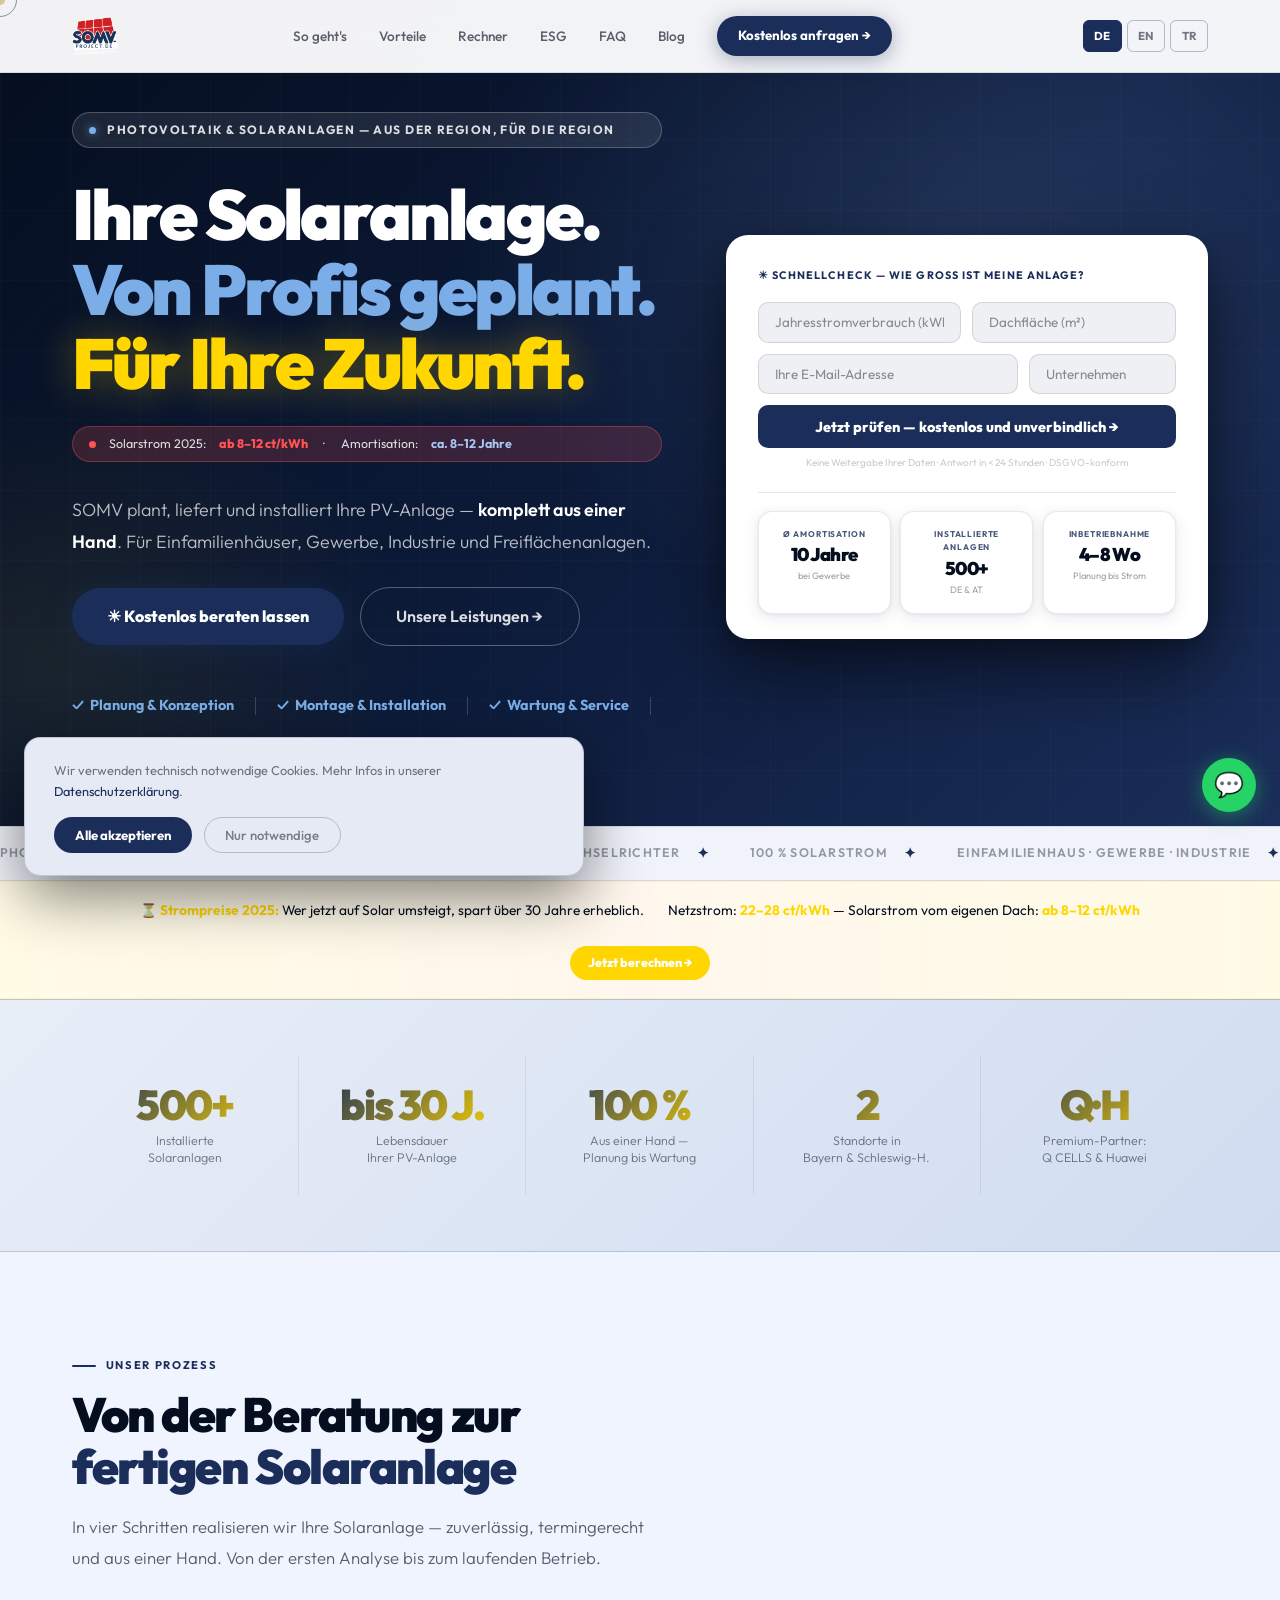
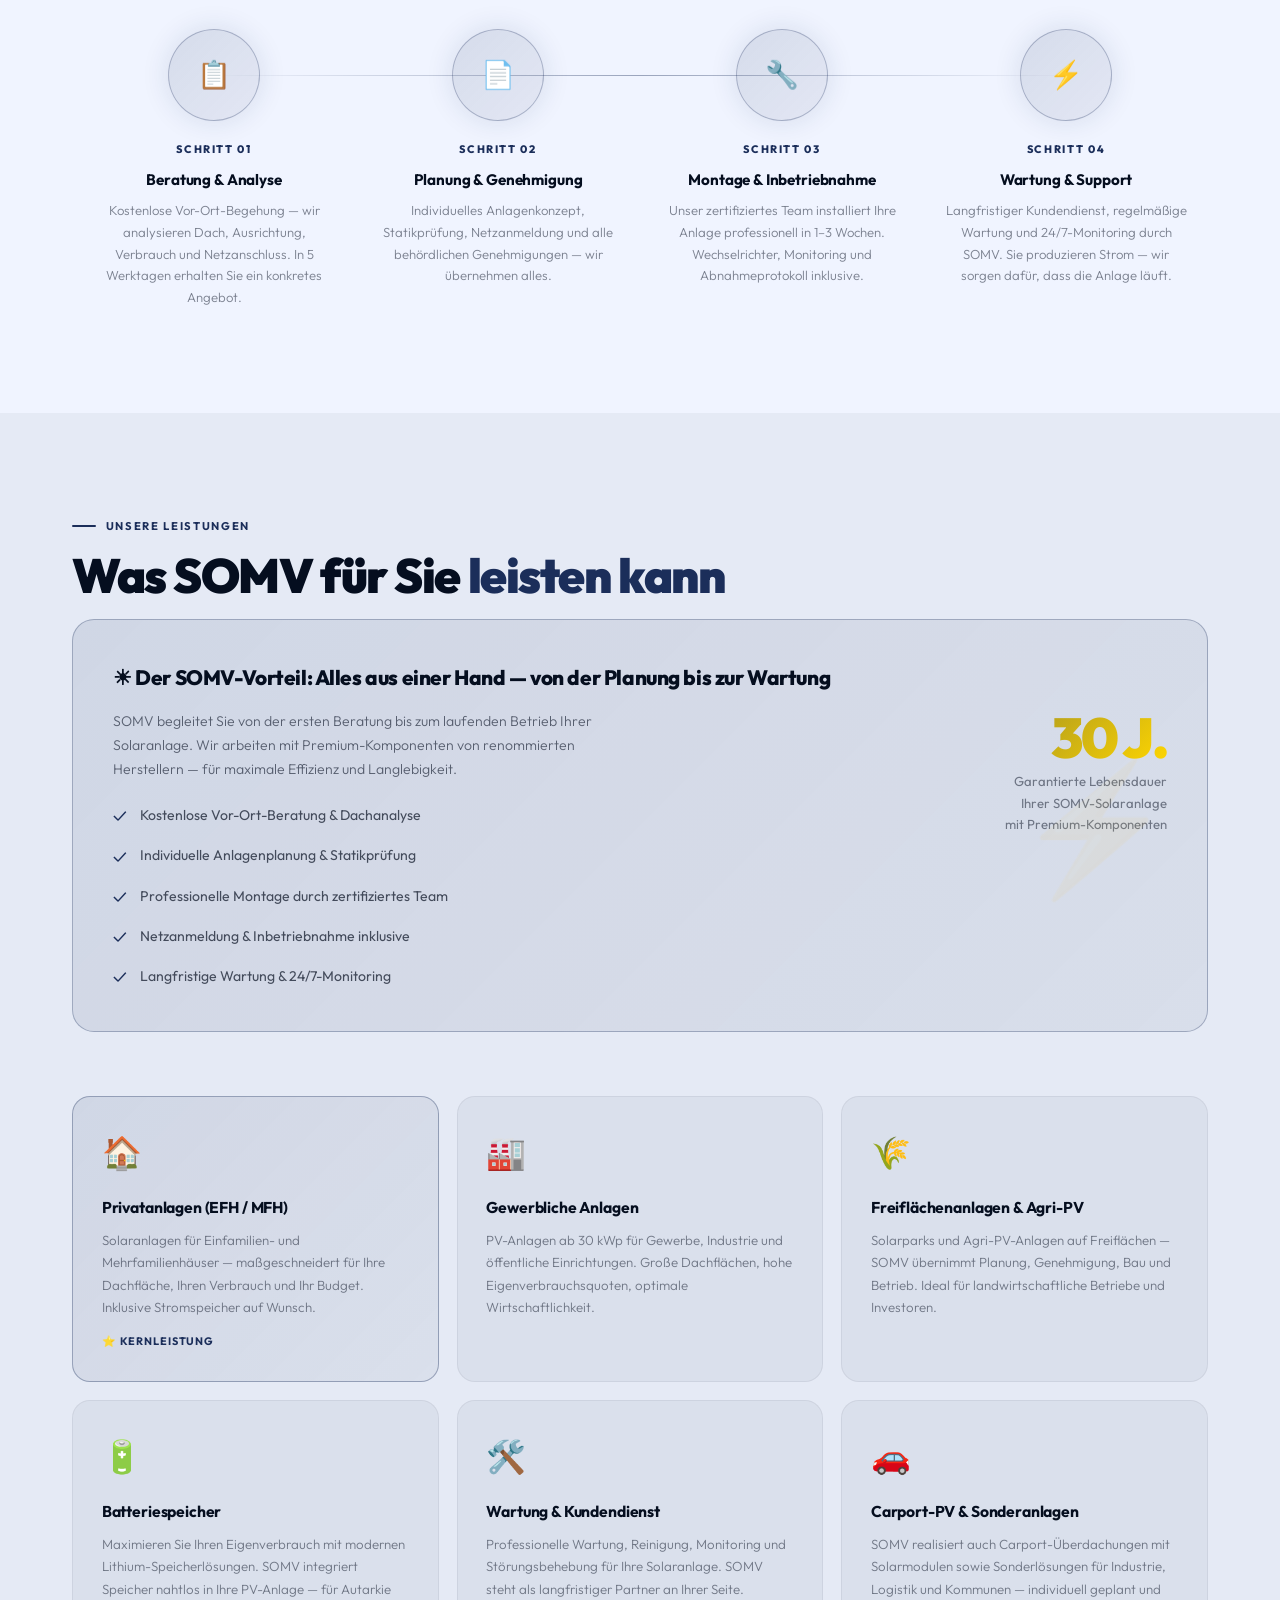
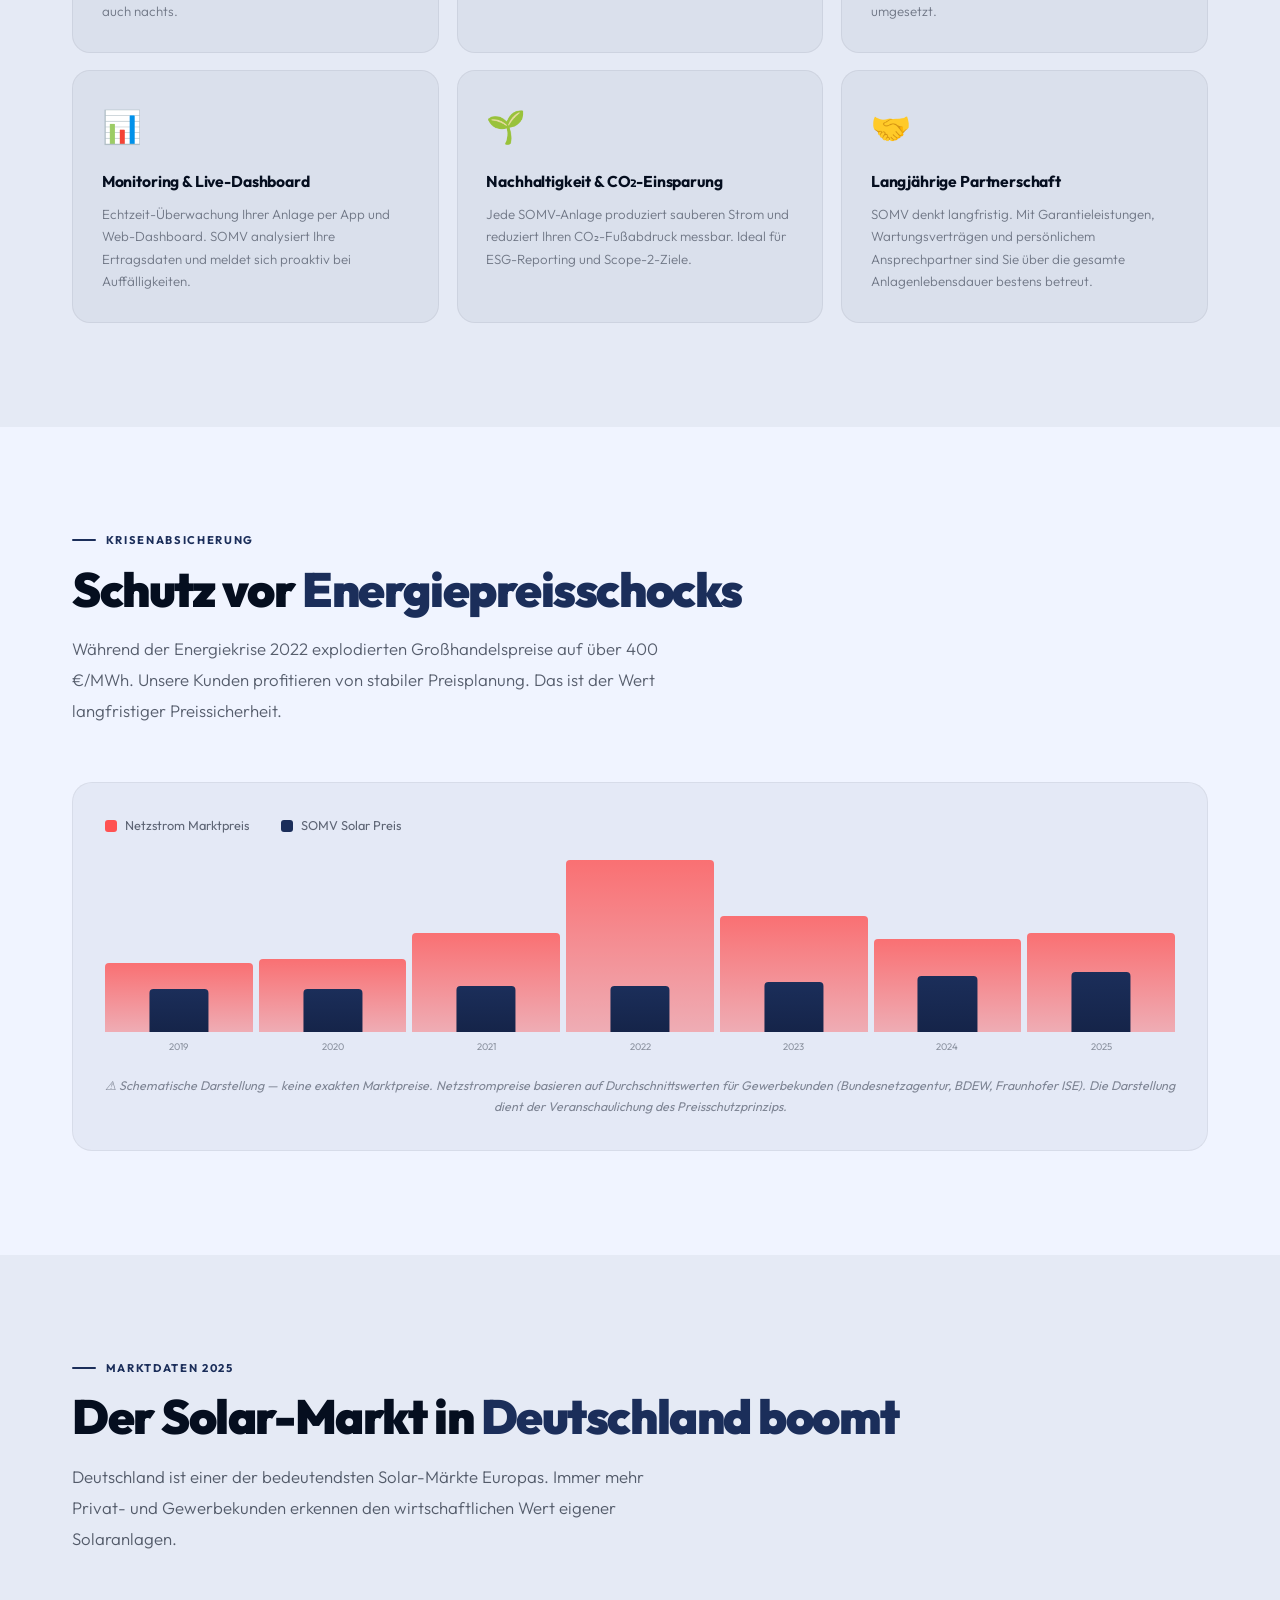
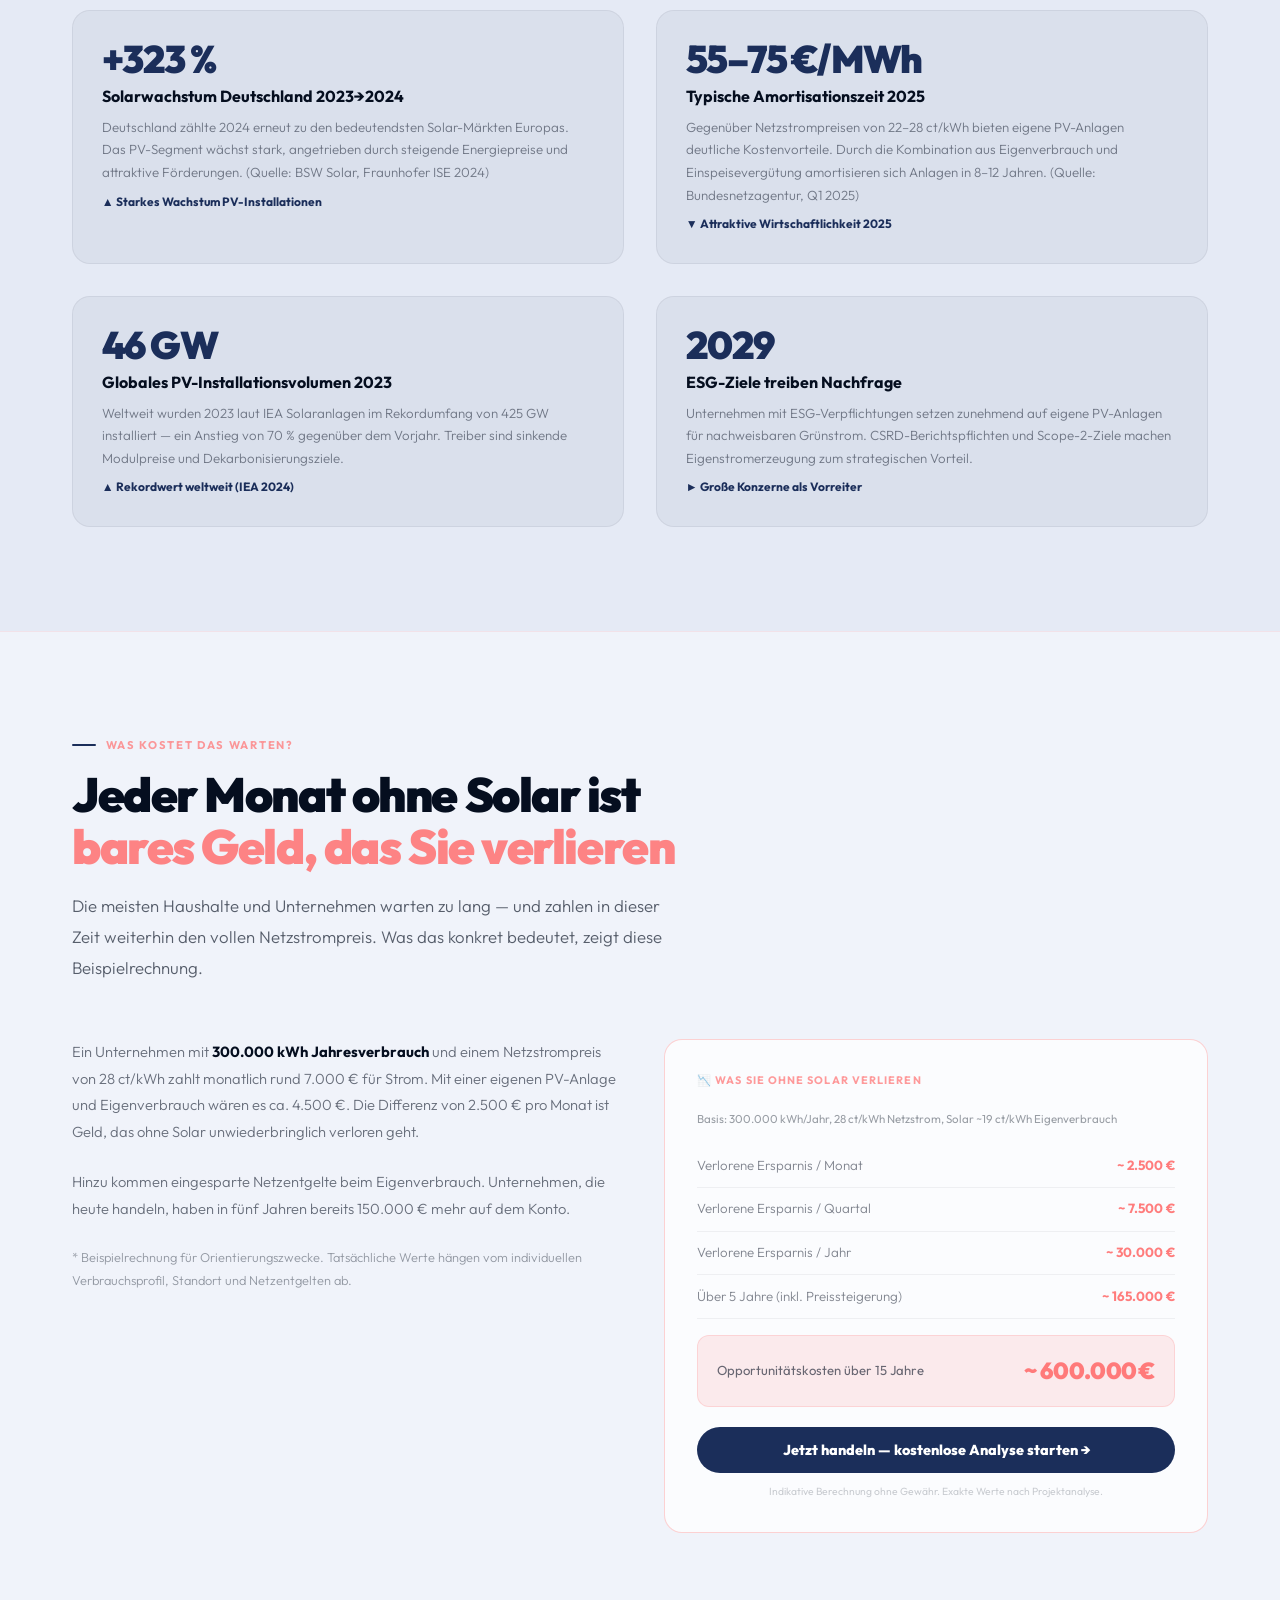
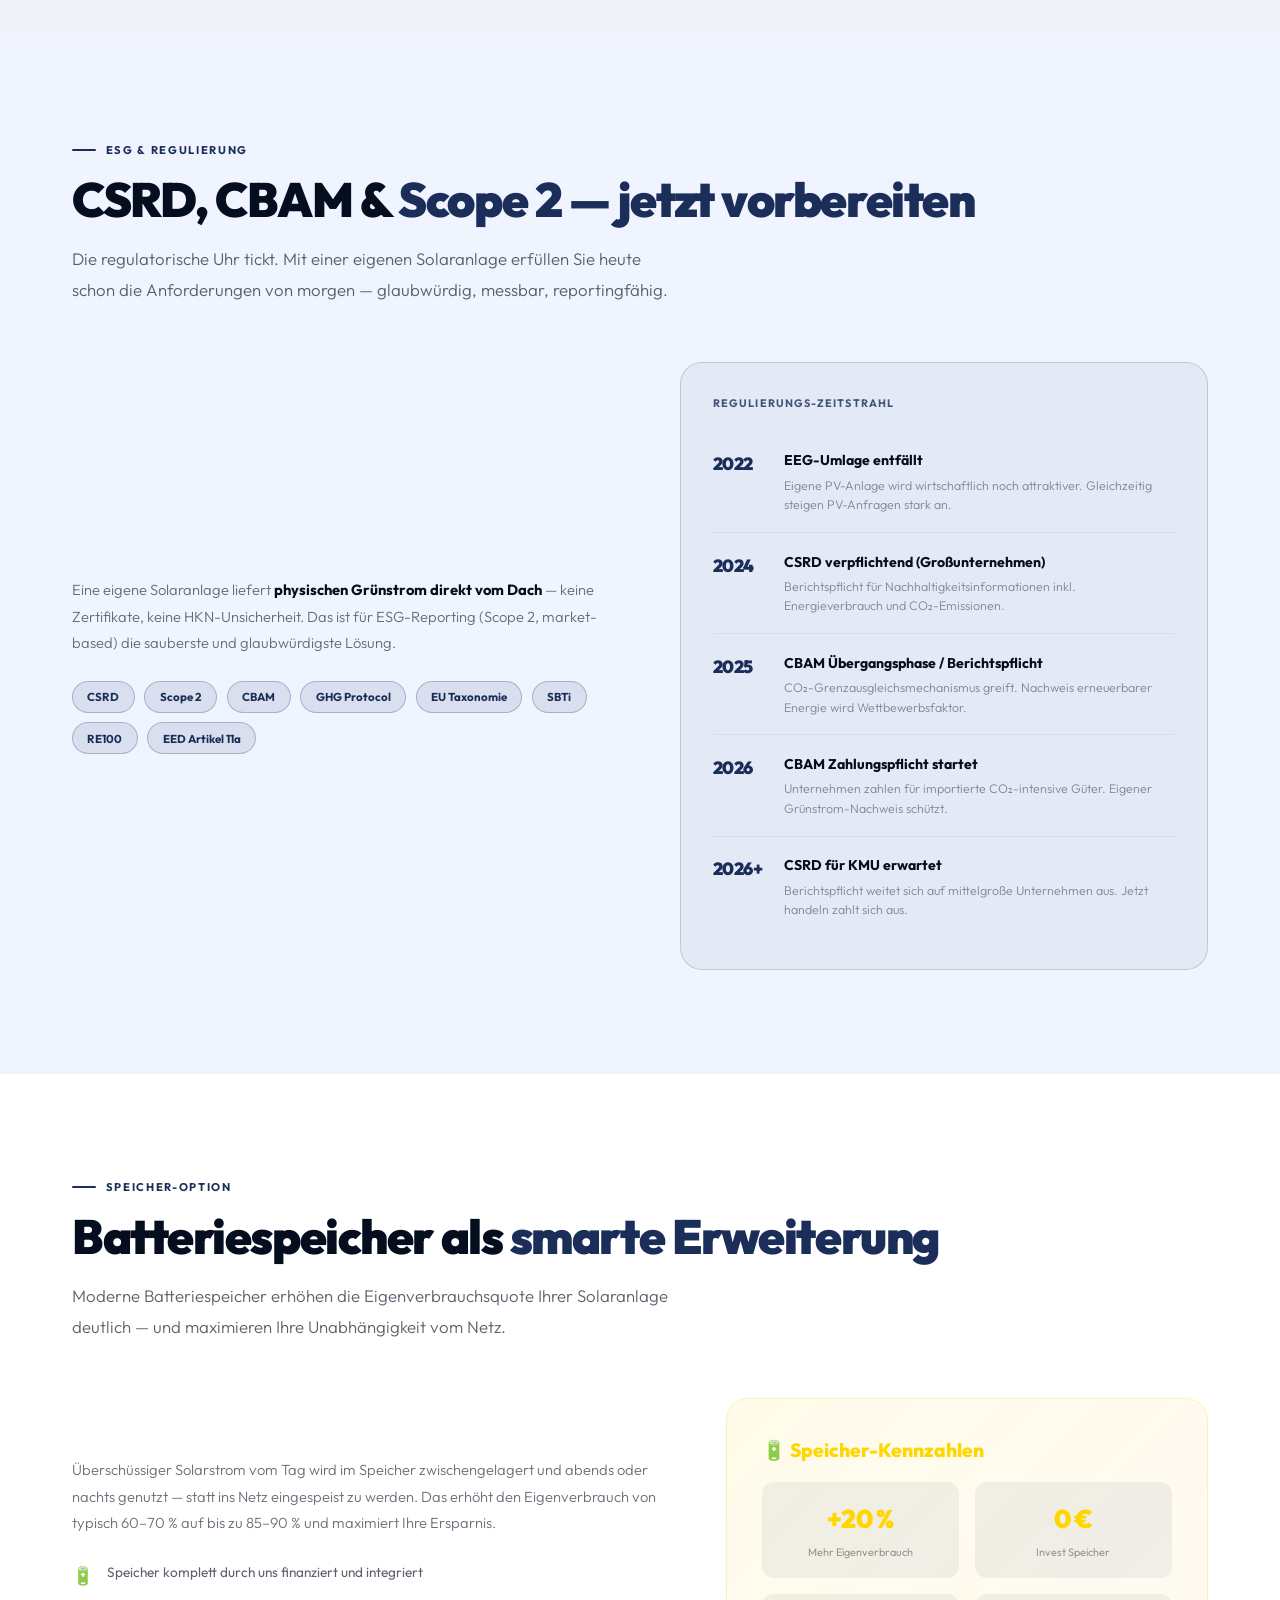
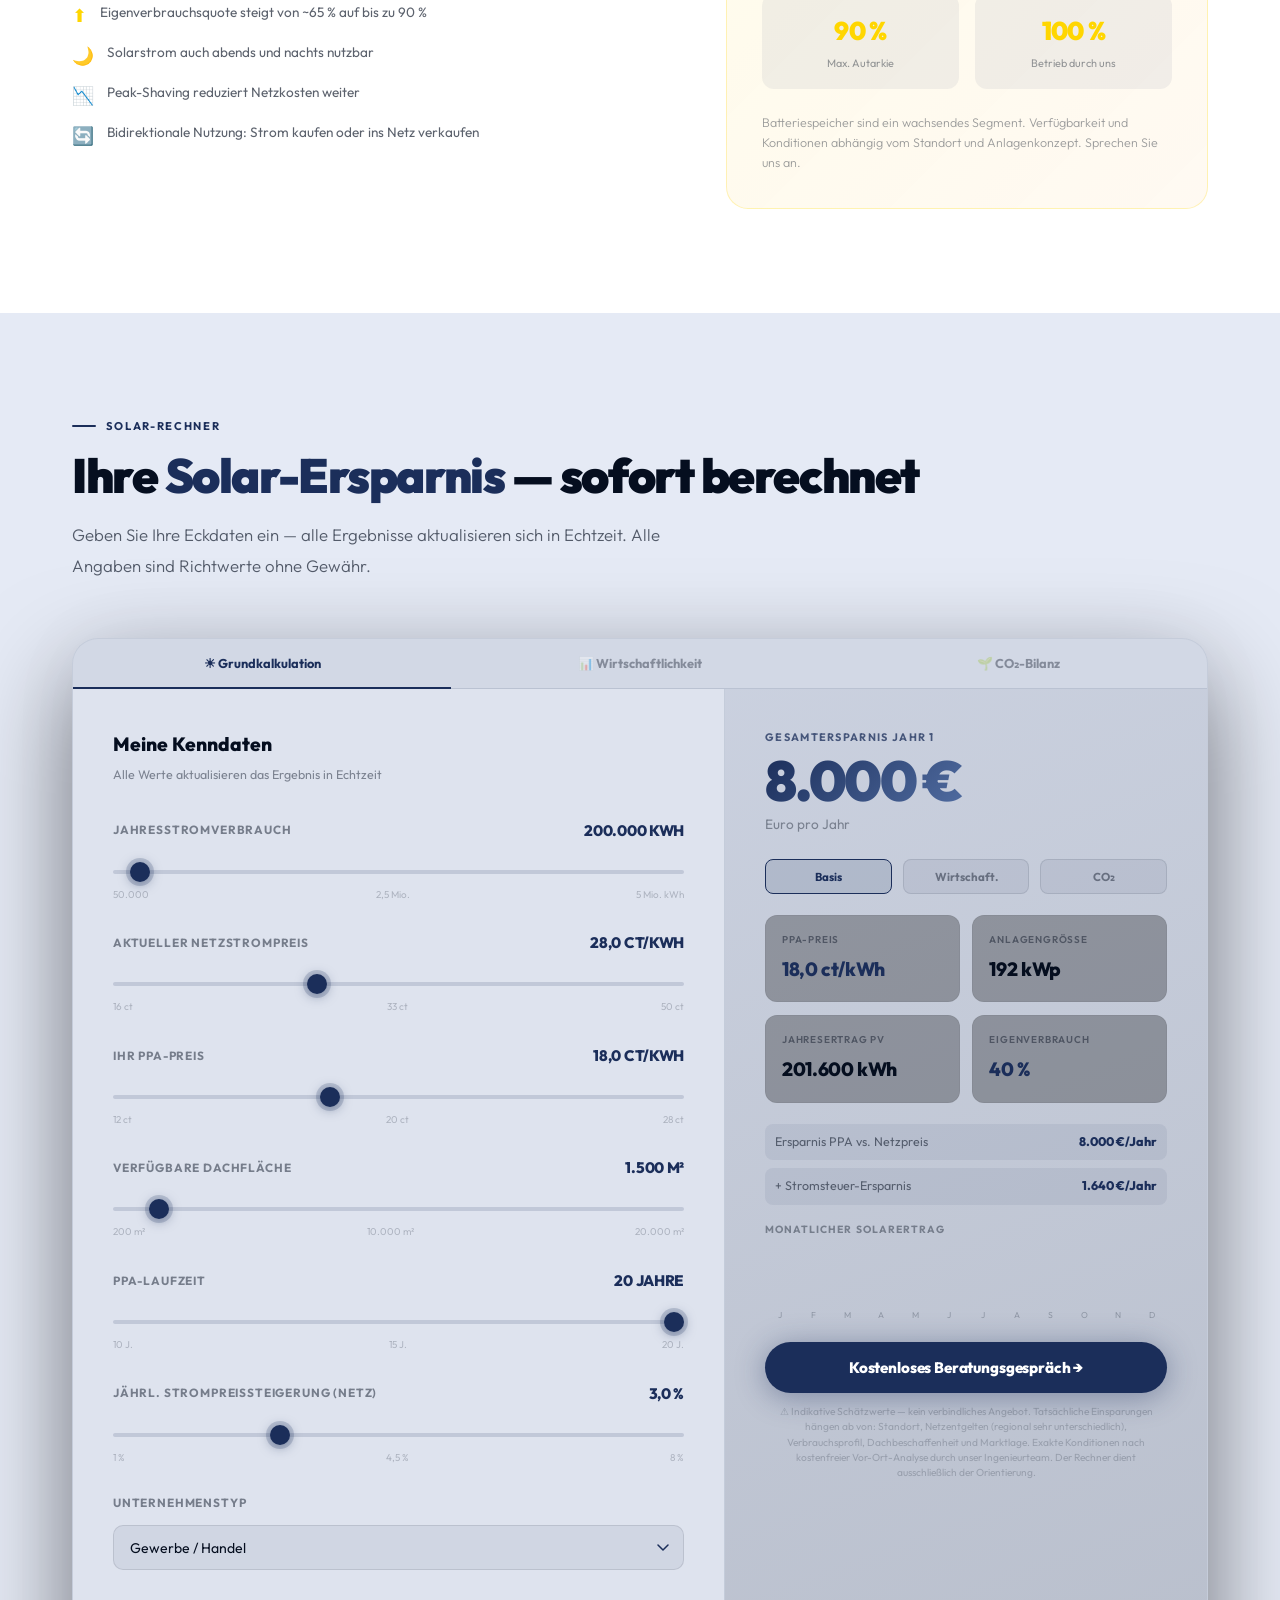
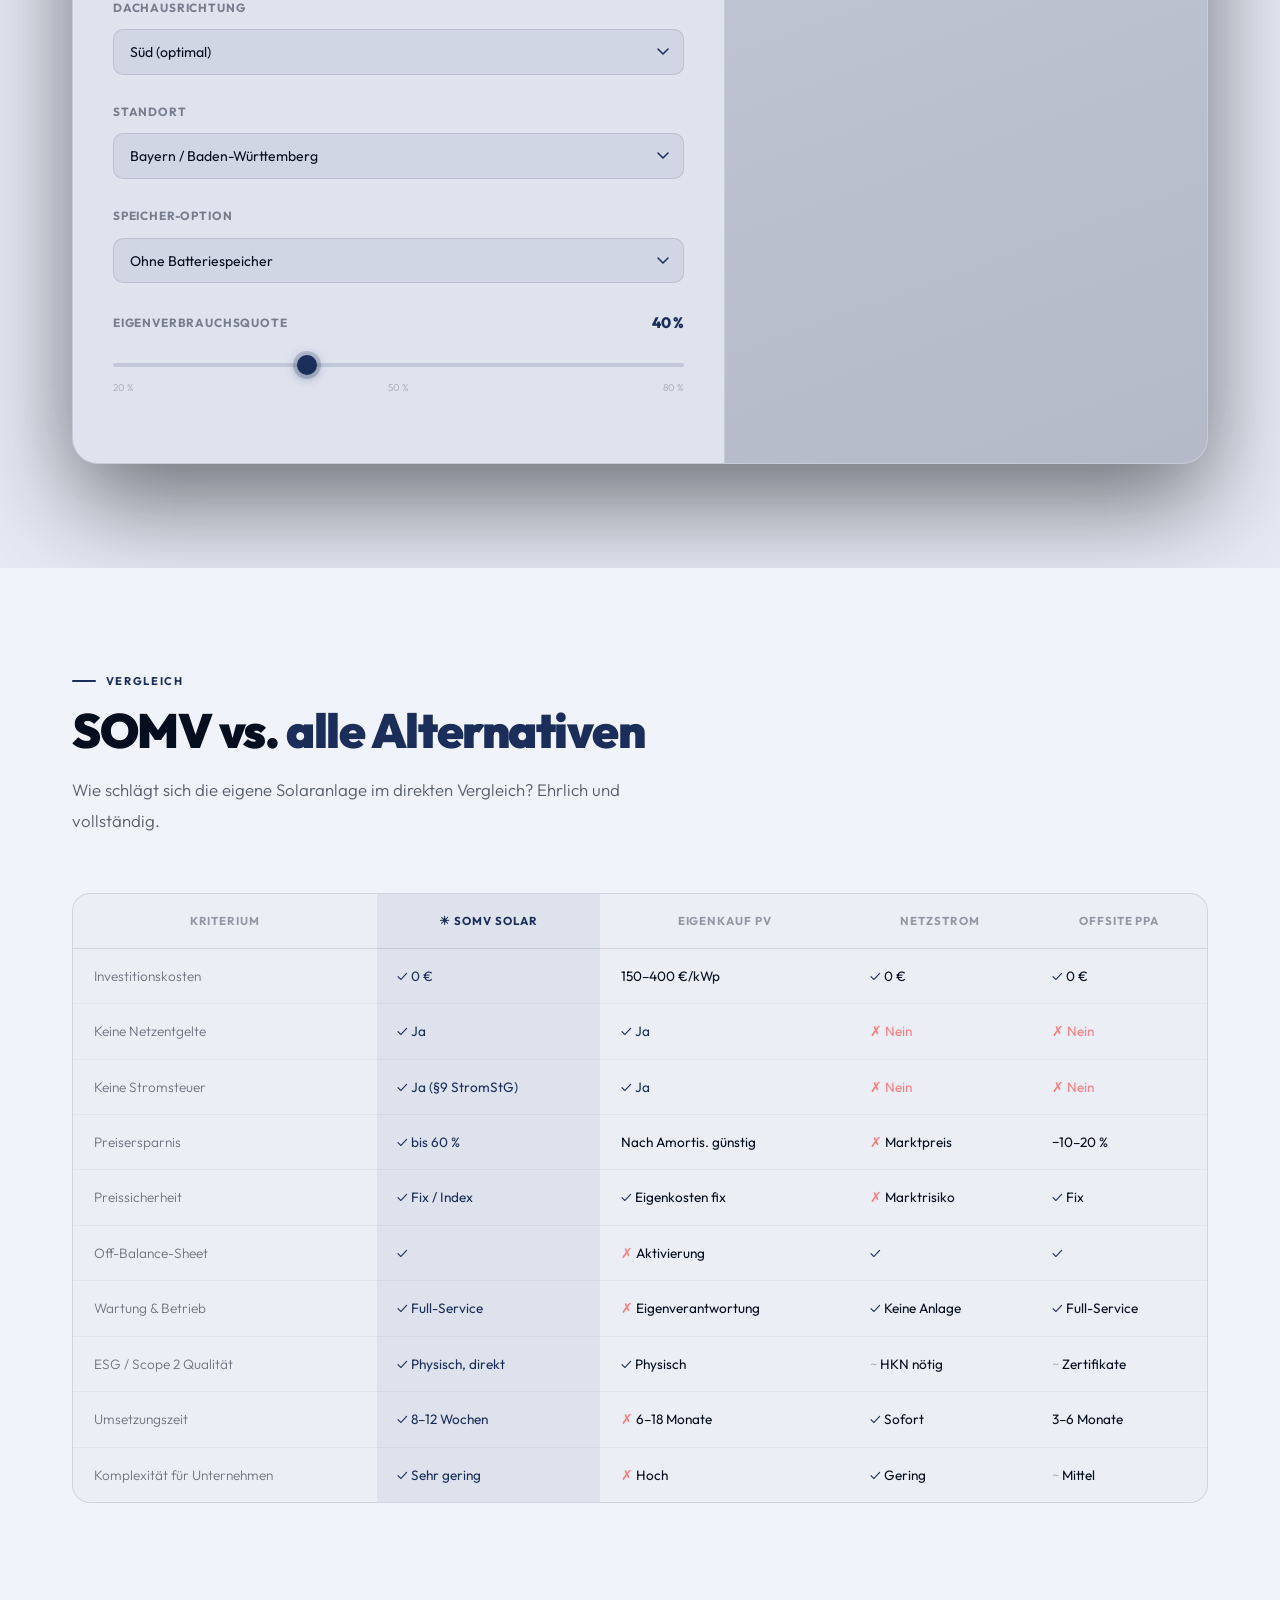
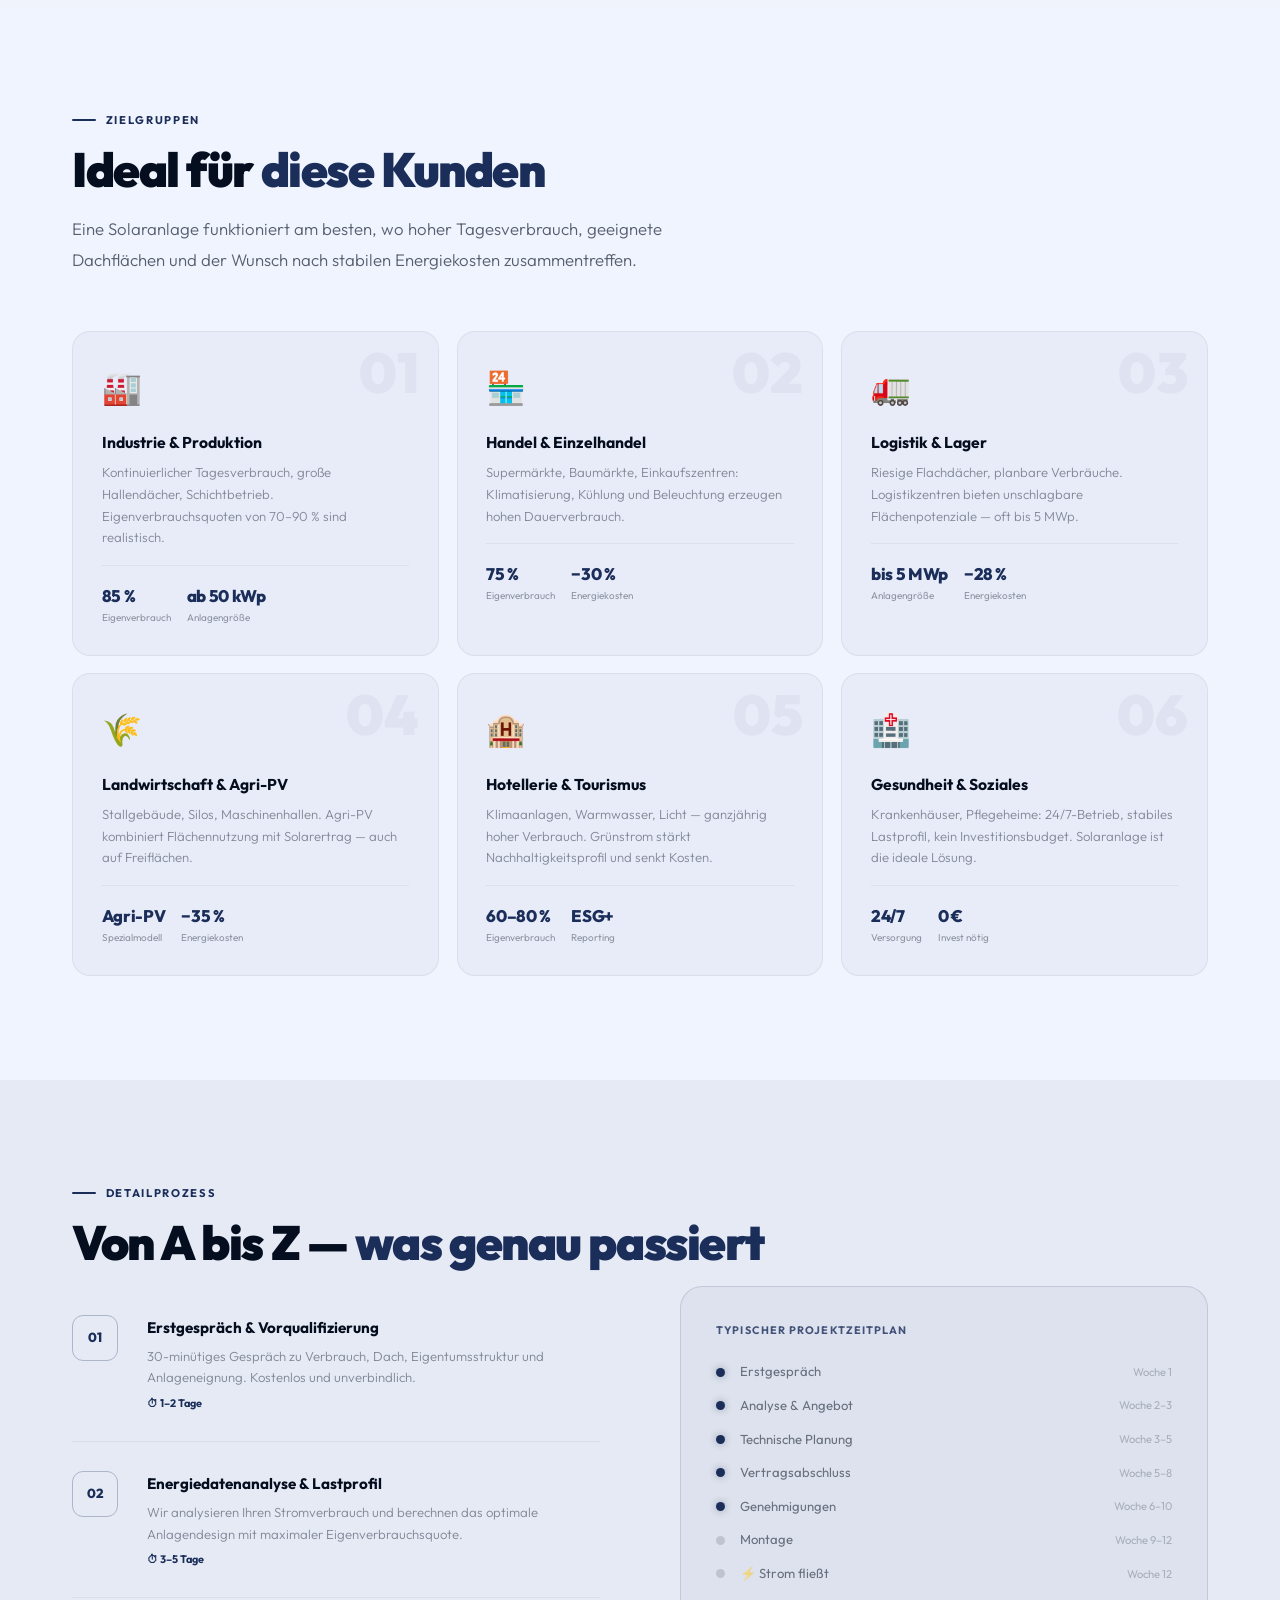
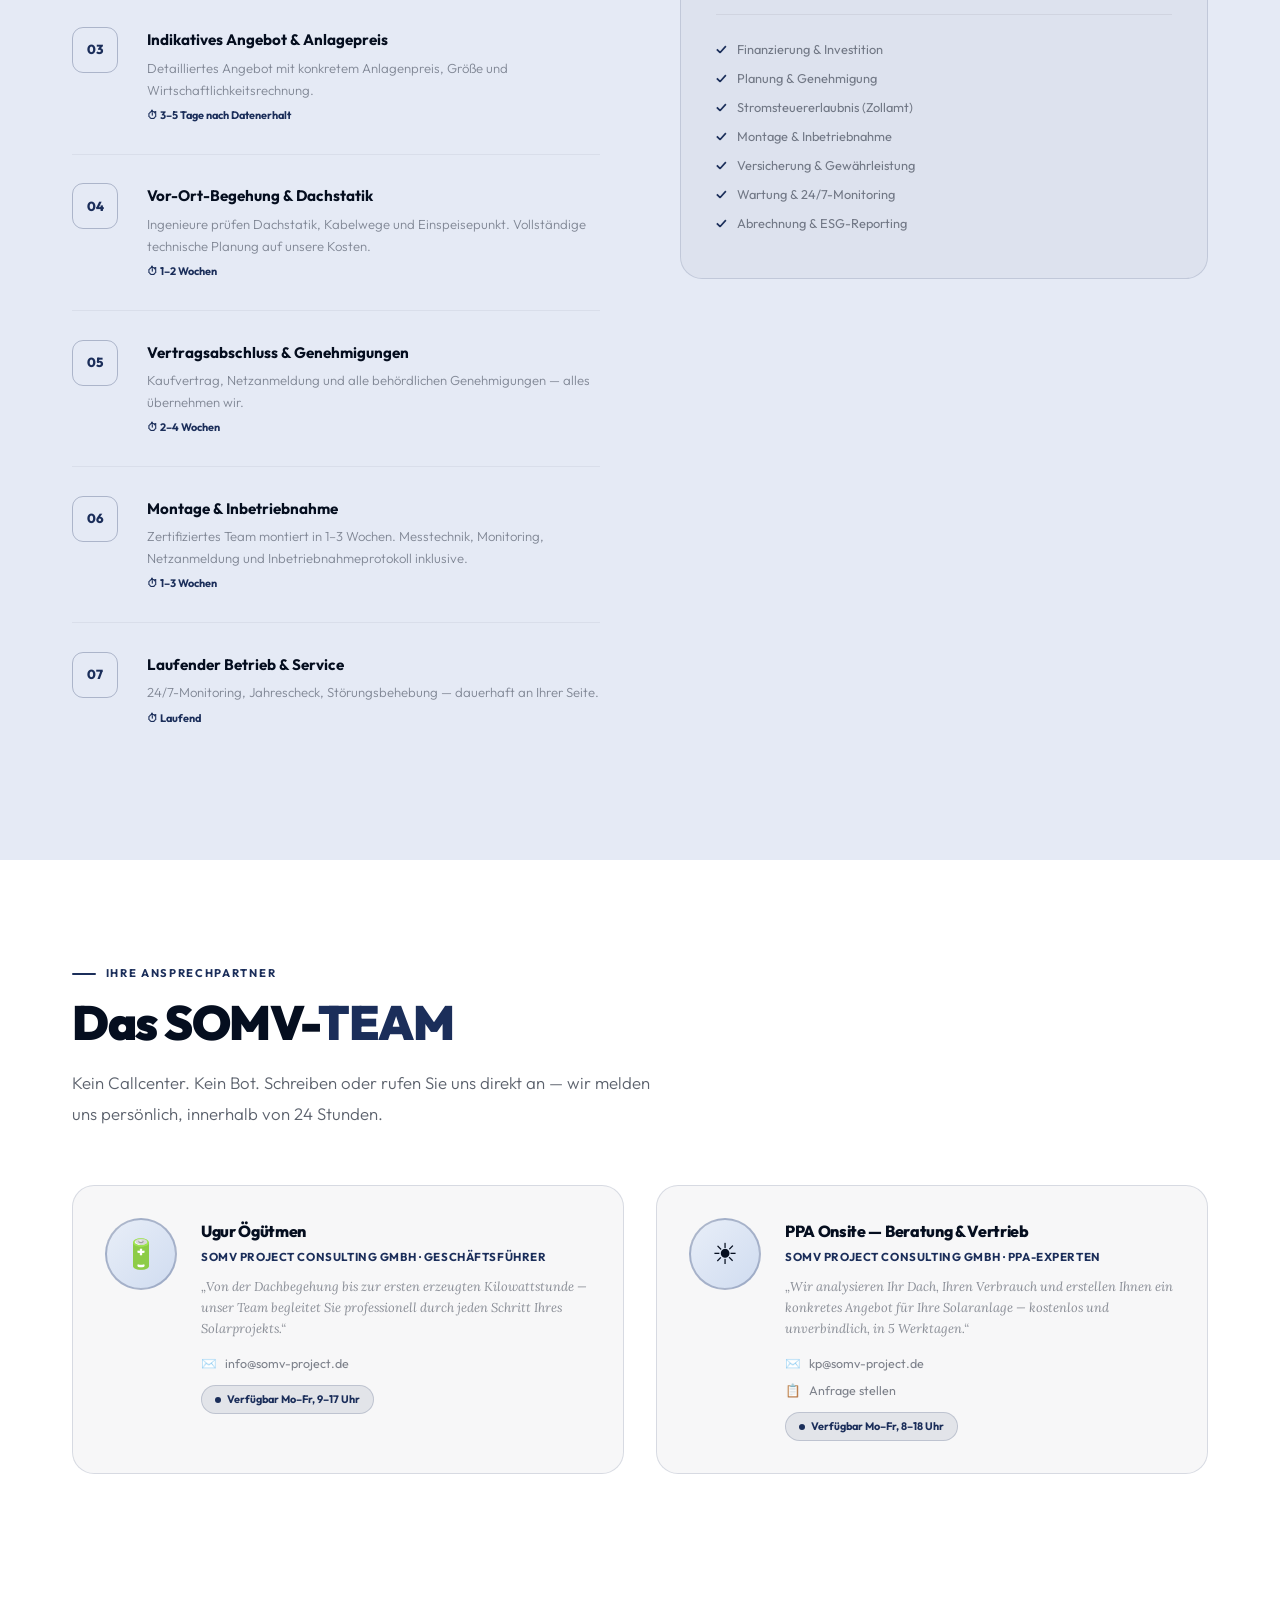
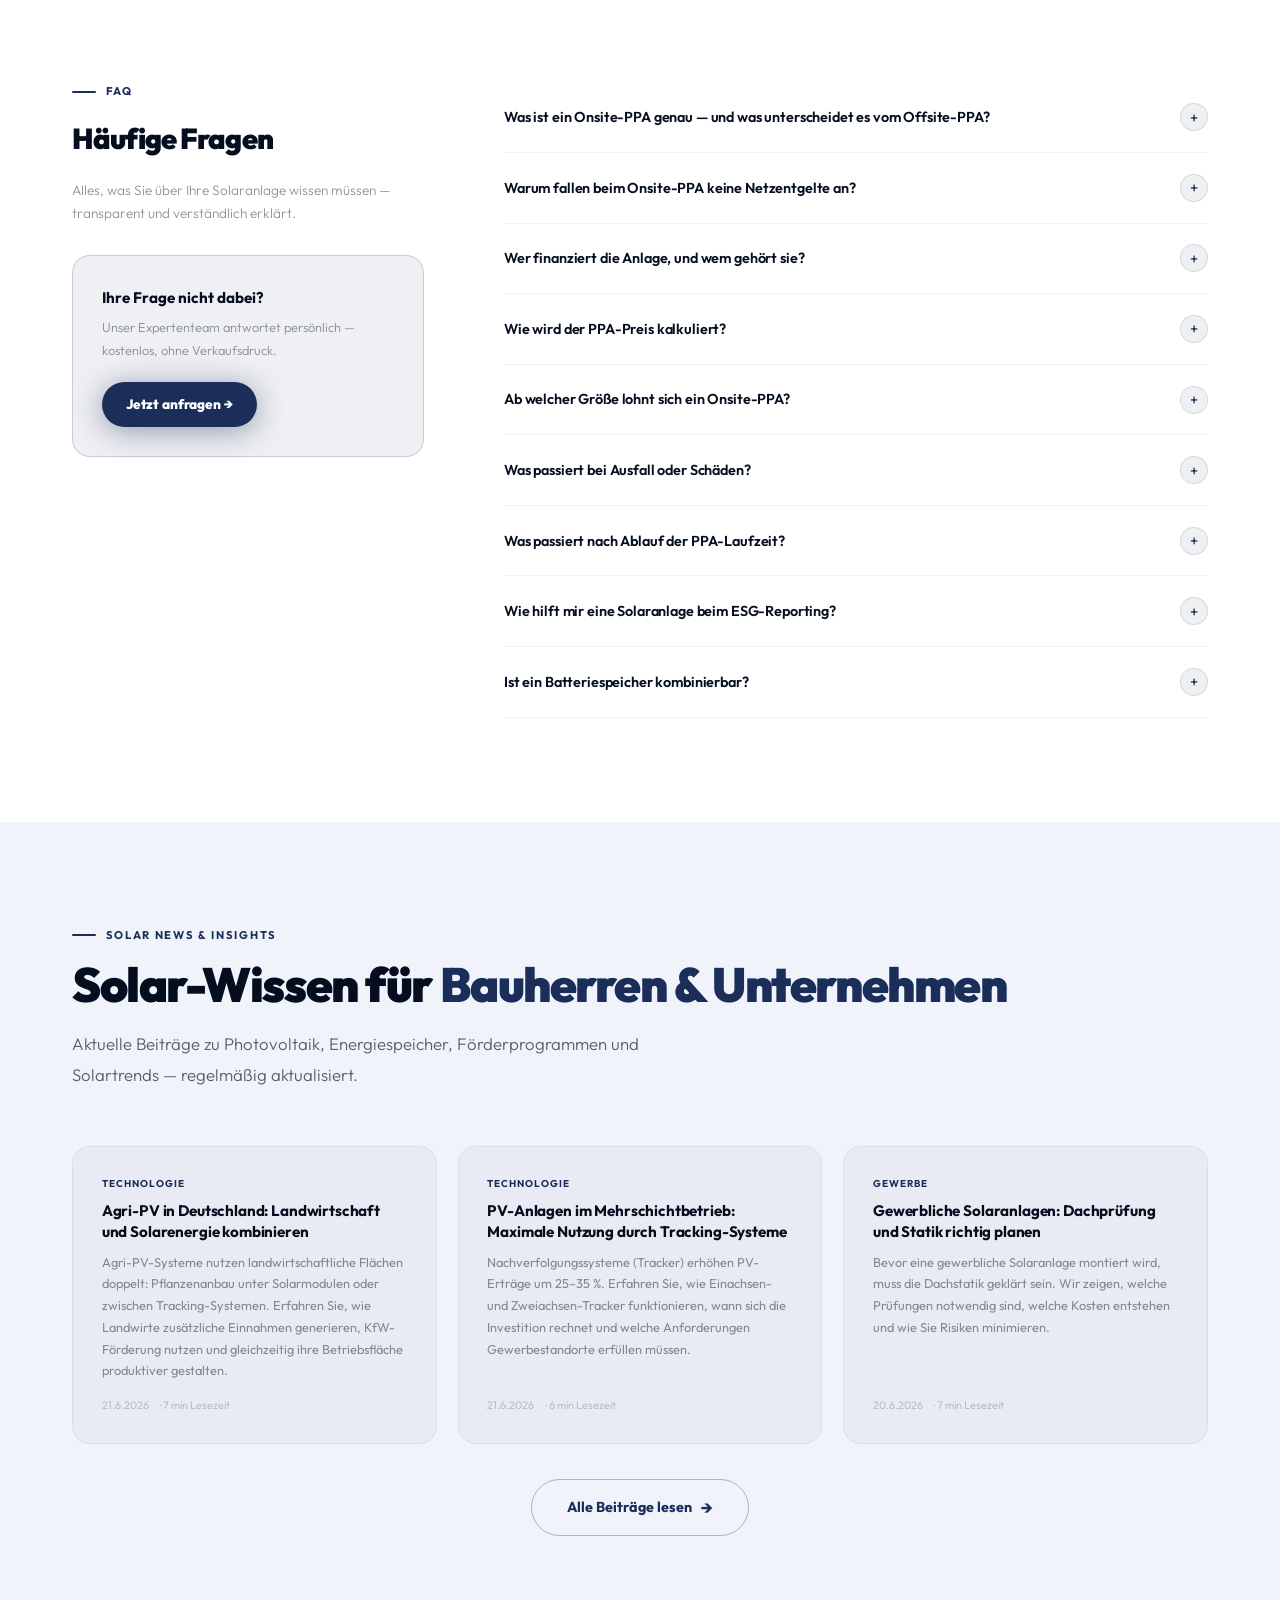
==== commit d80057b5: "fix: Impressum vervollständigt (zweiter Geschäftsführer, Berufshaftpflicht, Haftungsabschnitte) Abge" ====
--- a/html/index.html
+++ b/html/index.html
@@ -1493,10 +1493,11 @@
     </p>
 
     <h3>Vertreten durch</h3>
-    <p>Geschäftsführerin: Michael Volz</p>
+    <p>Geschäftsführer: Michael Volz, Ugur Ögütmen</p>
 
     <h3>Kontakt</h3>
     <p>
+      Telefon: <a href="tel:+4999138314070">+49 991 38314070</a><br>
       E-Mail: <a href="mailto:info@somv-project.de">info@somv-project.de</a><br>
       Web: <a href="https://www.somv-project.de" target="_blank" rel="noopener">www.somv-project.de</a>
     </p>
@@ -1504,13 +1505,29 @@
     <h3>Umsatzsteuer-ID</h3>
     <p>Umsatzsteuer-Identifikationsnummer gemäß § 27a UStG: DE 267 441 021</p>
 
+    <h3>Angaben zur Berufshaftpflichtversicherung</h3>
+    <p>
+      Name und Sitz des Versicherers:<br>
+      LVM Landwirtschaftlicher Versicherungsverein Münster a.G.<br>
+      Kolde-Ring 21, 48151 Münster
+    </p>
+
     <h3>Inhaltlich verantwortlich gemäß § 55 Abs. 2 MStV</h3>
-    <p>Michael Volz, Anschrift wie oben</p>
+    <p>Michael Volz, Ugur Ögütmen, Anschrift wie oben</p>
 
     <h3>EU-Streitschlichtung</h3>
     <p>Die Europäische Kommission stellt eine Plattform zur Online-Streitbeilegung (OS) bereit: <a href="https://ec.europa.eu/consumers/odr" target="_blank" rel="noopener">ec.europa.eu/consumers/odr</a>. Wir sind nicht verpflichtet, an einem Streitbeilegungsverfahren vor einer Verbraucherschlichtungsstelle teilzunehmen und nehmen daran nicht teil.</p>
 
-    <div class="lm-stamp">Stand: Mai 2026 · somv-project.de — betrieben von SOMV Project Consulting GmbH</div>
+    <h3>Haftung für Inhalte</h3>
+    <p>Als Diensteanbieter sind wir gemäß § 7 Abs. 1 TMG für eigene Inhalte auf diesen Seiten nach den allgemeinen Gesetzen verantwortlich. Nach §§ 8 bis 10 TMG sind wir als Diensteanbieter jedoch nicht verpflichtet, übermittelte oder gespeicherte fremde Informationen zu überwachen oder nach Umständen zu forschen, die auf eine rechtswidrige Tätigkeit hinweisen. Verpflichtungen zur Entfernung oder Sperrung der Nutzung von Informationen nach den allgemeinen Gesetzen bleiben hiervon unberührt. Eine diesbezügliche Haftung ist jedoch erst ab dem Zeitpunkt der Kenntnis einer konkreten Rechtsverletzung möglich. Bei Bekanntwerden von entsprechenden Rechtsverletzungen werden wir diese Inhalte umgehend entfernen.</p>
+
+    <h3>Haftung für Links</h3>
+    <p>Unser Angebot enthält Links zu externen Websites Dritter, auf deren Inhalte wir keinen Einfluss haben. Deshalb können wir für diese fremden Inhalte auch keine Gewähr übernehmen. Für die Inhalte der verlinkten Seiten ist stets der jeweilige Anbieter oder Betreiber der Seiten verantwortlich. Die verlinkten Seiten wurden zum Zeitpunkt der Verlinkung auf mögliche Rechtsverstöße überprüft. Rechtswidrige Inhalte waren zum Zeitpunkt der Verlinkung nicht erkennbar.</p>
+
+    <h3>Urheberrecht</h3>
+    <p>Die durch die Seitenbetreiber erstellten Inhalte und Werke auf diesen Seiten unterliegen dem deutschen Urheberrecht. Die Vervielfältigung, Bearbeitung, Verbreitung und jede Art der Verwertung außerhalb der Grenzen des Urheberrechtes bedürfen der schriftlichen Zustimmung des jeweiligen Autors bzw. Erstellers.</p>
+
+    <div class="lm-stamp">Stand: Juni 2026 · ppa-onsite.de — betrieben von SOMV Project Consulting GmbH</div>
   </div>
 </div>
 
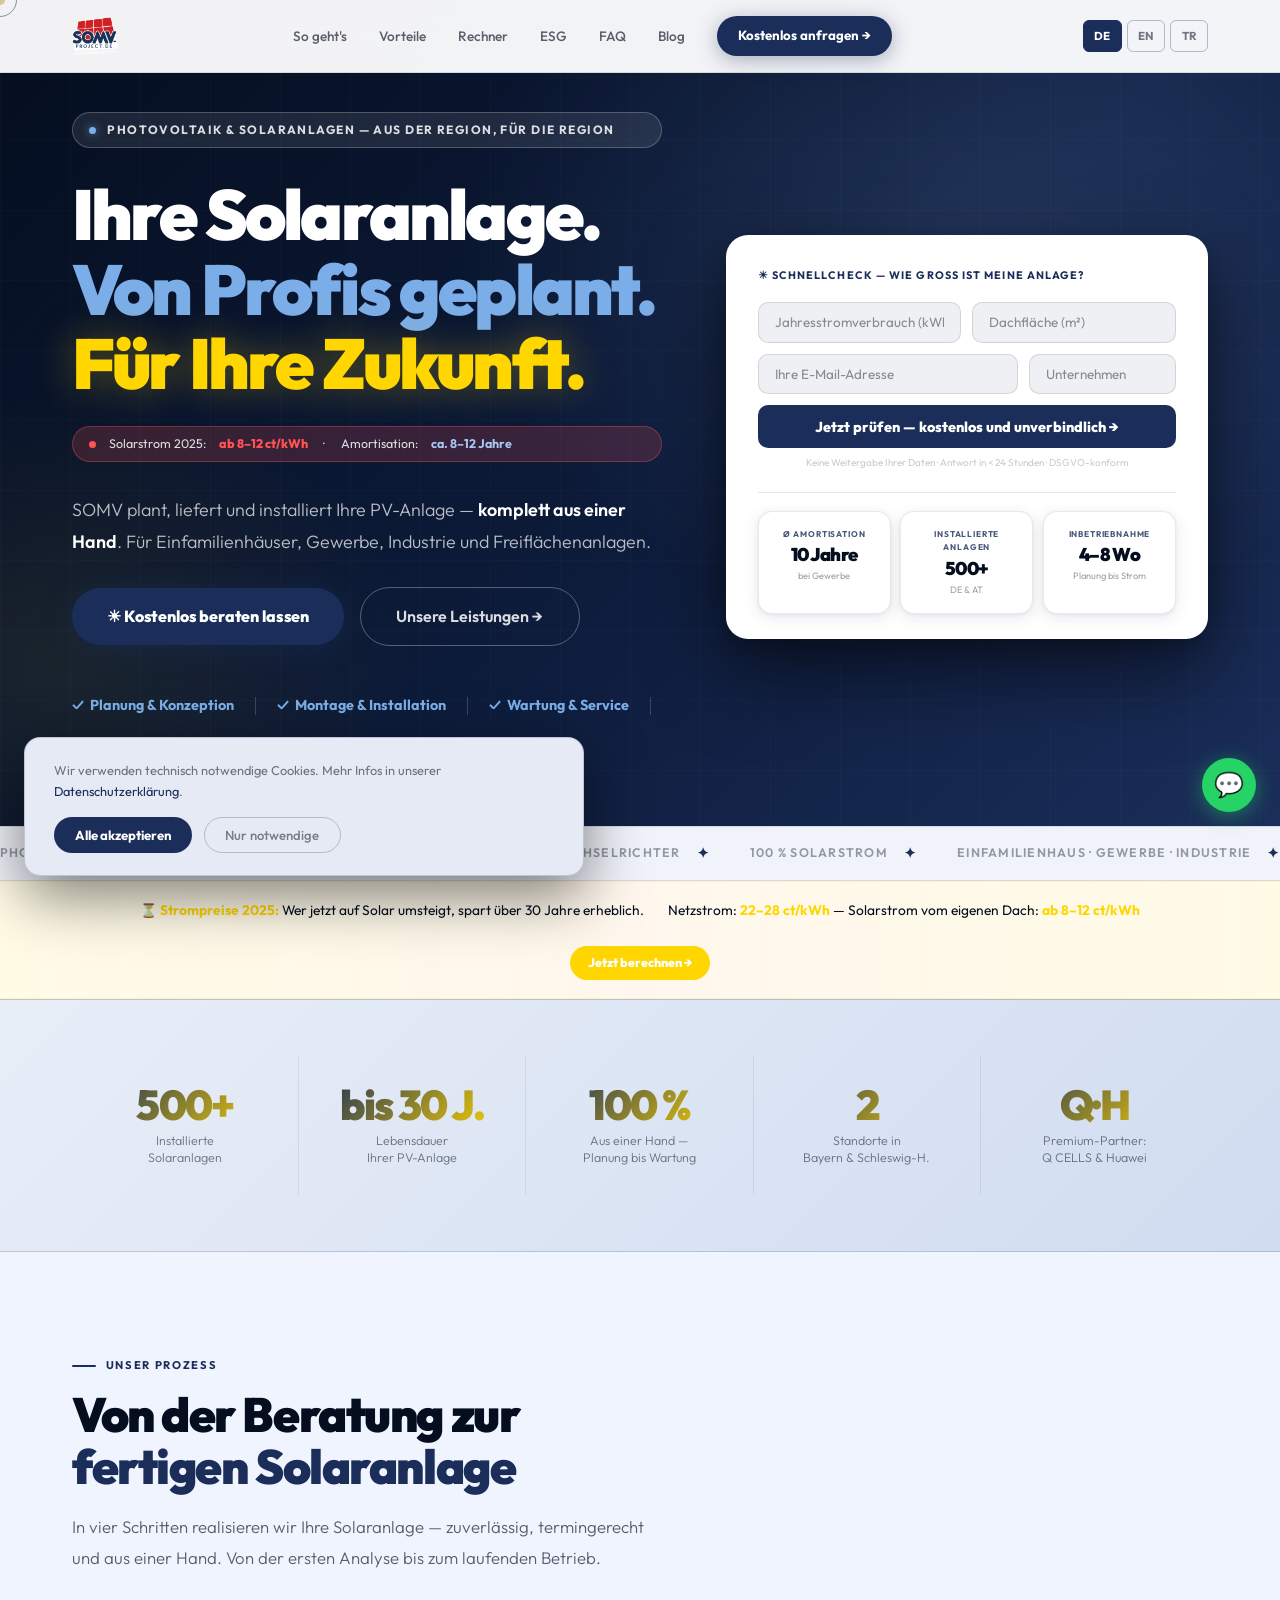
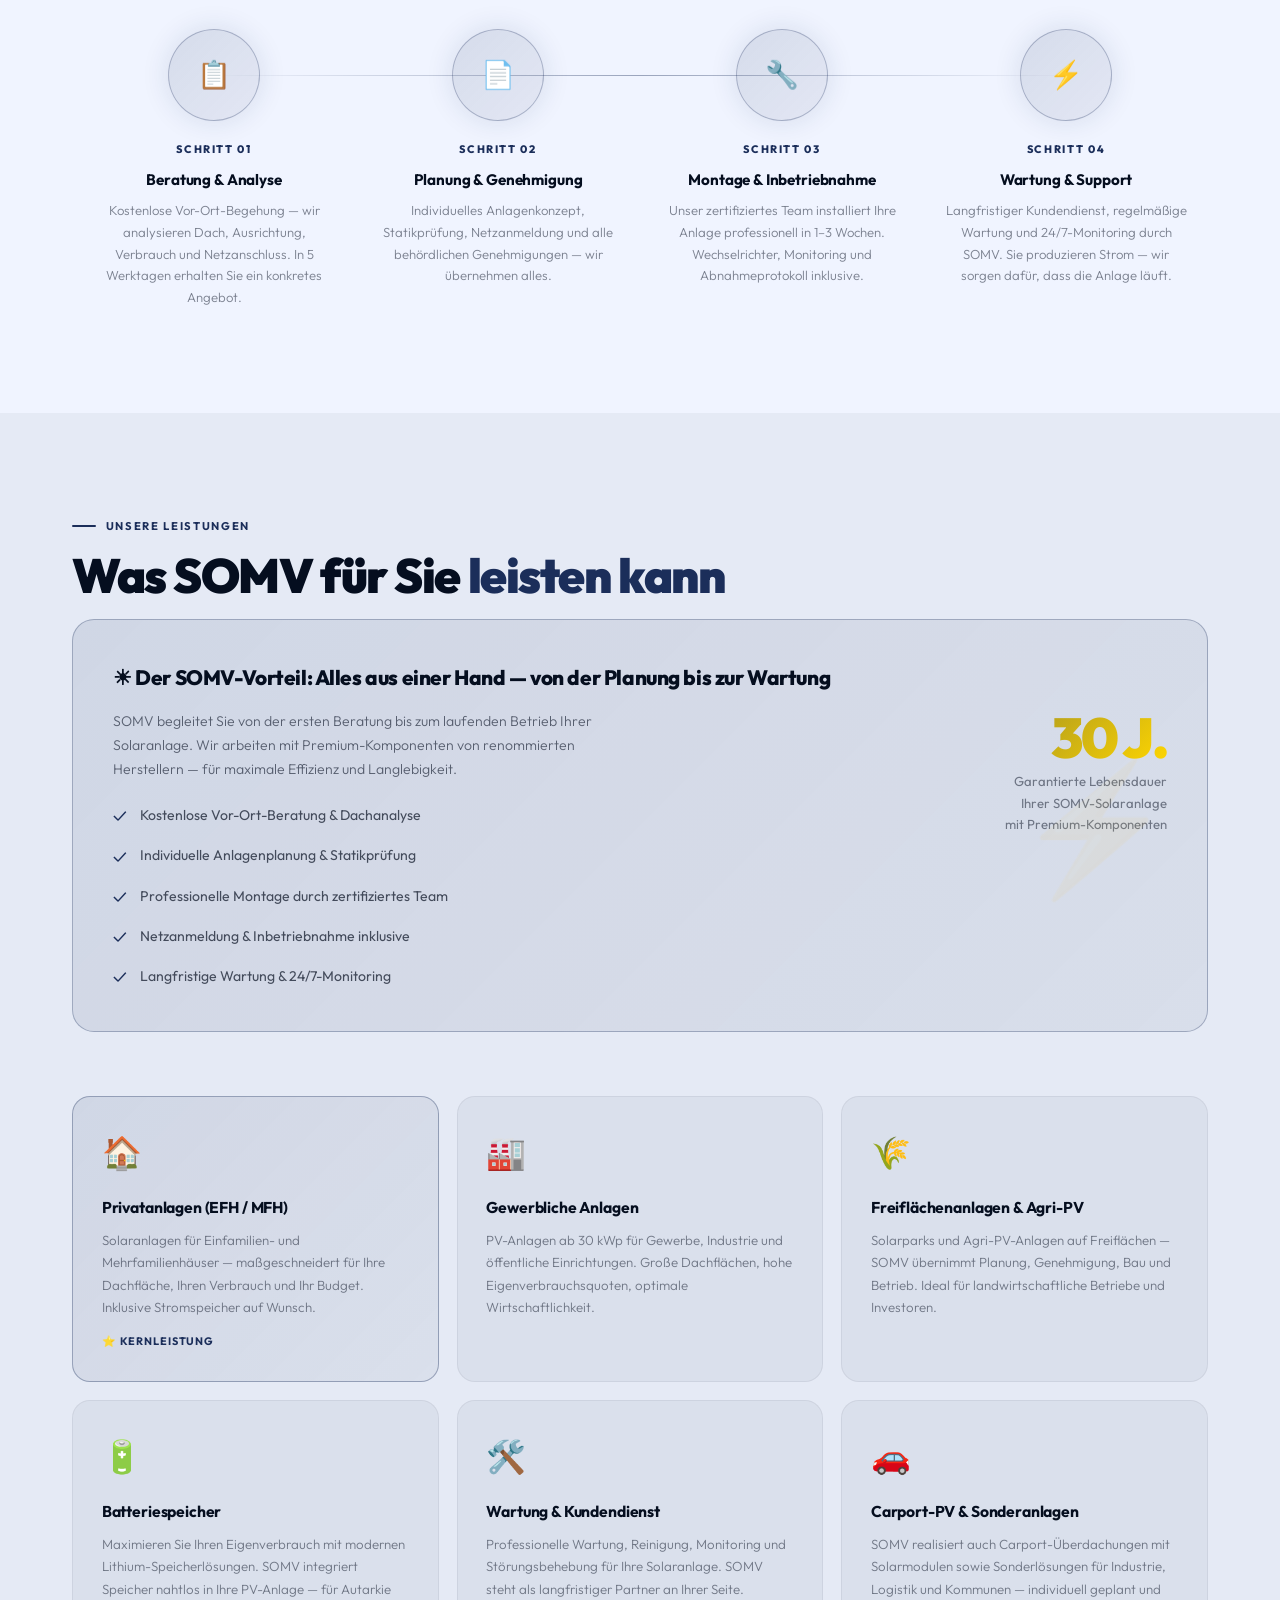
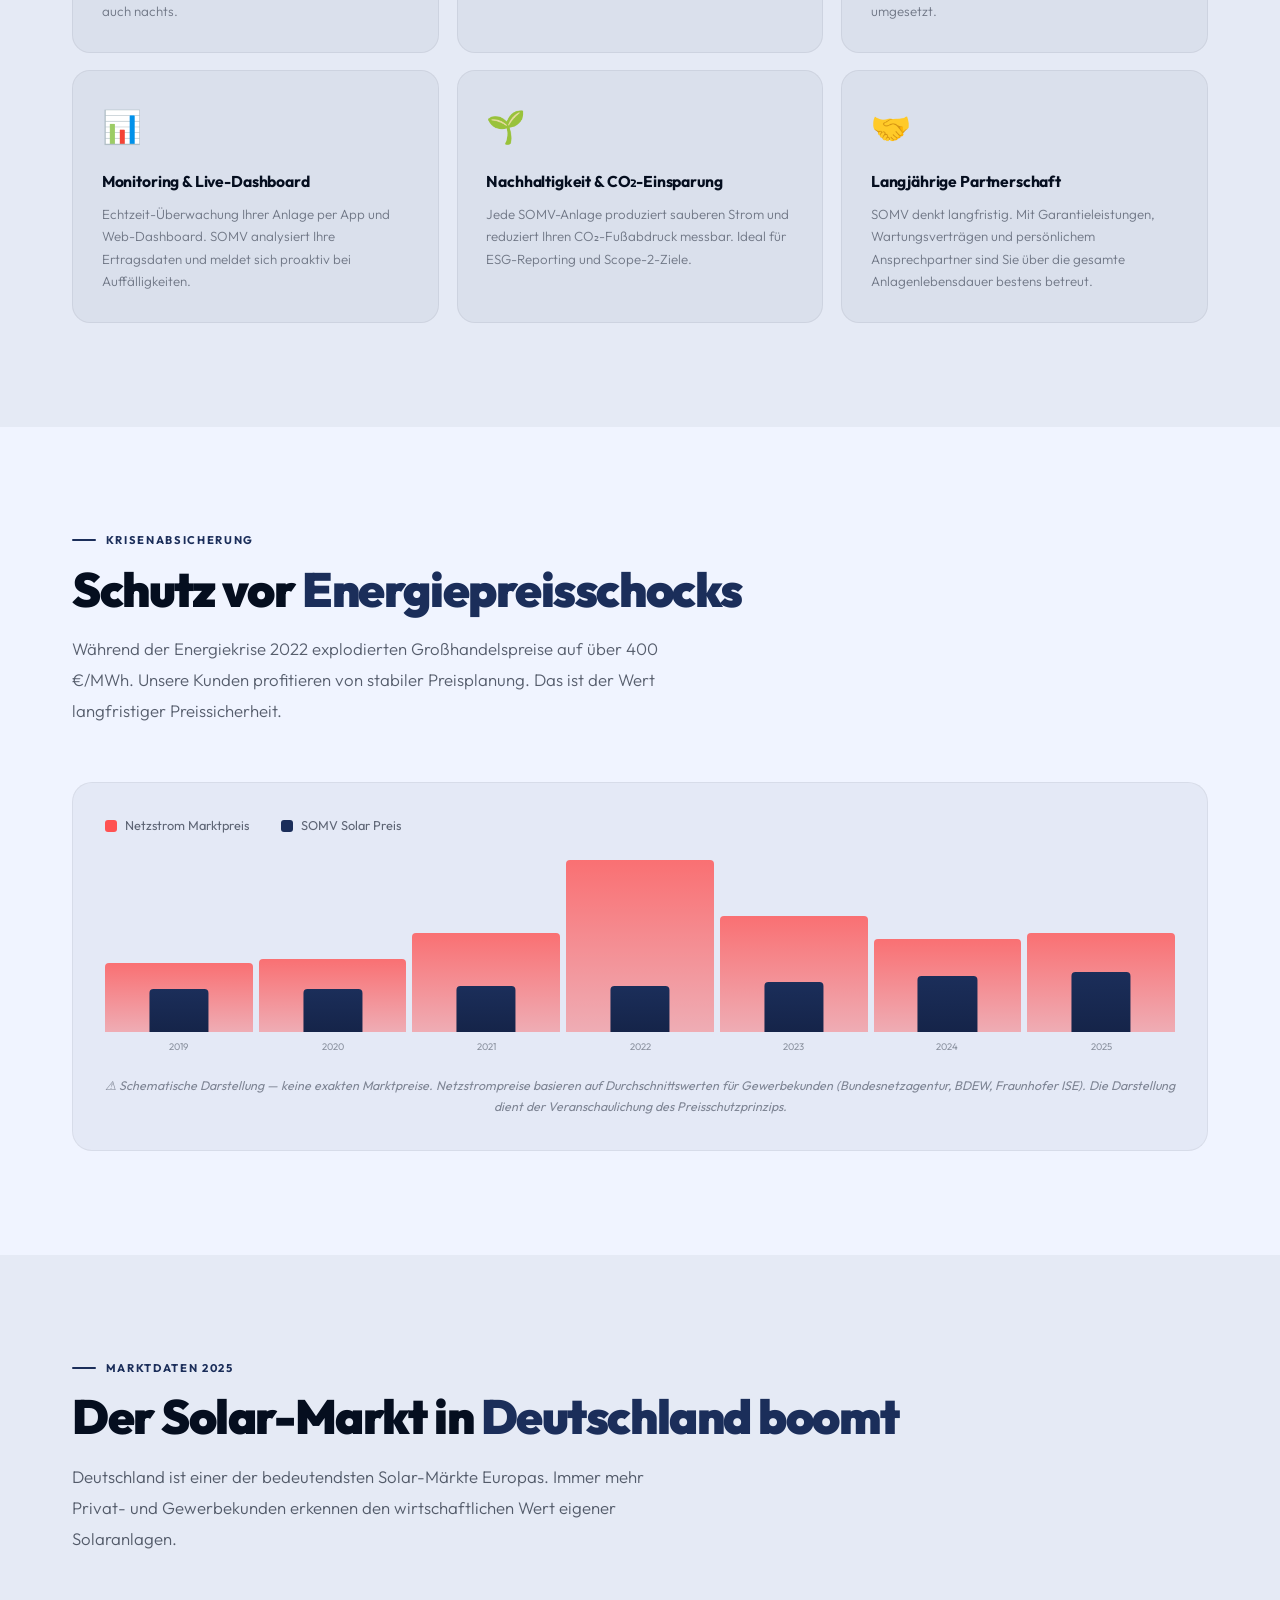
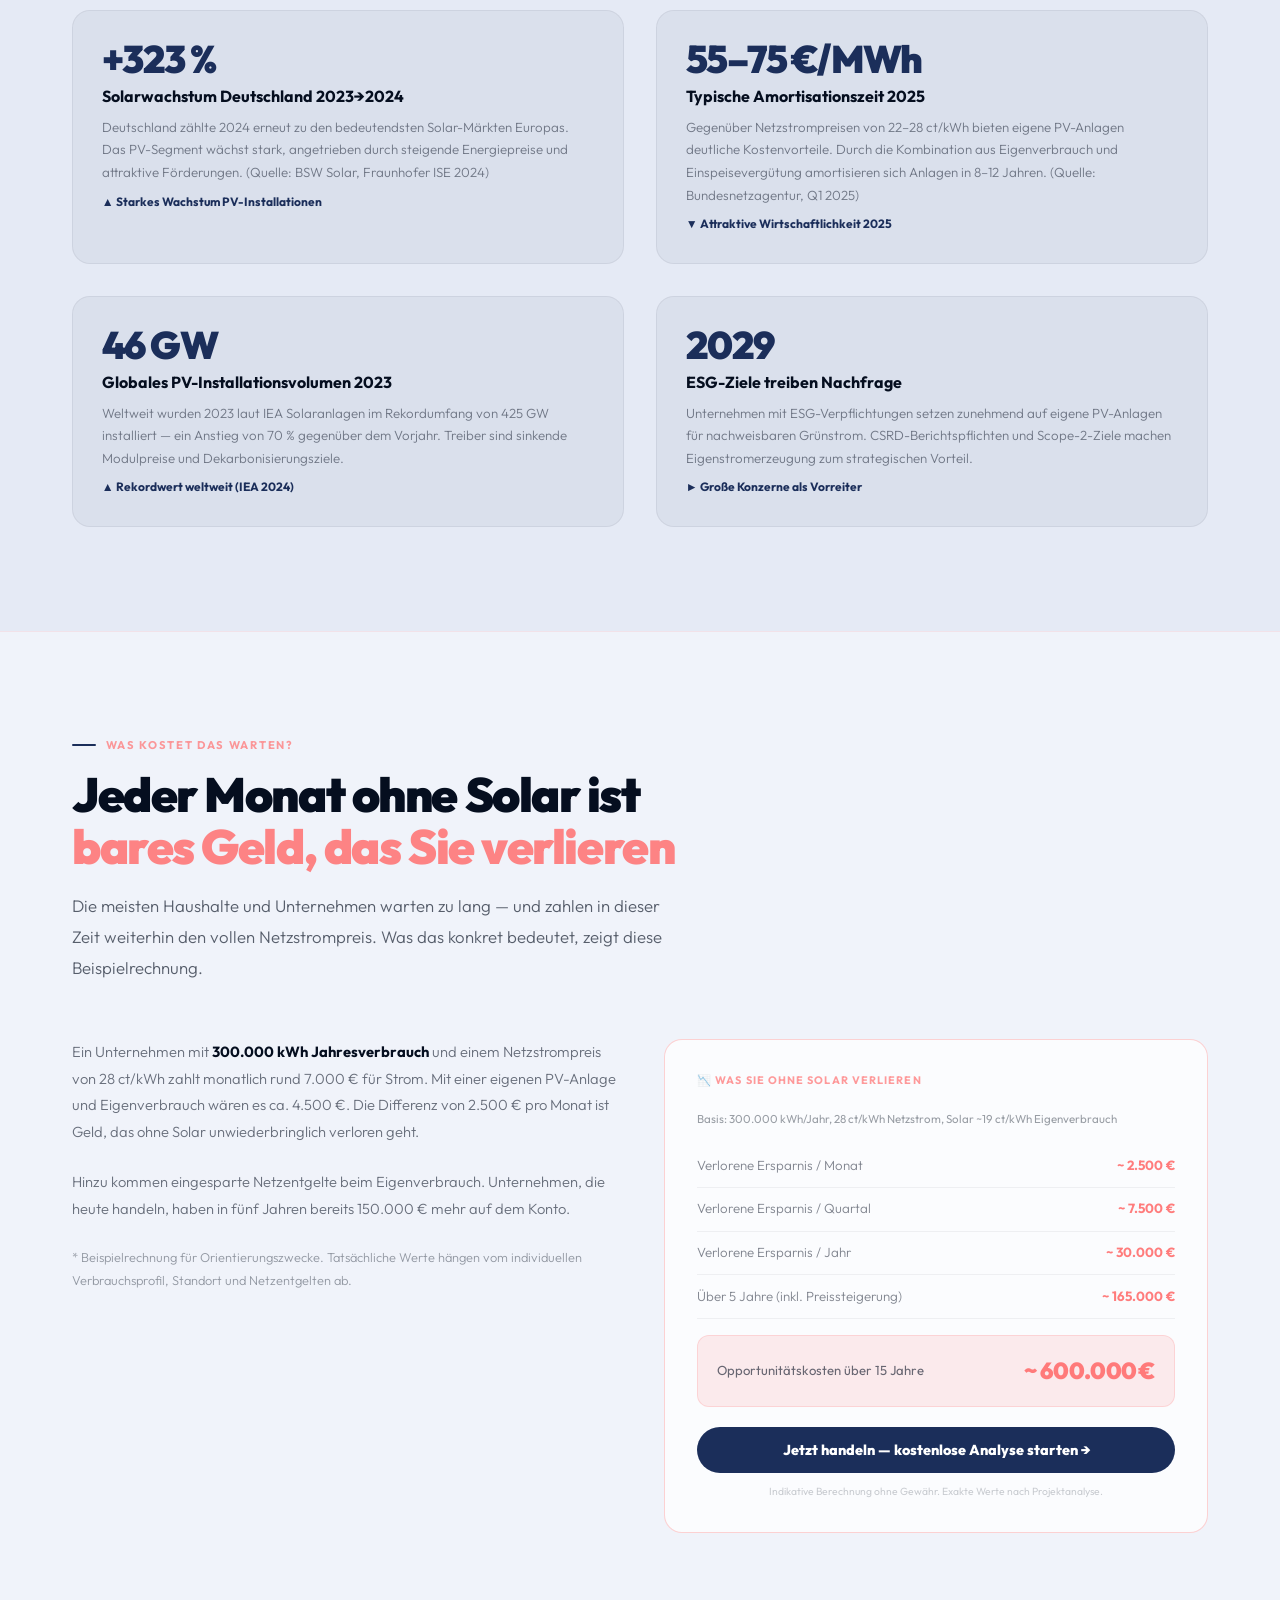
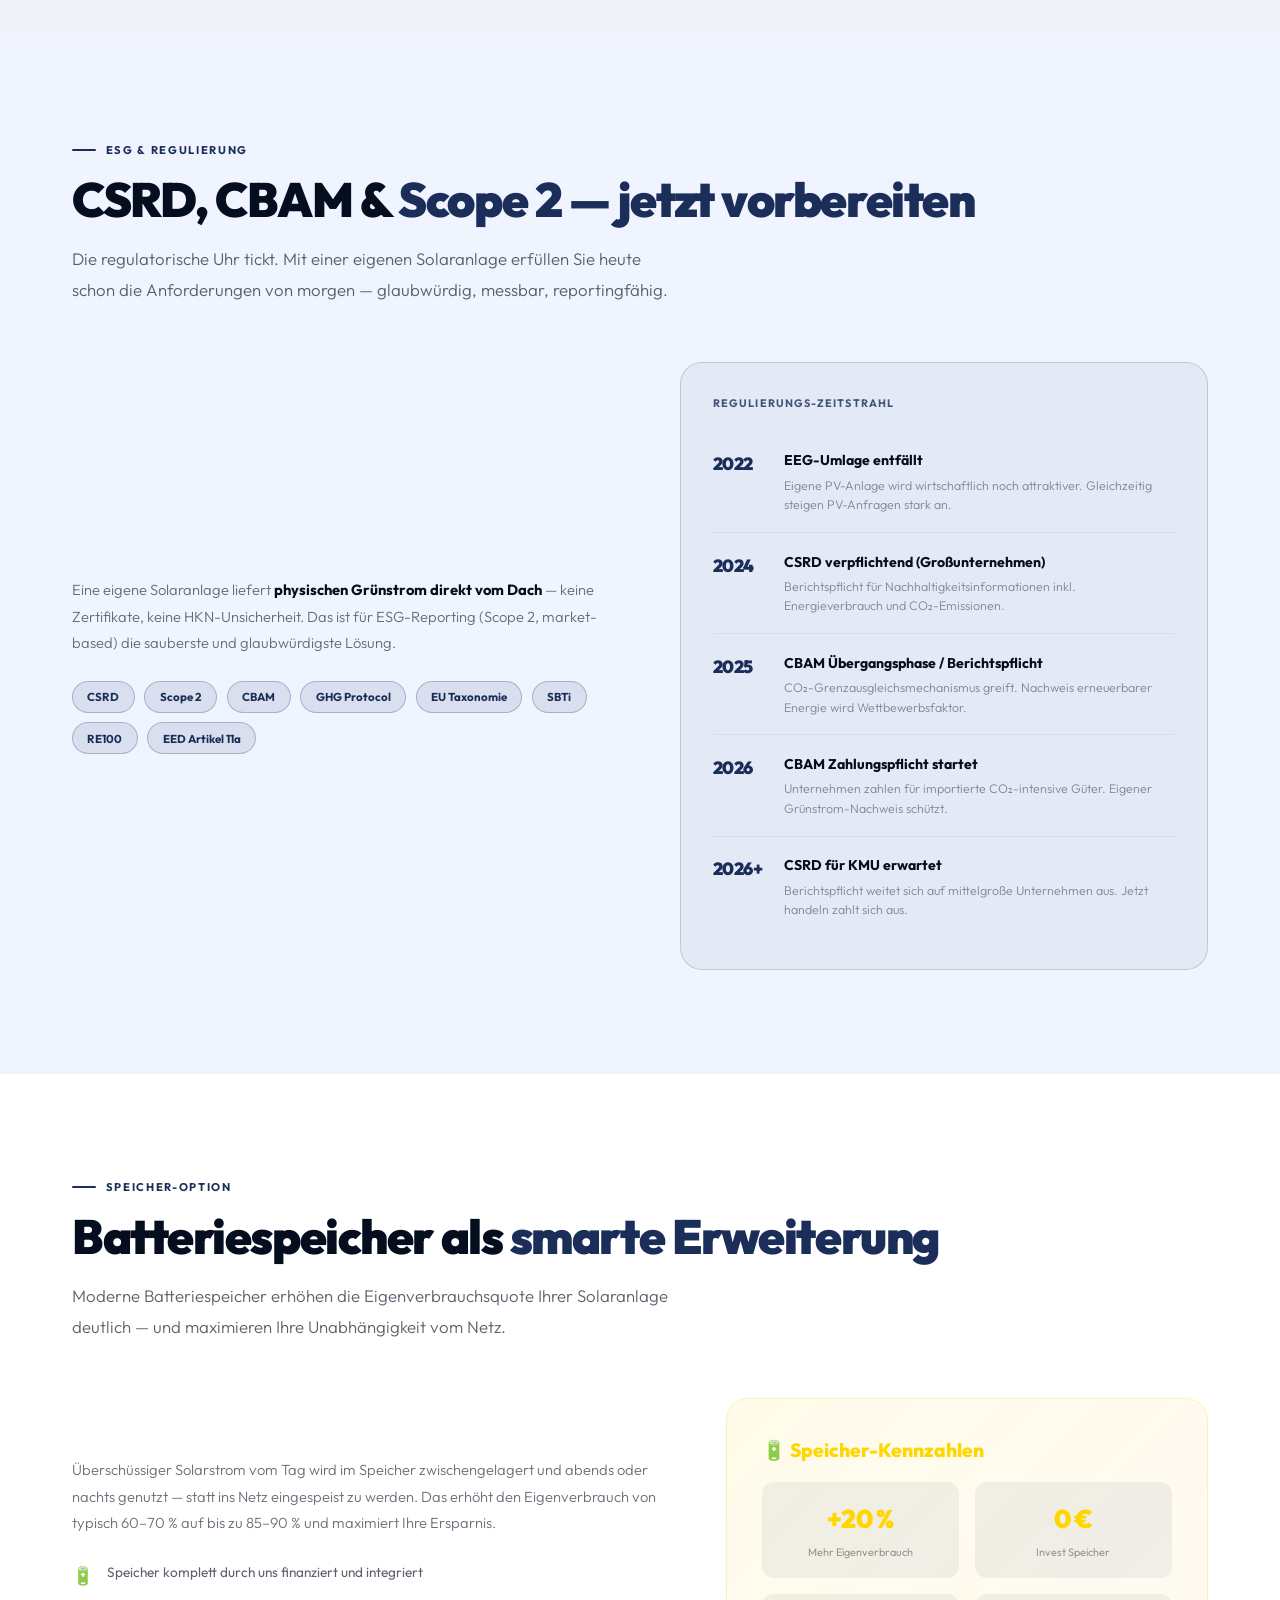
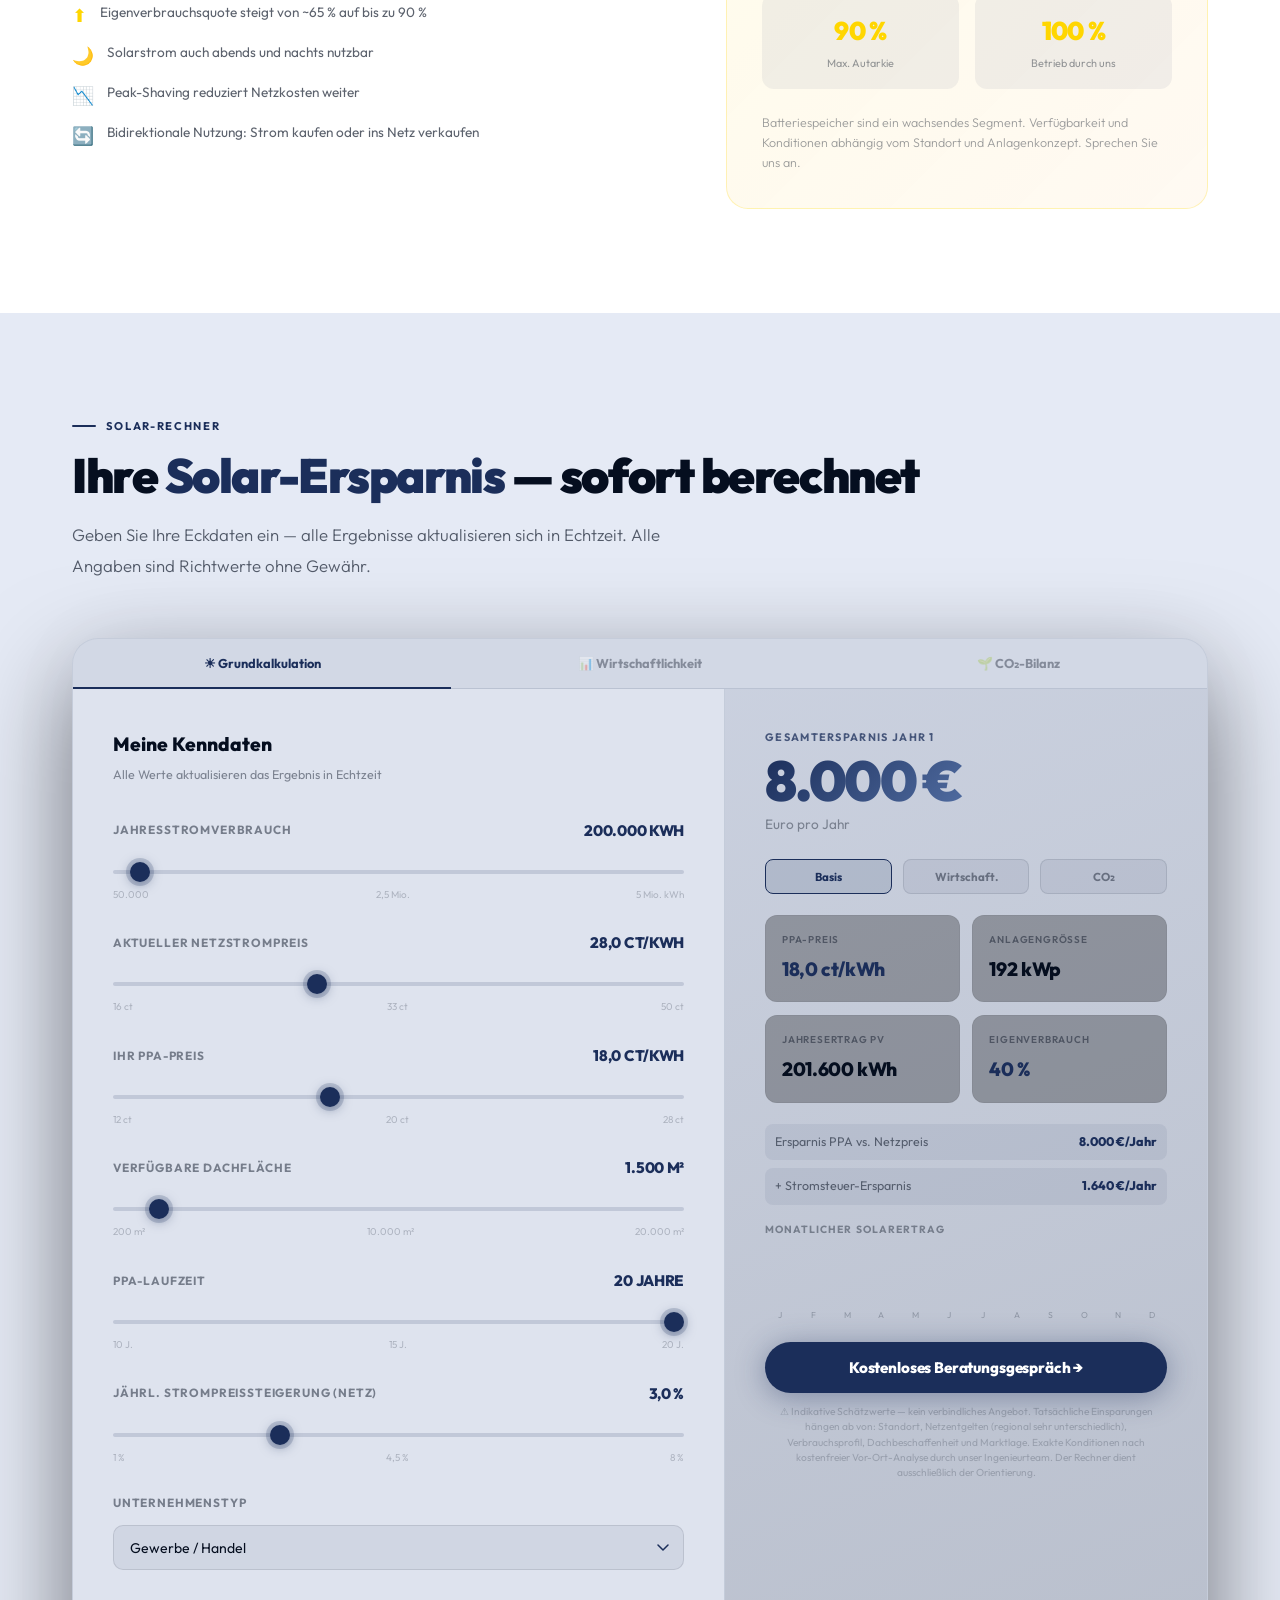
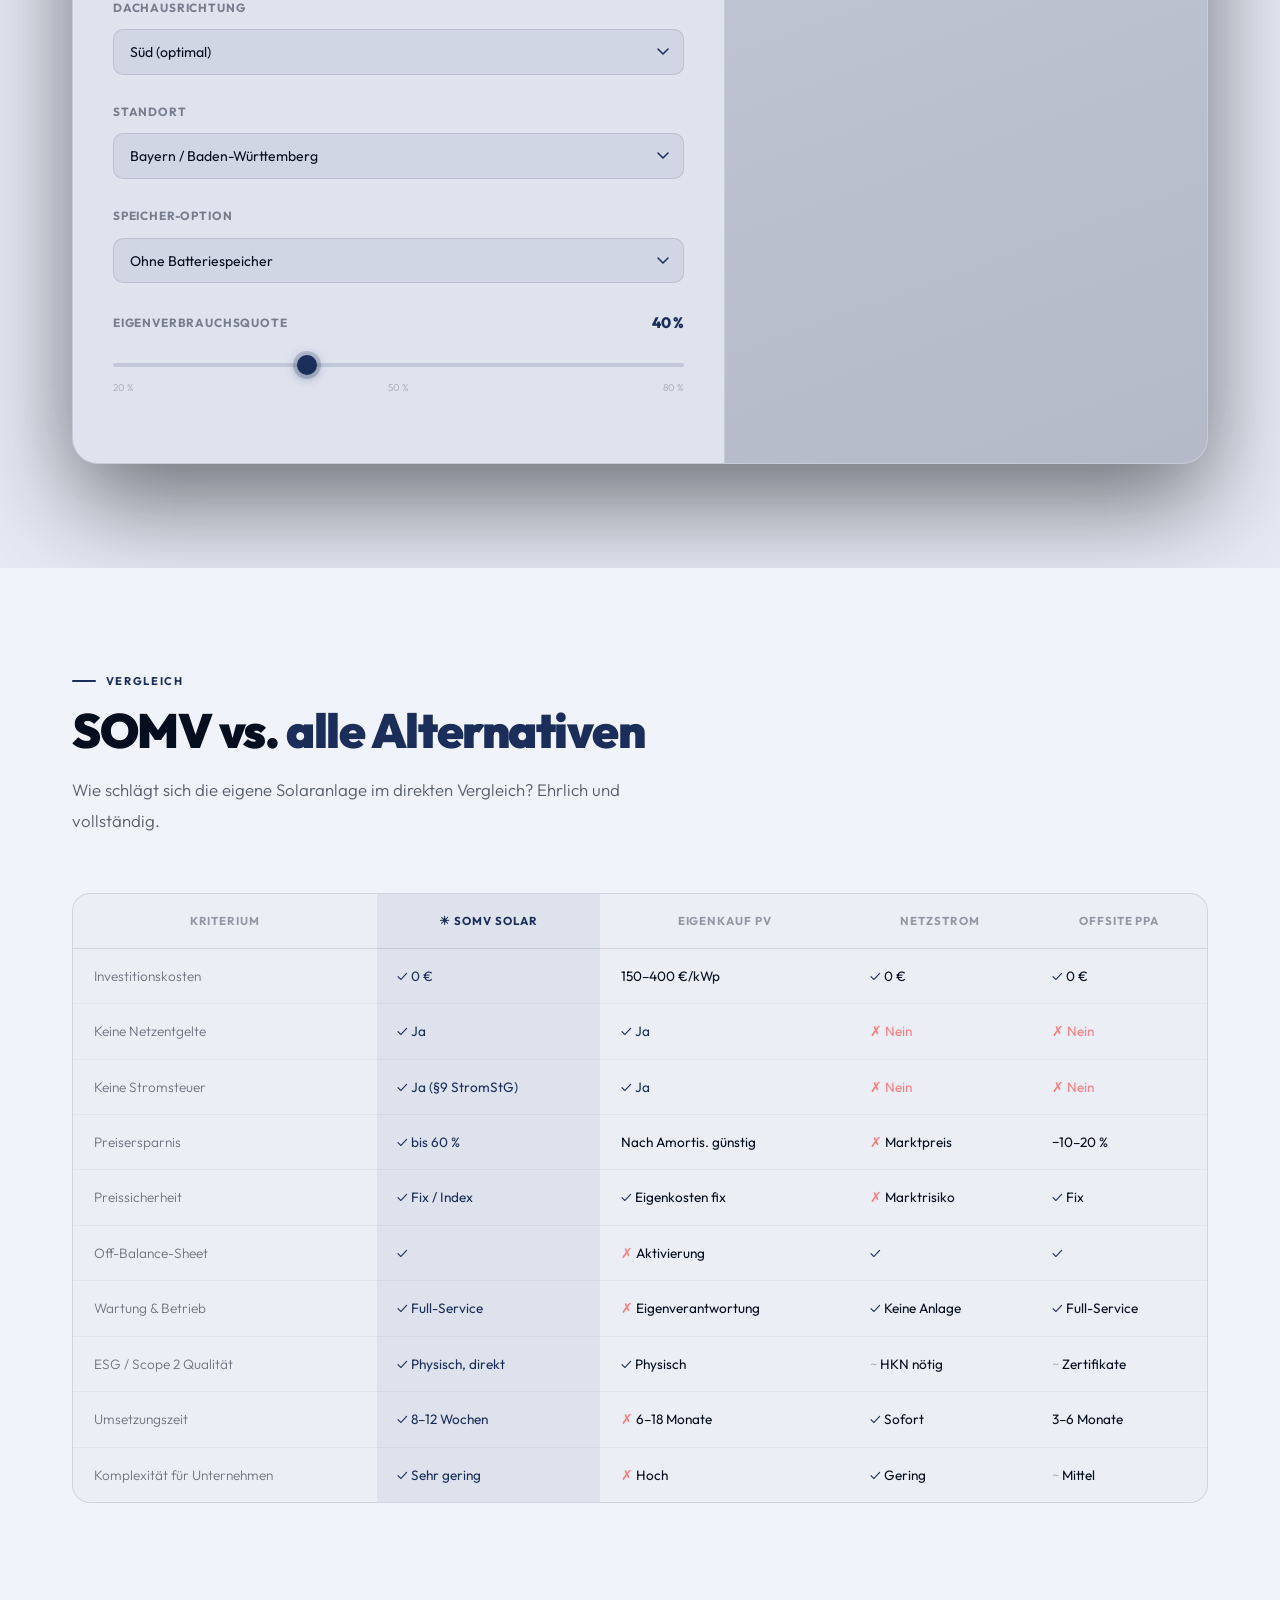
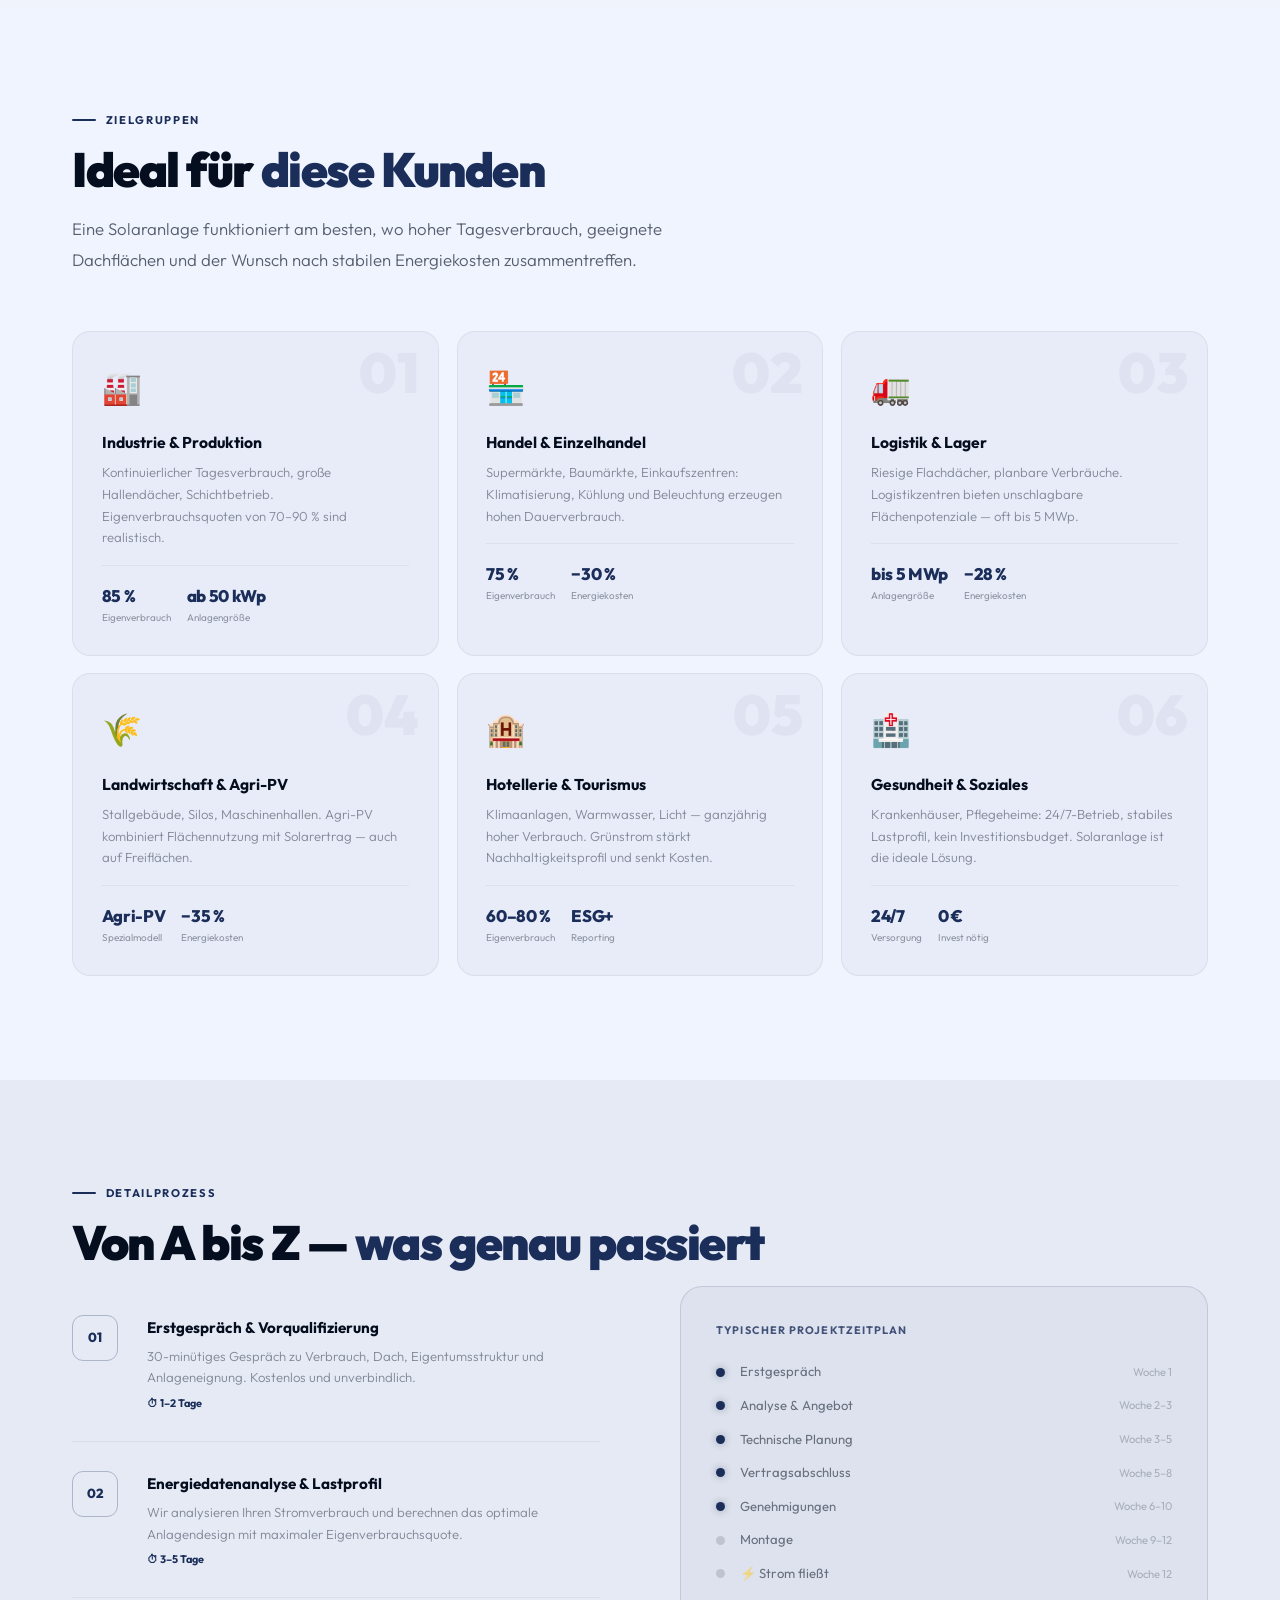
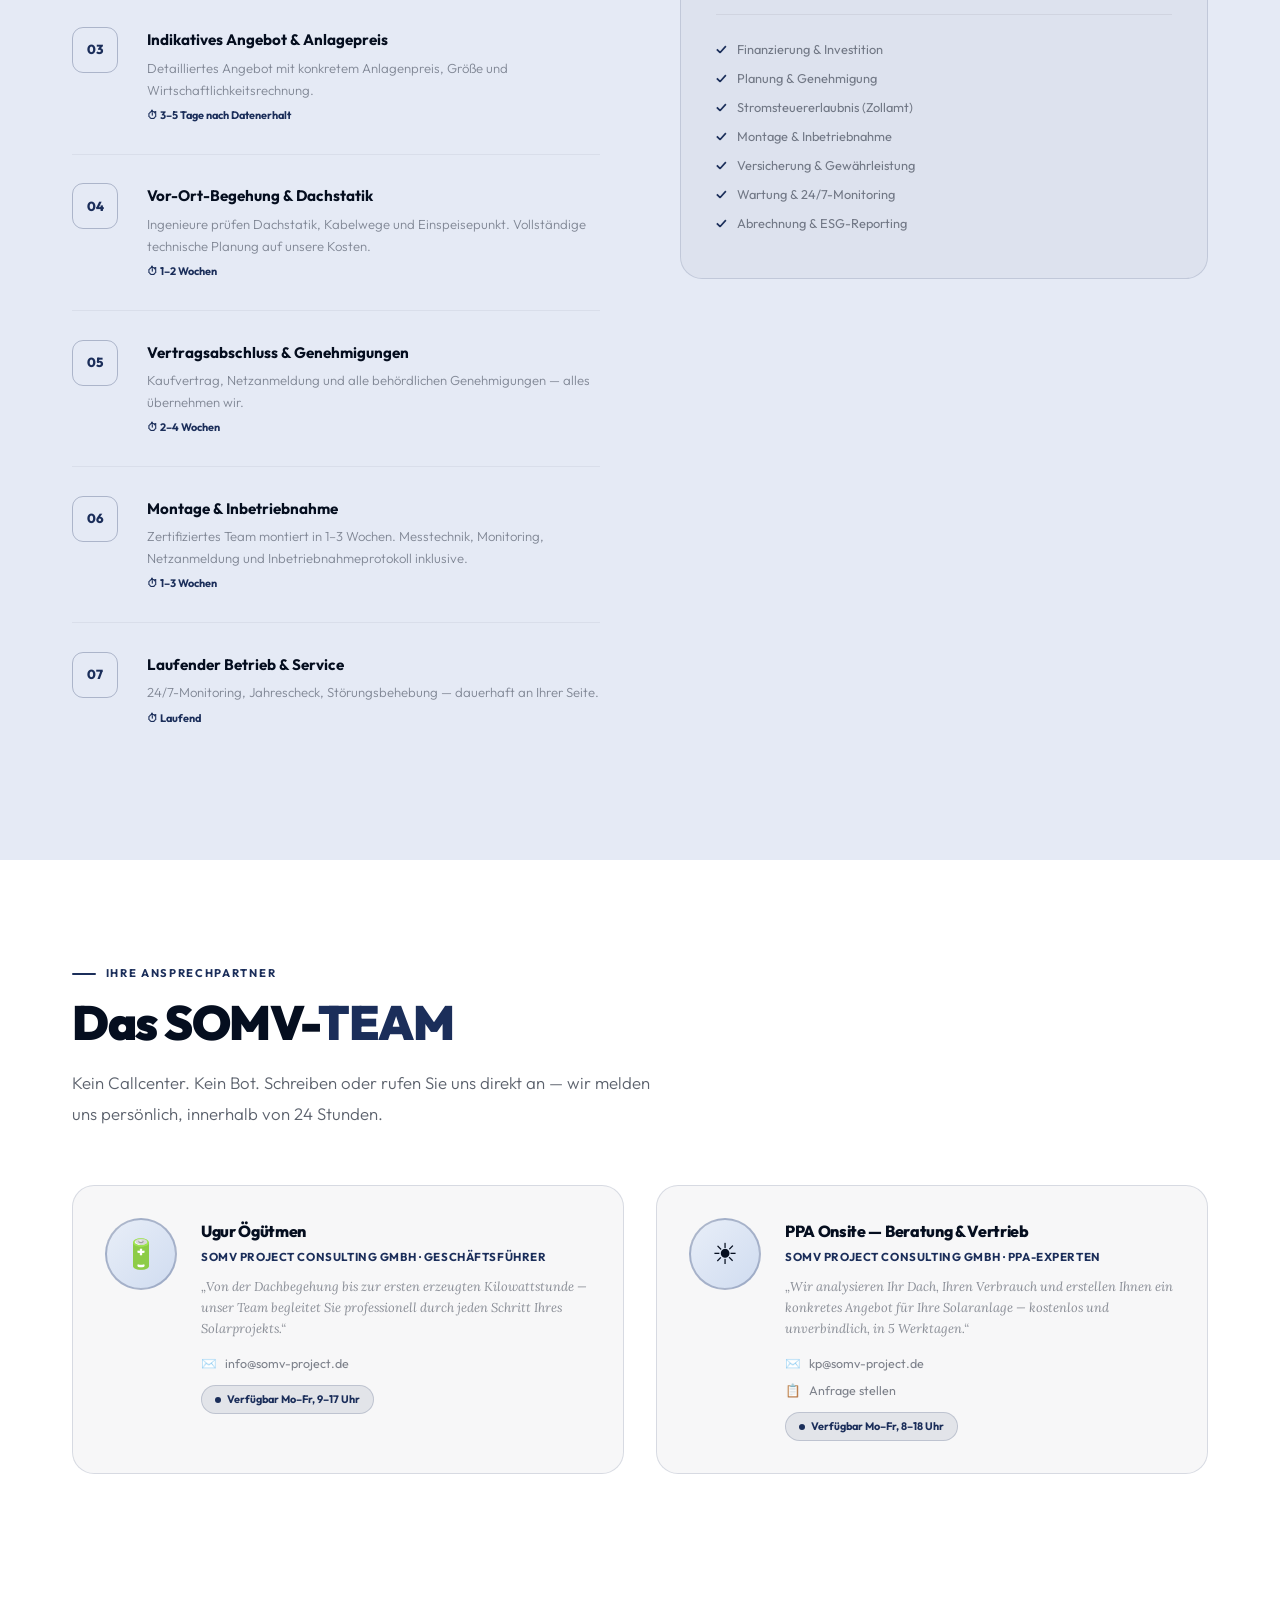
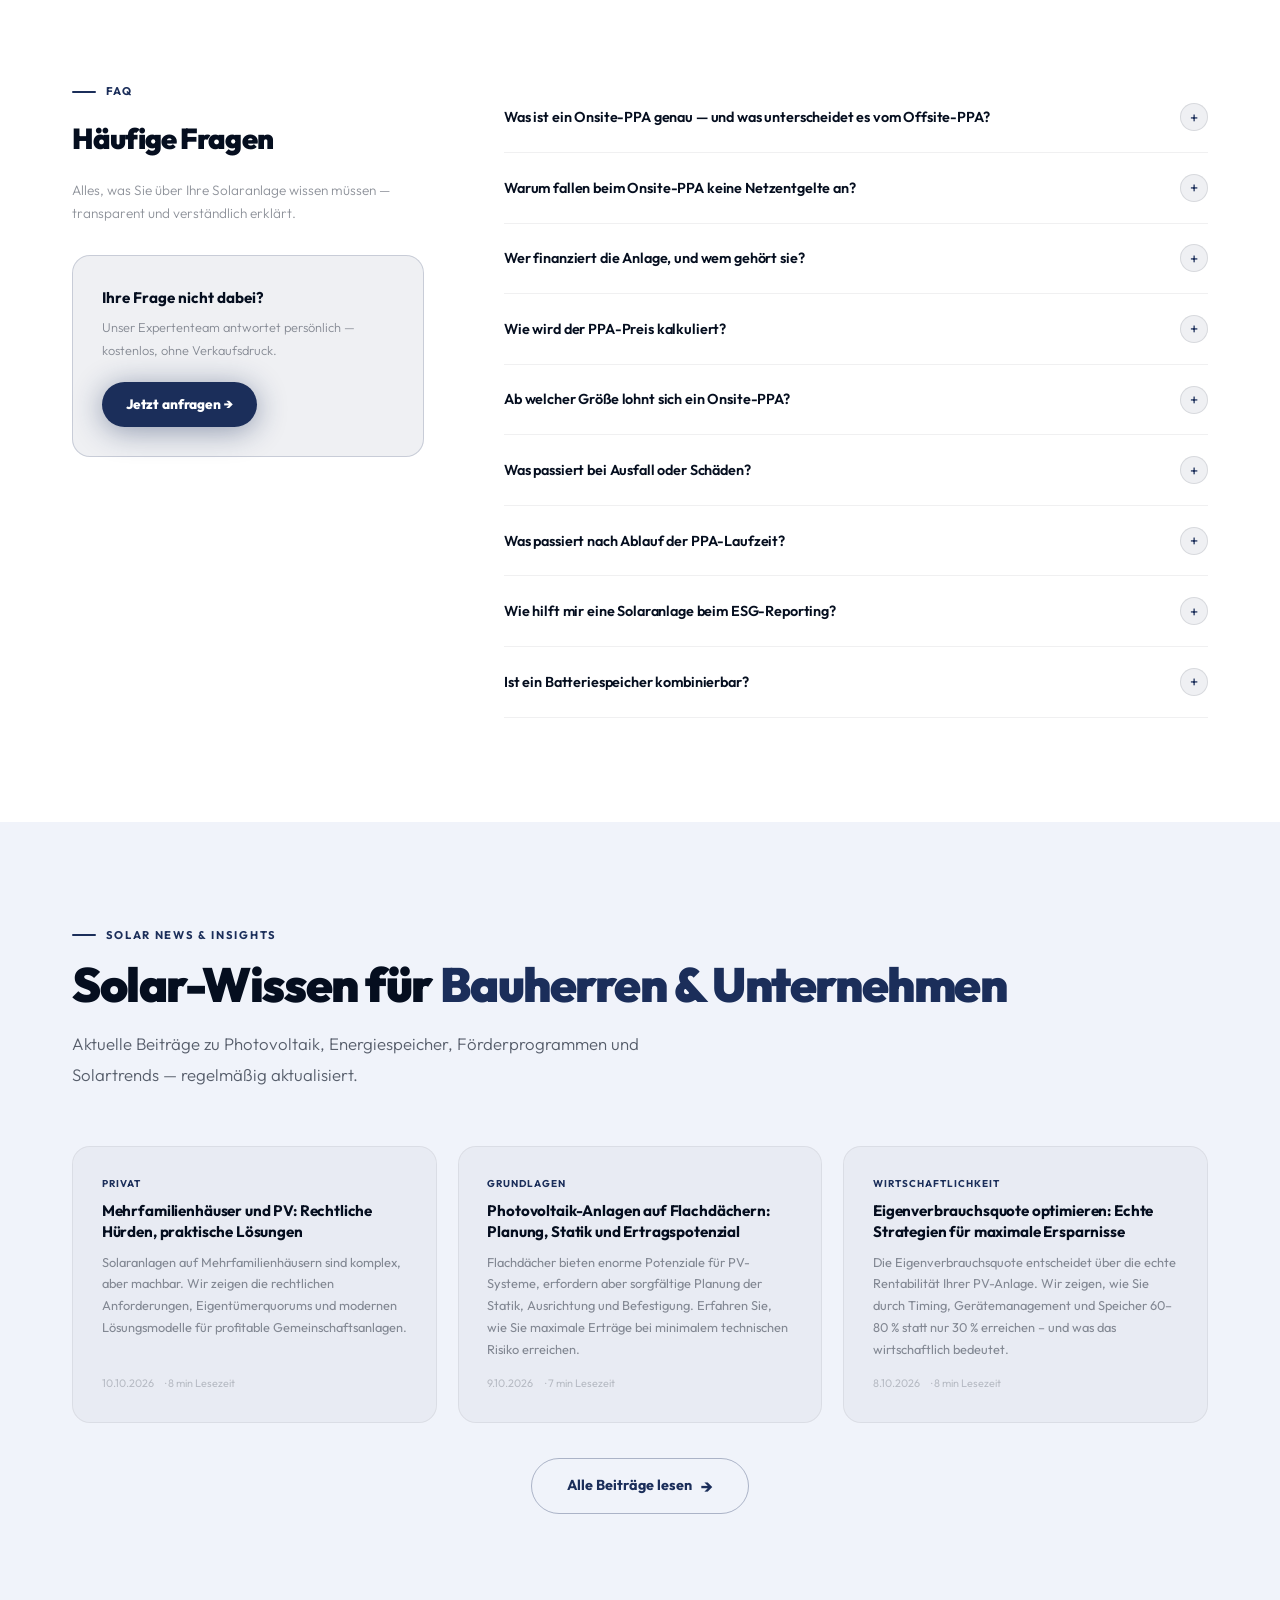
==== commit 44b25696: "Fix: Telefonlinks, Entwurfstexte entfernt, Rechtsverweise aktualisiert (DDG/TDDDG, OS-Plattform entf" ====
--- a/html/index.html
+++ b/html/index.html
@@ -1380,7 +1380,7 @@
       <h2 data-i18n-html="kon.h2">Starten Sie jetzt Ihren<br><span class="tg">kostenlosen Check</span></h2>
       <p class="slead" data-i18n="kon.lead">Unser Team analysiert Ihr Objekt und erstellt innerhalb von 5 Werktagen ein konkretes Angebot für Ihre Solaranlage — kostenlos und unverbindlich.</p>
       <div class="ki-info">
-        <div class="ki-row"><div class="ki-icon">📞</div><a href="tel:+4917779526080" style="color:inherit;text-decoration:none">+49 177 7952608</a></div>
+        <div class="ki-row"><div class="ki-icon">📞</div><a href="tel:+491777952608" style="color:inherit;text-decoration:none">+49 177 7952608</a></div>
         <div class="ki-row"><div class="ki-icon">✉️</div><a href="mailto:kp@somv-project.de" style="color:inherit;text-decoration:none">kp@somv-project.de</a></div>
         <div class="ki-row"><div class="ki-icon">📍</div>Deggendorf · Bayern · Deutschland</div>
         <div class="ki-row"><div class="ki-icon">⏱</div><span data-i18n="kon.resp">Antwortzeit: &lt; 24 Stunden</span></div>
@@ -1461,7 +1461,7 @@
     </div>
   </div>
   <div class="fb">
-    <span data-i18n="ft.copy">© 2025 SOMV-Project.de — Alle Rechte vorbehalten · Angaben gemäß §5 TMG</span>
+    <span data-i18n="ft.copy">© 2025 SOMV-Project.de — Alle Rechte vorbehalten · Angaben gemäß §5 DDG</span>
     <div class="fb-links">
       <a href="#" data-i18n="ft.imprint" onclick="openModal('impressum');return false;">Impressum</a>
       <a href="#" data-i18n="ft.privacy" onclick="openModal('datenschutz');return false;">Datenschutz</a>
@@ -1478,7 +1478,7 @@
     <button class="lm-close" onclick="closeModal('impressum')">×</button>
     <h2>Impressum</h2>
 
-    <h3>Angaben gemäß § 5 TMG</h3>
+    <h3>Angaben gemäß § 5 DDG</h3>
     <p>
       SOMV Project Consulting GmbH<br>
       Land-Au 8<br>
@@ -1516,10 +1516,9 @@
     <p>Michael Volz, Ugur Ögütmen, Anschrift wie oben</p>
 
     <h3>EU-Streitschlichtung</h3>
-    <p>Die Europäische Kommission stellt eine Plattform zur Online-Streitbeilegung (OS) bereit: <a href="https://ec.europa.eu/consumers/odr" target="_blank" rel="noopener">ec.europa.eu/consumers/odr</a>. Wir sind nicht verpflichtet, an einem Streitbeilegungsverfahren vor einer Verbraucherschlichtungsstelle teilzunehmen und nehmen daran nicht teil.</p>
 
     <h3>Haftung für Inhalte</h3>
-    <p>Als Diensteanbieter sind wir gemäß § 7 Abs. 1 TMG für eigene Inhalte auf diesen Seiten nach den allgemeinen Gesetzen verantwortlich. Nach §§ 8 bis 10 TMG sind wir als Diensteanbieter jedoch nicht verpflichtet, übermittelte oder gespeicherte fremde Informationen zu überwachen oder nach Umständen zu forschen, die auf eine rechtswidrige Tätigkeit hinweisen. Verpflichtungen zur Entfernung oder Sperrung der Nutzung von Informationen nach den allgemeinen Gesetzen bleiben hiervon unberührt. Eine diesbezügliche Haftung ist jedoch erst ab dem Zeitpunkt der Kenntnis einer konkreten Rechtsverletzung möglich. Bei Bekanntwerden von entsprechenden Rechtsverletzungen werden wir diese Inhalte umgehend entfernen.</p>
+    <p>Als Diensteanbieter sind wir gemäß § 7 Abs. 1 DDG für eigene Inhalte auf diesen Seiten nach den allgemeinen Gesetzen verantwortlich. Nach §§ 8 bis 10 DDG sind wir als Diensteanbieter jedoch nicht verpflichtet, übermittelte oder gespeicherte fremde Informationen zu überwachen oder nach Umständen zu forschen, die auf eine rechtswidrige Tätigkeit hinweisen. Verpflichtungen zur Entfernung oder Sperrung der Nutzung von Informationen nach den allgemeinen Gesetzen bleiben hiervon unberührt. Eine diesbezügliche Haftung ist jedoch erst ab dem Zeitpunkt der Kenntnis einer konkreten Rechtsverletzung möglich. Bei Bekanntwerden von entsprechenden Rechtsverletzungen werden wir diese Inhalte umgehend entfernen.</p>
 
     <h3>Haftung für Links</h3>
     <p>Unser Angebot enthält Links zu externen Websites Dritter, auf deren Inhalte wir keinen Einfluss haben. Deshalb können wir für diese fremden Inhalte auch keine Gewähr übernehmen. Für die Inhalte der verlinkten Seiten ist stets der jeweilige Anbieter oder Betreiber der Seiten verantwortlich. Die verlinkten Seiten wurden zum Zeitpunkt der Verlinkung auf mögliche Rechtsverstöße überprüft. Rechtswidrige Inhalte waren zum Zeitpunkt der Verlinkung nicht erkennbar.</p>
@@ -1552,7 +1551,7 @@
     <p>Zur sicheren Übermittlung Ihrer Formulardaten nutzen wir den Dienst <strong style="color:#050E1F">Web3Forms</strong> (web3forms.com, Auftragsverarbeiter gemäß Art. 28 DSGVO). Die Daten werden verschlüsselt übertragen und nach Bearbeitung Ihrer Anfrage gelöscht, sofern keine gesetzlichen Aufbewahrungspflichten bestehen. Ein Auftragsverarbeitungsvertrag (AVV) ist abgeschlossen. Weitere Informationen: <a href="https://web3forms.com/privacy" target="_blank" rel="noopener">web3forms.com/privacy</a>.</p>
 
     <h3>4. Cookies</h3>
-    <p>Diese Website verwendet ausschließlich <strong style="color:#050E1F">technisch notwendige Cookies</strong> (Cookie-Consent-Speicherung). Es werden keine Analyse-, Tracking- oder Marketing-Cookies eingesetzt. Eine Einwilligung ist für technisch notwendige Cookies nach § 25 Abs. 2 TTDSG nicht erforderlich.</p>
+    <p>Diese Website verwendet ausschließlich <strong style="color:#050E1F">technisch notwendige Cookies</strong> (Cookie-Consent-Speicherung). Es werden keine Analyse-, Tracking- oder Marketing-Cookies eingesetzt. Eine Einwilligung ist für technisch notwendige Cookies nach § 25 Abs. 2 TDDDG nicht erforderlich.</p>
 
     <h3>5. Server-Logfiles</h3>
     <p>Unser Hosting-Anbieter speichert beim Aufruf der Website automatisch technische Verbindungsdaten (IP-Adresse, Datum/Uhrzeit, aufgerufene Seite, Browsertyp). Diese Daten dienen ausschließlich der Betriebssicherheit, werden nicht mit anderen Daten verknüpft und nach spätestens 14 Tagen gelöscht. Rechtsgrundlage: Art. 6 Abs. 1 lit. f DSGVO (berechtigtes Interesse).</p>
@@ -2209,7 +2208,7 @@
   "ft.what_ppa":"Was ist eine PV-Anlage?",
   "ft.grid_fees":"Netzentgelte & Steuern",
   "ft.ppa_vs":"PV vs. Eigenkauf","ft.blog":"Blog & Insights","ft.contact":"Kontakt",
-  "ft.copy":"© 2025 SOMV-Project.de — Alle Rechte vorbehalten · Angaben gemäß §5 TMG",
+  "ft.copy":"© 2025 SOMV-Project.de — Alle Rechte vorbehalten · Angaben gemäß §5 DDG",
   "faq.q1":"Was ist ein Onsite-PPA genau — und was unterscheidet es vom Offsite-PPA?",
   "faq.a1":'Beim Onsite-PPA steht die PV-Anlage direkt auf Ihrem Dach oder Ihrem Gelände. Der erzeugte Strom fließt direkt in Ihr Werksnetz — ohne öffentliches Stromnetz. Das bedeutet: keine Netzentgelte, keine Stromsteuer (§9 StromStG), kein Umweg. Beim Offsite-PPA steht die Anlage woanders; Sie beziehen "virtuell" Grünstrom über das Netz — günstiger als Standardtarif, aber ohne die Netzentgelt-Ersparnis des Onsite-Modells.',
   "faq.q2":"Warum fallen beim Onsite-PPA keine Netzentgelte an?",
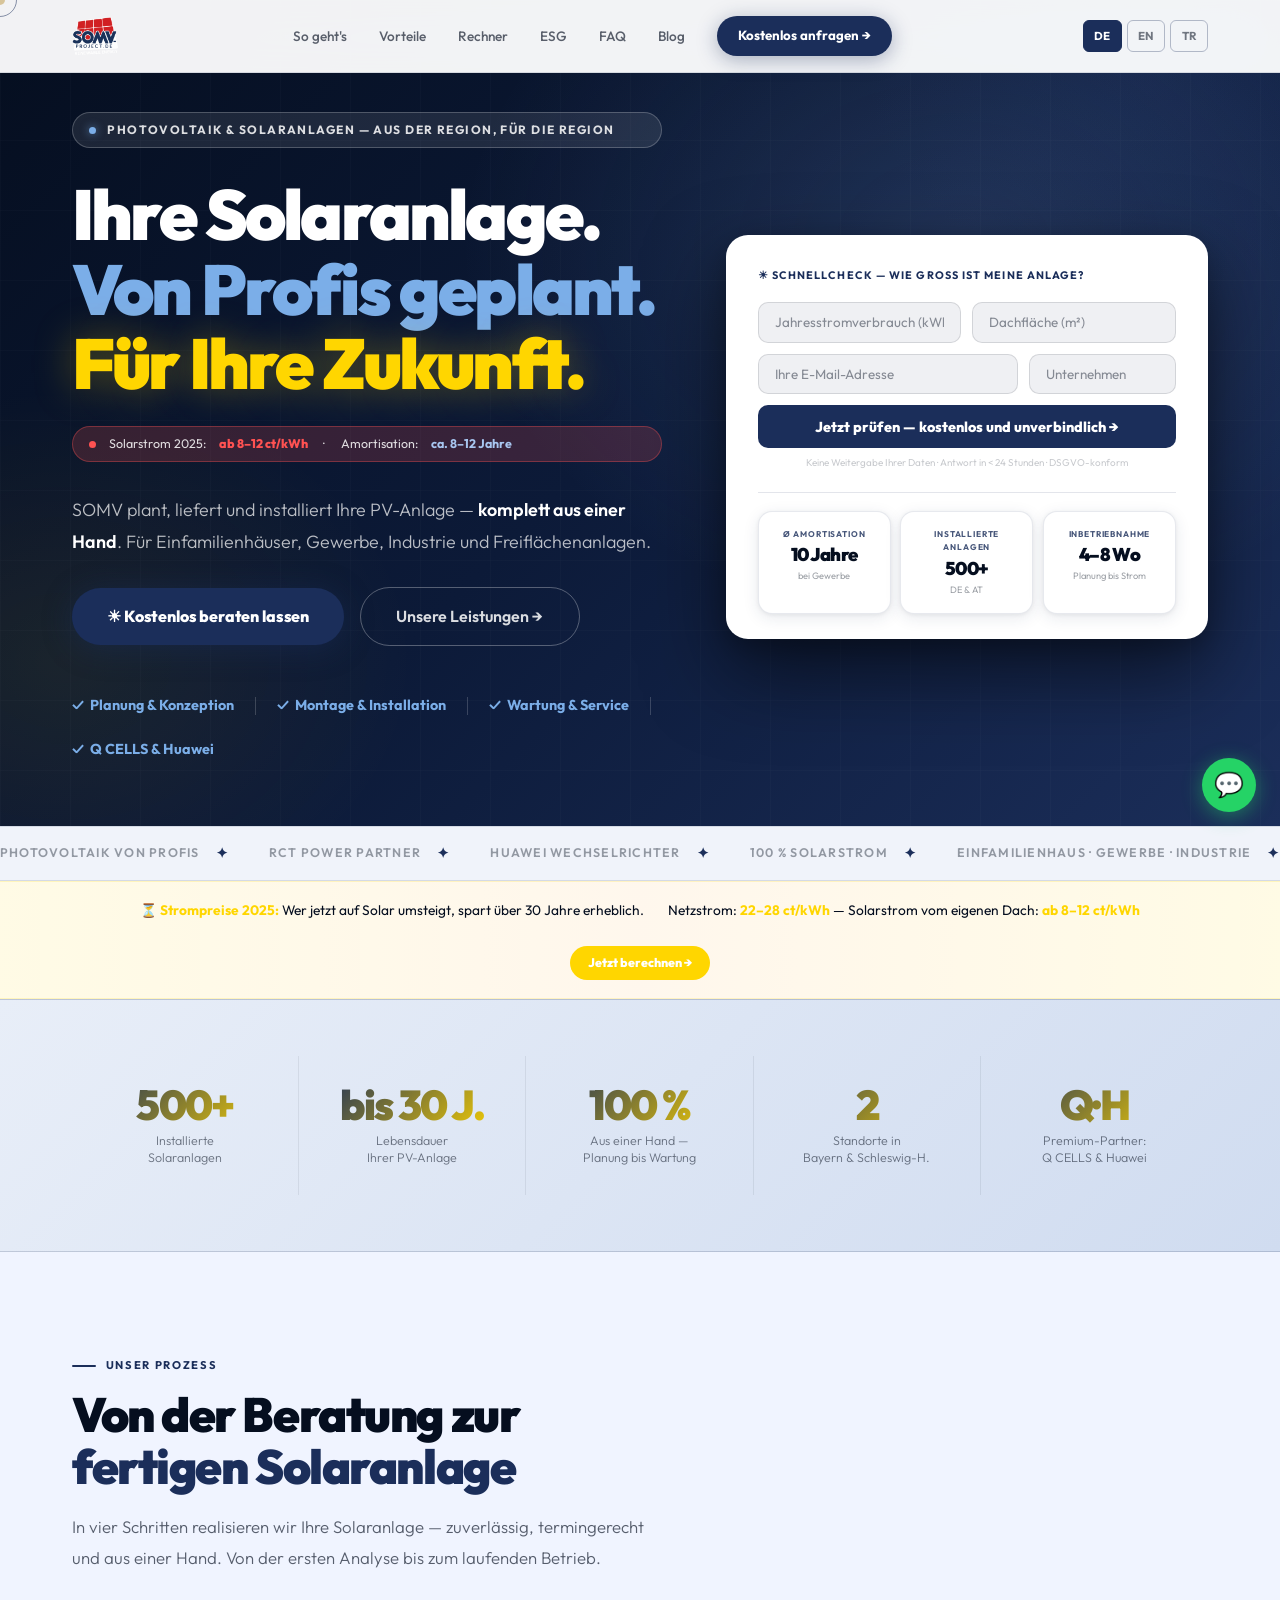
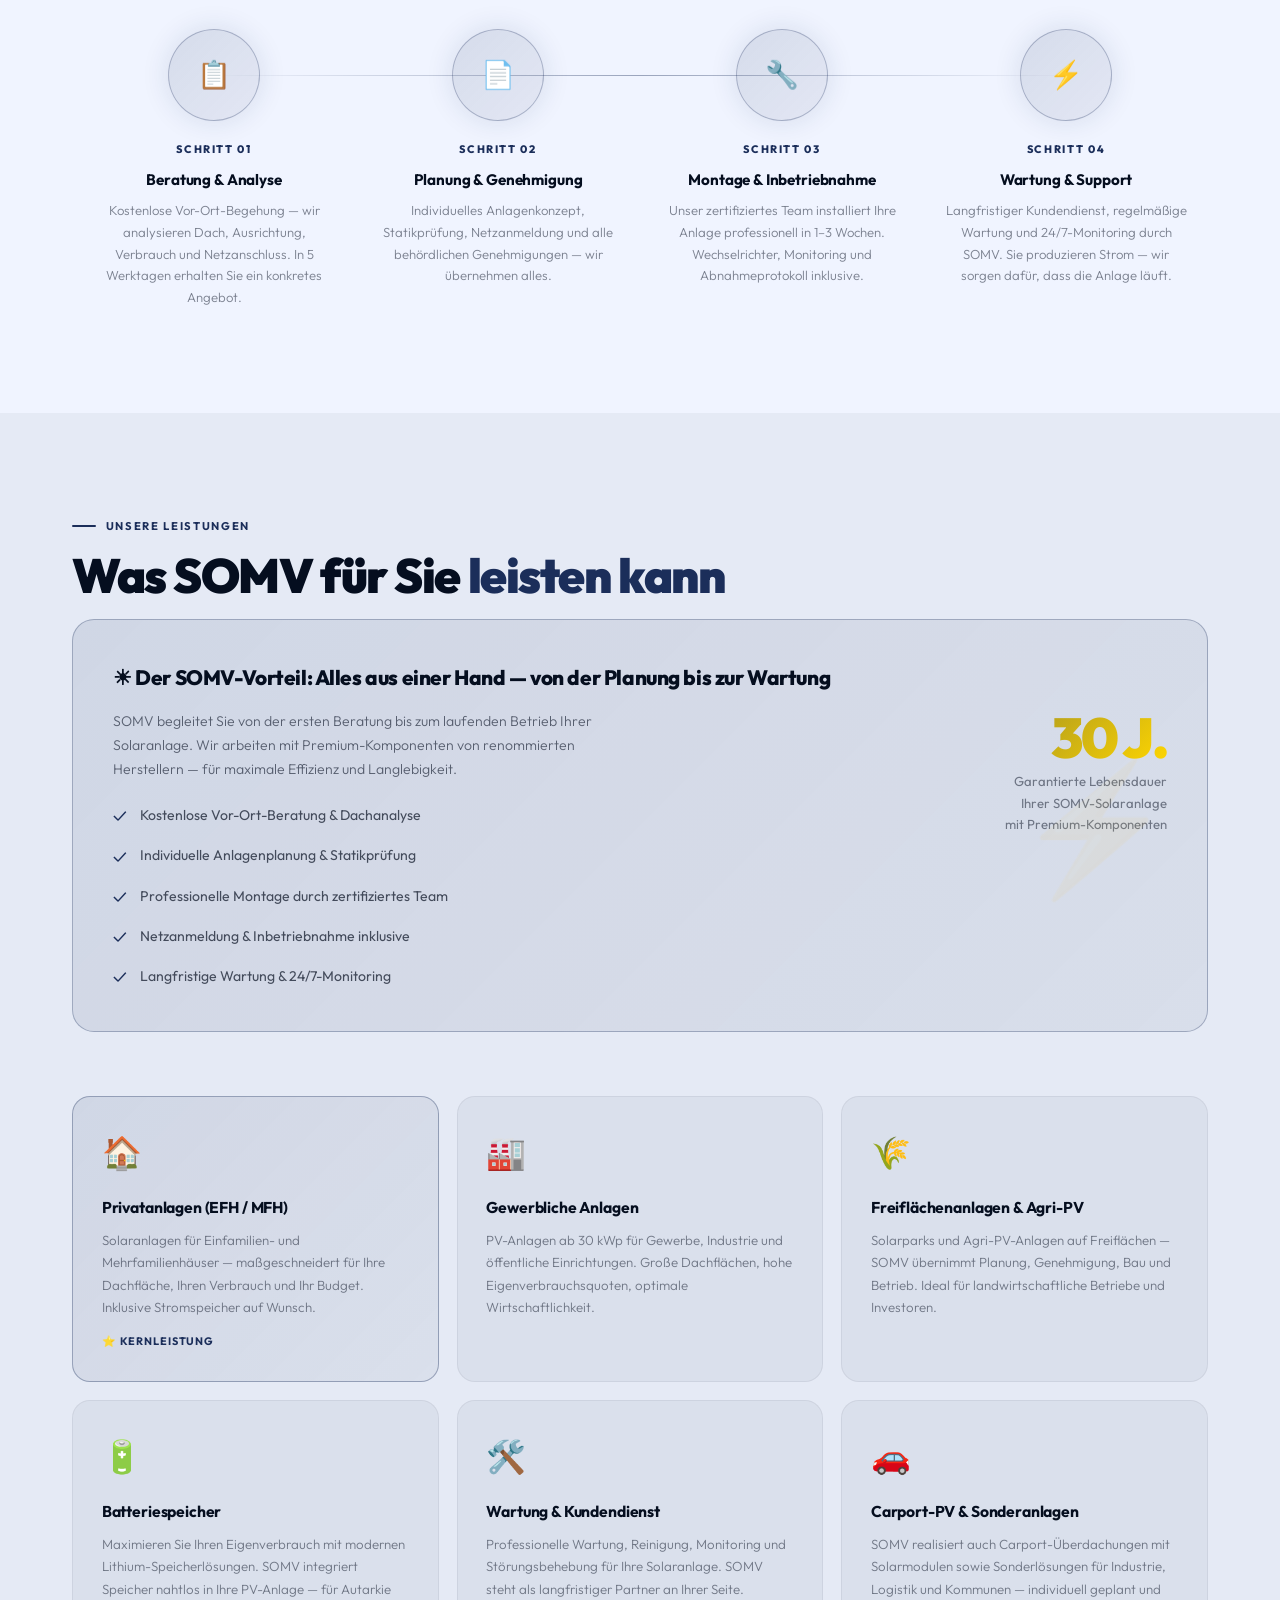
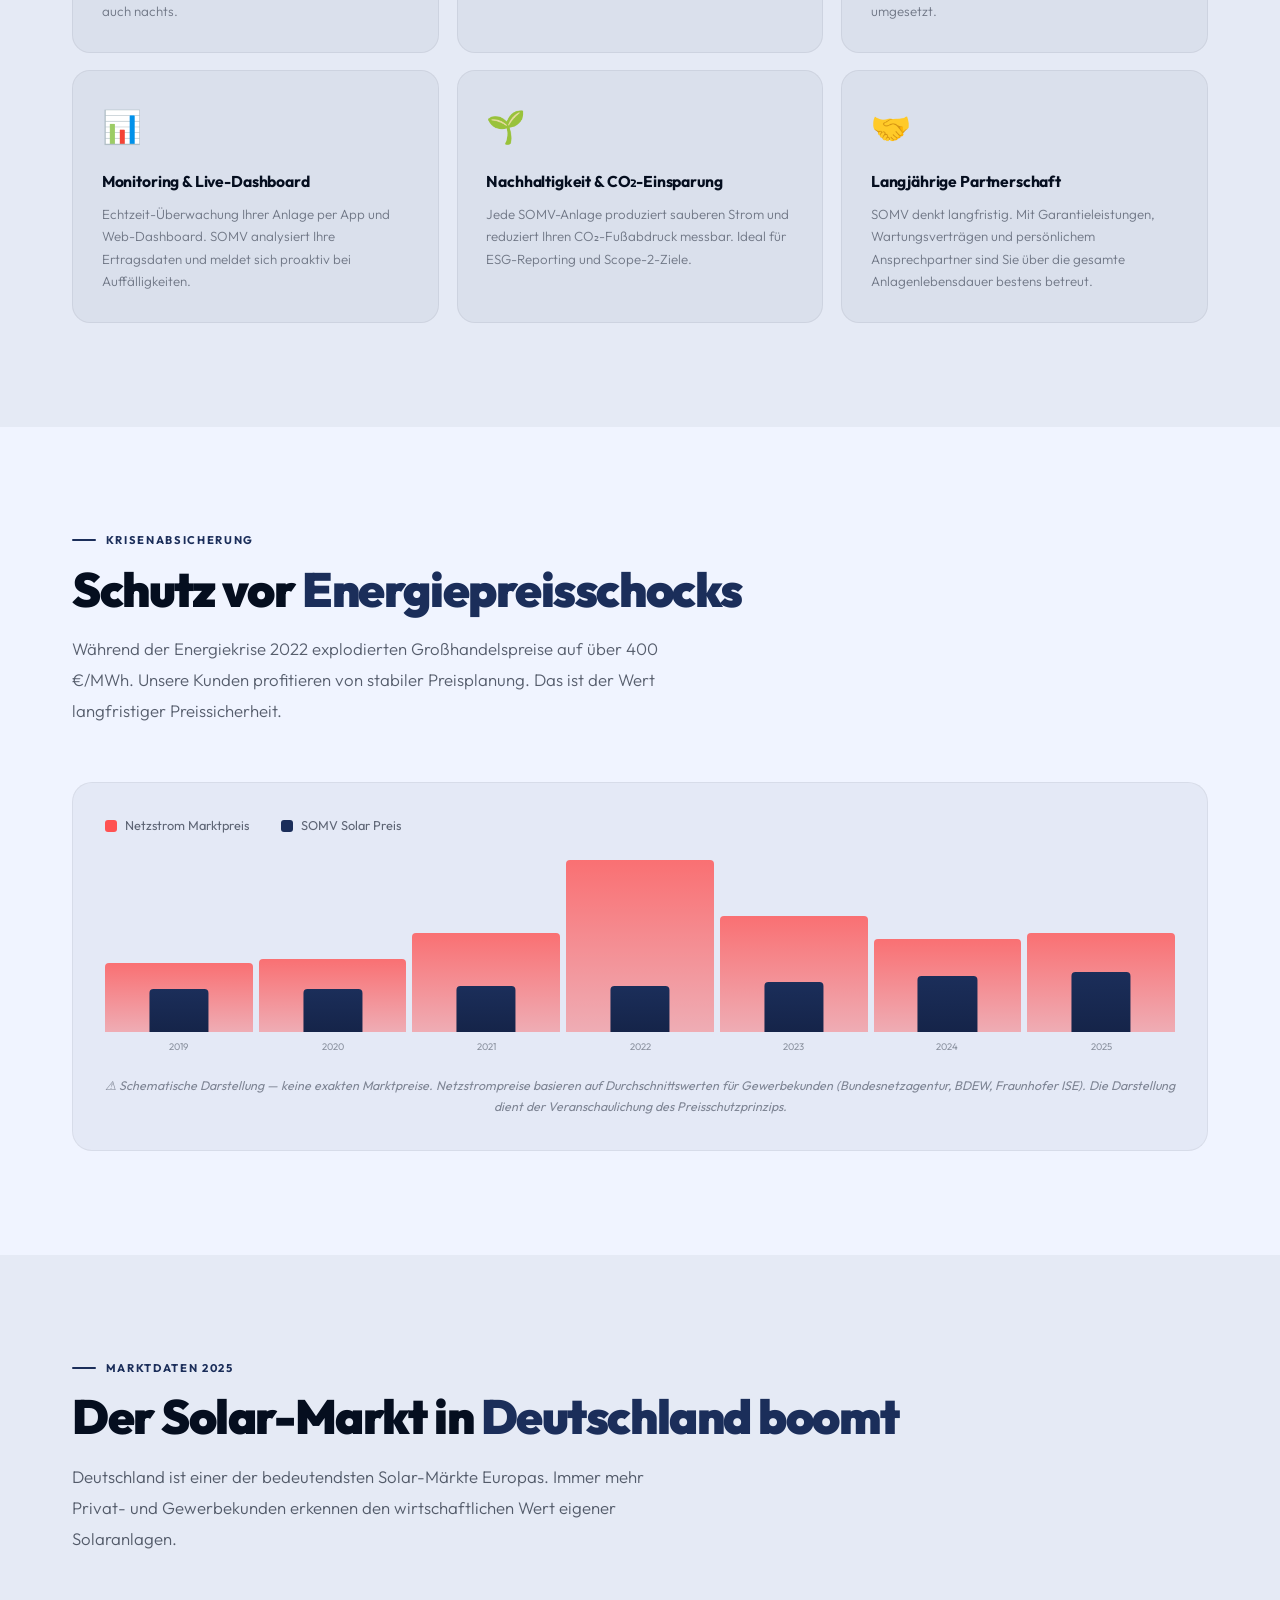
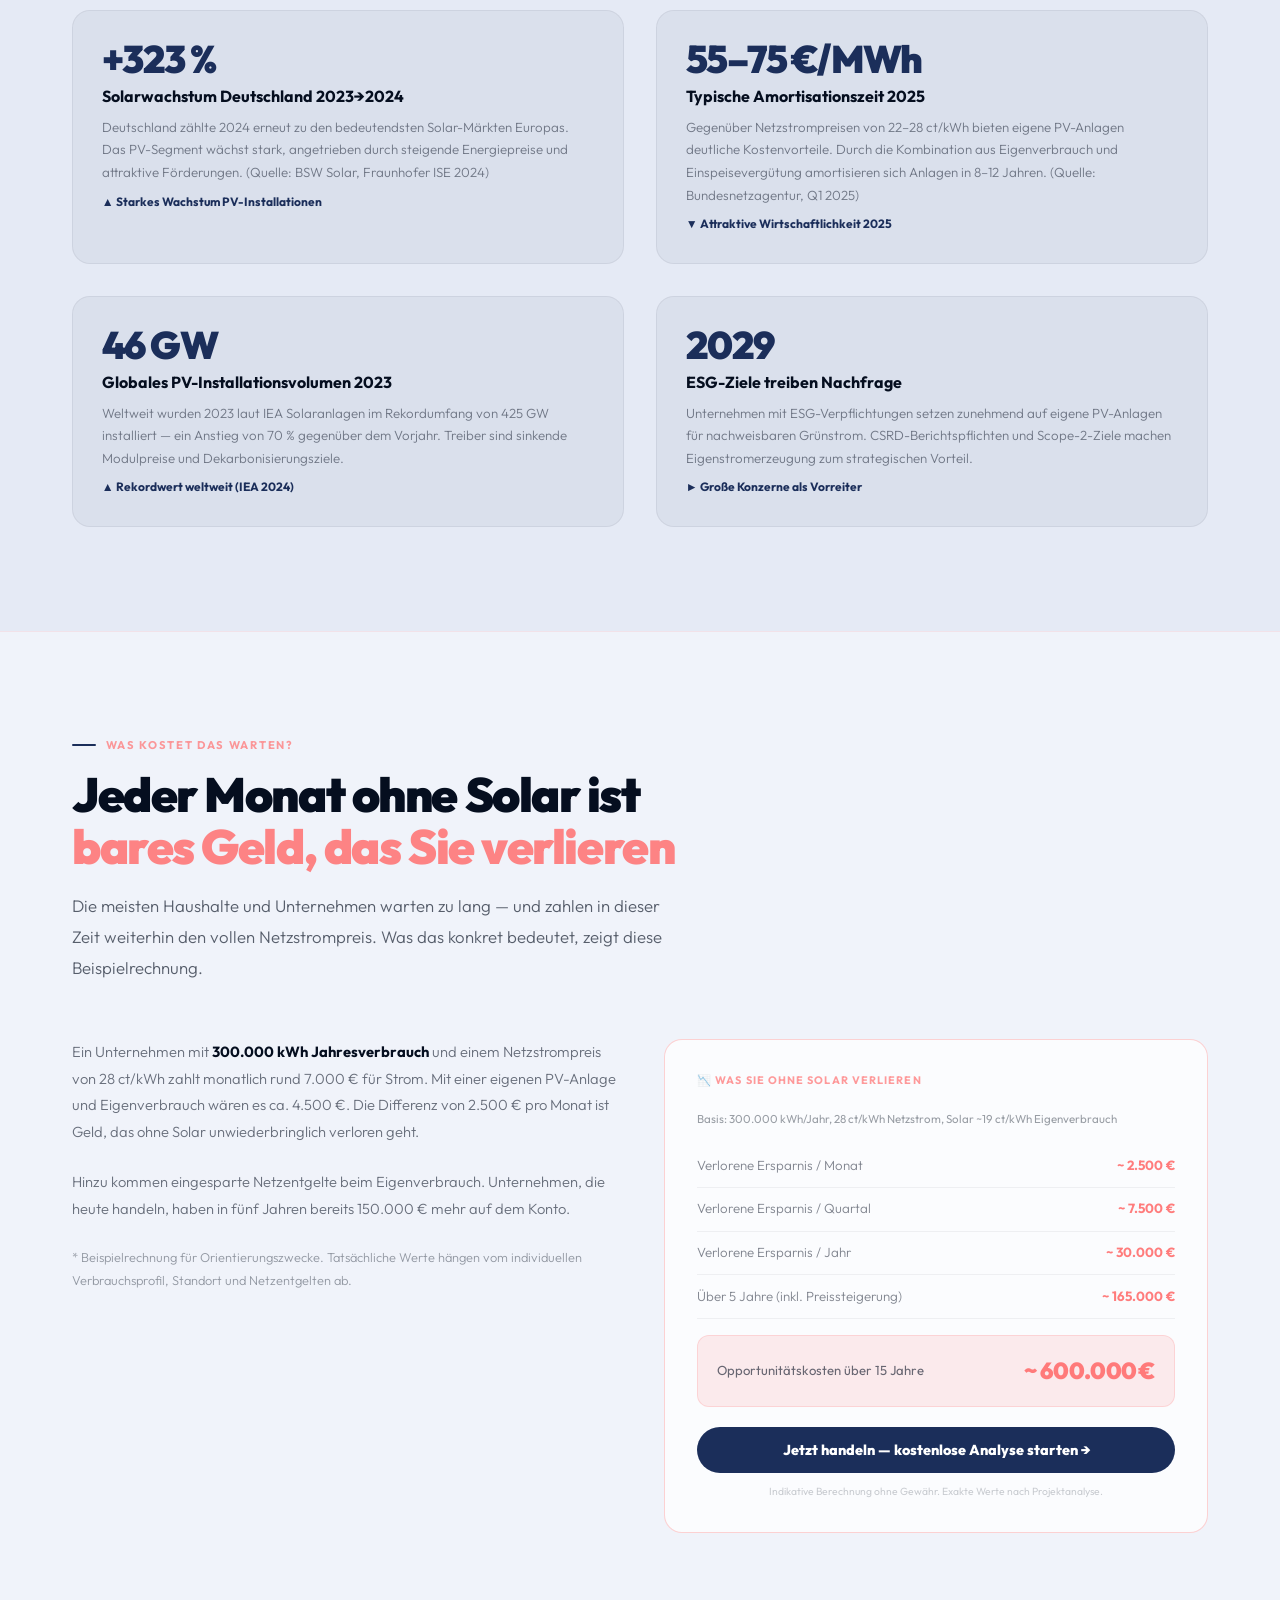
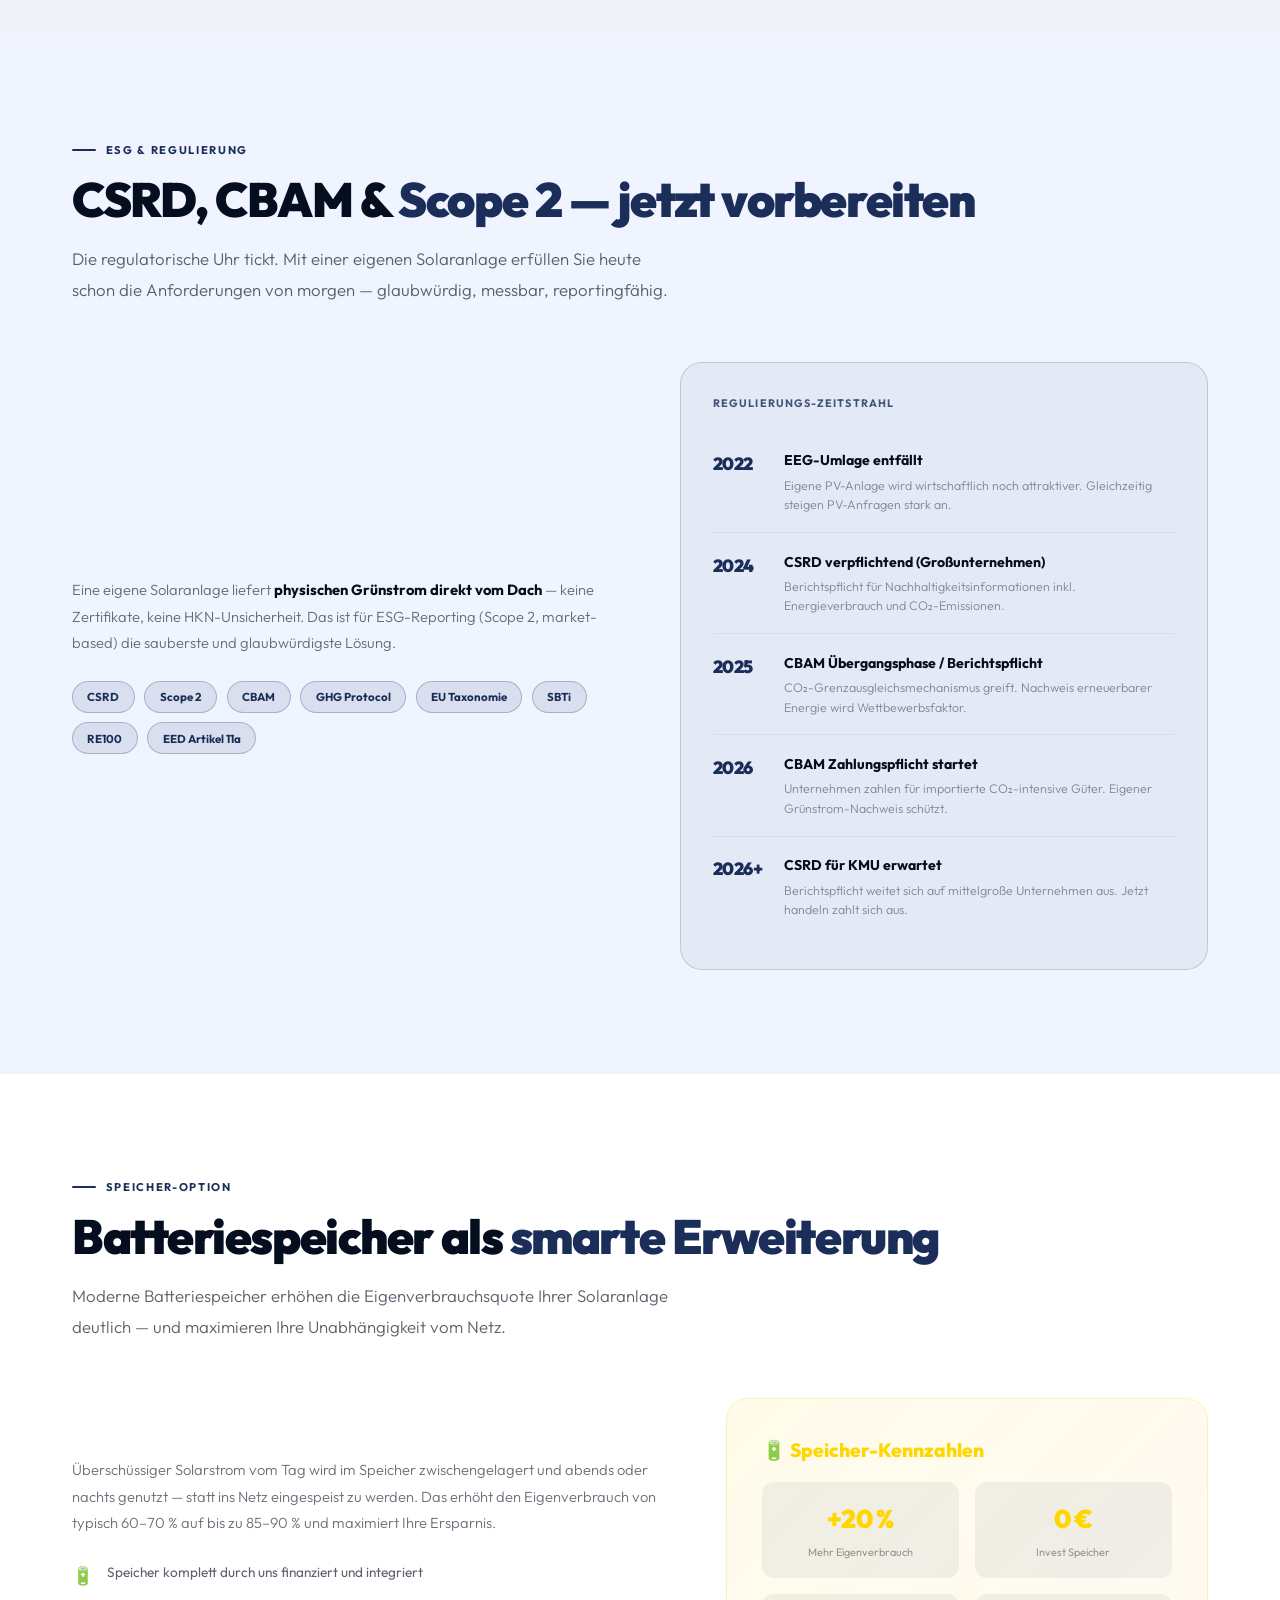
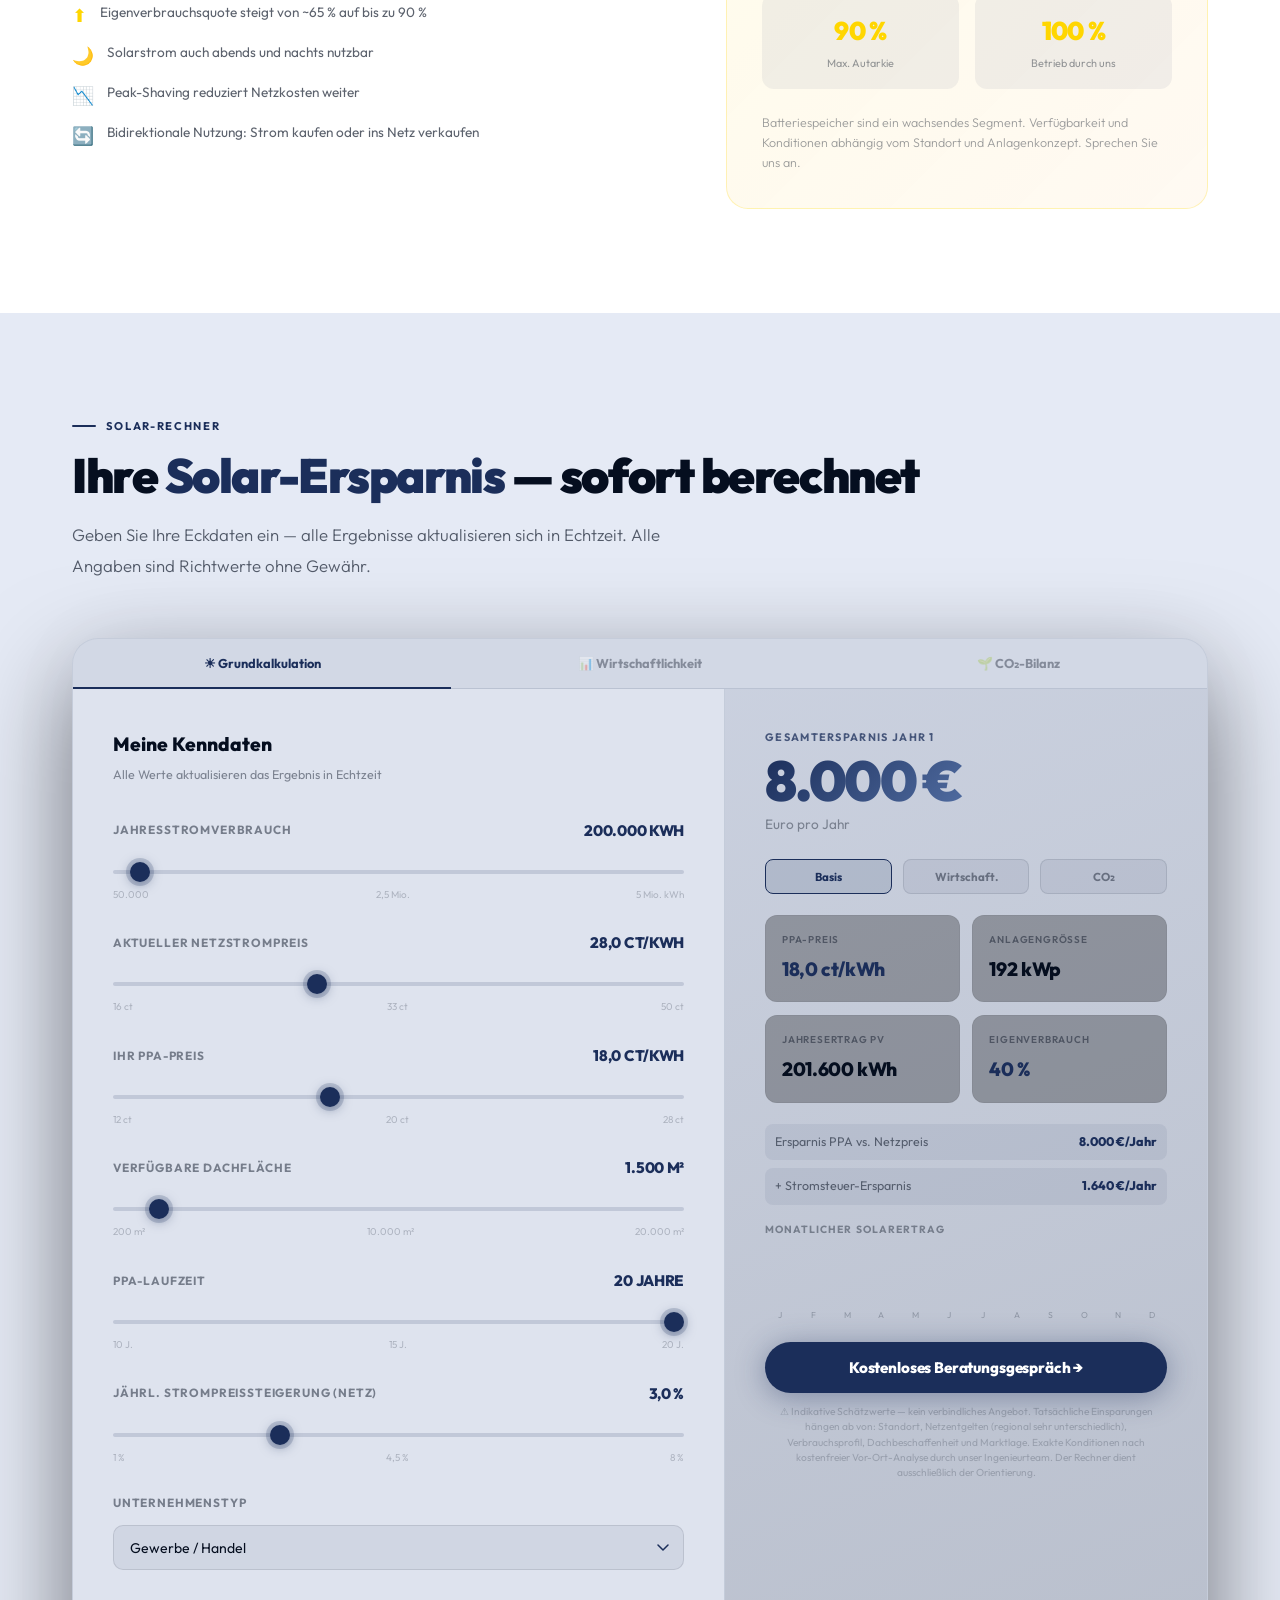
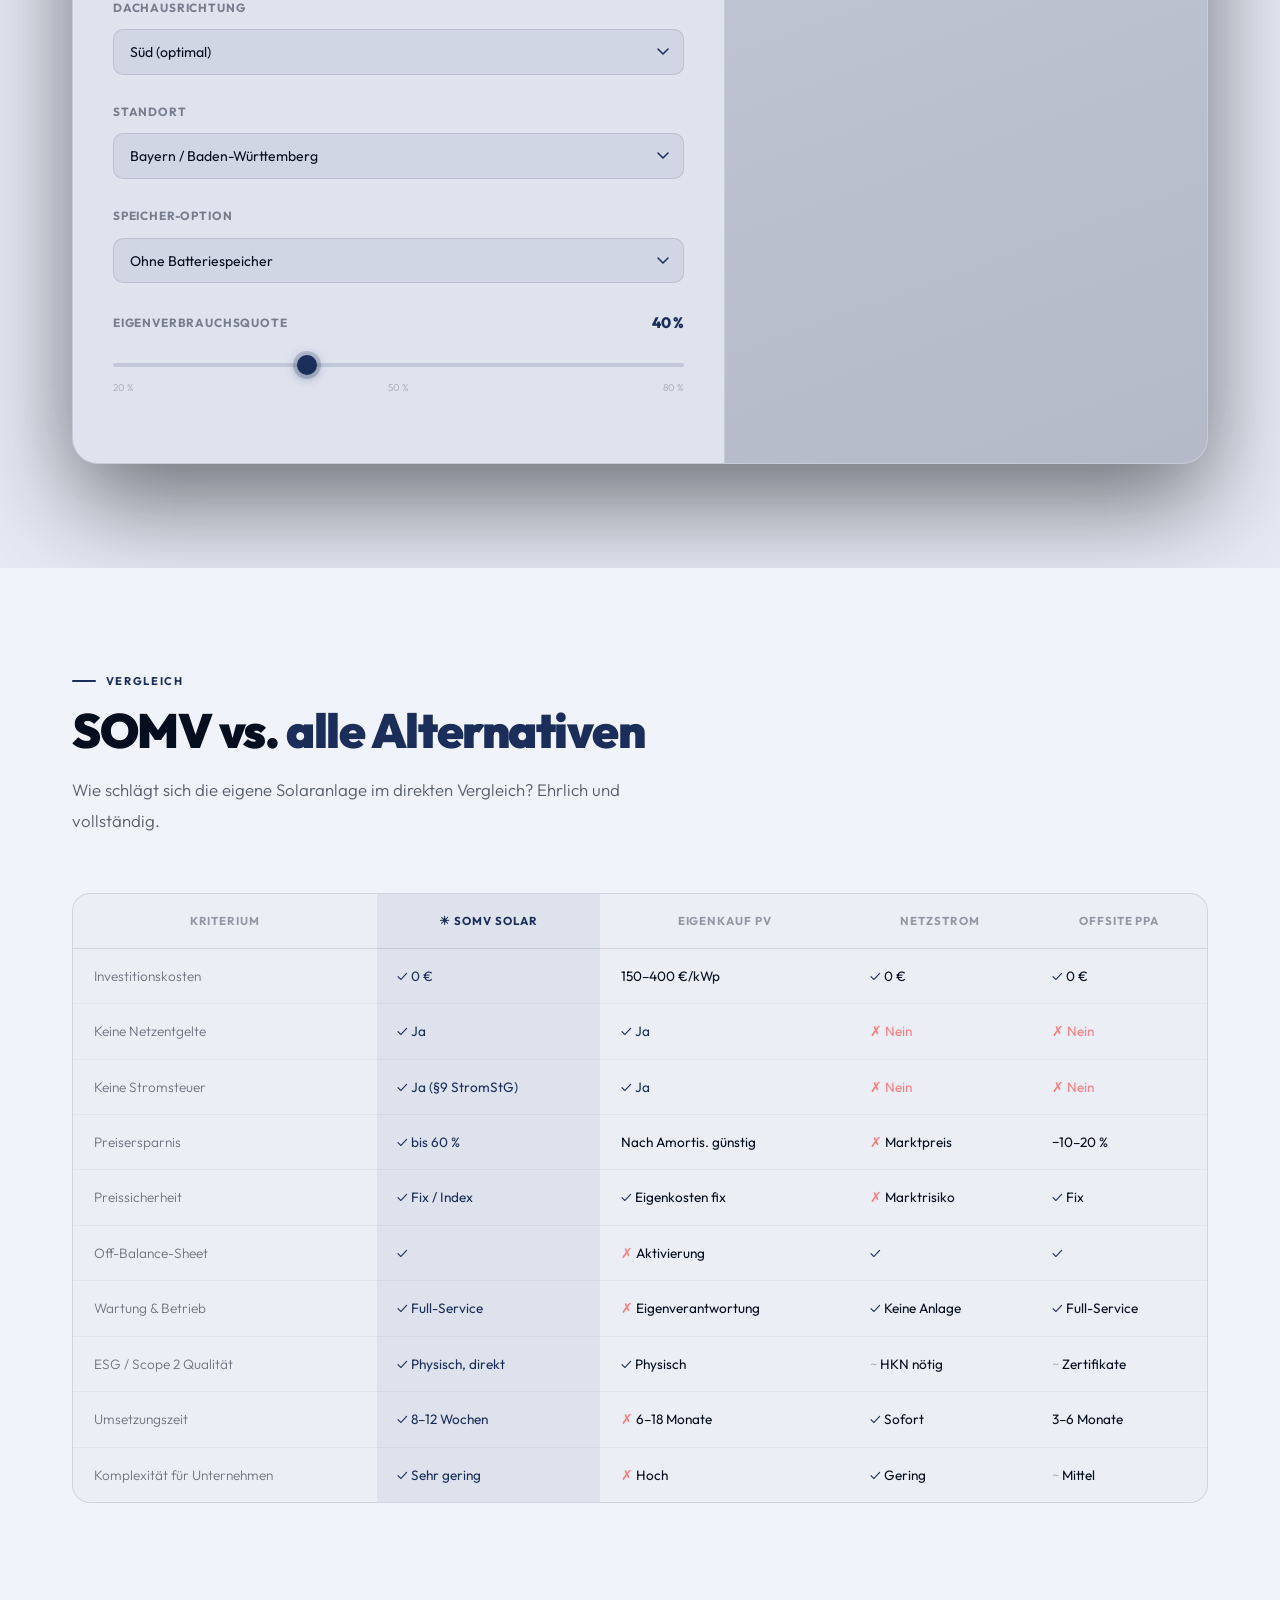
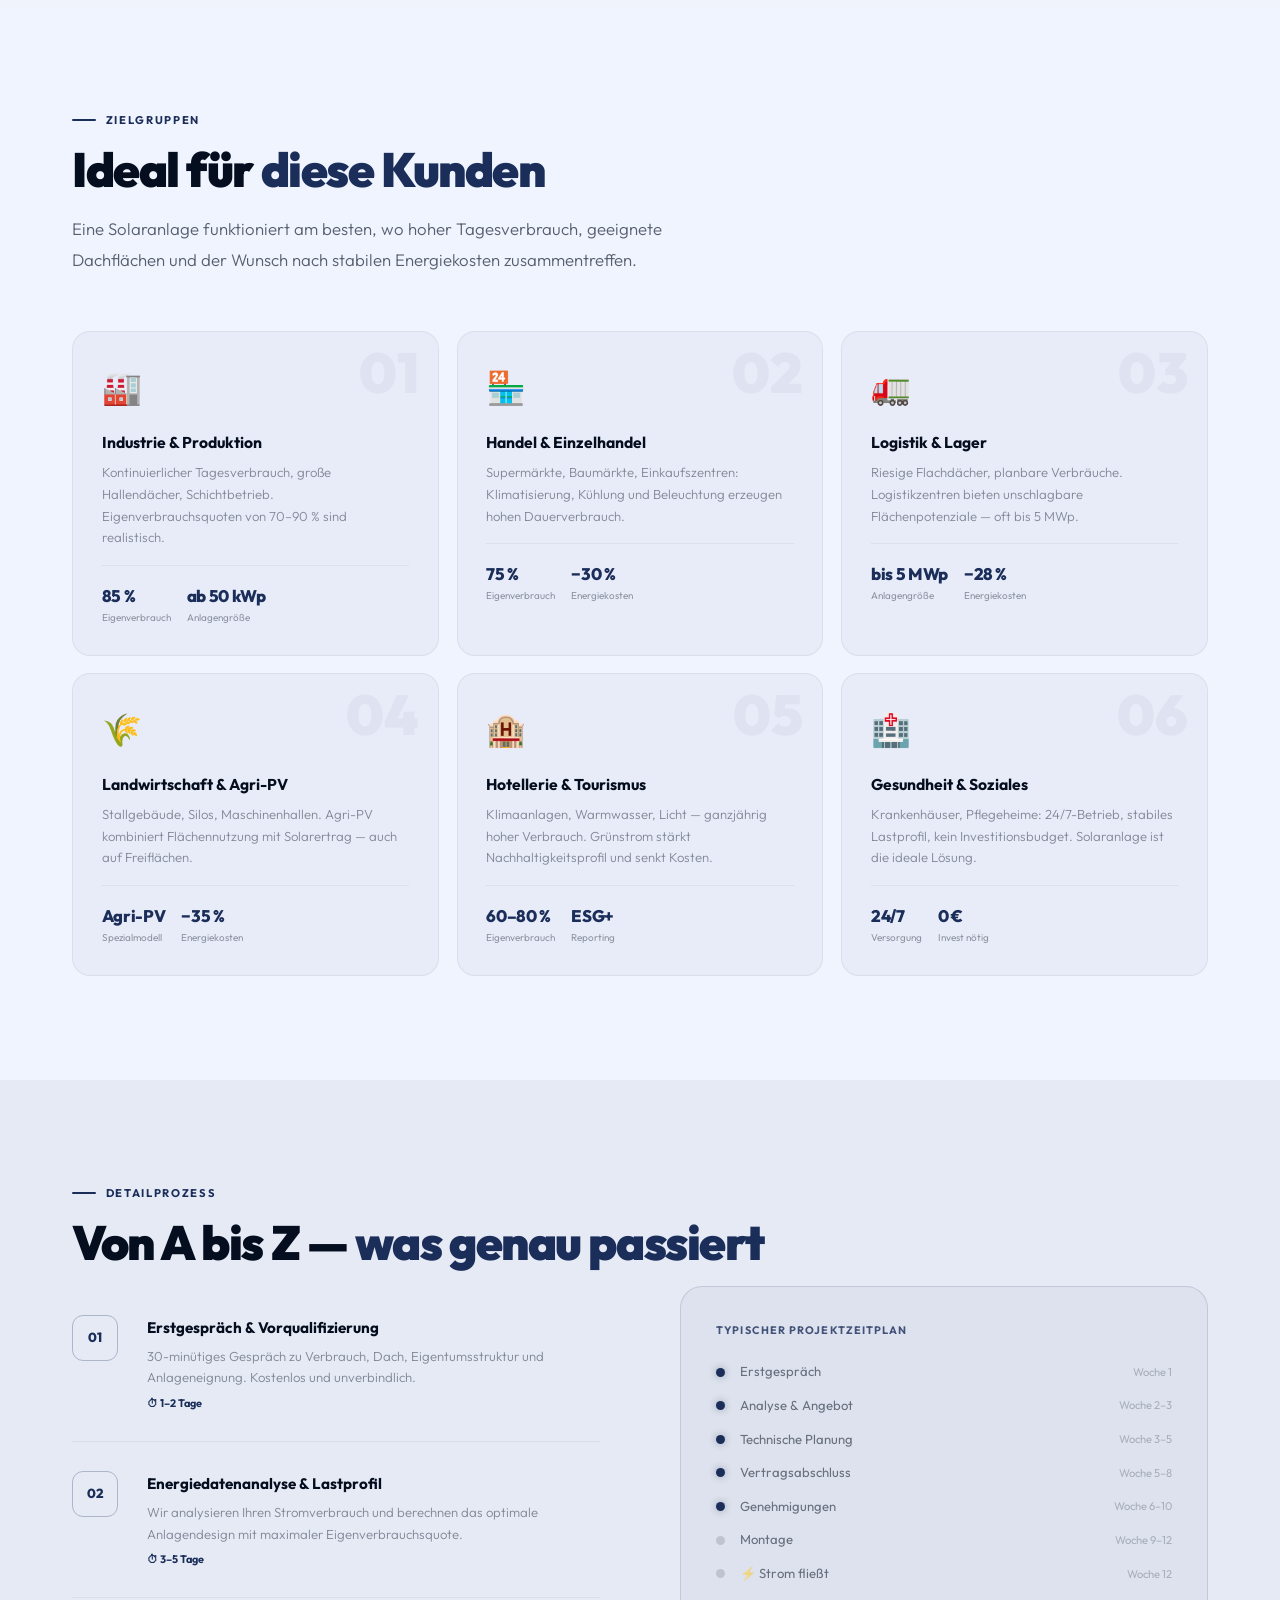
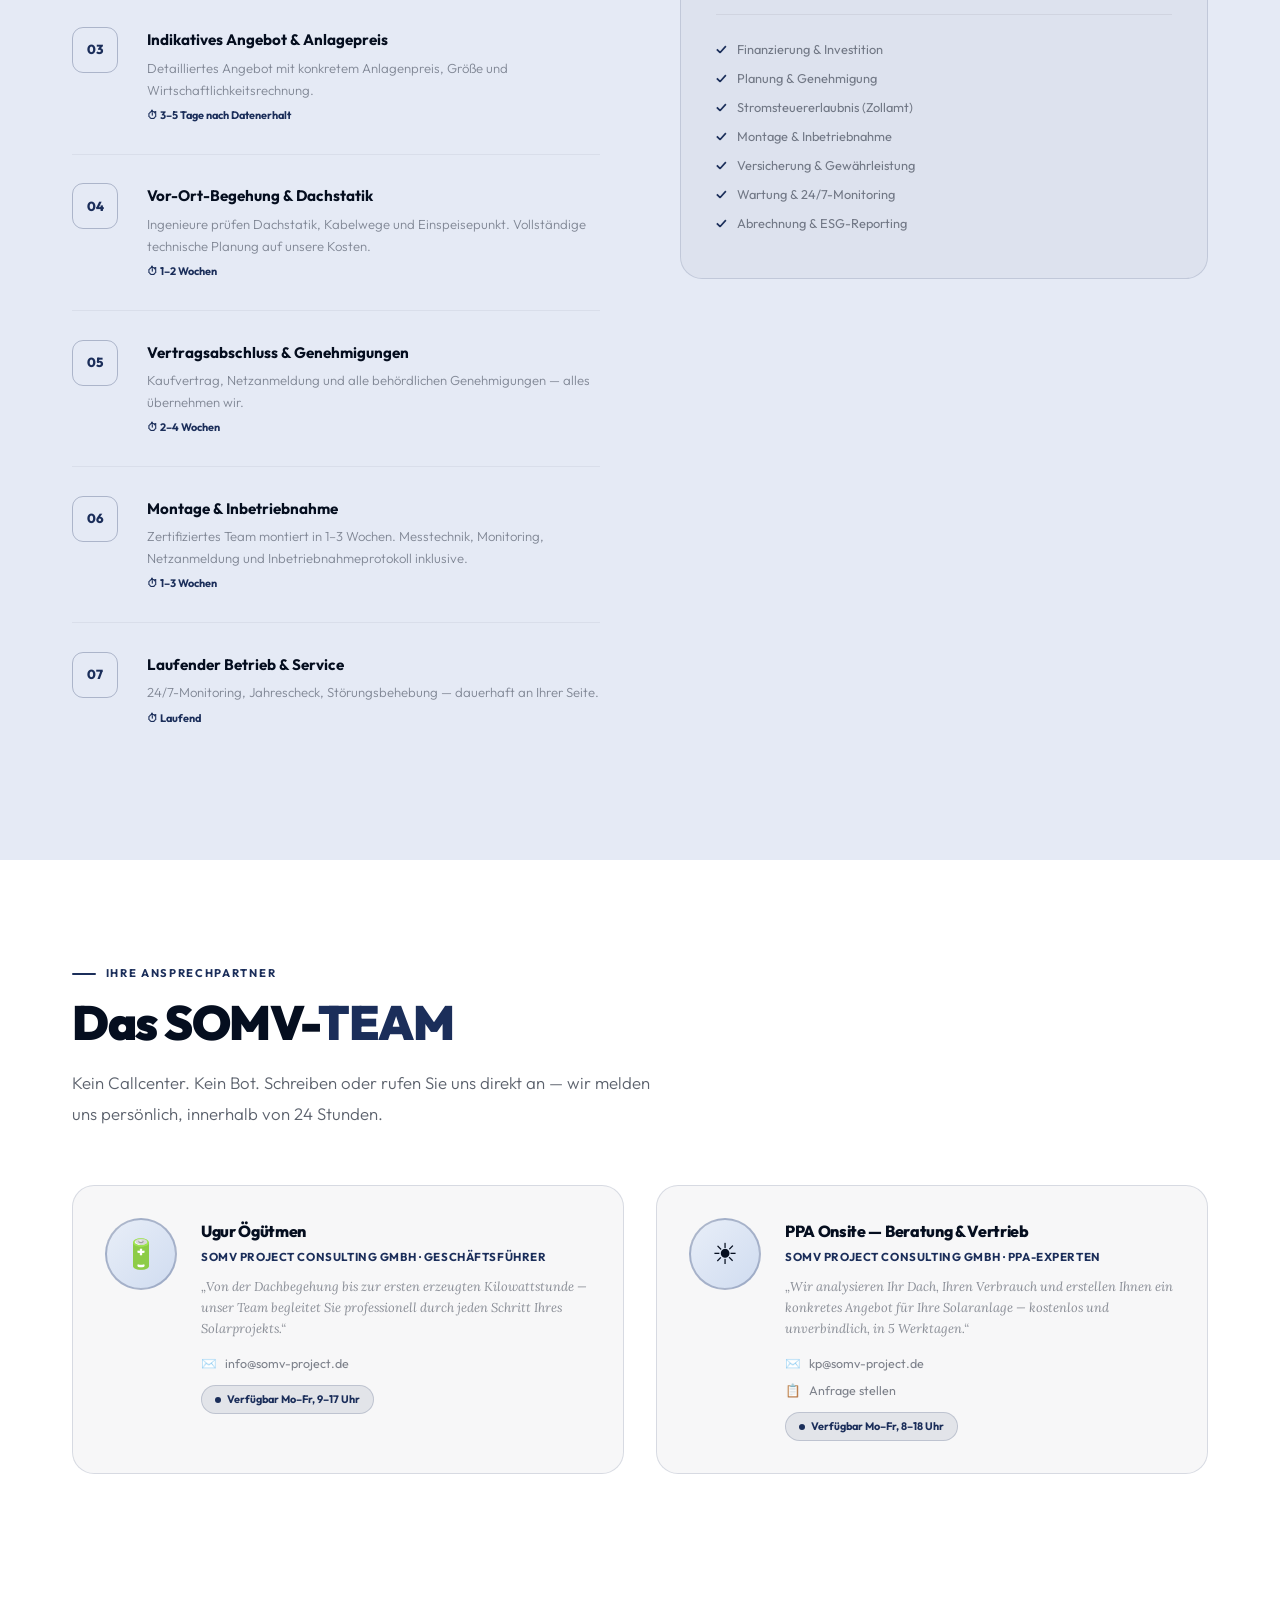
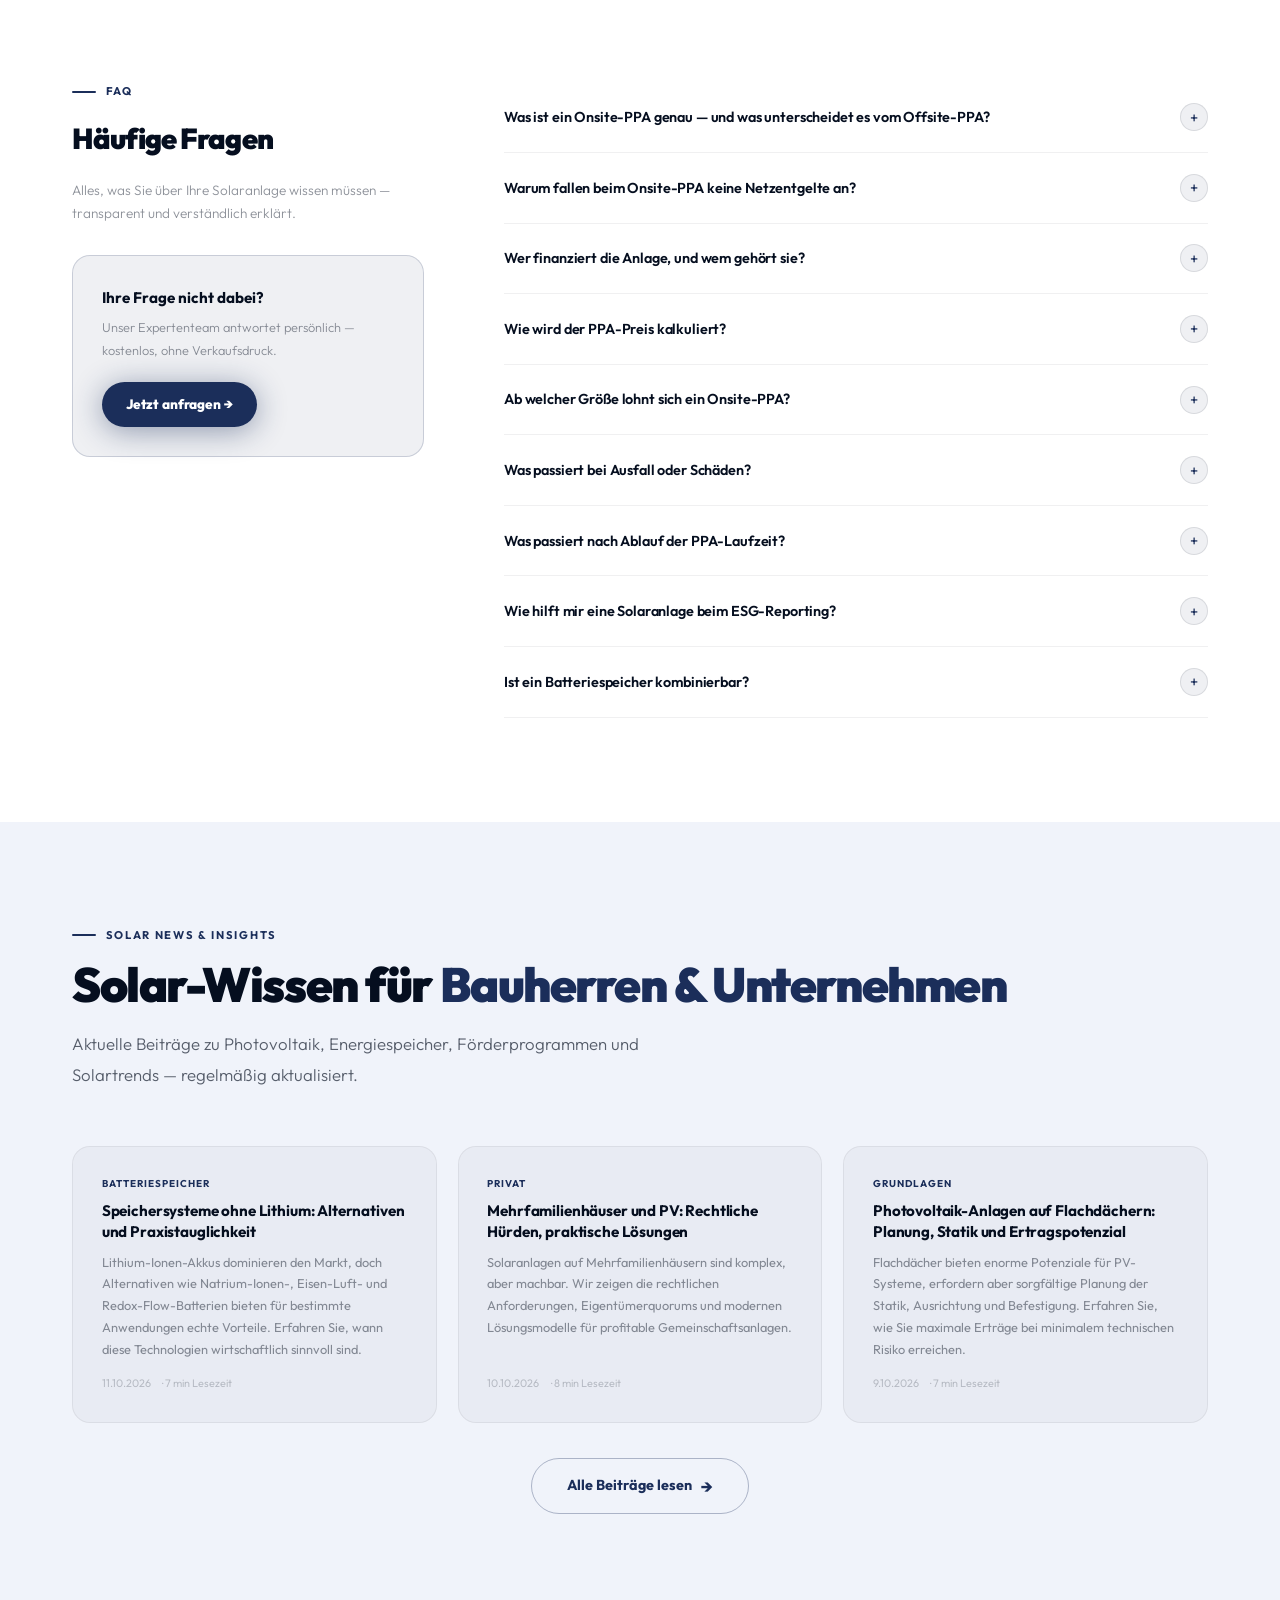
==== commit 9d218cec: "Add visitor analytics: cookieless Umami + consent-gated GA4 - analytics.js with own consent banner (" ====
--- a/html/index.html
+++ b/html/index.html
@@ -707,21 +707,13 @@
   .lang-switch{gap:.35rem}
 }
 </style>
+<script src="/analytics.js" defer data-ga="G-XXXXXXXXXX" data-umami="00000000-0000-0000-0000-000000000000" data-umami-src="https://stats.pilsner-vertrieb.de/script.js" data-privacy="/#datenschutz" data-accent="#1B2E5A"></script>
 </head>
 <body>
 
 <div id="cur"></div>
 <div id="cur-r"></div>
 <div id="prog"></div>
-
-<!-- COOKIE -->
-<div id="cookie">
-  <p data-i18n-html="cookie.text">Wir verwenden technisch notwendige Cookies. Mehr Infos in unserer <a href="#" onclick="openModal('datenschutz');return false;">Datenschutzerklärung</a>.</p>
-  <div class="cookie-btns">
-    <button id="cookie-btn" data-i18n="cookie.accept" onclick="localStorage.setItem('ppa_cookie','1');document.getElementById('cookie').style.display='none'">Alle akzeptieren</button>
-    <button id="cookie-reject" data-i18n="cookie.reject" onclick="localStorage.setItem('ppa_cookie','1');document.getElementById('cookie').style.display='none'">Nur notwendige</button>
-  </div>
-</div>
 
 <!-- WHATSAPP -->
 <a id="wa-btn" href="#kontakt" onclick="document.getElementById('kontakt').scrollIntoView({behavior:'smooth'});return false;">💬</a>
@@ -1464,7 +1456,7 @@
     <span data-i18n="ft.copy">© 2025 SOMV-Project.de — Alle Rechte vorbehalten · Angaben gemäß §5 DDG</span>
     <div class="fb-links">
       <a href="#" data-i18n="ft.imprint" onclick="openModal('impressum');return false;">Impressum</a>
-      <a href="#" data-i18n="ft.privacy" onclick="openModal('datenschutz');return false;">Datenschutz</a>
+      <a href="#" data-i18n="ft.privacy" onclick="openModal('datenschutz');return false;">Datenschutz</a> <a href="#" data-consent-open>Cookie-Einstellungen</a>
     </div>
   </div>
   <p style="font-size:.68rem;color:rgba(5,14,31,.15);text-align:center;margin-top:1.2rem;line-height:1.6">
@@ -1550,8 +1542,13 @@
     <h3>3. Externe Dienste — Web3Forms</h3>
     <p>Zur sicheren Übermittlung Ihrer Formulardaten nutzen wir den Dienst <strong style="color:#050E1F">Web3Forms</strong> (web3forms.com, Auftragsverarbeiter gemäß Art. 28 DSGVO). Die Daten werden verschlüsselt übertragen und nach Bearbeitung Ihrer Anfrage gelöscht, sofern keine gesetzlichen Aufbewahrungspflichten bestehen. Ein Auftragsverarbeitungsvertrag (AVV) ist abgeschlossen. Weitere Informationen: <a href="https://web3forms.com/privacy" target="_blank" rel="noopener">web3forms.com/privacy</a>.</p>
 
-    <h3>4. Cookies</h3>
-    <p>Diese Website verwendet ausschließlich <strong style="color:#050E1F">technisch notwendige Cookies</strong> (Cookie-Consent-Speicherung). Es werden keine Analyse-, Tracking- oder Marketing-Cookies eingesetzt. Eine Einwilligung ist für technisch notwendige Cookies nach § 25 Abs. 2 TDDDG nicht erforderlich.</p>
+    <h3>4. Cookies, Reichweitenmessung und Analyse</h3>
+  <h4>Speicherung Ihrer Cookie-Auswahl</h4>
+  <p>Ihre Auswahl im Cookie-Banner speichern wir im lokalen Speicher Ihres Browsers (localStorage, Eintrag „pv_consent_v1“). Das ist technisch erforderlich, damit wir Ihre Entscheidung respektieren können (§ 25 Abs. 2 Nr. 2 TDDDG). Weitere technisch notwendige Daten (z. B. Spracheinstellung) können ebenfalls lokal gespeichert werden.</p>
+  <h4>Umami – cookielose Reichweitenmessung</h4>
+  <p>Wir nutzen die Open-Source-Software Umami, die auf unserem eigenen Server bei der Hetzner Online GmbH in Deutschland betrieben wird. Umami setzt keine Cookies und speichert nichts auf Ihrem Endgerät. Erfasst werden aufgerufene Seite, verweisende Seite, Browser, Betriebssystem, Gerätetyp sowie Land/Region. IP-Adressen werden nicht gespeichert, sondern nur kurzzeitig verarbeitet, um einen täglich wechselnden, anonymen Kennwert zu bilden. Eine Weitergabe an Dritte findet nicht statt. Rechtsgrundlage ist unser berechtigtes Interesse an einer bedarfsgerechten Gestaltung unseres Angebots (Art. 6 Abs. 1 lit. f DSGVO). Ist in Ihrem Browser „Do Not Track“ aktiviert, findet keine Messung statt. Sie können der Verarbeitung jederzeit widersprechen.</p>
+  <h4>Google Analytics 4 – nur mit Ihrer Einwilligung</h4>
+  <p>Nur wenn Sie im Cookie-Banner auf „Akzeptieren“ klicken, nutzen wir Google Analytics 4 der Google Ireland Limited, Gordon House, Barrow Street, Dublin 4, Irland. Google Analytics setzt Cookies (z. B. „_ga“, Speicherdauer bis zu 2 Jahre) und verarbeitet Nutzungsdaten wie aufgerufene Seiten, Verweildauer, Geräte- und Browserinformationen sowie Ihre IP-Adresse, die in der EU gekürzt wird. Werbe- und Personalisierungsfunktionen sind deaktiviert. Dabei können Daten an die Google LLC in den USA übermittelt werden; Google LLC ist nach dem EU-US Data Privacy Framework zertifiziert. Mit Google besteht ein Vertrag zur Auftragsverarbeitung. Die Daten werden nach 14 Monaten gelöscht. Rechtsgrundlage ist Ihre Einwilligung (Art. 6 Abs. 1 lit. a DSGVO, § 25 Abs. 1 TDDDG). Sie können sie jederzeit mit Wirkung für die Zukunft widerrufen, über den Link „Cookie-Einstellungen“ bzw. „Cookies“ im Fußbereich jeder Seite. Weitere Informationen: <a href="https://policies.google.com/privacy" target="_blank" rel="noopener">policies.google.com/privacy</a>.</p>
 
     <h3>5. Server-Logfiles</h3>
     <p>Unser Hosting-Anbieter speichert beim Aufruf der Website automatisch technische Verbindungsdaten (IP-Adresse, Datum/Uhrzeit, aufgerufene Seite, Browsertyp). Diese Daten dienen ausschließlich der Betriebssicherheit, werden nicht mit anderen Daten verknüpft und nach spätestens 14 Tagen gelöscht. Rechtsgrundlage: Art. 6 Abs. 1 lit. f DSGVO (berechtigtes Interesse).</p>
@@ -3028,11 +3025,9 @@
   const saved = localStorage.getItem('ppa_lang') || 'de';
   setLang(saved);
 
-  // Cookie banner persistence
-  if (localStorage.getItem('ppa_cookie')) {
-    const cb = document.getElementById('cookie');
-    if (cb) cb.style.display = 'none';
-  }
+  // Datenschutz direkt per Link öffnen (z.B. aus dem Cookie-Banner)
+  if (location.hash === '#datenschutz' && typeof openModal === 'function') openModal('datenschutz');
+
 })();
 </script>
 
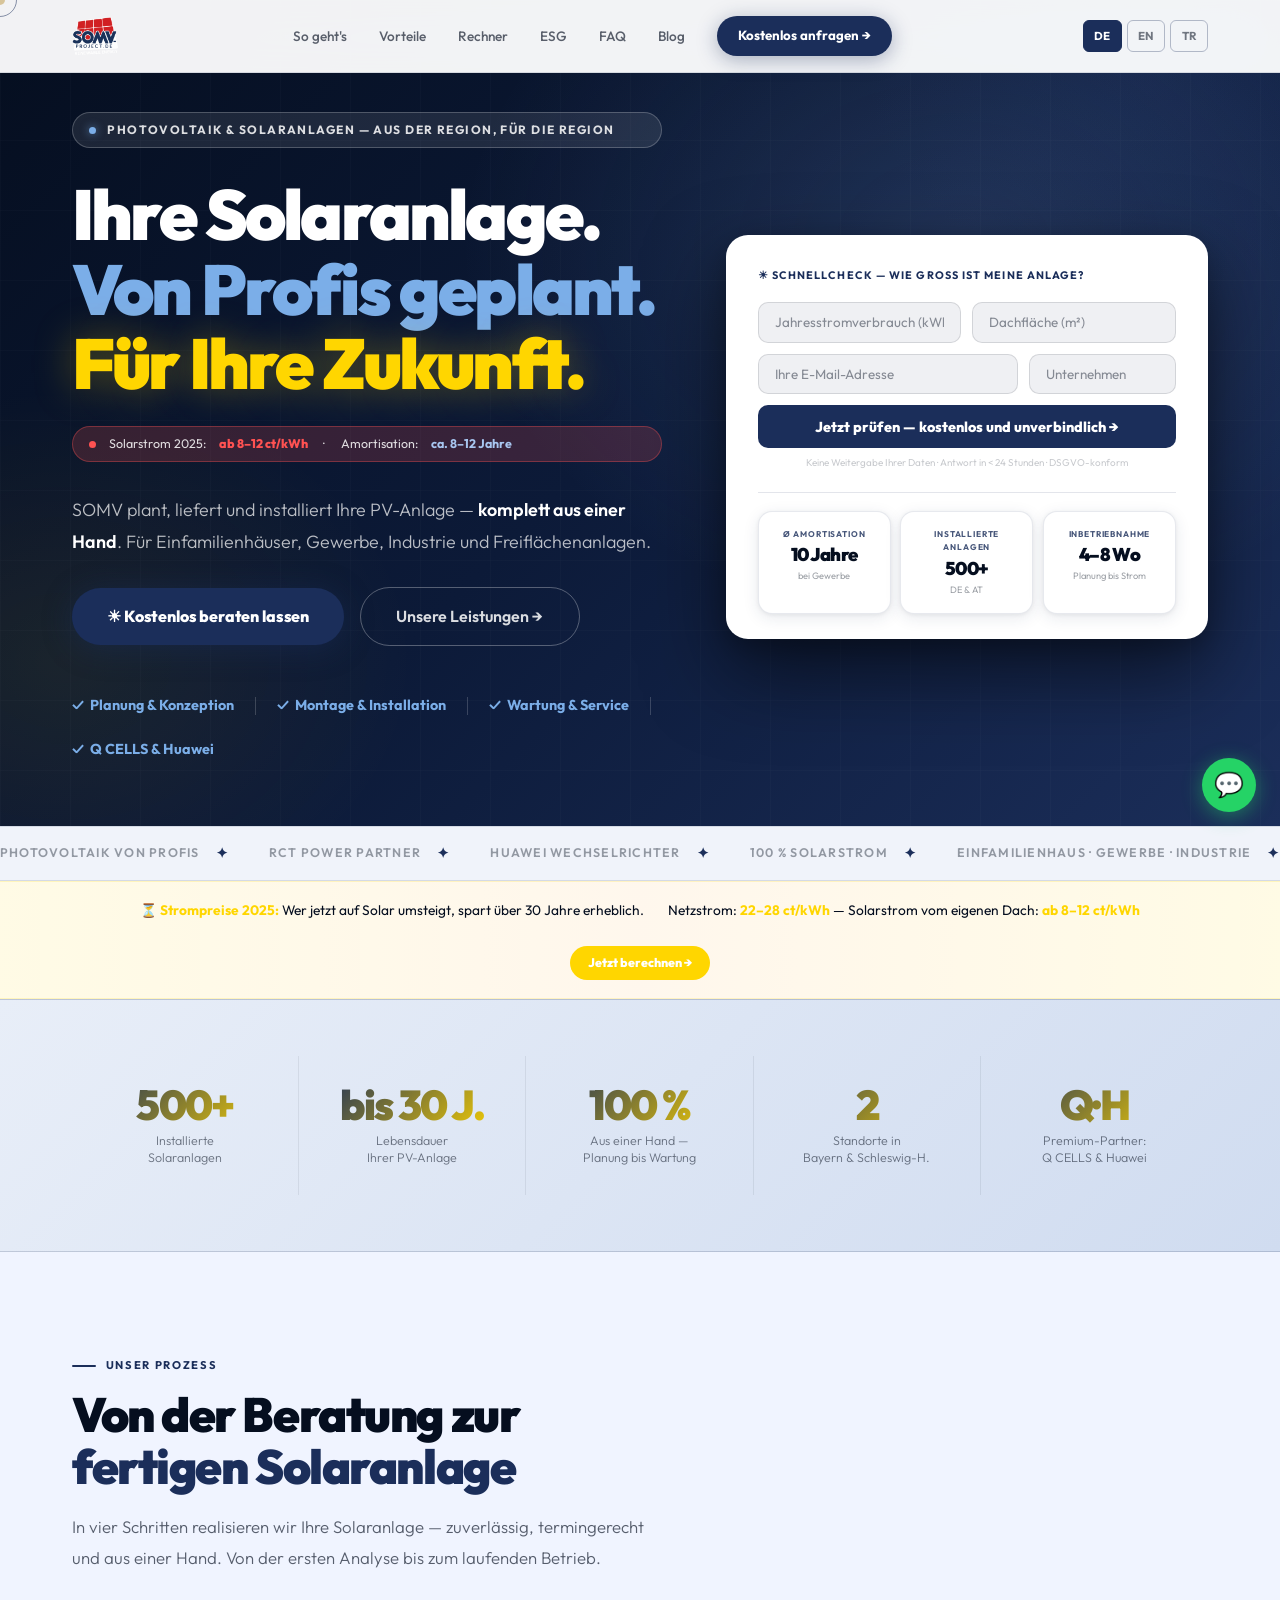
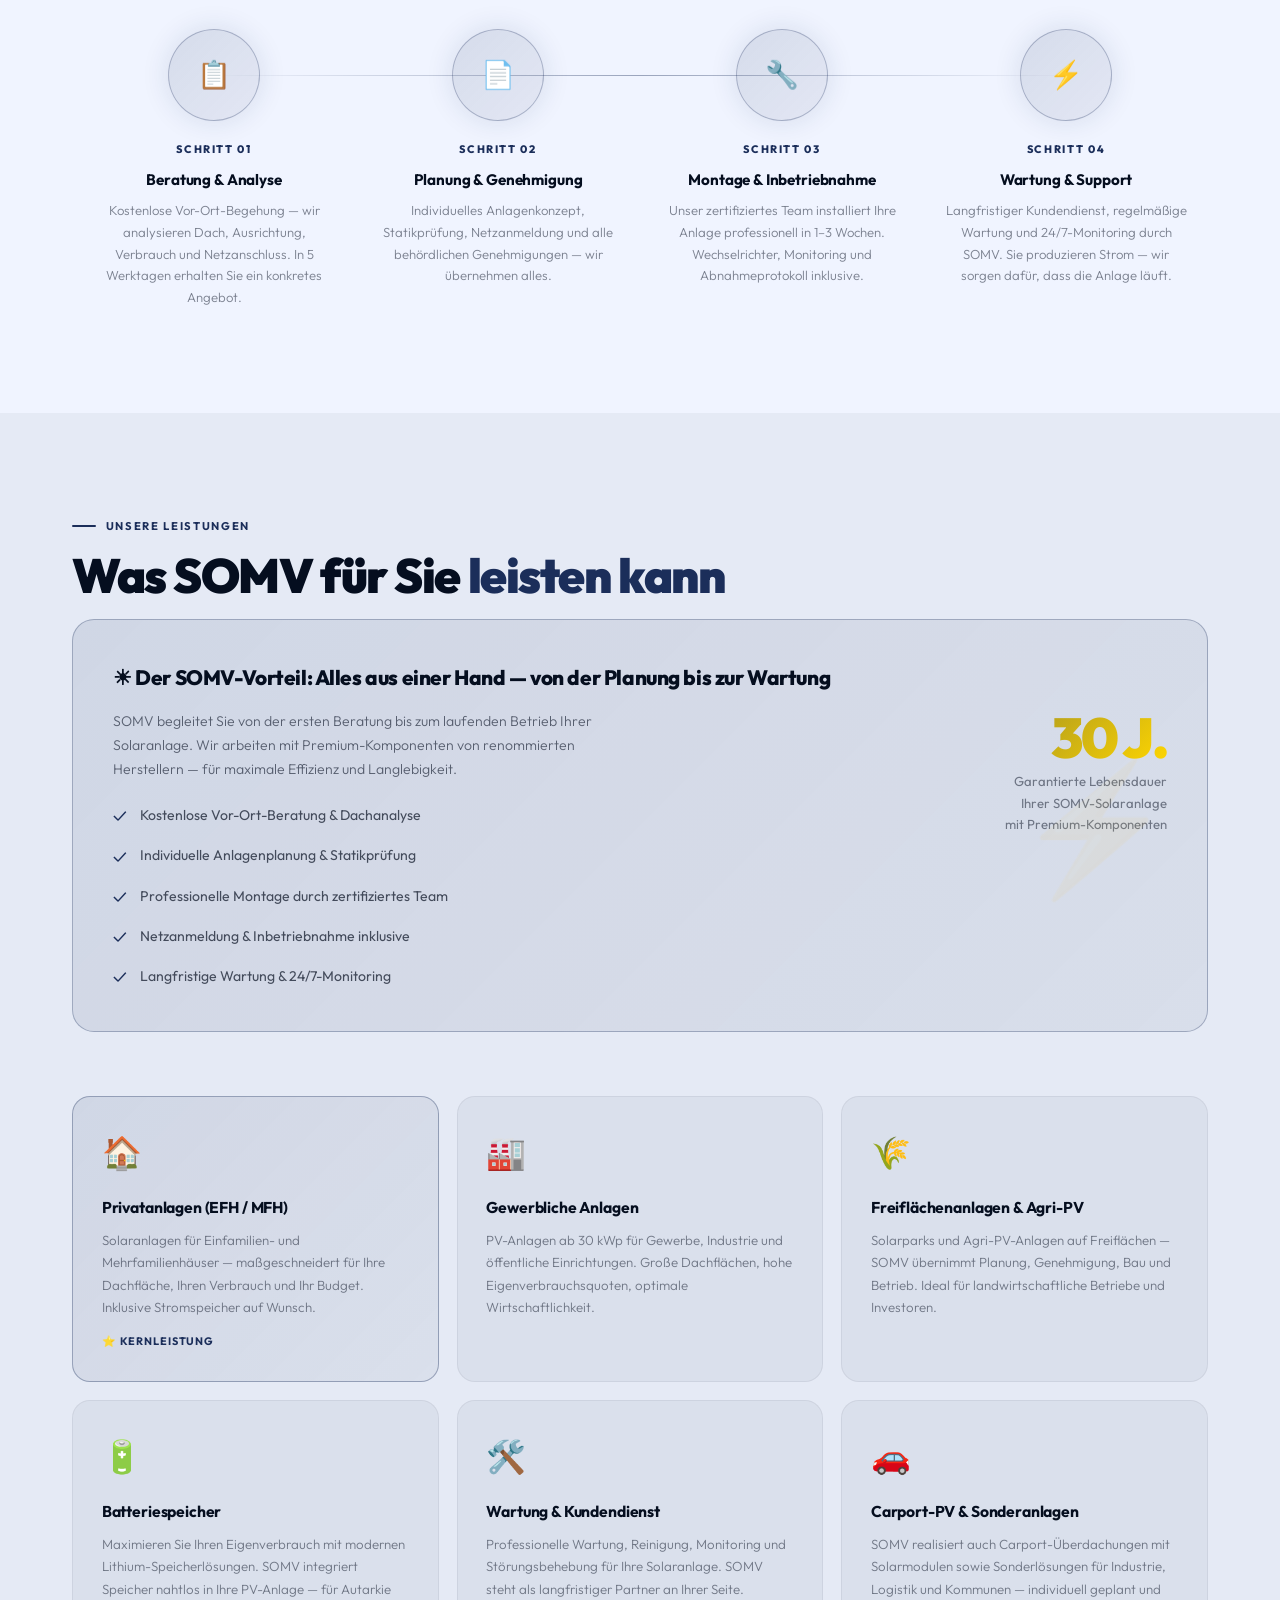
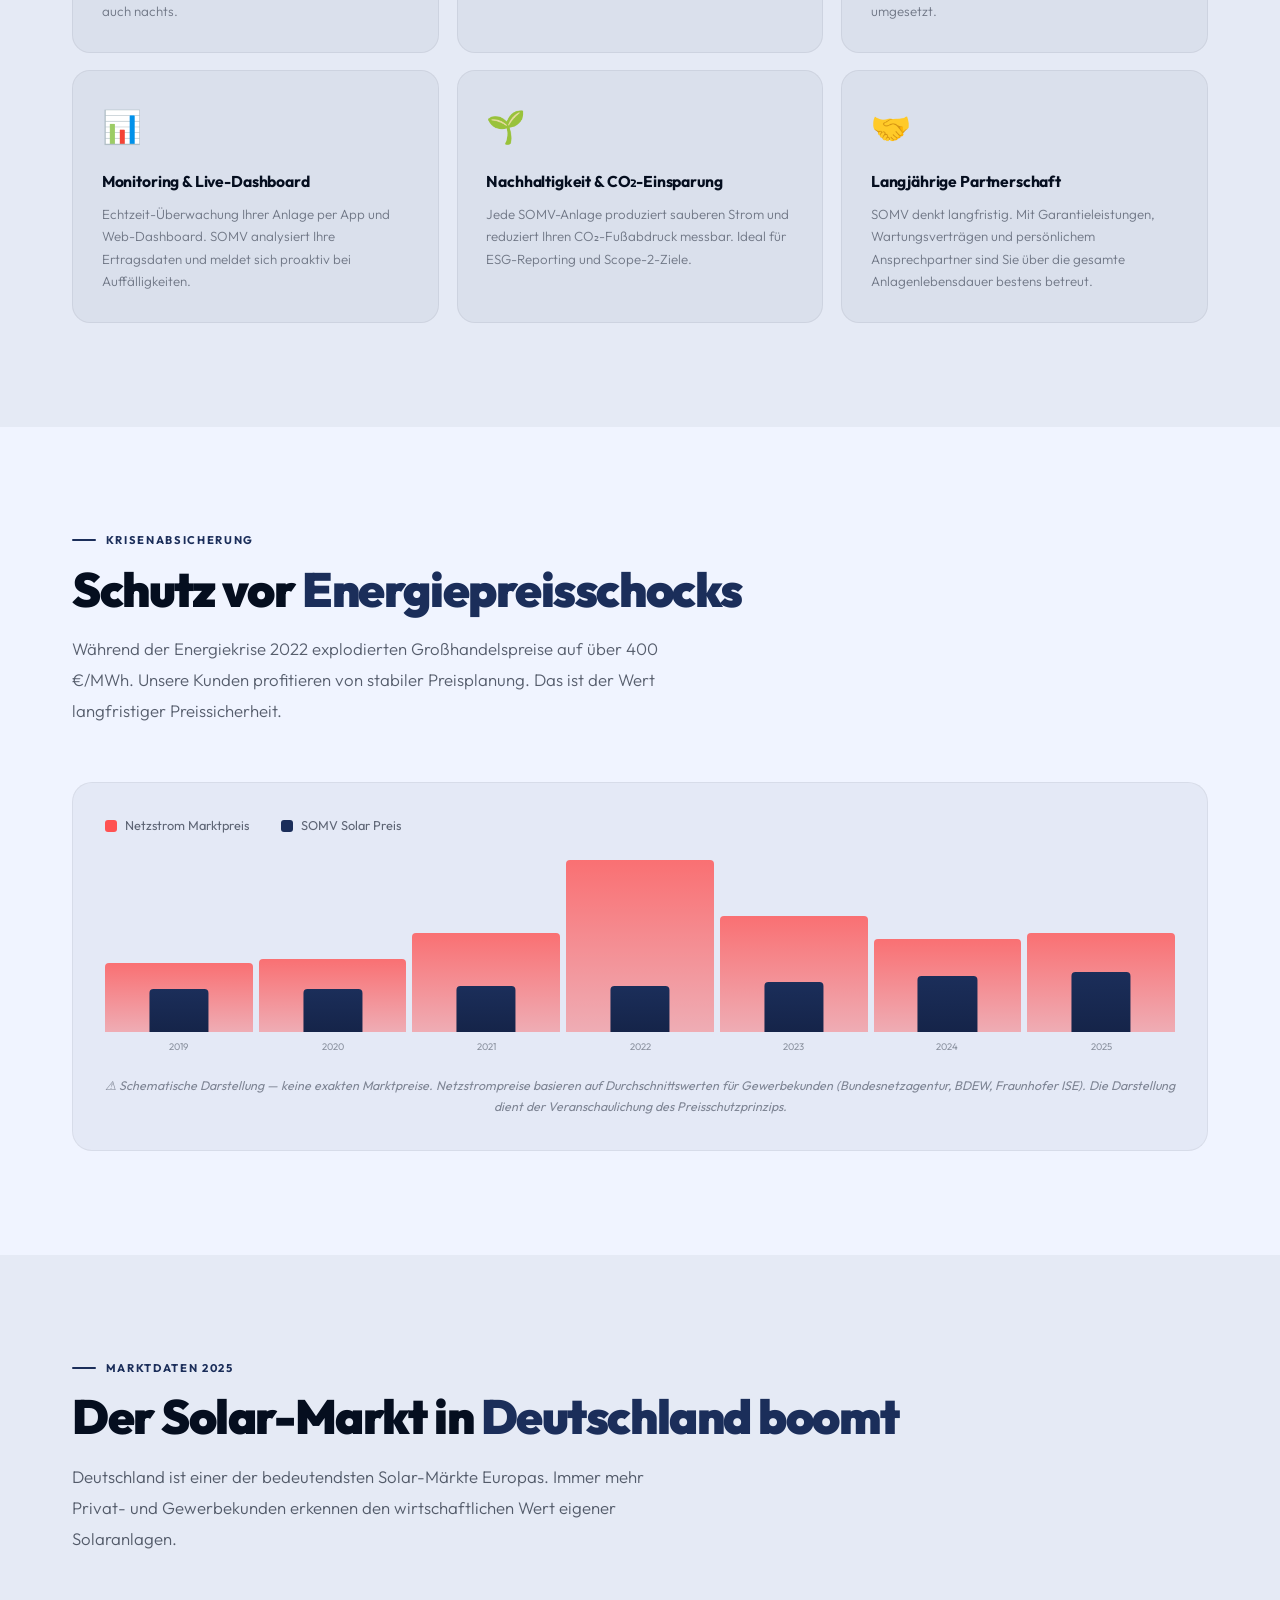
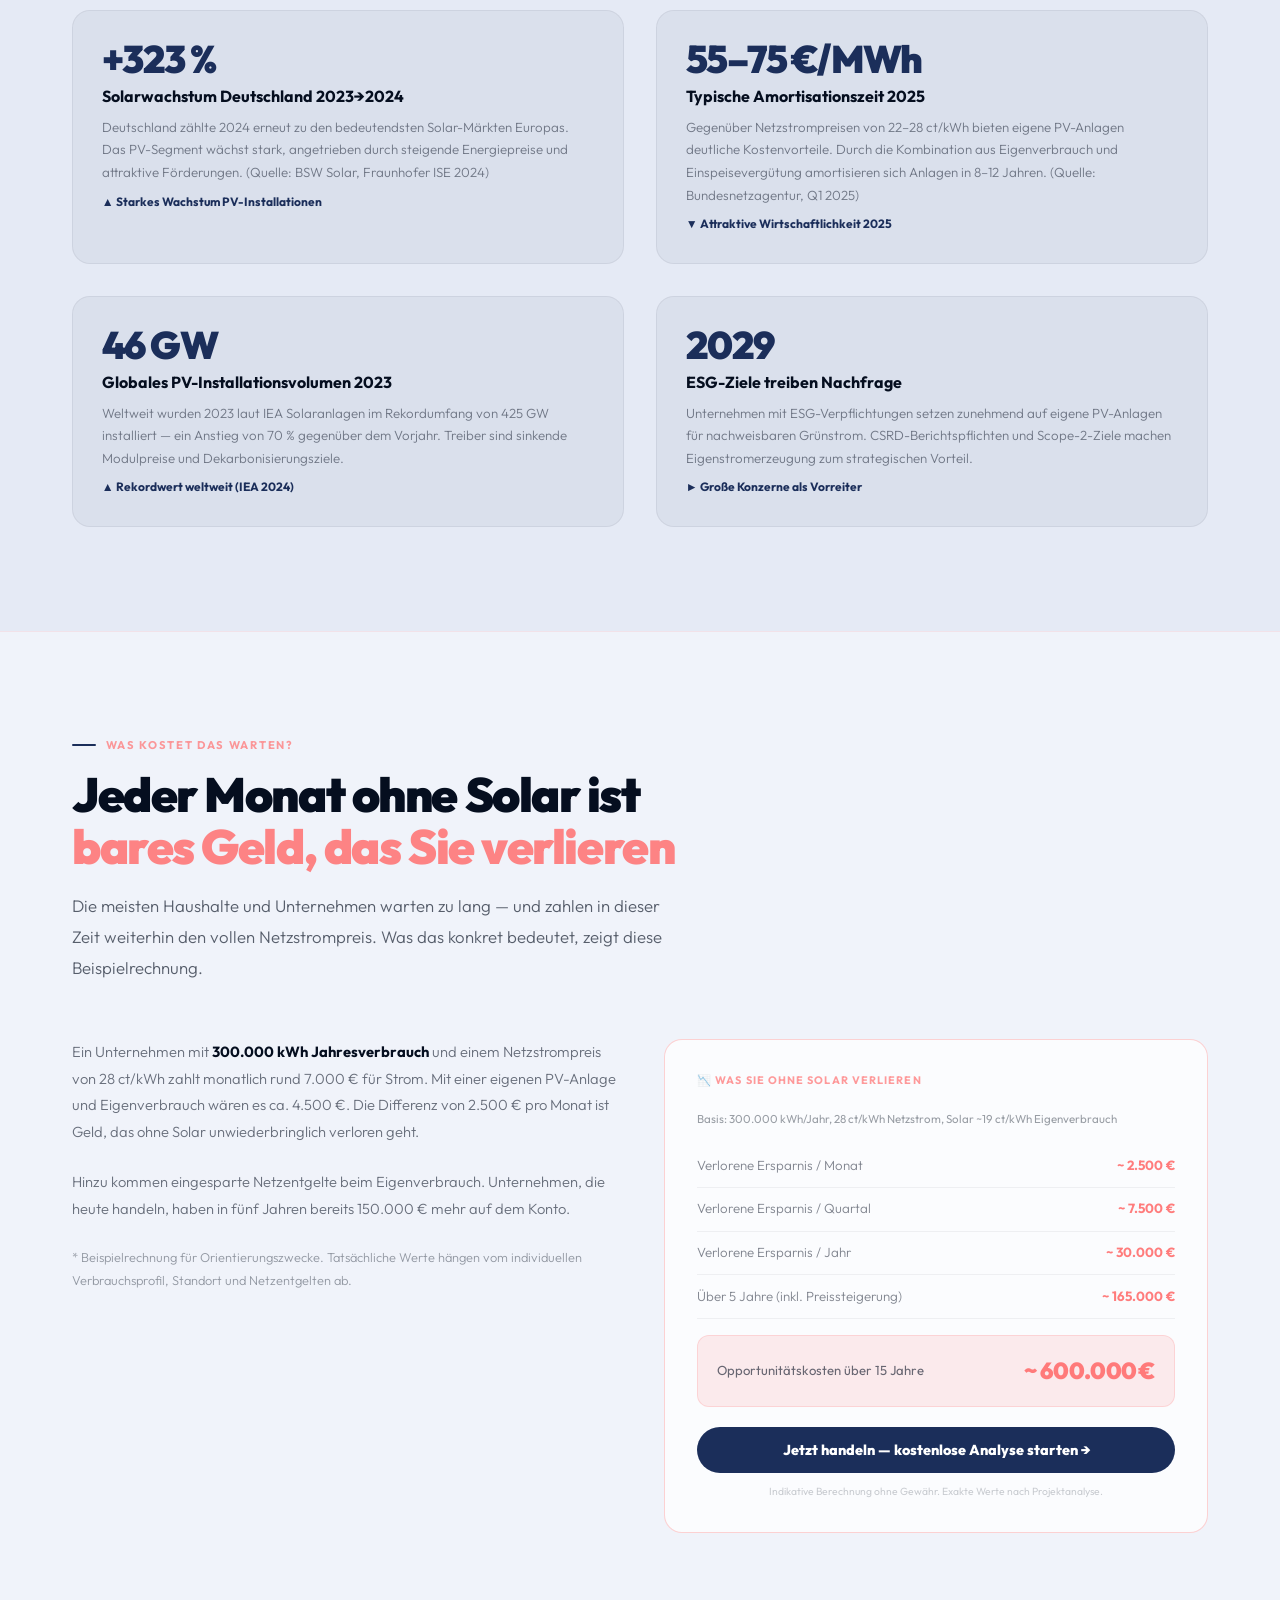
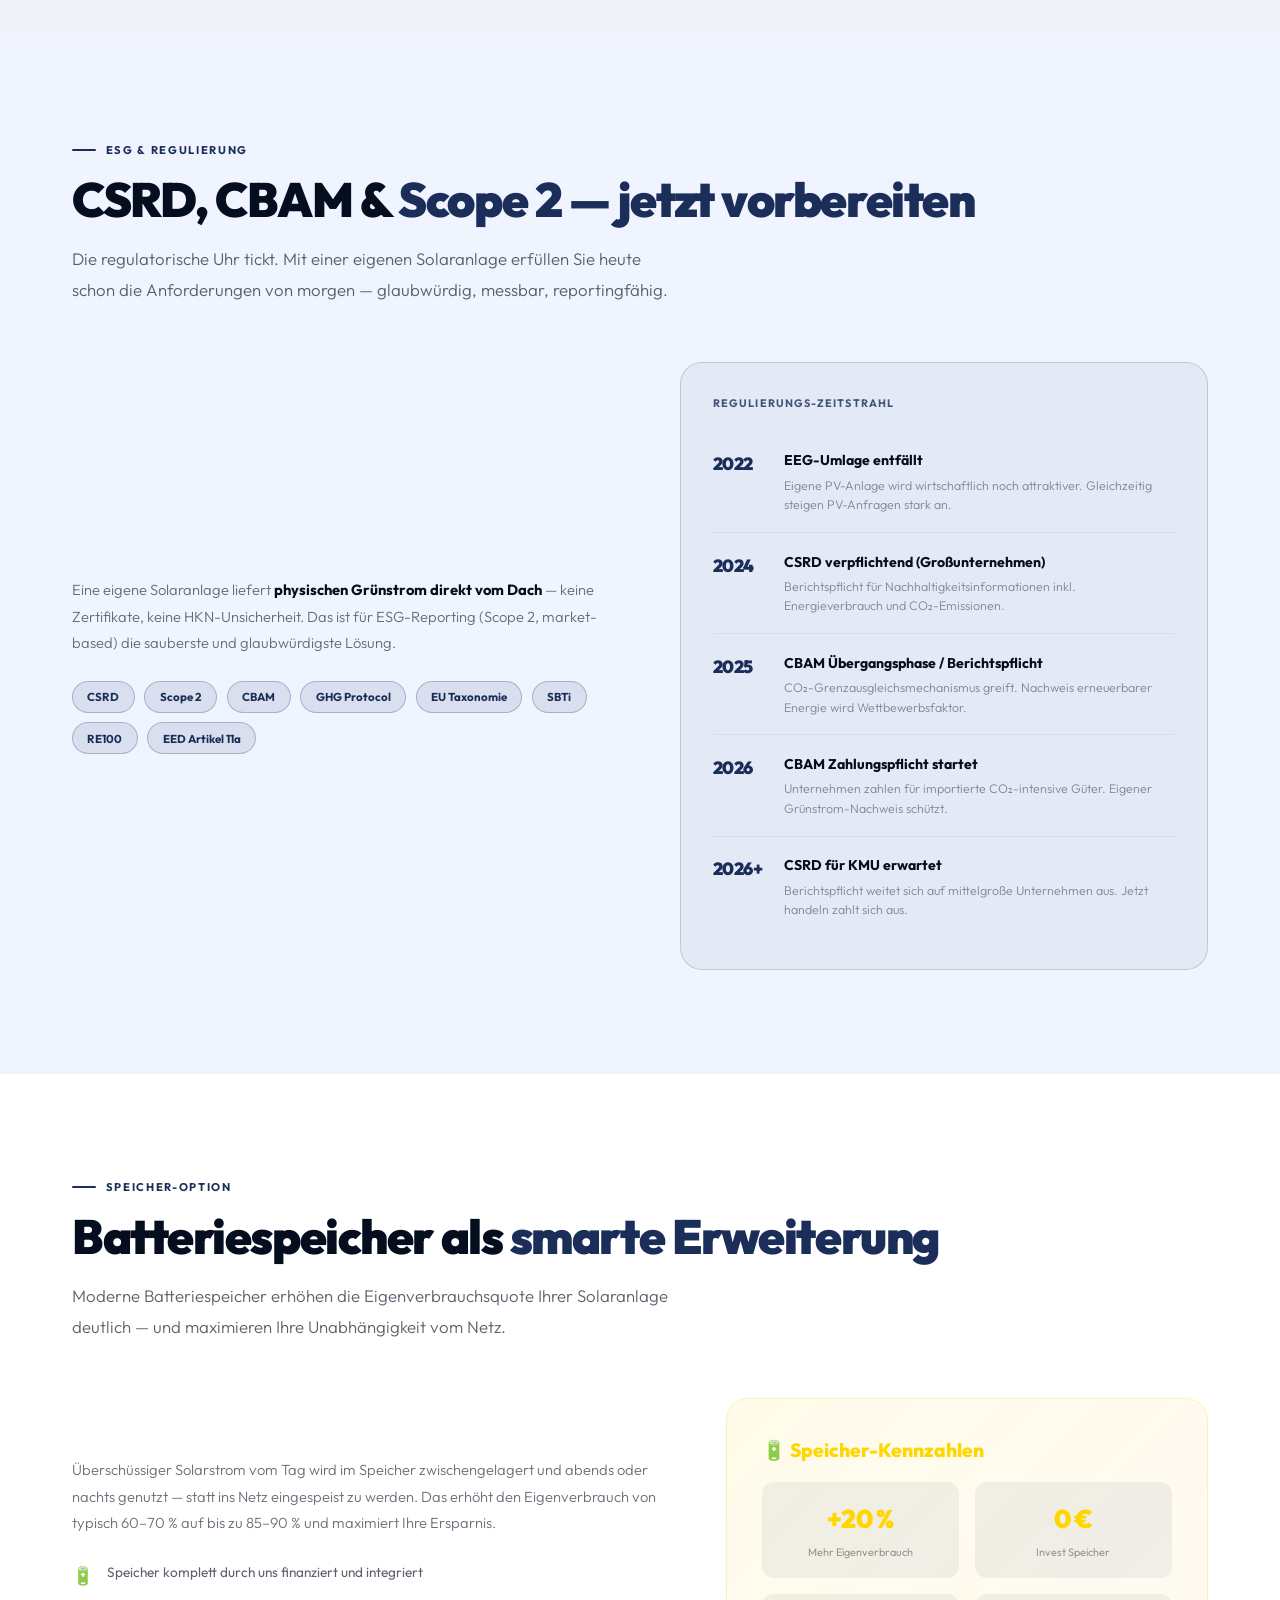
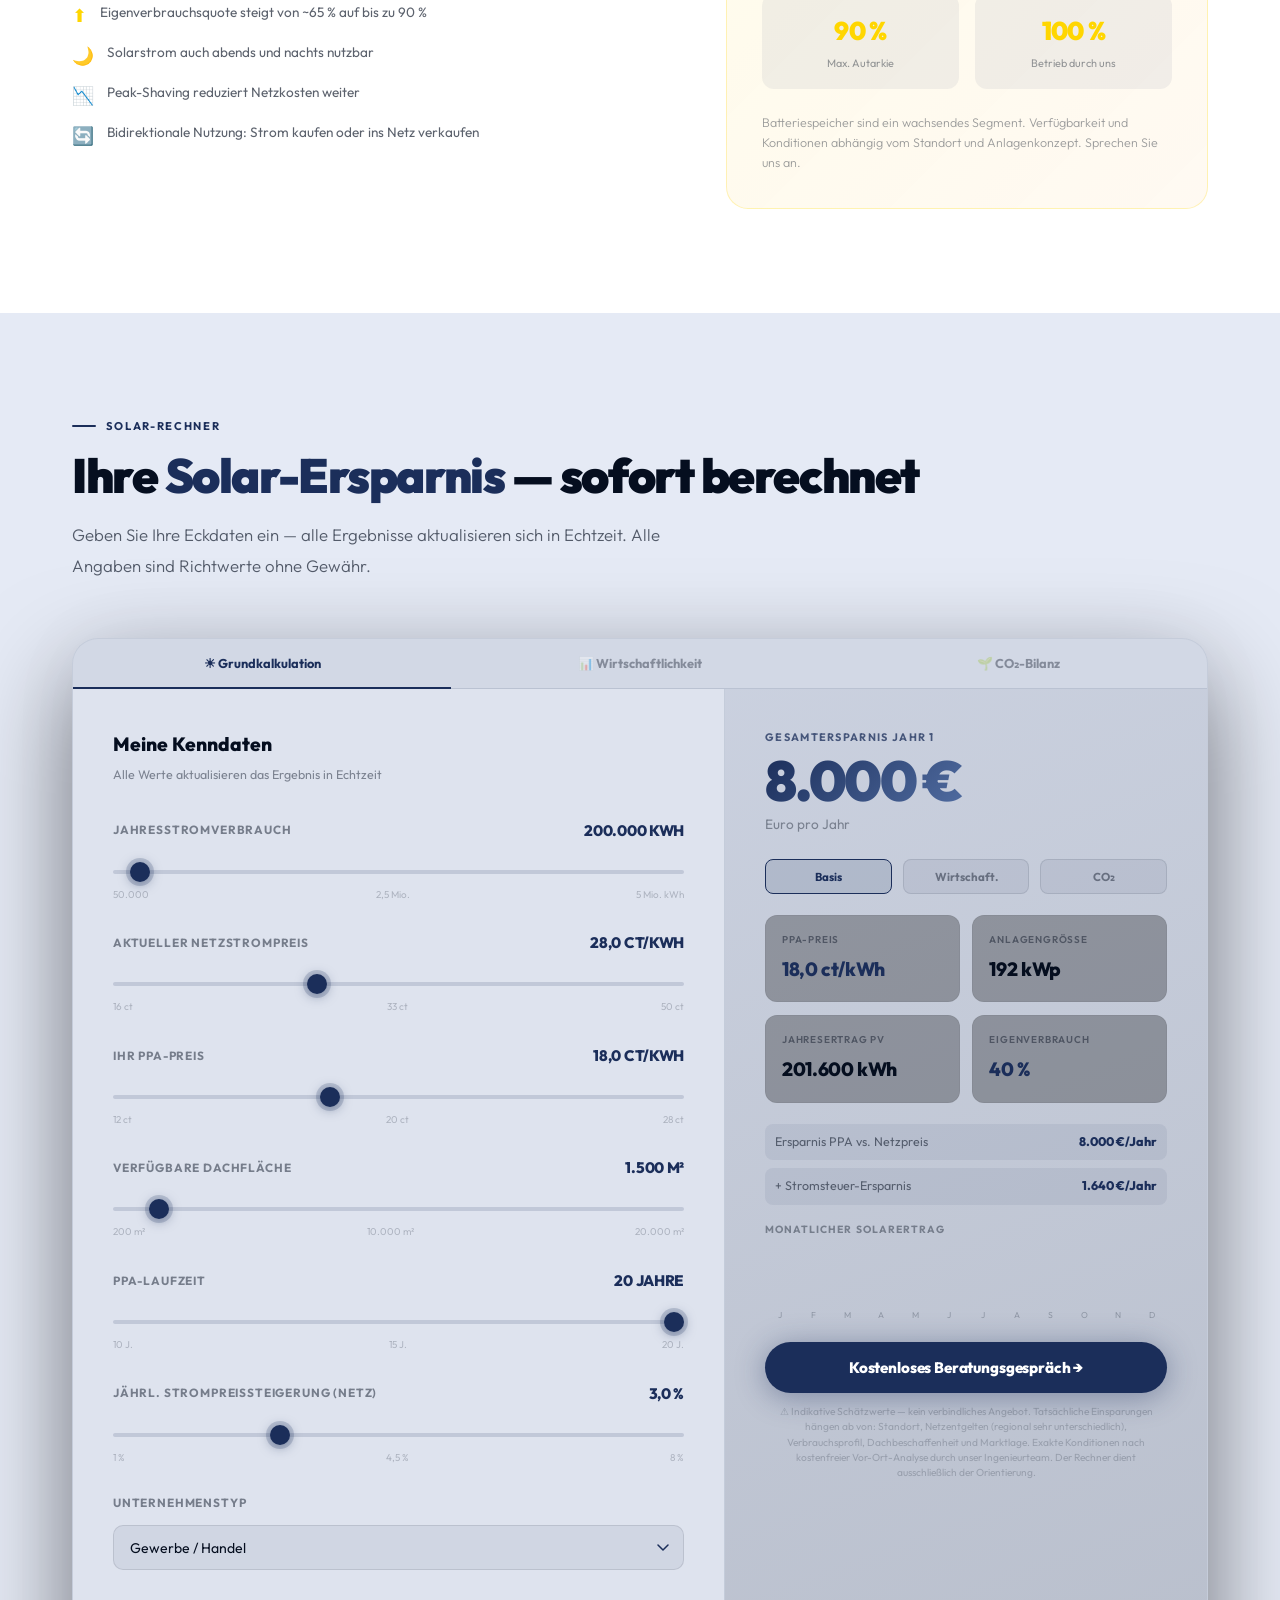
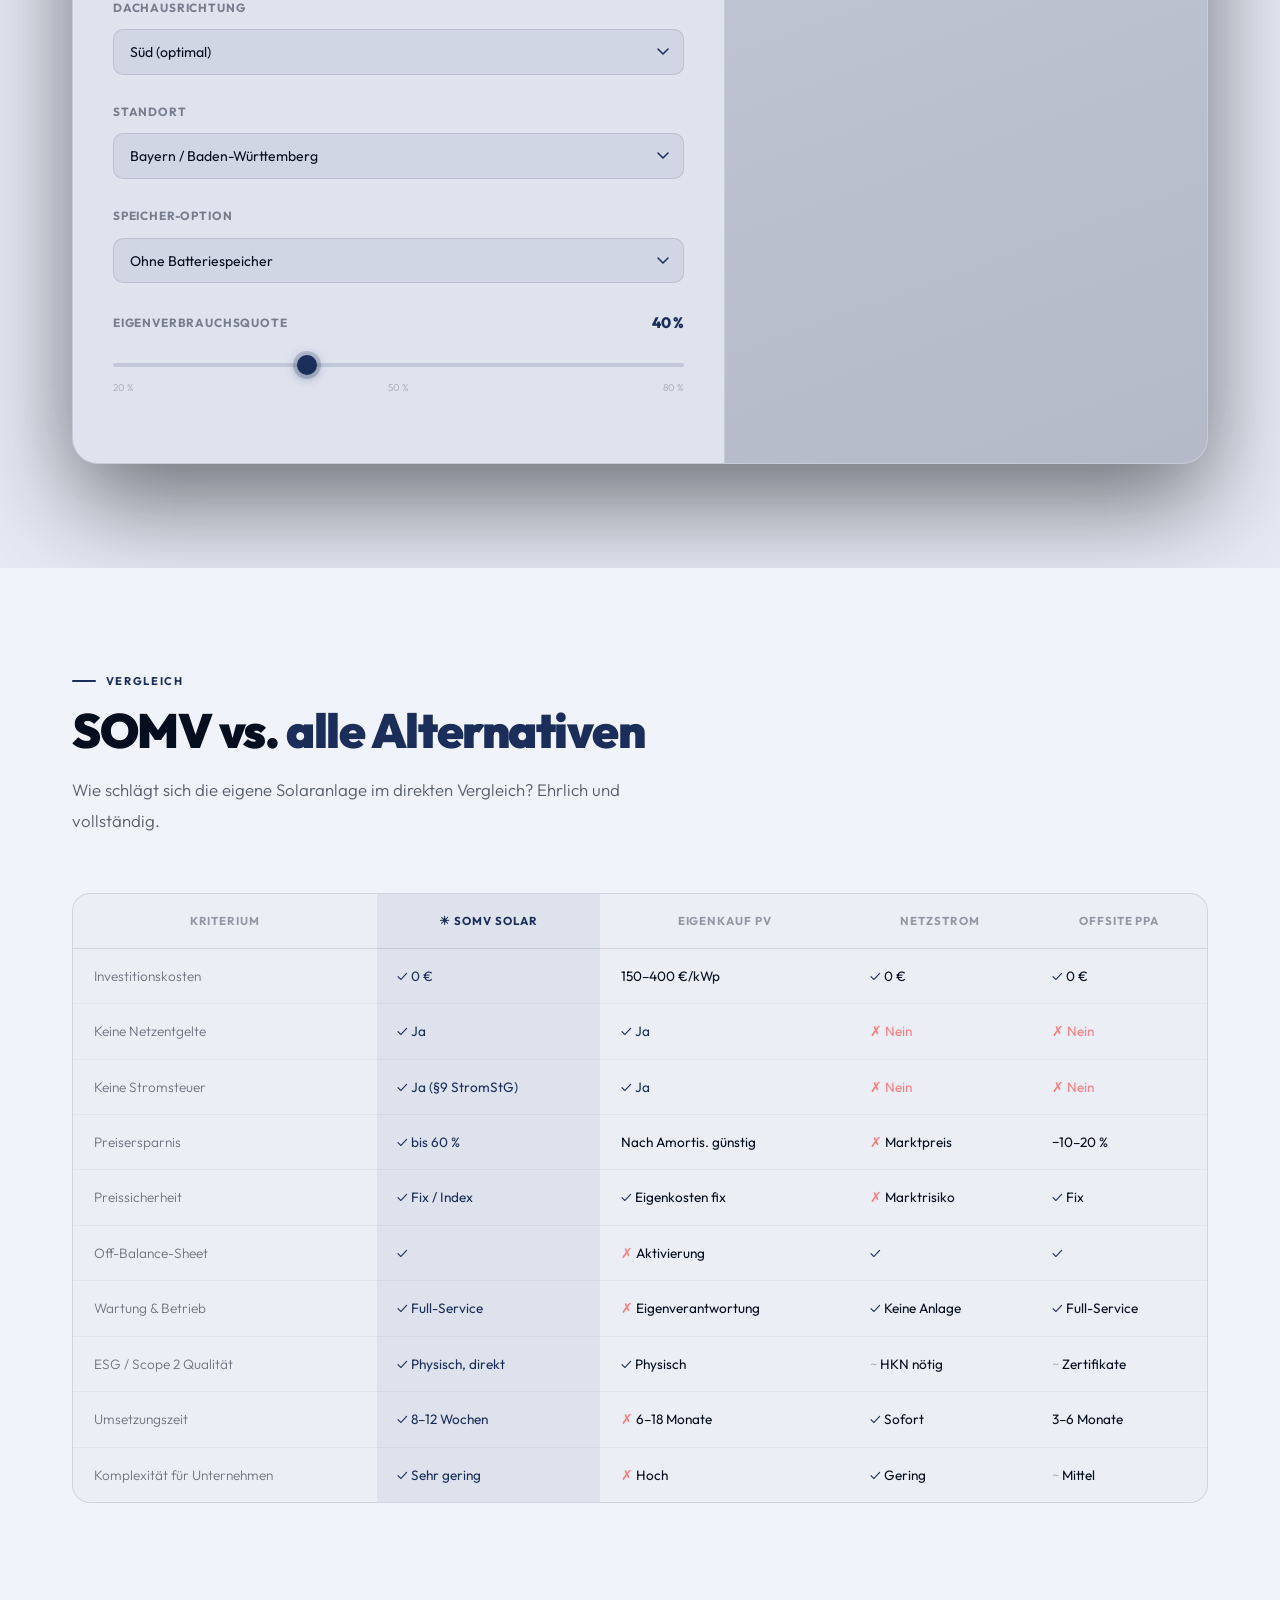
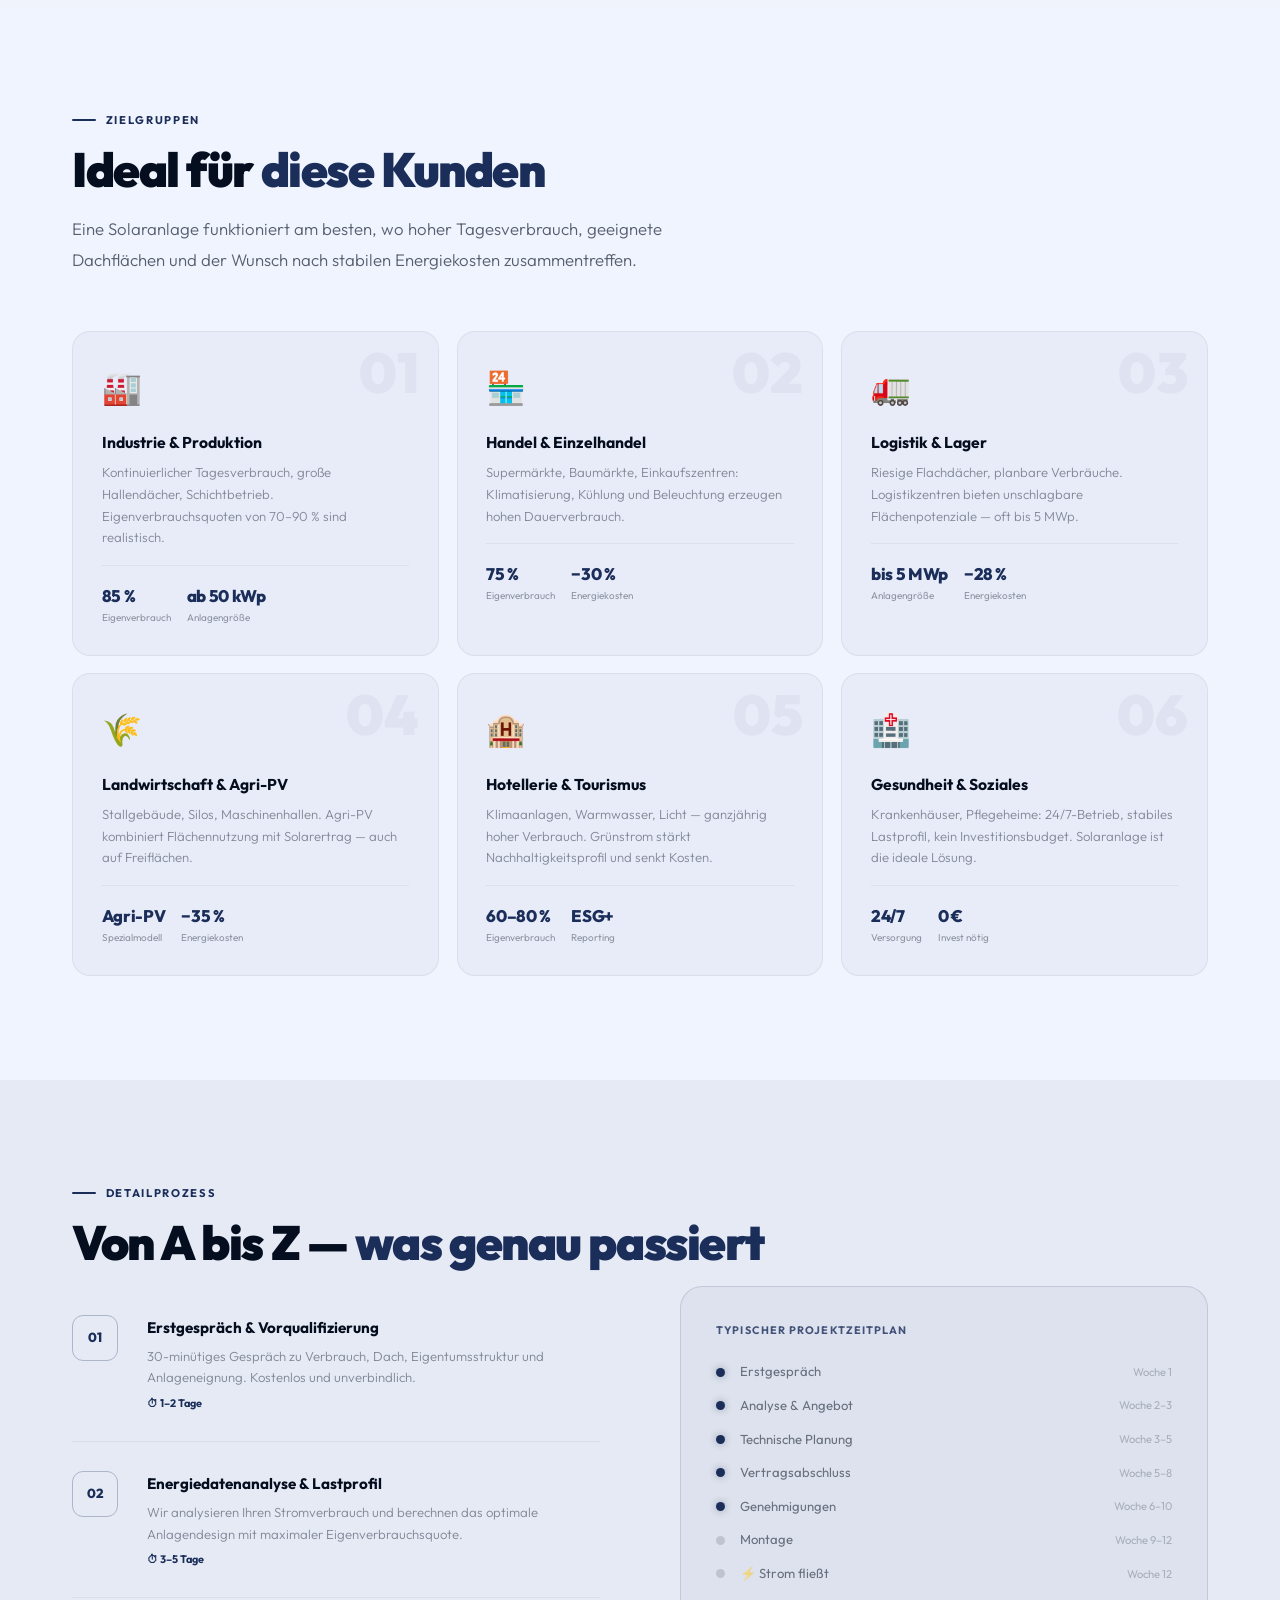
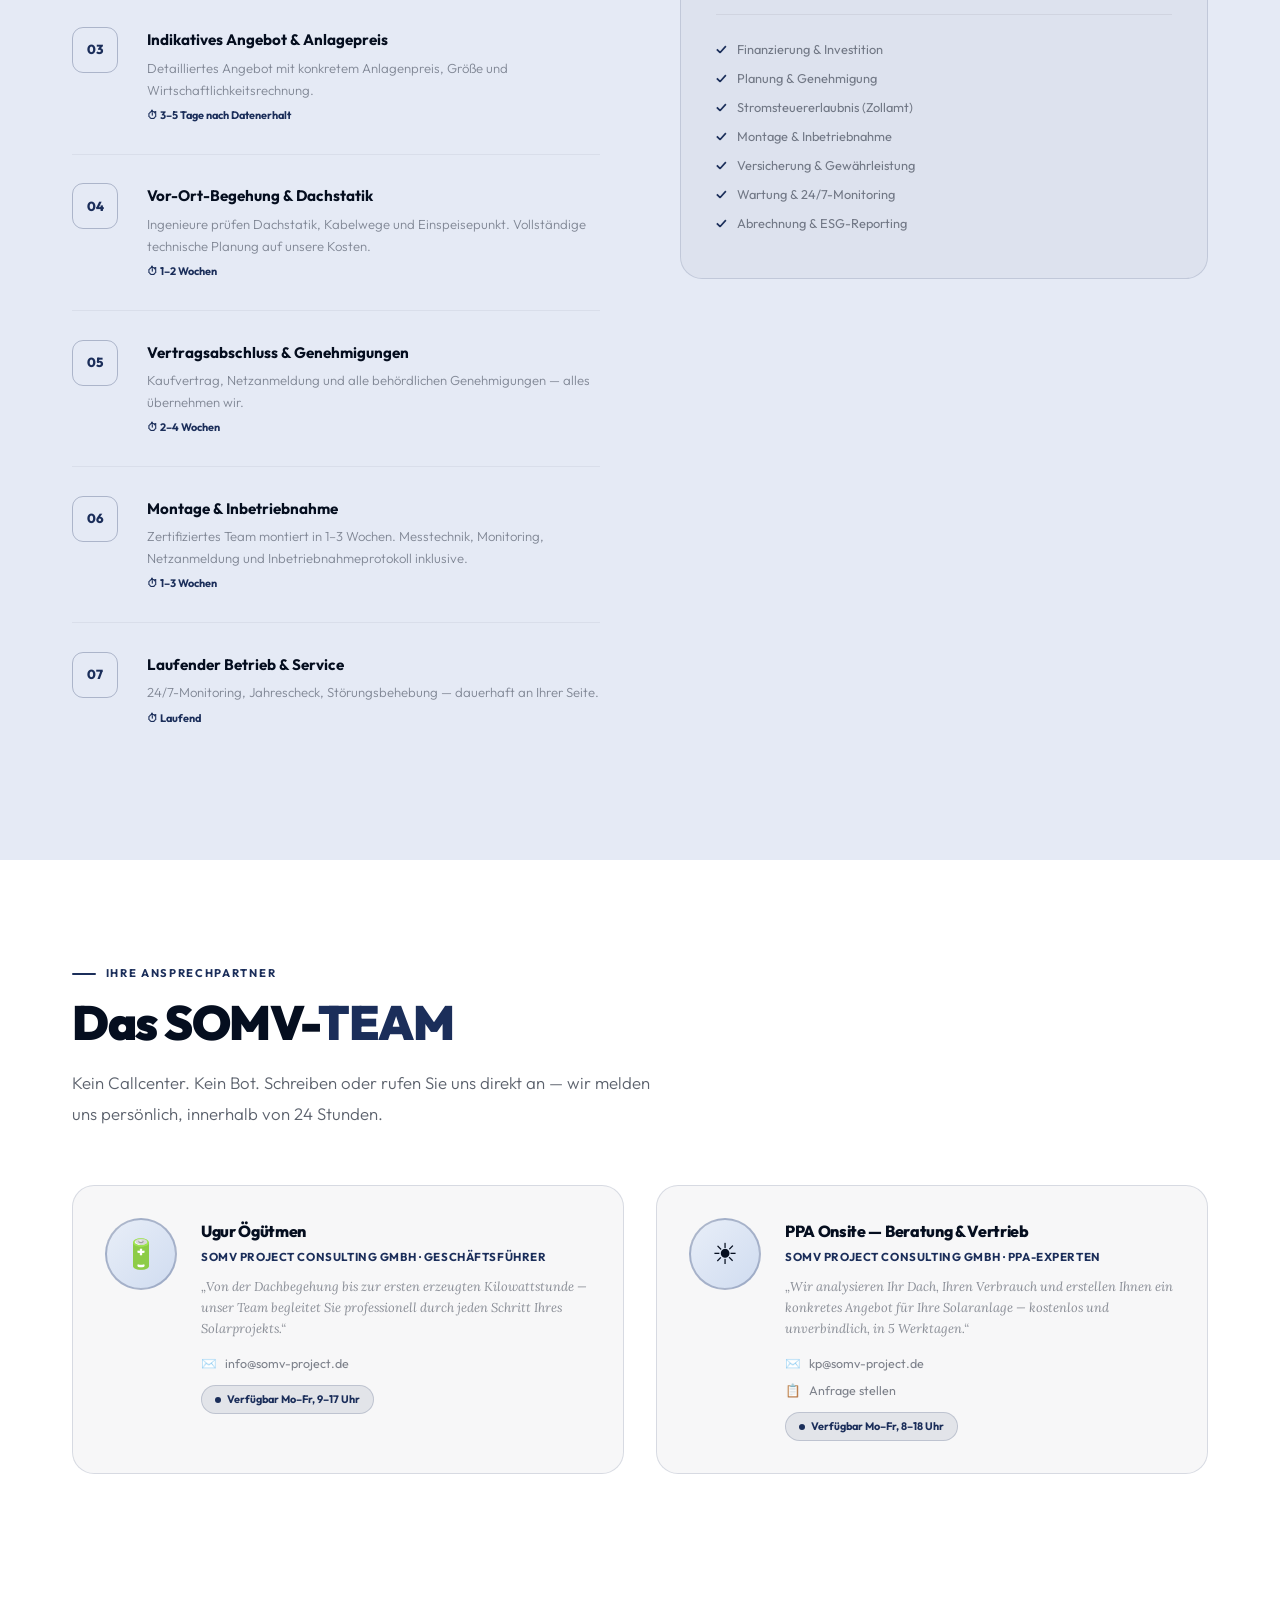
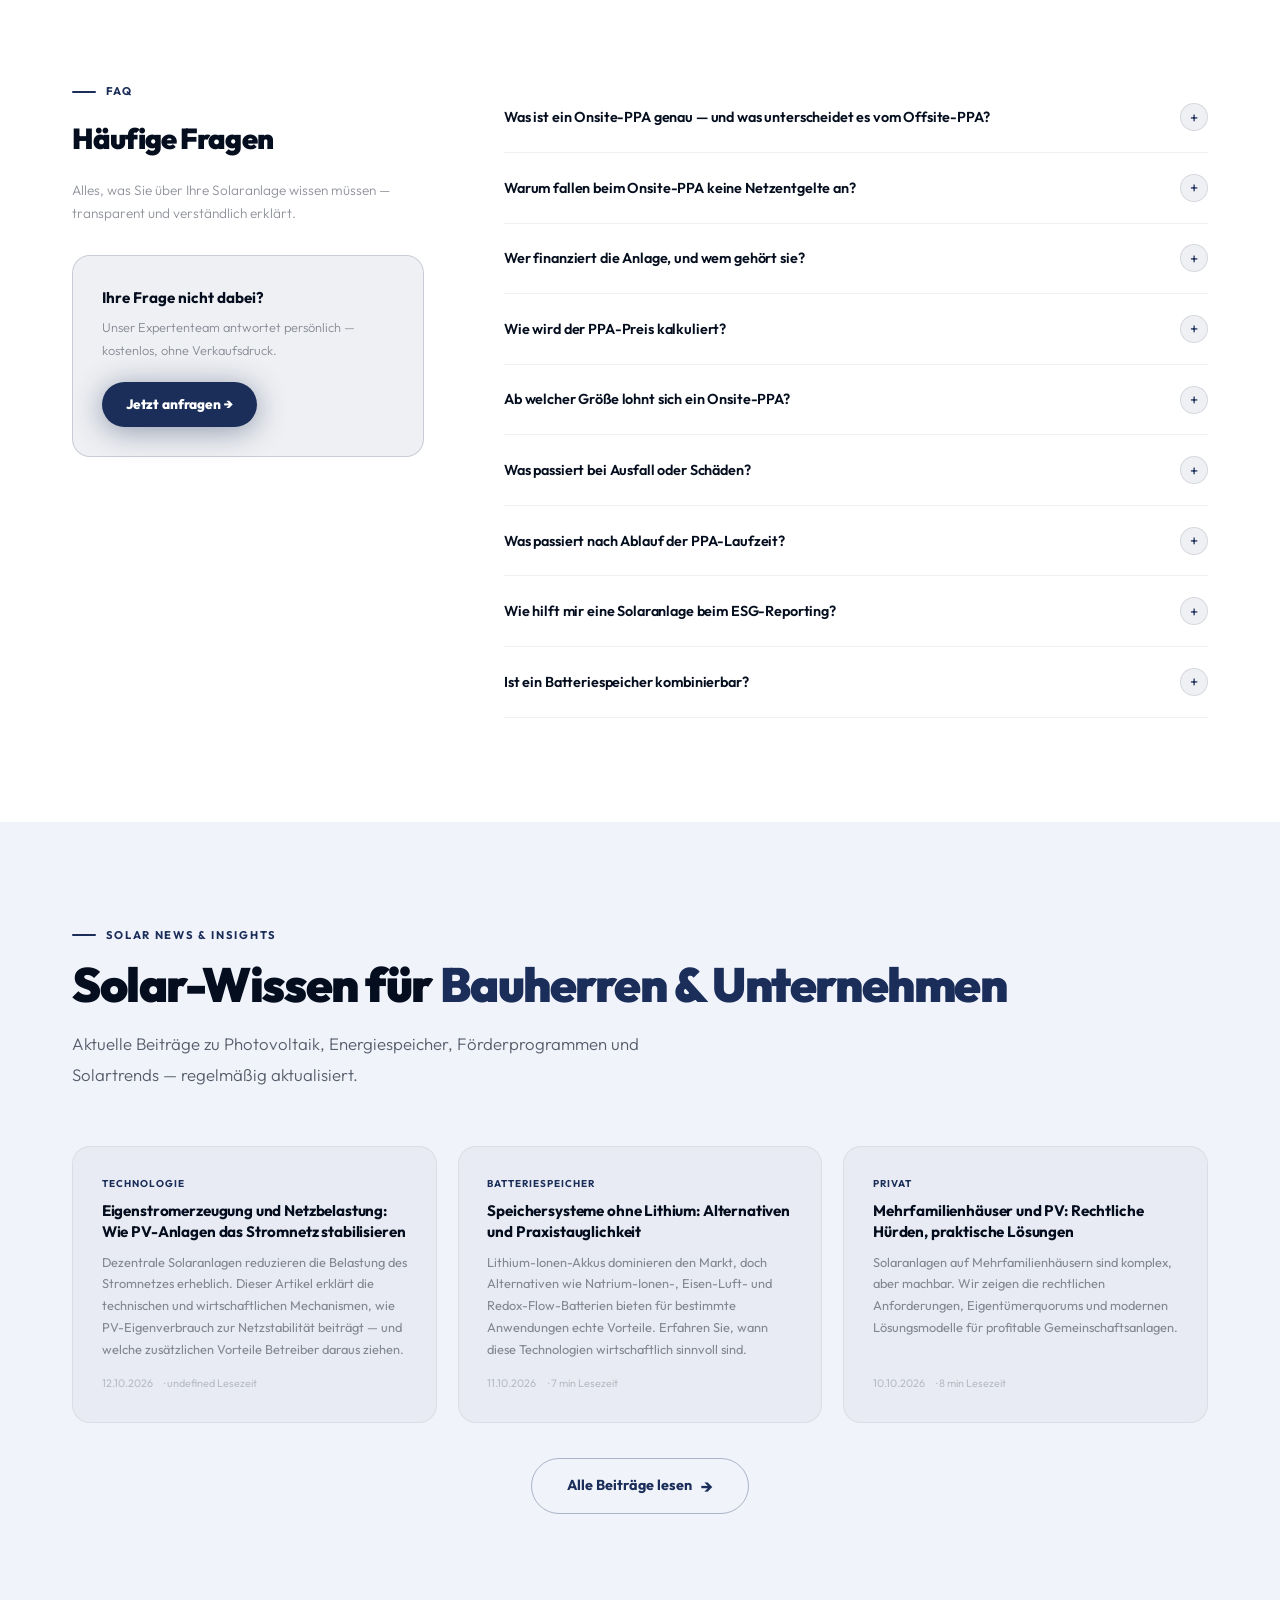
==== commit 035c44f2: "Set GA4 measurement ID; correct GA retention to 2 months Co-Authored-By: Claude Opus 5.5 <noreply@an" ====
--- a/html/index.html
+++ b/html/index.html
@@ -707,7 +707,7 @@
   .lang-switch{gap:.35rem}
 }
 </style>
-<script src="/analytics.js" defer data-ga="G-XXXXXXXXXX" data-umami="00000000-0000-0000-0000-000000000000" data-umami-src="https://stats.pilsner-vertrieb.de/script.js" data-privacy="/#datenschutz" data-accent="#1B2E5A"></script>
+<script src="/analytics.js" defer data-ga="G-L436DRE3FC" data-umami="67b91880-bef8-4d43-92fe-32449377df10" data-umami-src="https://stats.pilsner-vertrieb.de/script.js" data-privacy="/#datenschutz" data-accent="#1B2E5A"></script>
 </head>
 <body>
 
@@ -1548,7 +1548,7 @@
   <h4>Umami – cookielose Reichweitenmessung</h4>
   <p>Wir nutzen die Open-Source-Software Umami, die auf unserem eigenen Server bei der Hetzner Online GmbH in Deutschland betrieben wird. Umami setzt keine Cookies und speichert nichts auf Ihrem Endgerät. Erfasst werden aufgerufene Seite, verweisende Seite, Browser, Betriebssystem, Gerätetyp sowie Land/Region. IP-Adressen werden nicht gespeichert, sondern nur kurzzeitig verarbeitet, um einen täglich wechselnden, anonymen Kennwert zu bilden. Eine Weitergabe an Dritte findet nicht statt. Rechtsgrundlage ist unser berechtigtes Interesse an einer bedarfsgerechten Gestaltung unseres Angebots (Art. 6 Abs. 1 lit. f DSGVO). Ist in Ihrem Browser „Do Not Track“ aktiviert, findet keine Messung statt. Sie können der Verarbeitung jederzeit widersprechen.</p>
   <h4>Google Analytics 4 – nur mit Ihrer Einwilligung</h4>
-  <p>Nur wenn Sie im Cookie-Banner auf „Akzeptieren“ klicken, nutzen wir Google Analytics 4 der Google Ireland Limited, Gordon House, Barrow Street, Dublin 4, Irland. Google Analytics setzt Cookies (z. B. „_ga“, Speicherdauer bis zu 2 Jahre) und verarbeitet Nutzungsdaten wie aufgerufene Seiten, Verweildauer, Geräte- und Browserinformationen sowie Ihre IP-Adresse, die in der EU gekürzt wird. Werbe- und Personalisierungsfunktionen sind deaktiviert. Dabei können Daten an die Google LLC in den USA übermittelt werden; Google LLC ist nach dem EU-US Data Privacy Framework zertifiziert. Mit Google besteht ein Vertrag zur Auftragsverarbeitung. Die Daten werden nach 14 Monaten gelöscht. Rechtsgrundlage ist Ihre Einwilligung (Art. 6 Abs. 1 lit. a DSGVO, § 25 Abs. 1 TDDDG). Sie können sie jederzeit mit Wirkung für die Zukunft widerrufen, über den Link „Cookie-Einstellungen“ bzw. „Cookies“ im Fußbereich jeder Seite. Weitere Informationen: <a href="https://policies.google.com/privacy" target="_blank" rel="noopener">policies.google.com/privacy</a>.</p>
+  <p>Nur wenn Sie im Cookie-Banner auf „Akzeptieren“ klicken, nutzen wir Google Analytics 4 der Google Ireland Limited, Gordon House, Barrow Street, Dublin 4, Irland. Google Analytics setzt Cookies (z. B. „_ga“, Speicherdauer bis zu 2 Jahre) und verarbeitet Nutzungsdaten wie aufgerufene Seiten, Verweildauer, Geräte- und Browserinformationen sowie Ihre IP-Adresse, die in der EU gekürzt wird. Werbe- und Personalisierungsfunktionen sind deaktiviert. Dabei können Daten an die Google LLC in den USA übermittelt werden; Google LLC ist nach dem EU-US Data Privacy Framework zertifiziert. Mit Google besteht ein Vertrag zur Auftragsverarbeitung. Die Daten werden nach 2 Monaten gelöscht. Rechtsgrundlage ist Ihre Einwilligung (Art. 6 Abs. 1 lit. a DSGVO, § 25 Abs. 1 TDDDG). Sie können sie jederzeit mit Wirkung für die Zukunft widerrufen, über den Link „Cookie-Einstellungen“ bzw. „Cookies“ im Fußbereich jeder Seite. Weitere Informationen: <a href="https://policies.google.com/privacy" target="_blank" rel="noopener">policies.google.com/privacy</a>.</p>
 
     <h3>5. Server-Logfiles</h3>
     <p>Unser Hosting-Anbieter speichert beim Aufruf der Website automatisch technische Verbindungsdaten (IP-Adresse, Datum/Uhrzeit, aufgerufene Seite, Browsertyp). Diese Daten dienen ausschließlich der Betriebssicherheit, werden nicht mit anderen Daten verknüpft und nach spätestens 14 Tagen gelöscht. Rechtsgrundlage: Art. 6 Abs. 1 lit. f DSGVO (berechtigtes Interesse).</p>
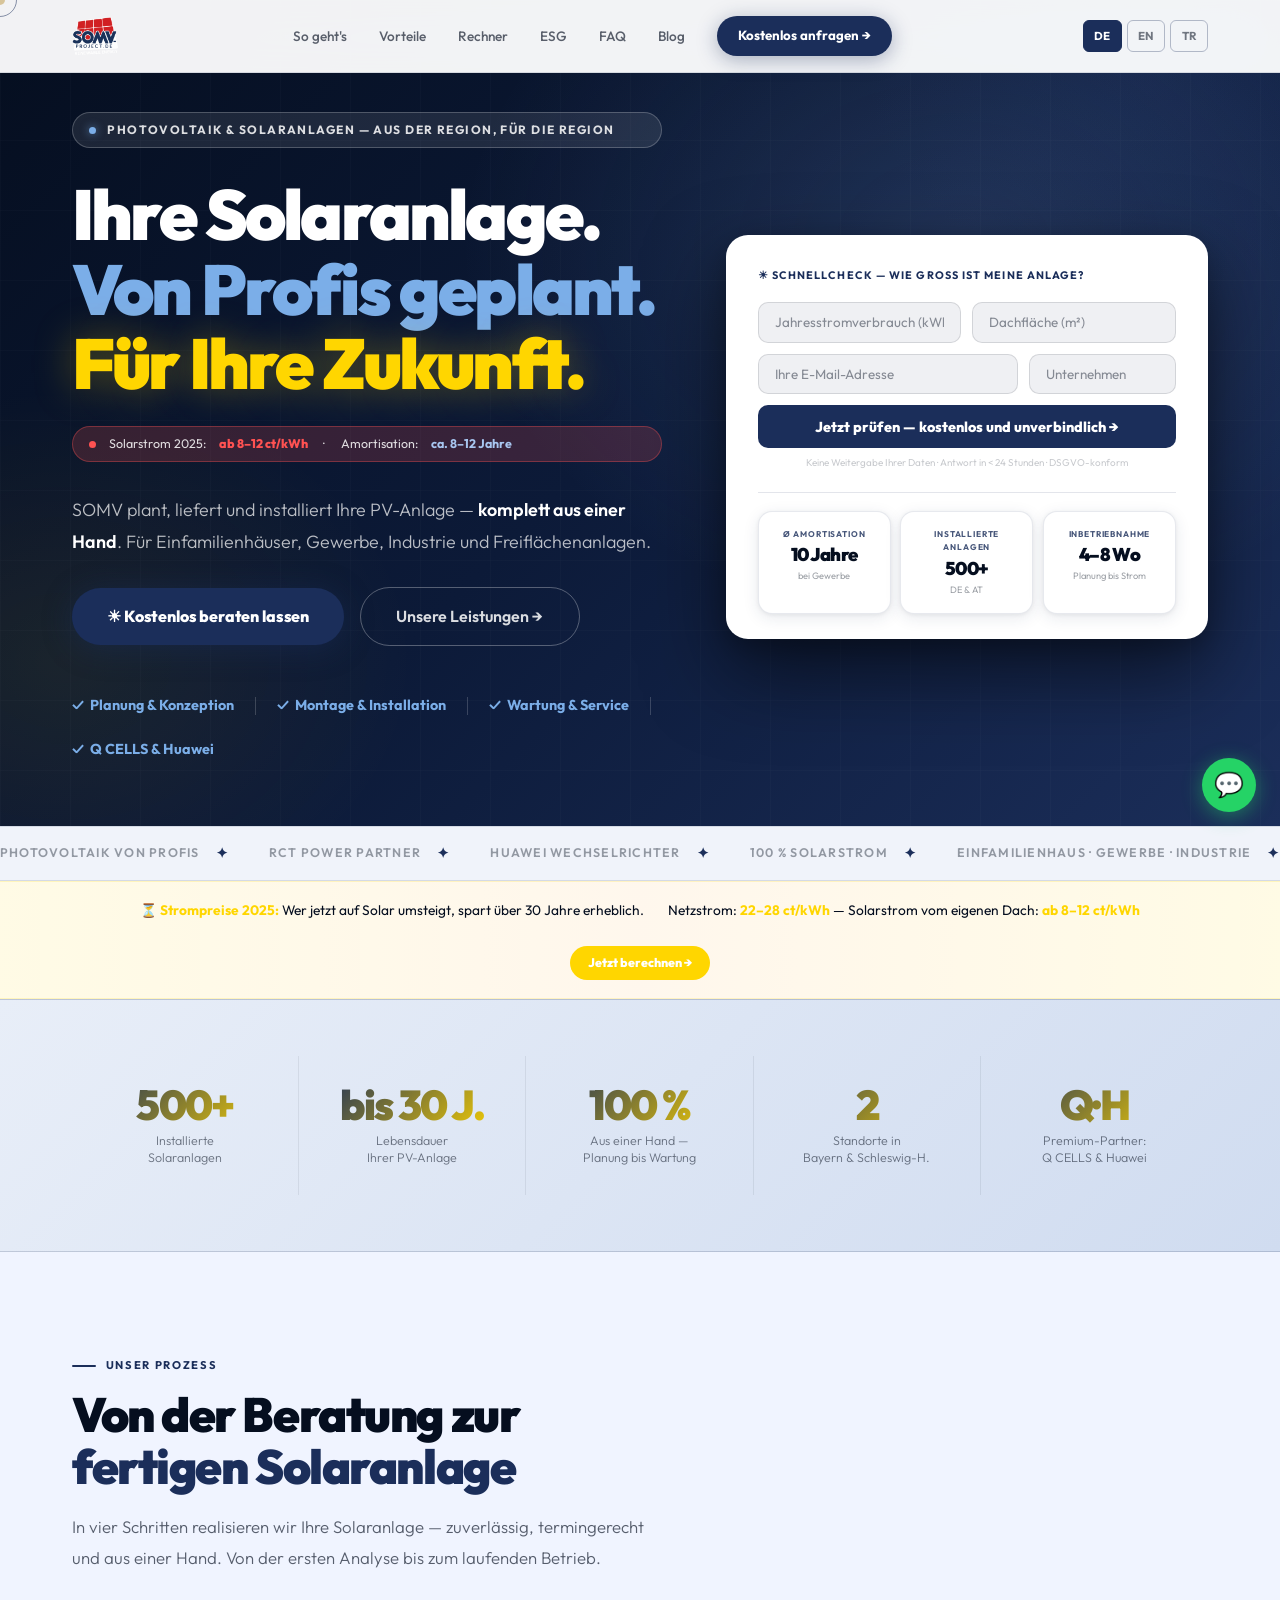
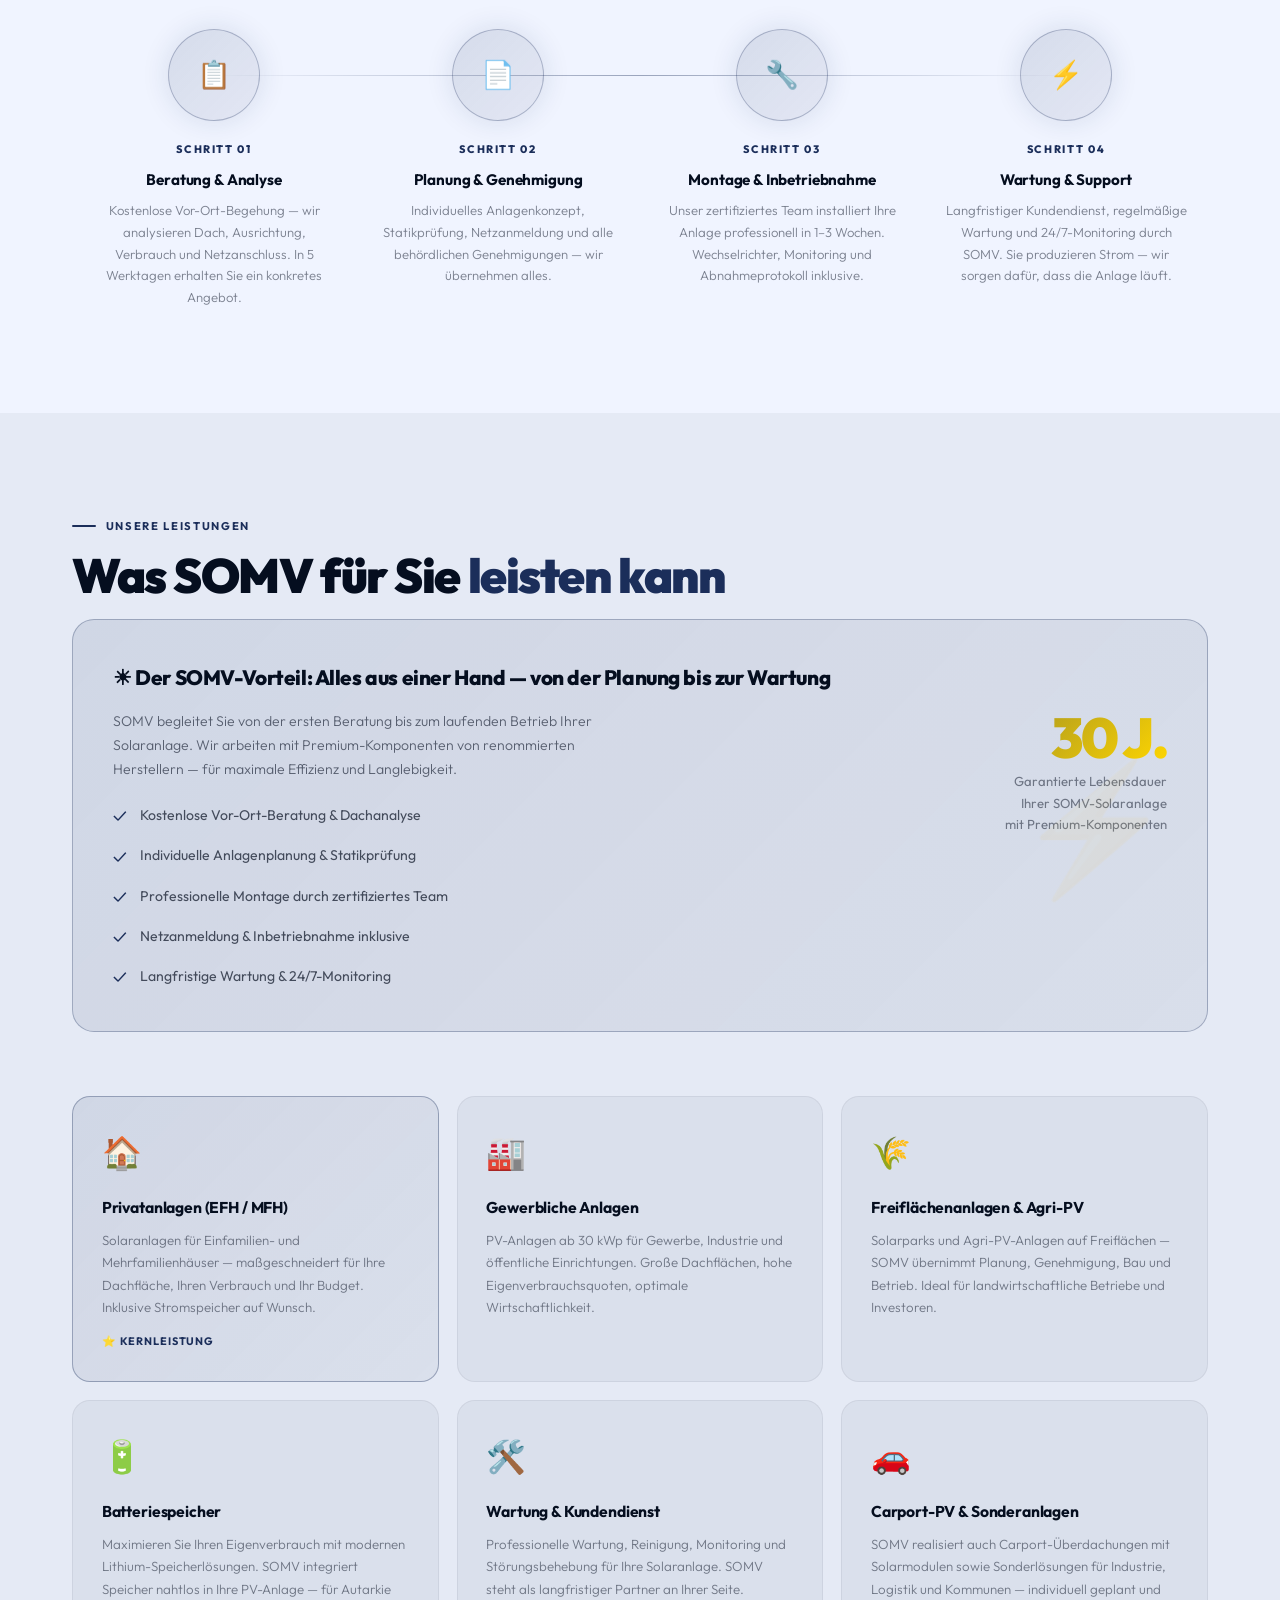
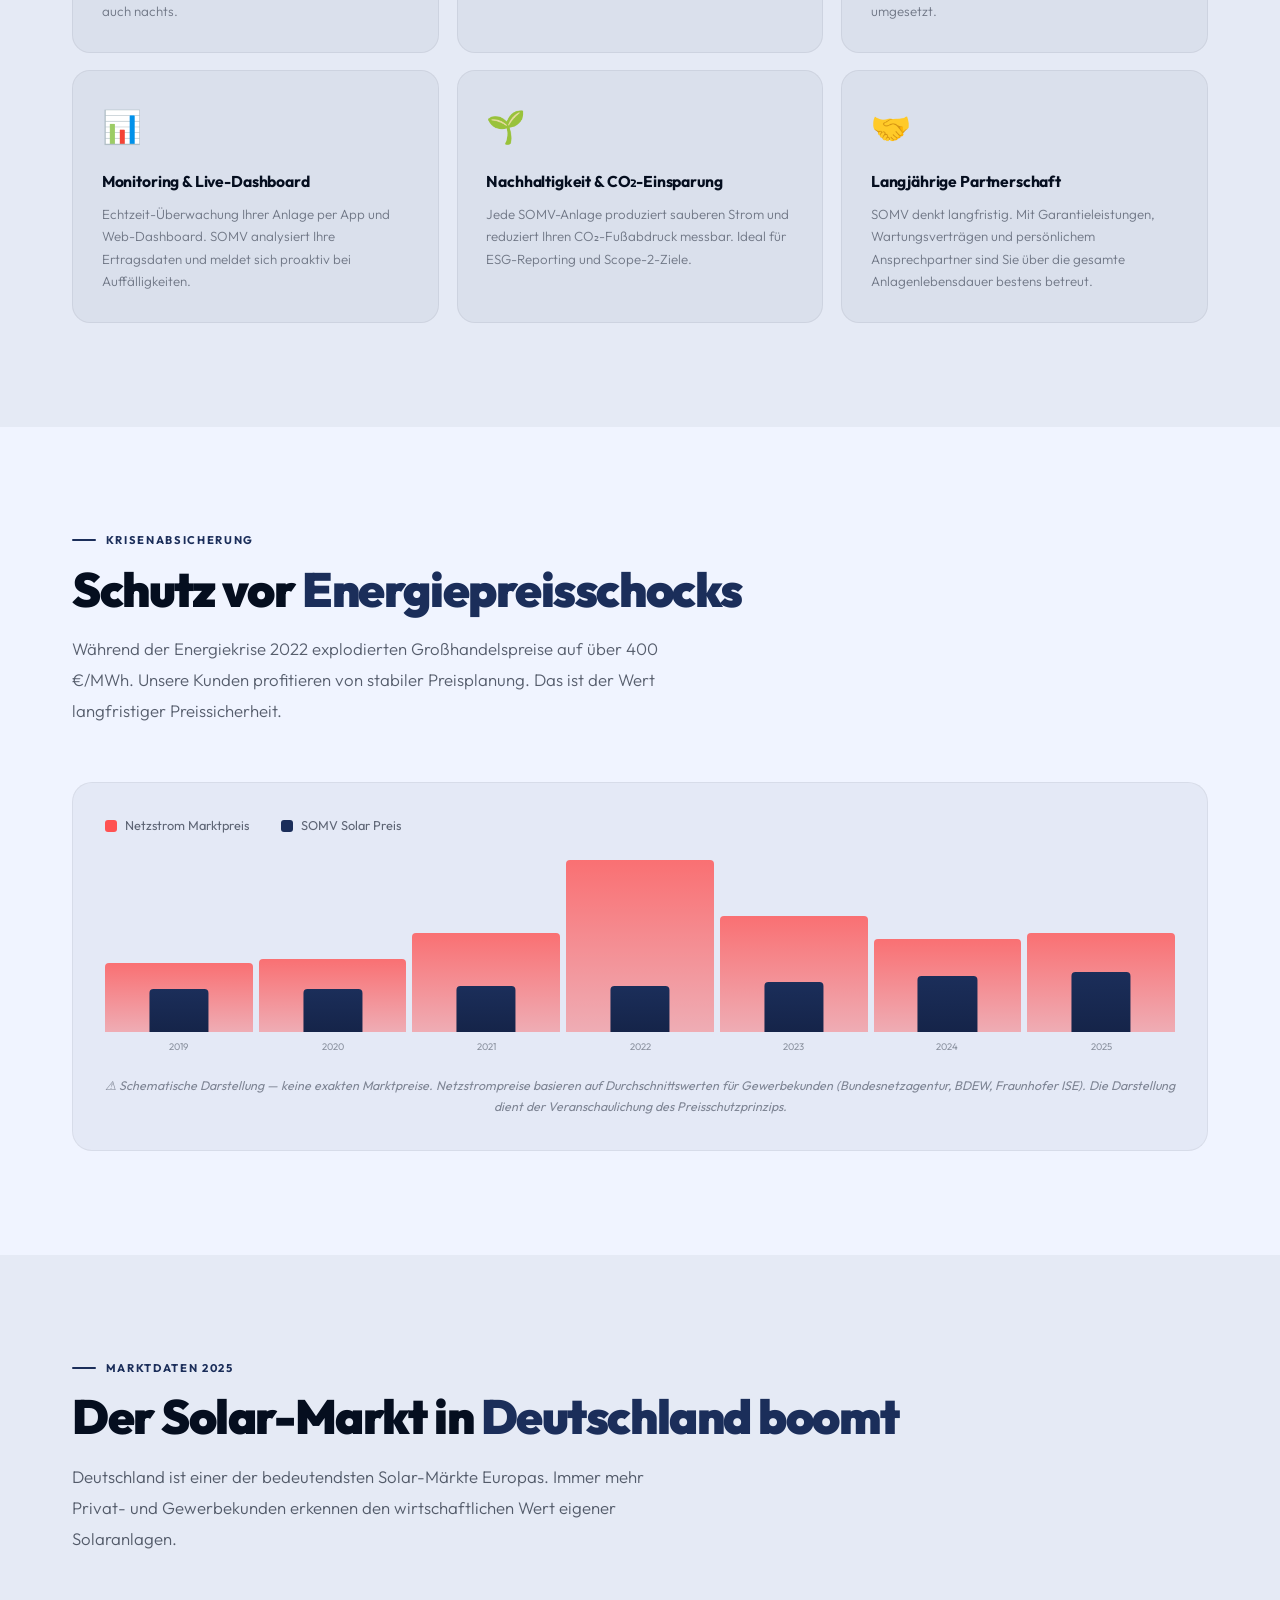
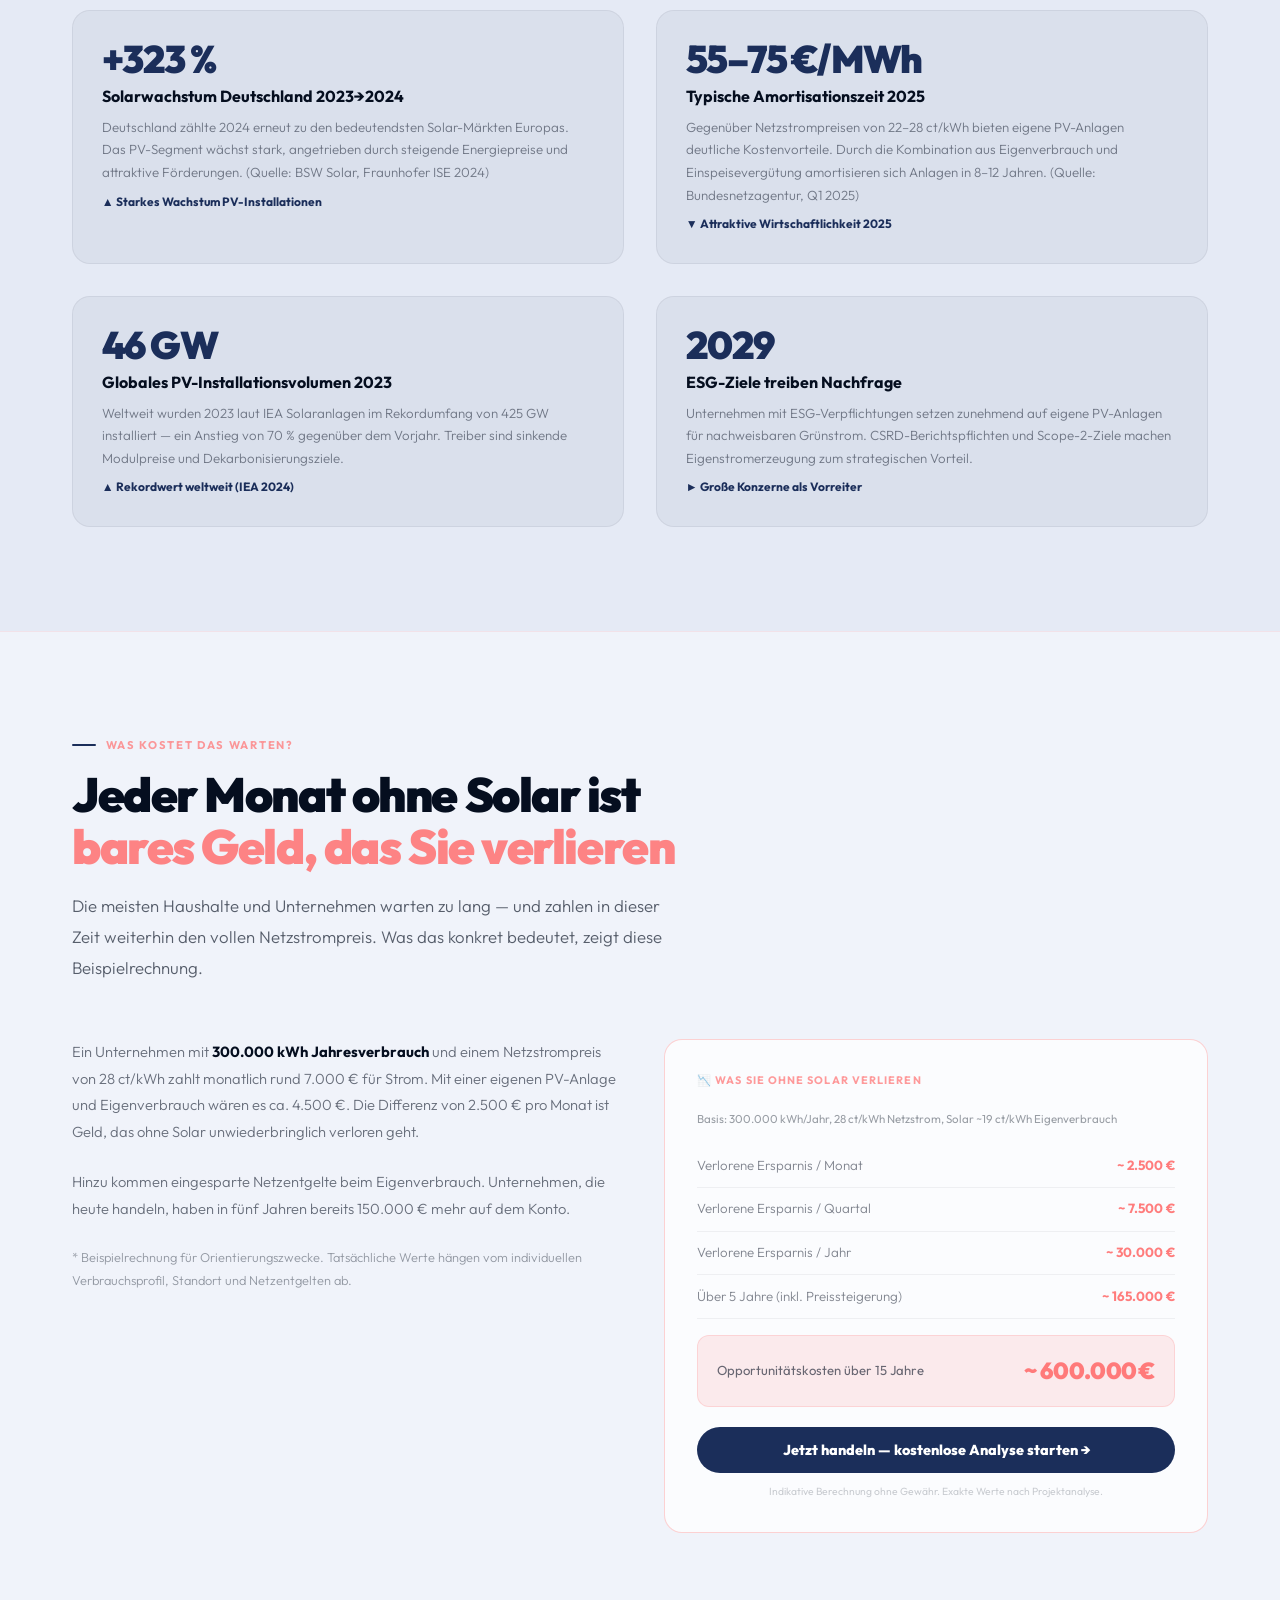
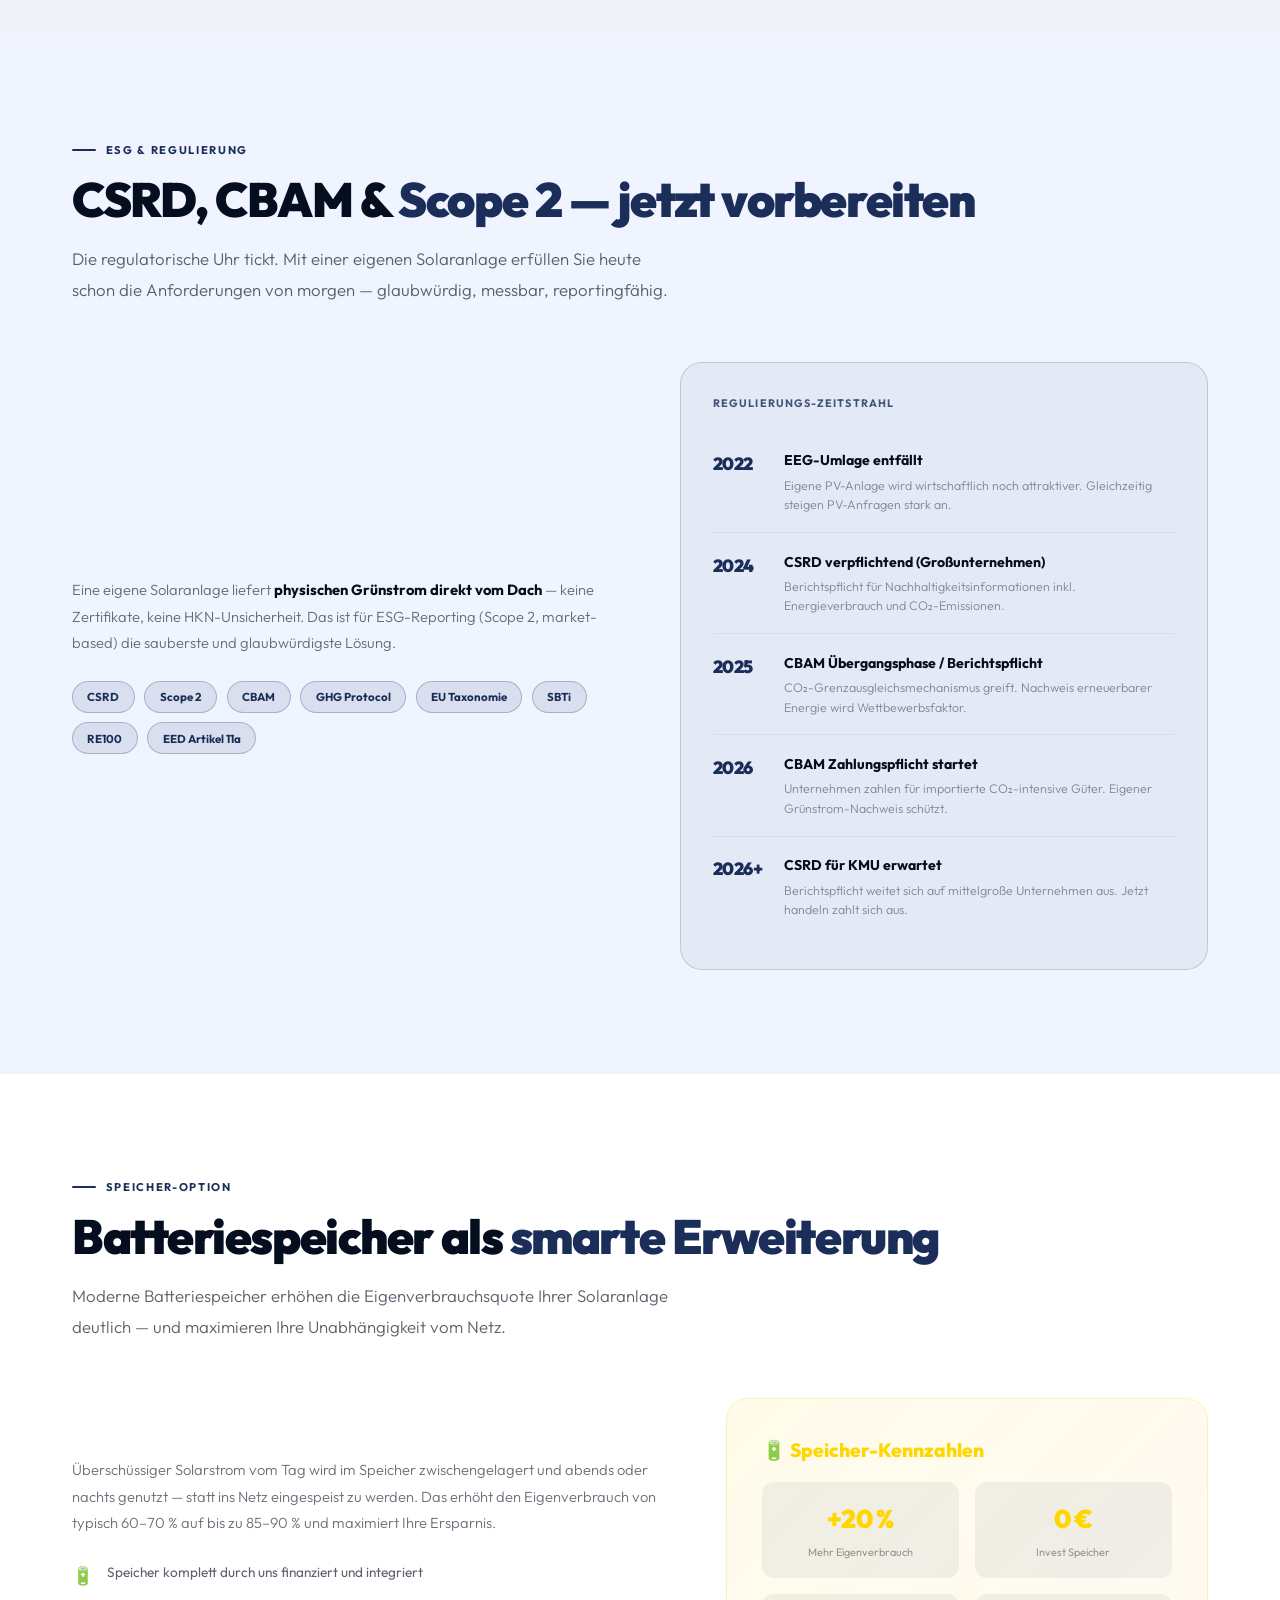
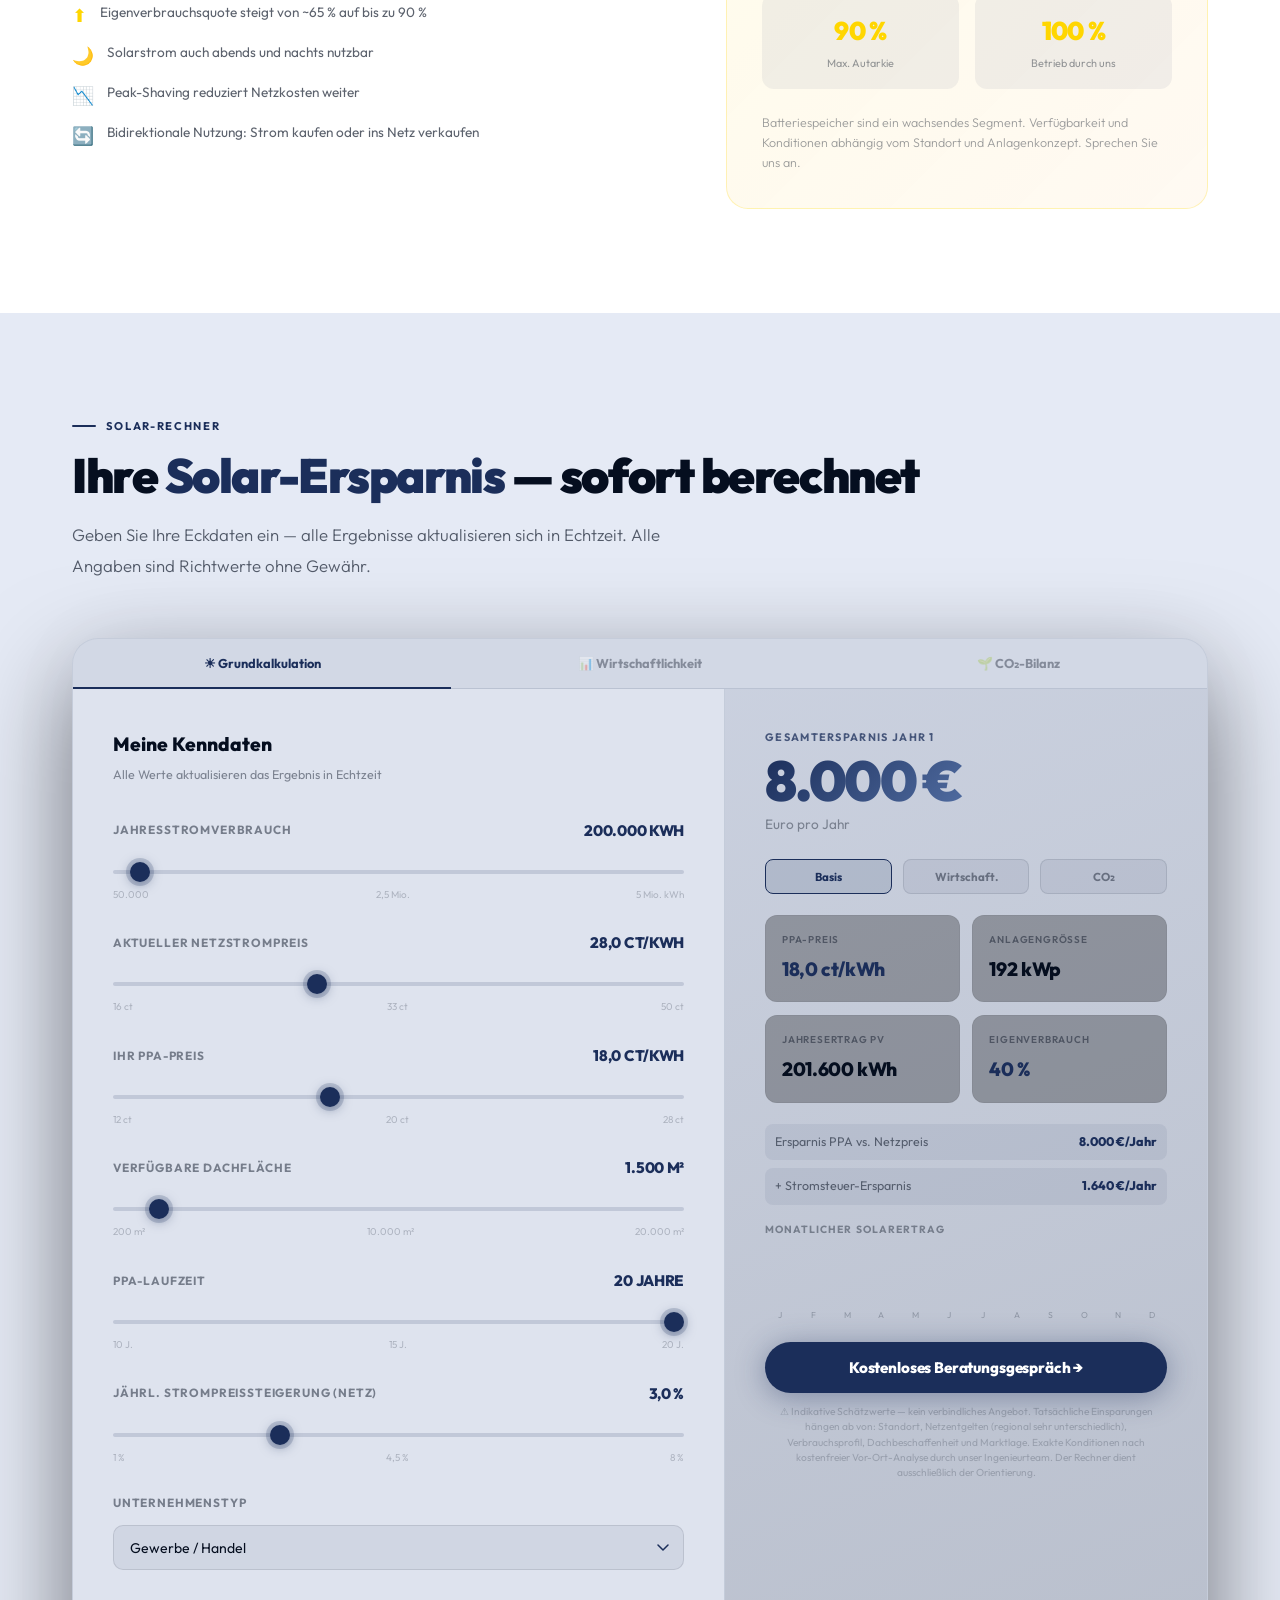
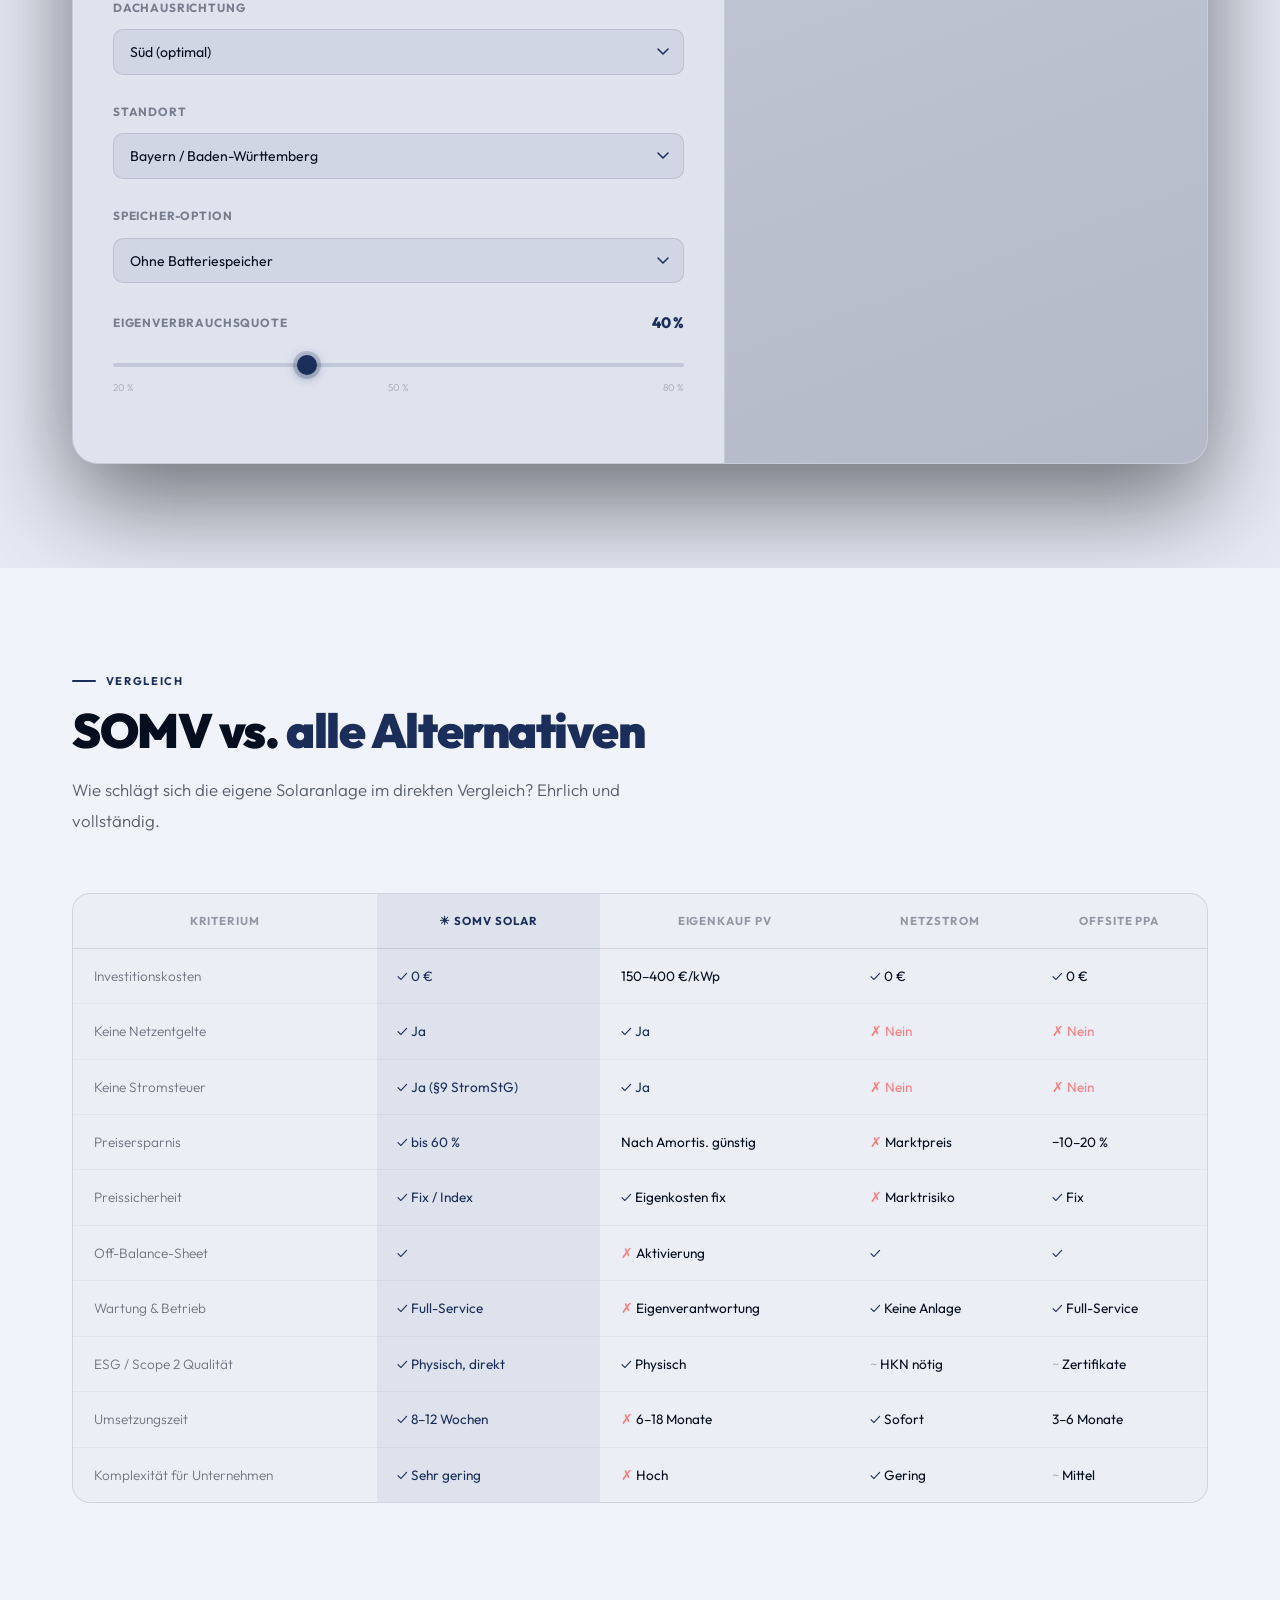
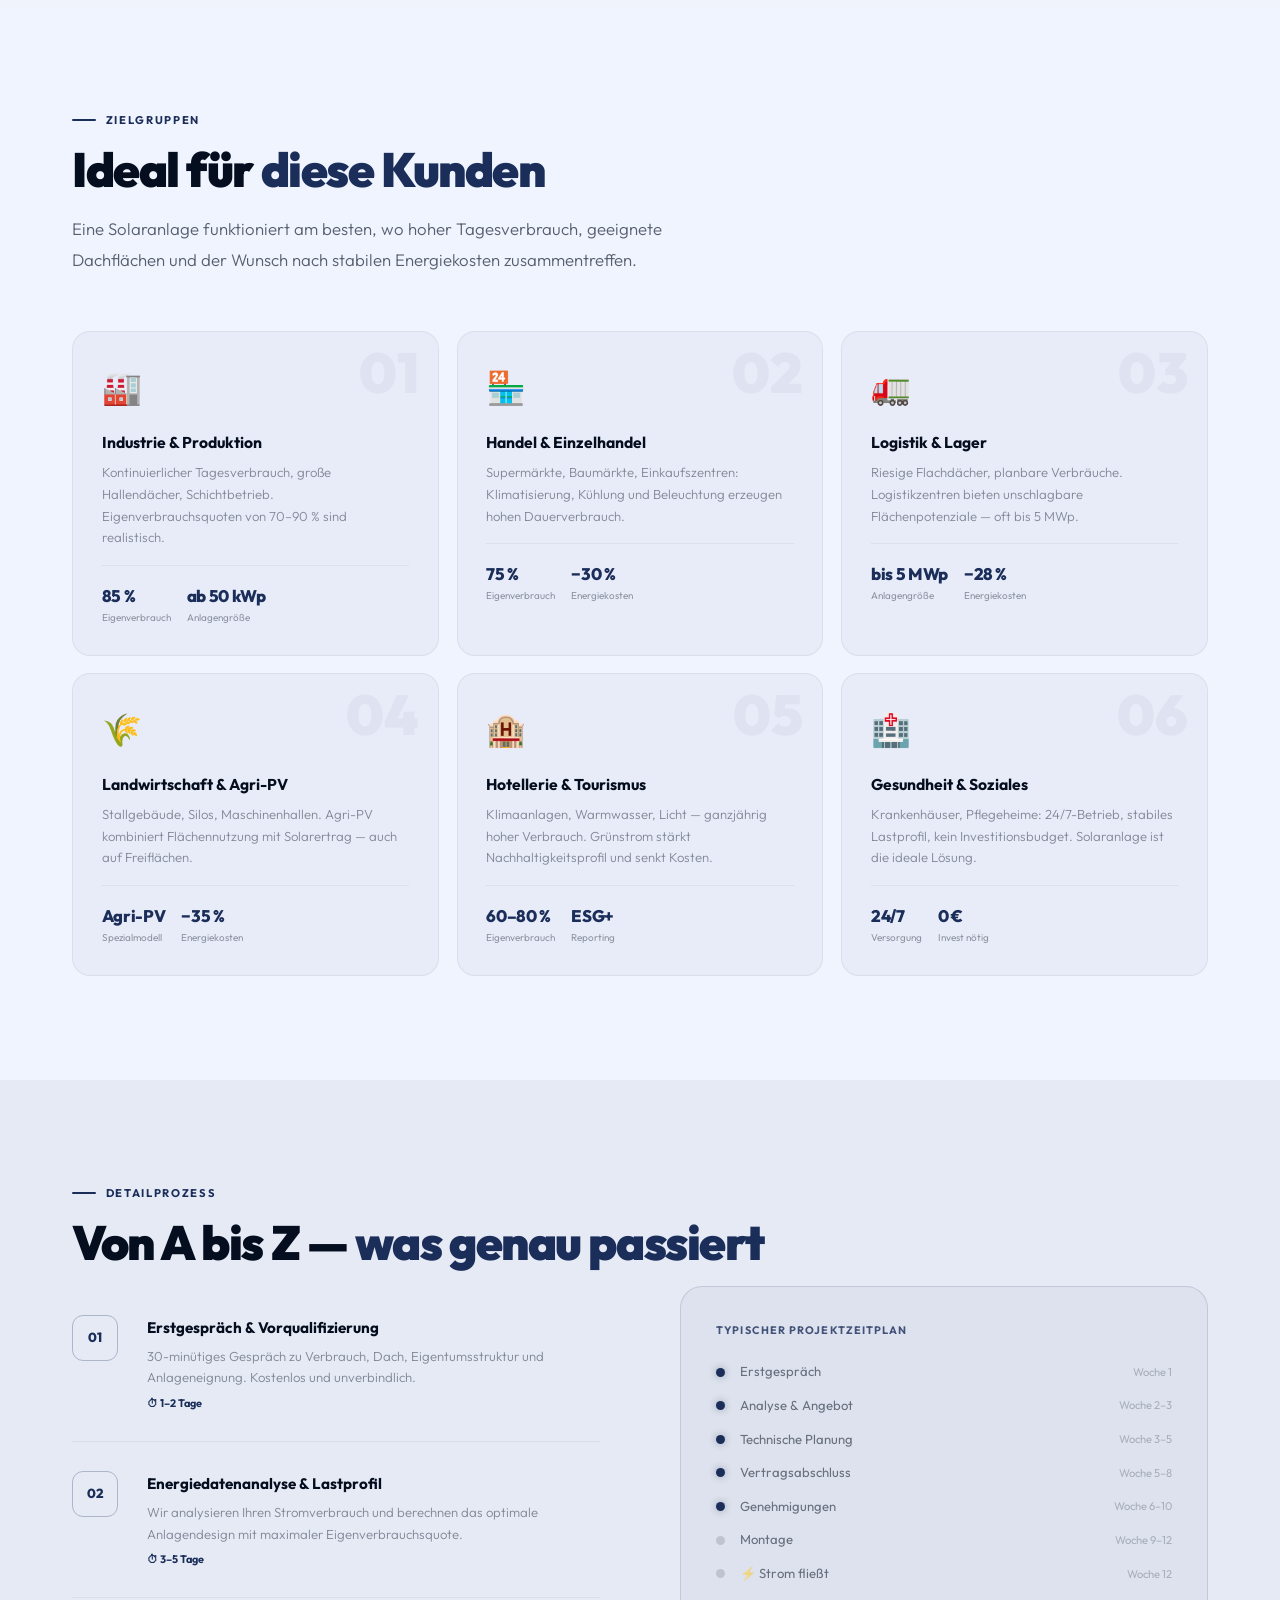
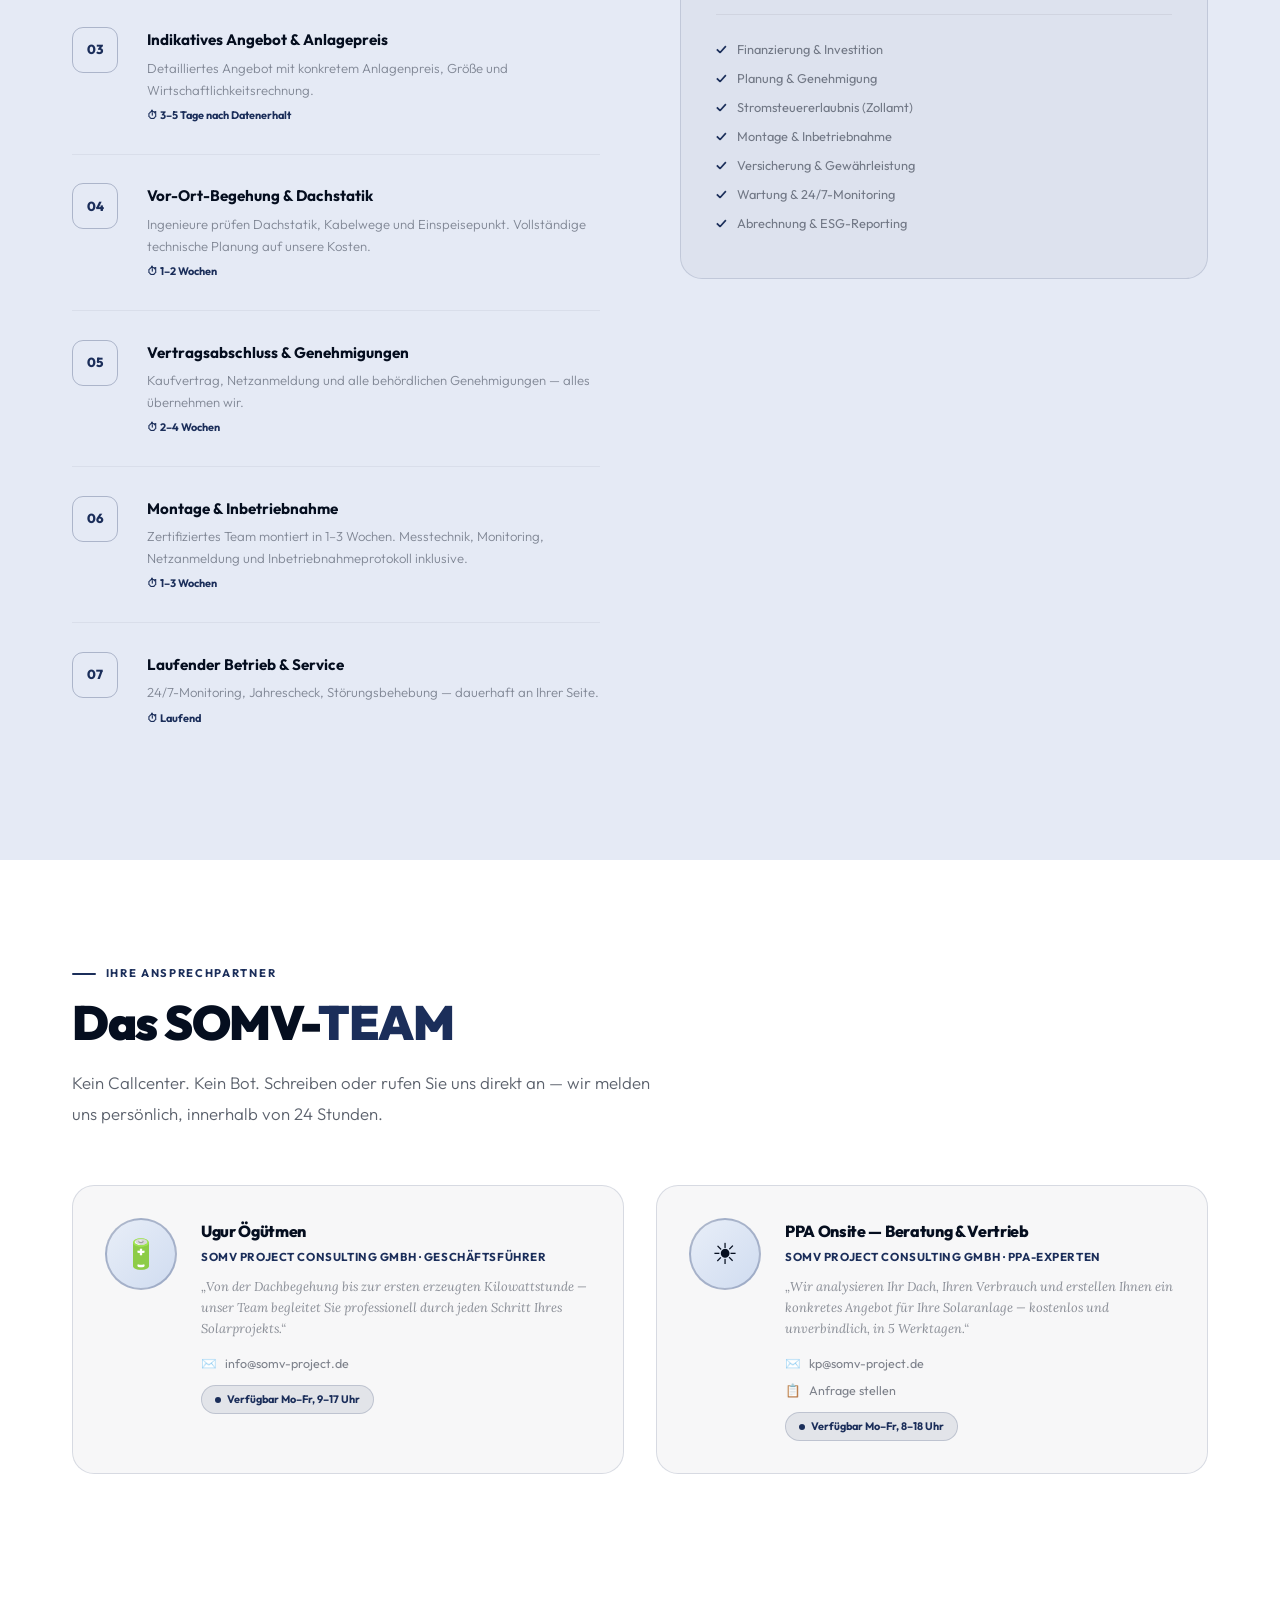
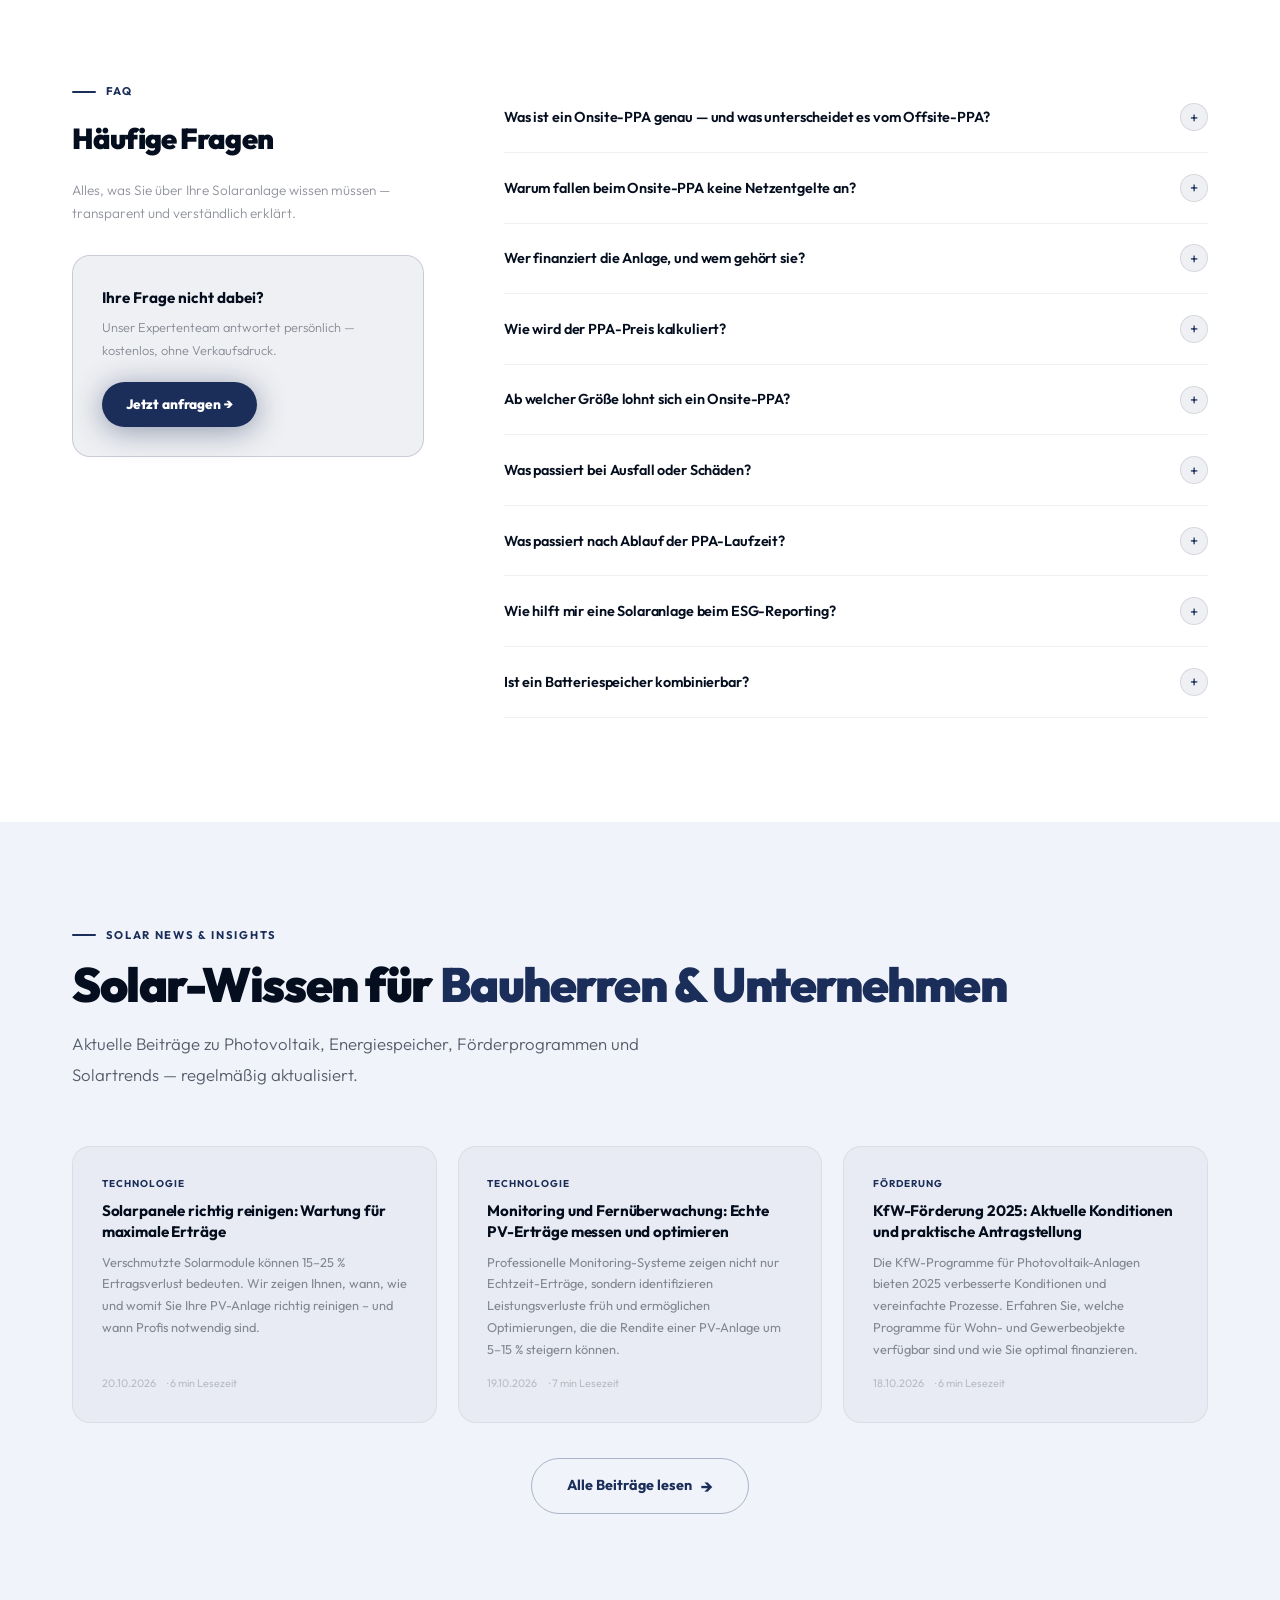
==== commit dae31d81: "Footer: Link „Website: Pilsner Digital“ zu pilsner-digital.de Co-Authored-By: Claude Opus 5.5 <norep" ====
--- a/html/index.html
+++ b/html/index.html
@@ -1457,6 +1457,7 @@
     <div class="fb-links">
       <a href="#" data-i18n="ft.imprint" onclick="openModal('impressum');return false;">Impressum</a>
       <a href="#" data-i18n="ft.privacy" onclick="openModal('datenschutz');return false;">Datenschutz</a> <a href="#" data-consent-open>Cookie-Einstellungen</a>
+      <a href="https://pilsner-digital.de/">Website: Pilsner Digital</a>
     </div>
   </div>
   <p style="font-size:.68rem;color:rgba(5,14,31,.15);text-align:center;margin-top:1.2rem;line-height:1.6">
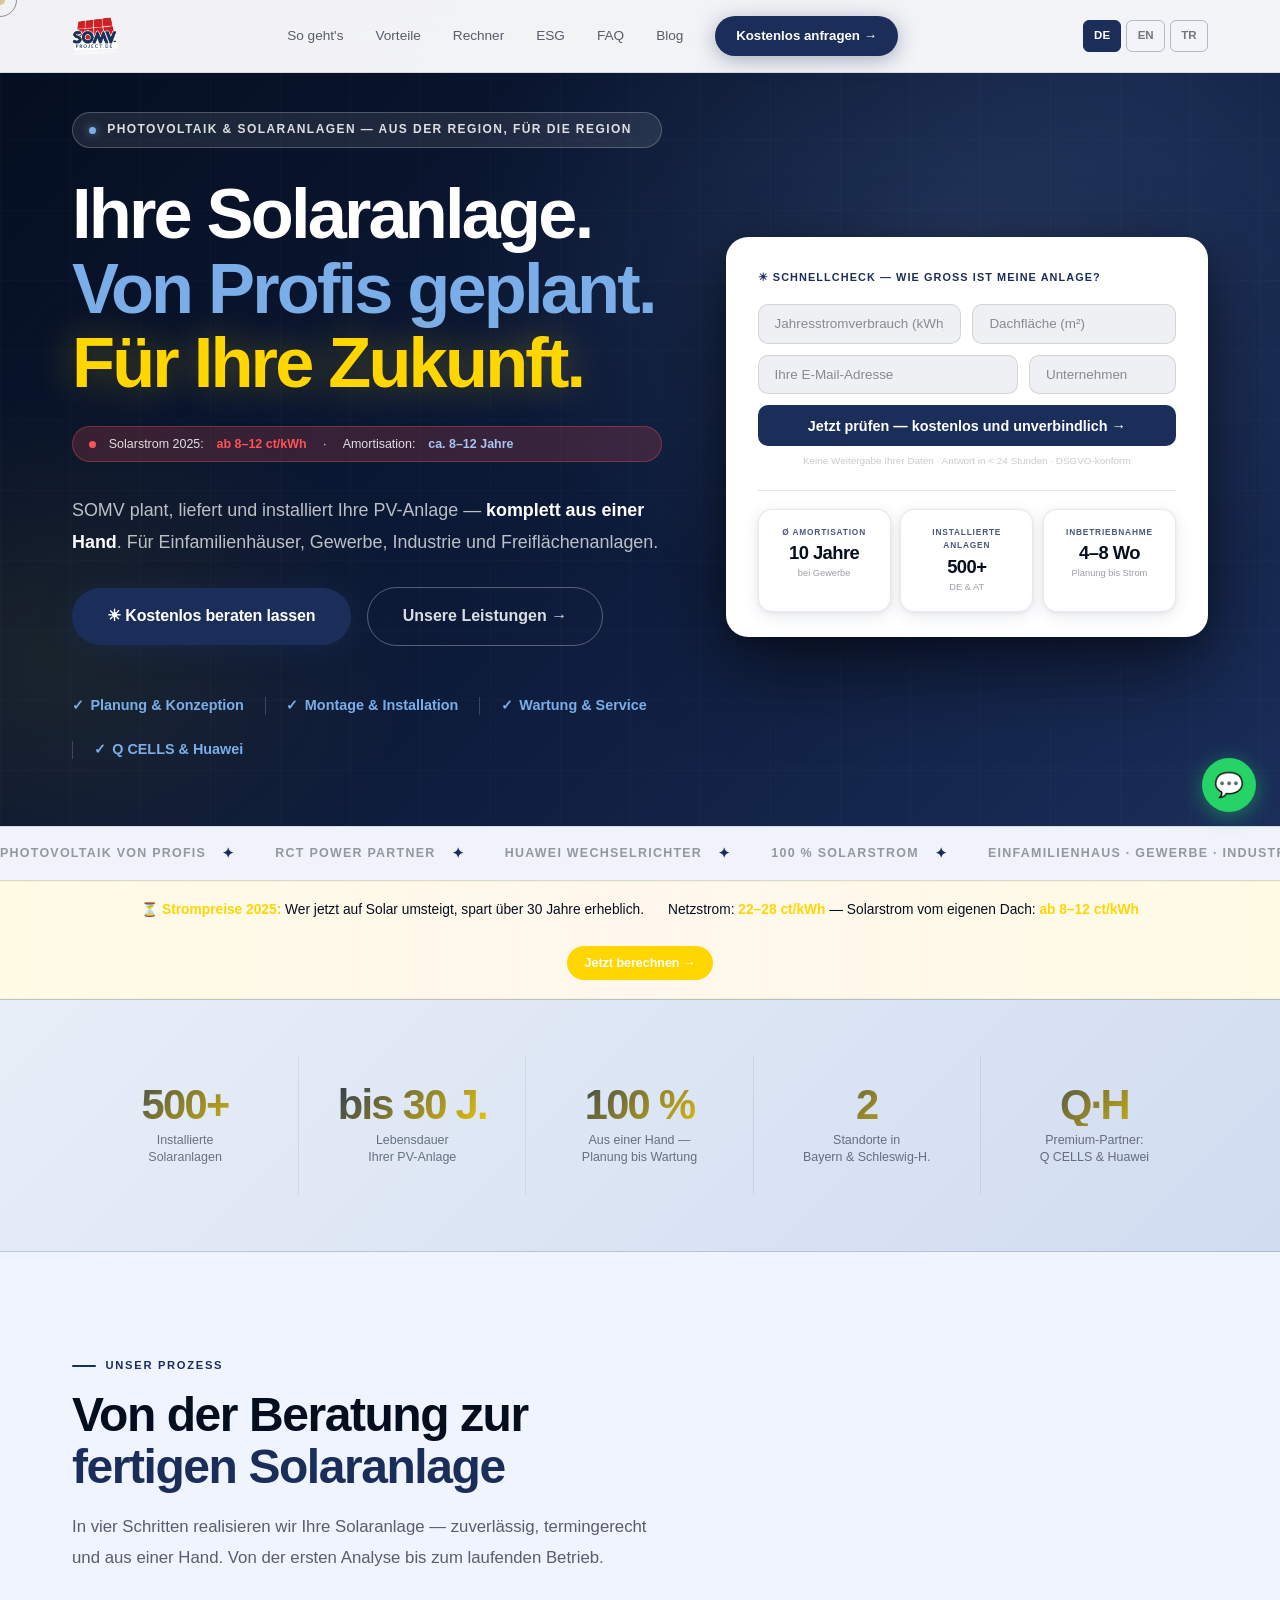
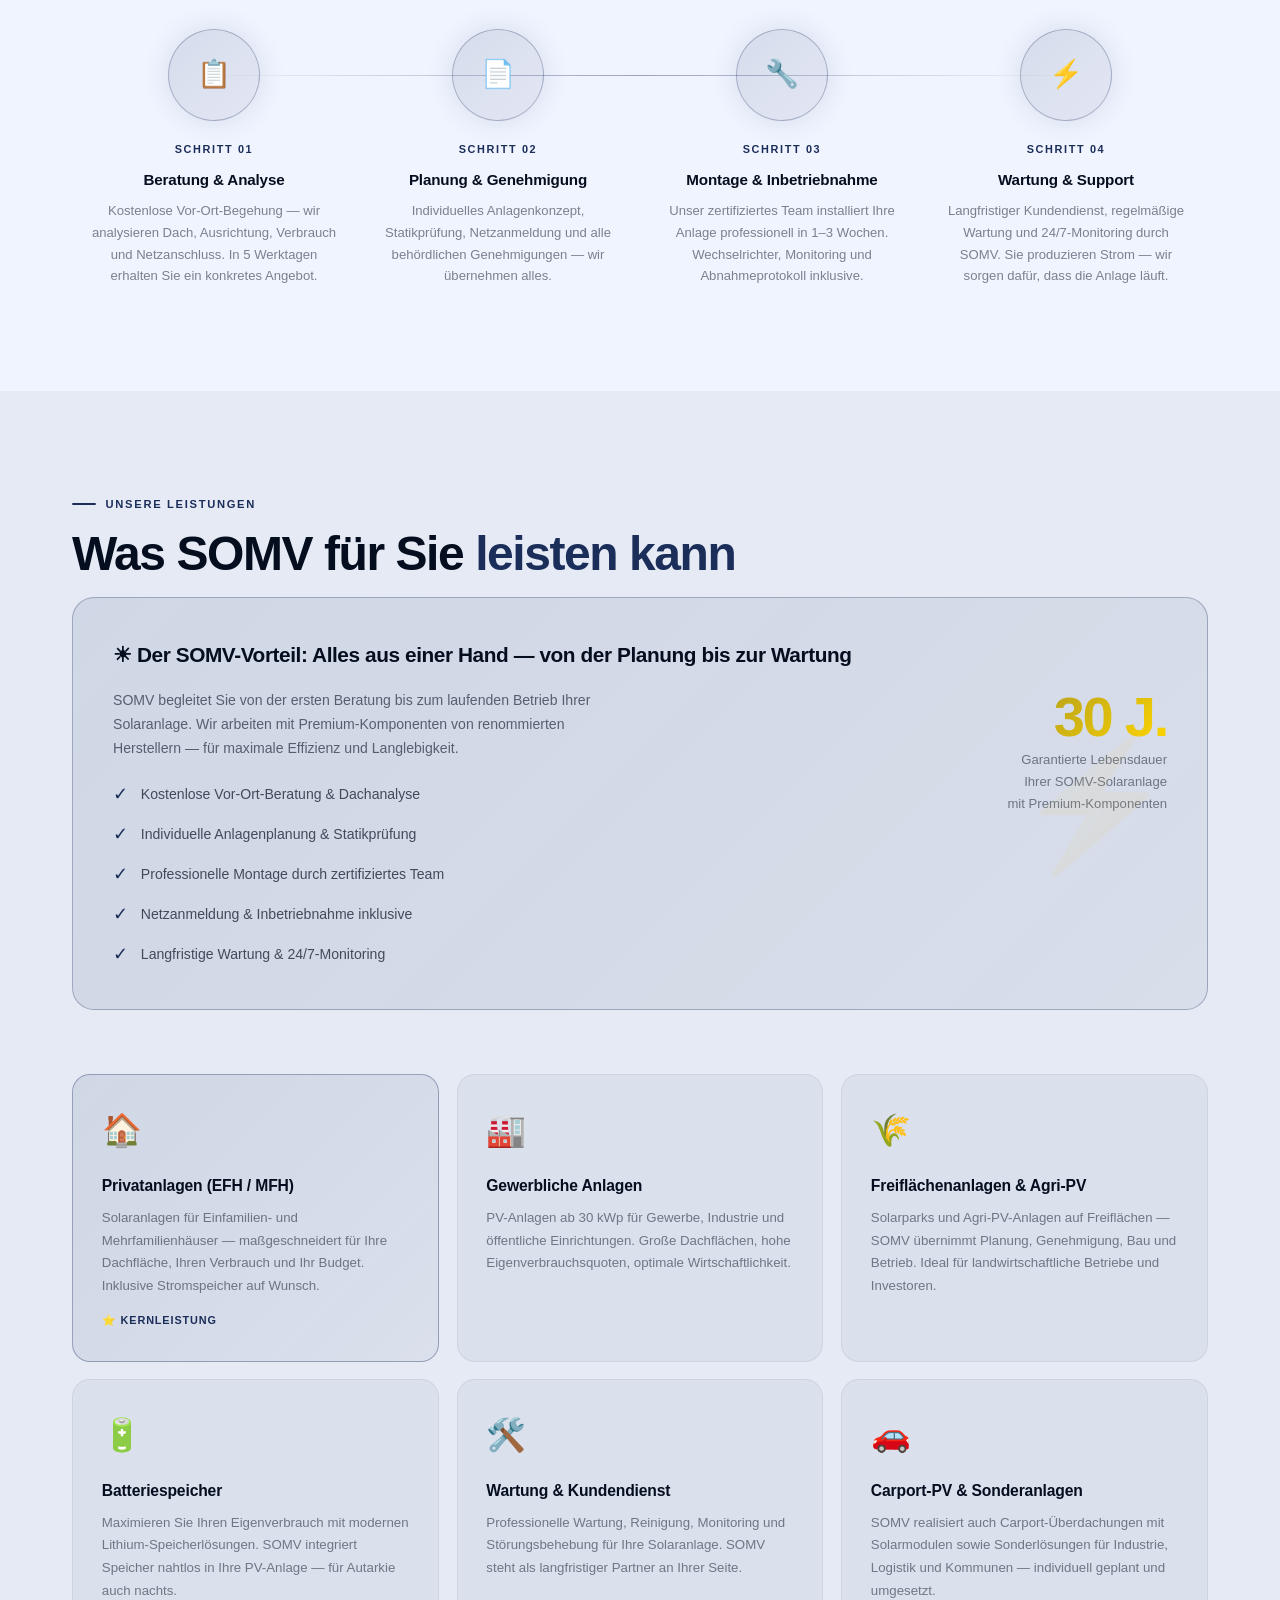
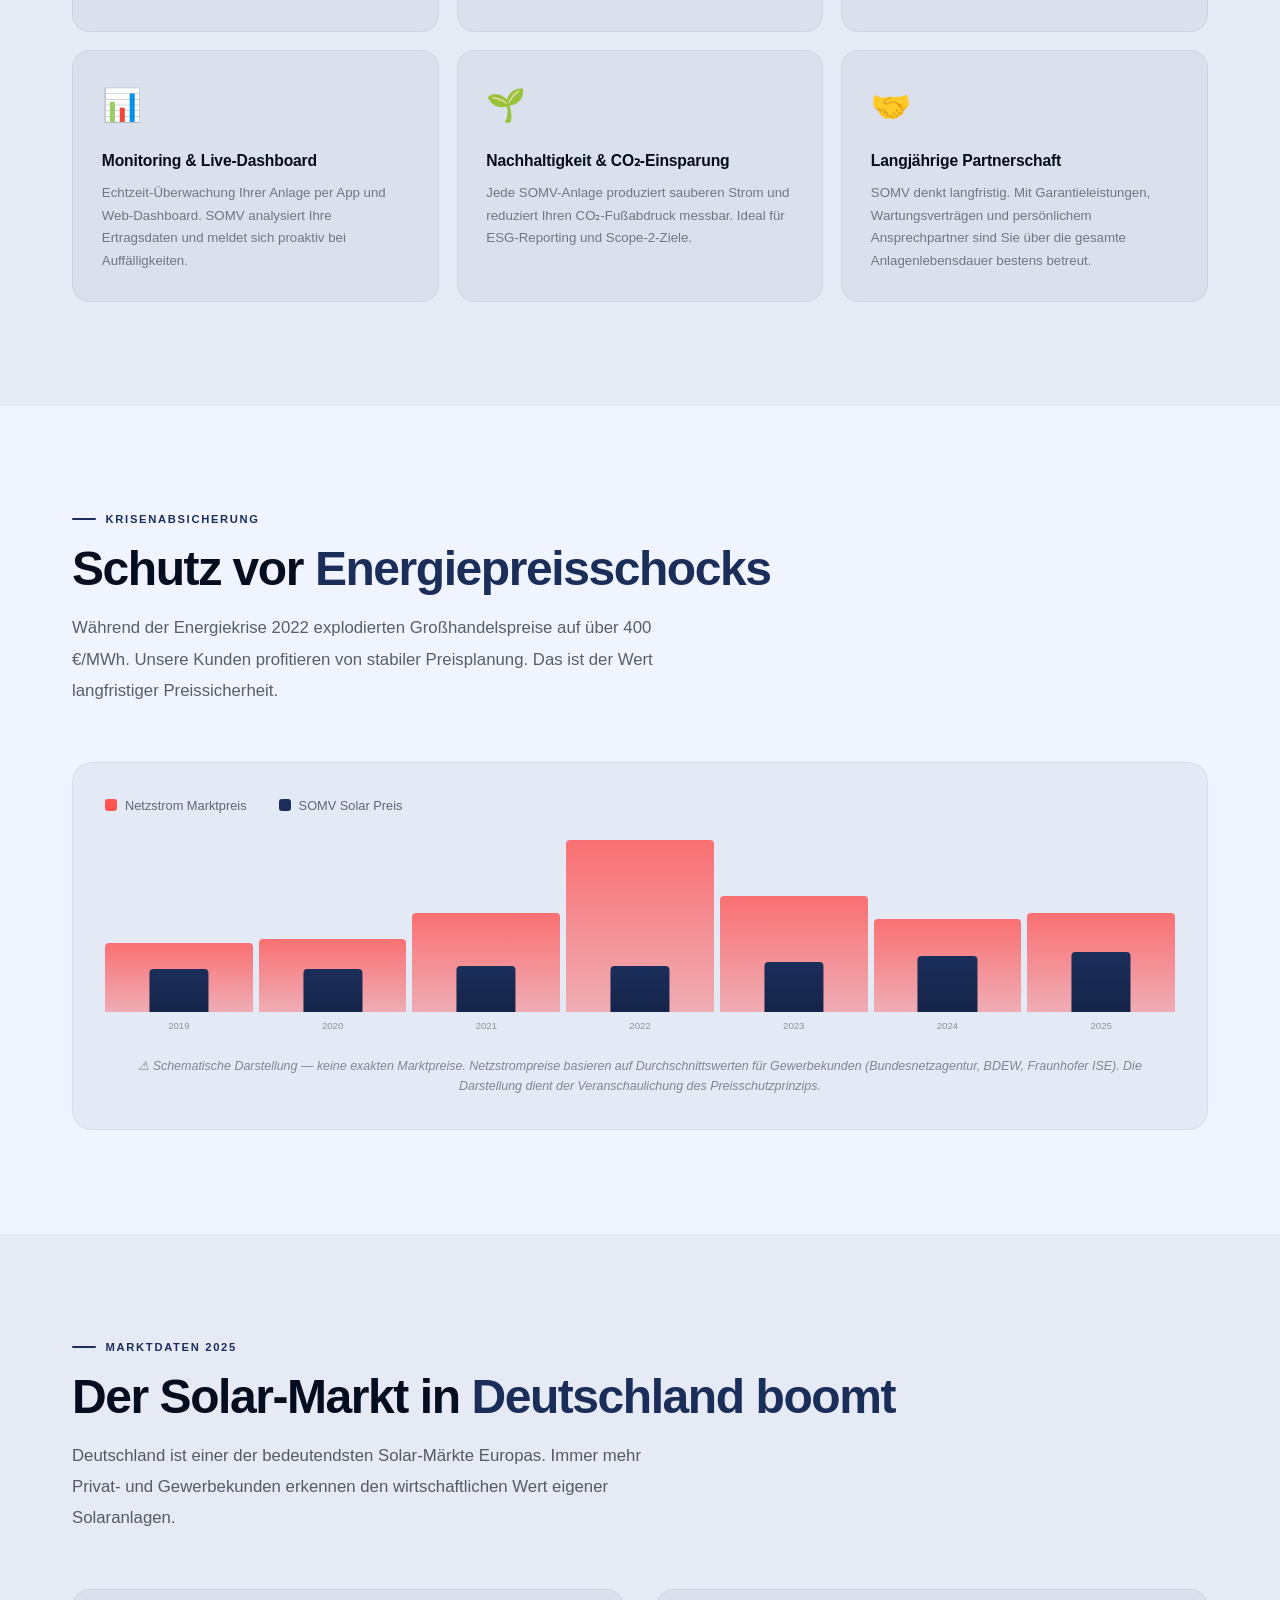
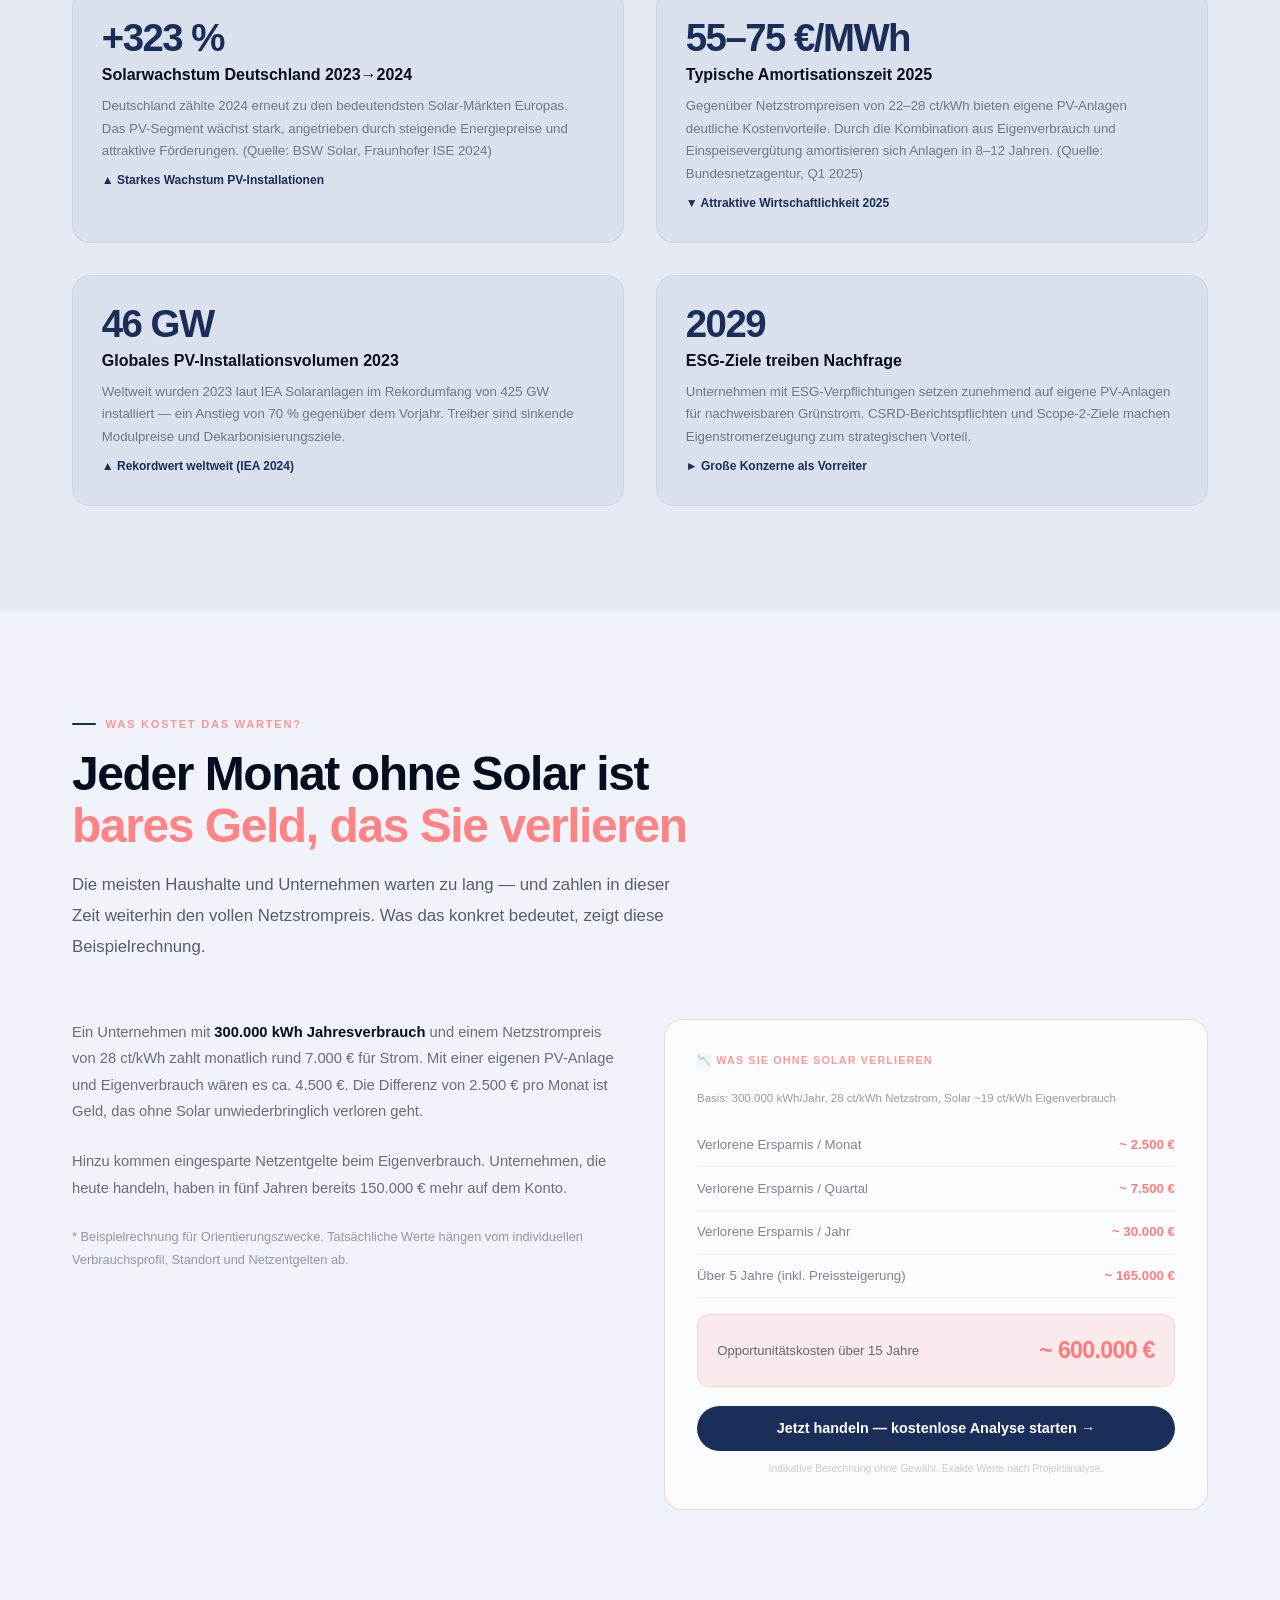
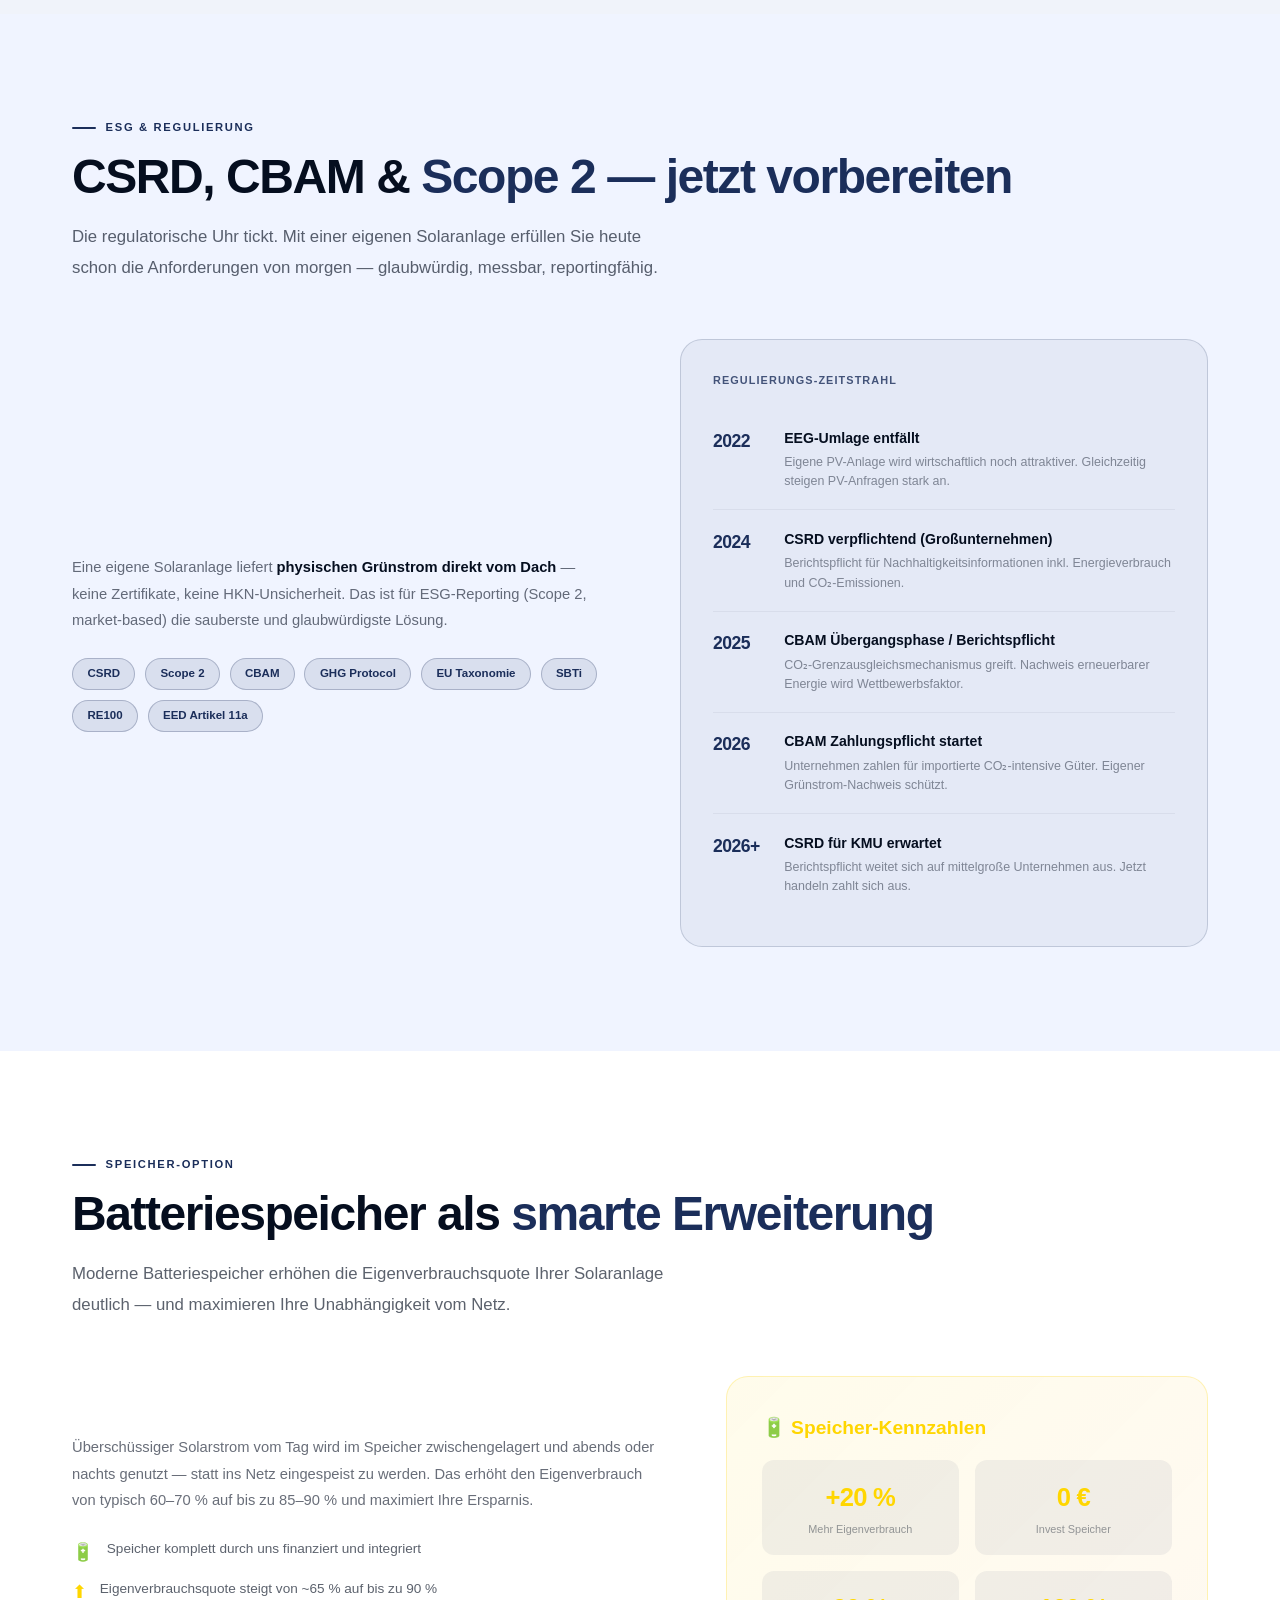
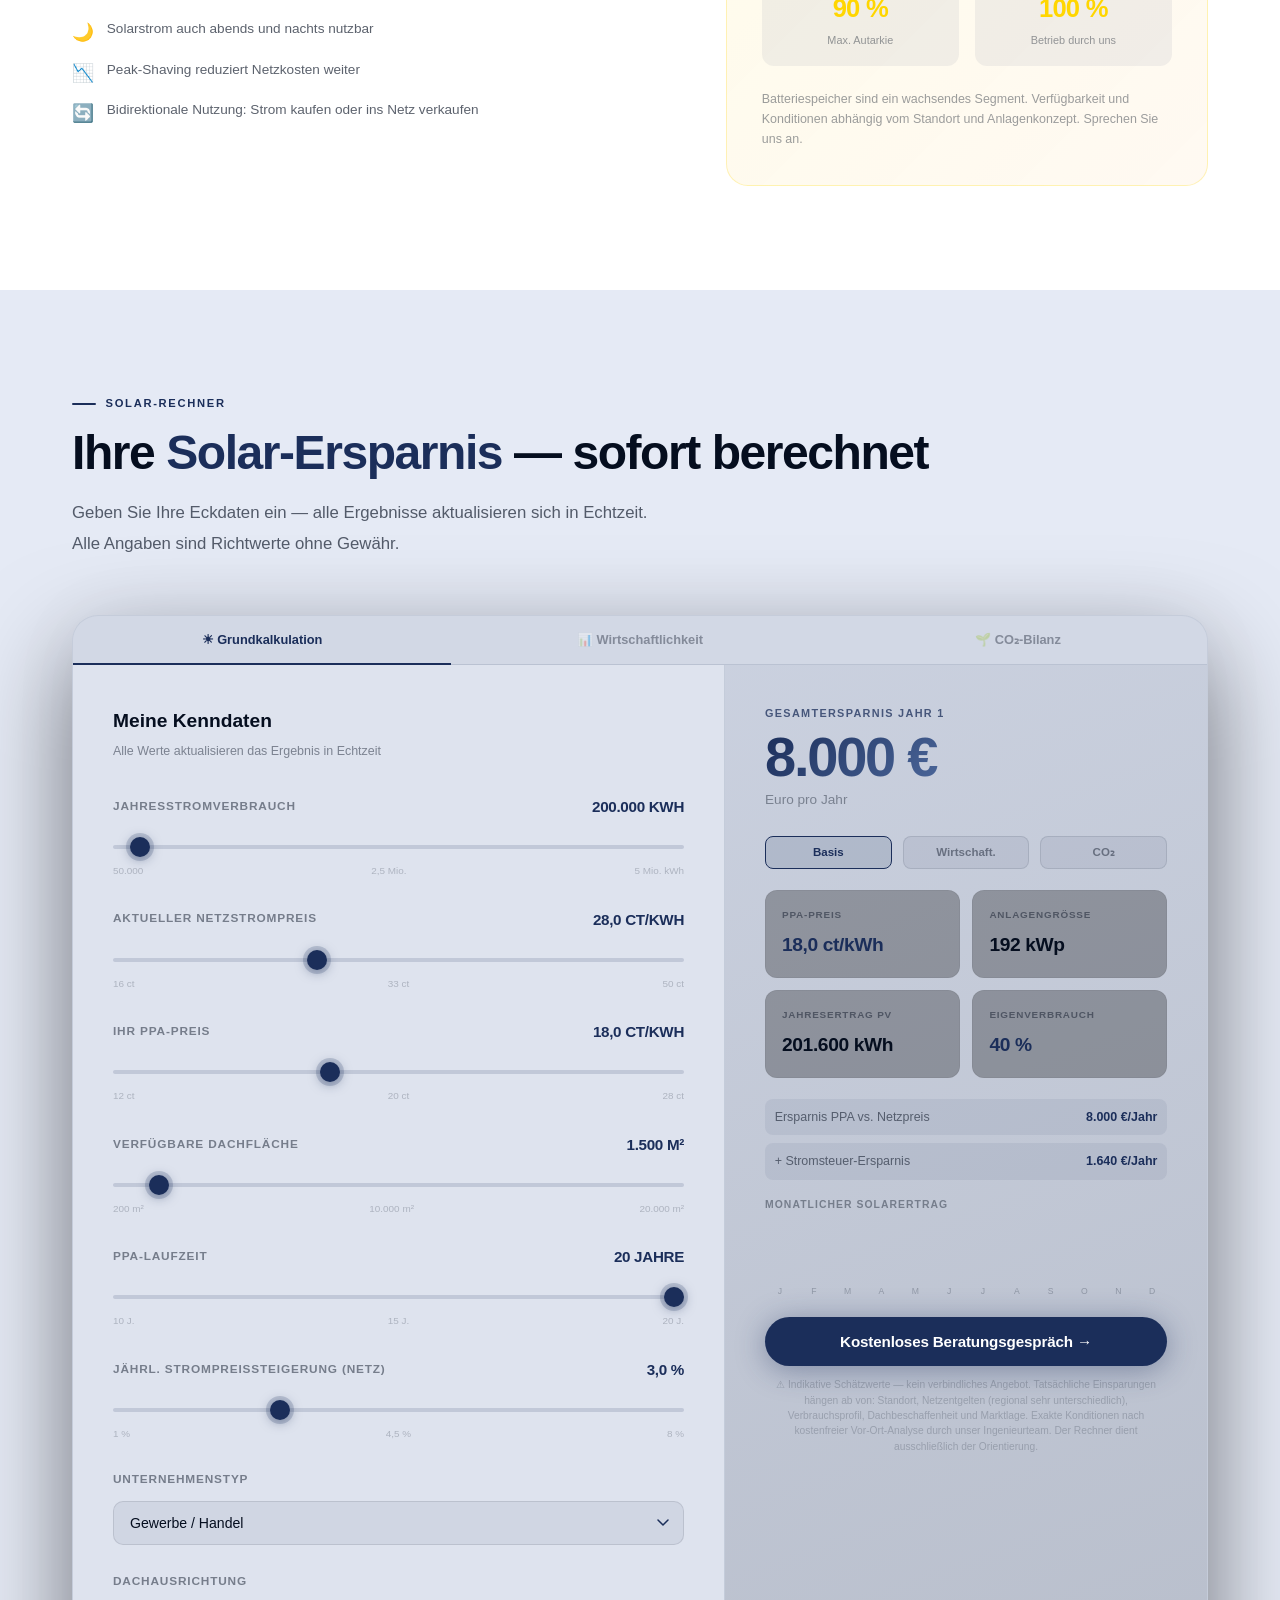
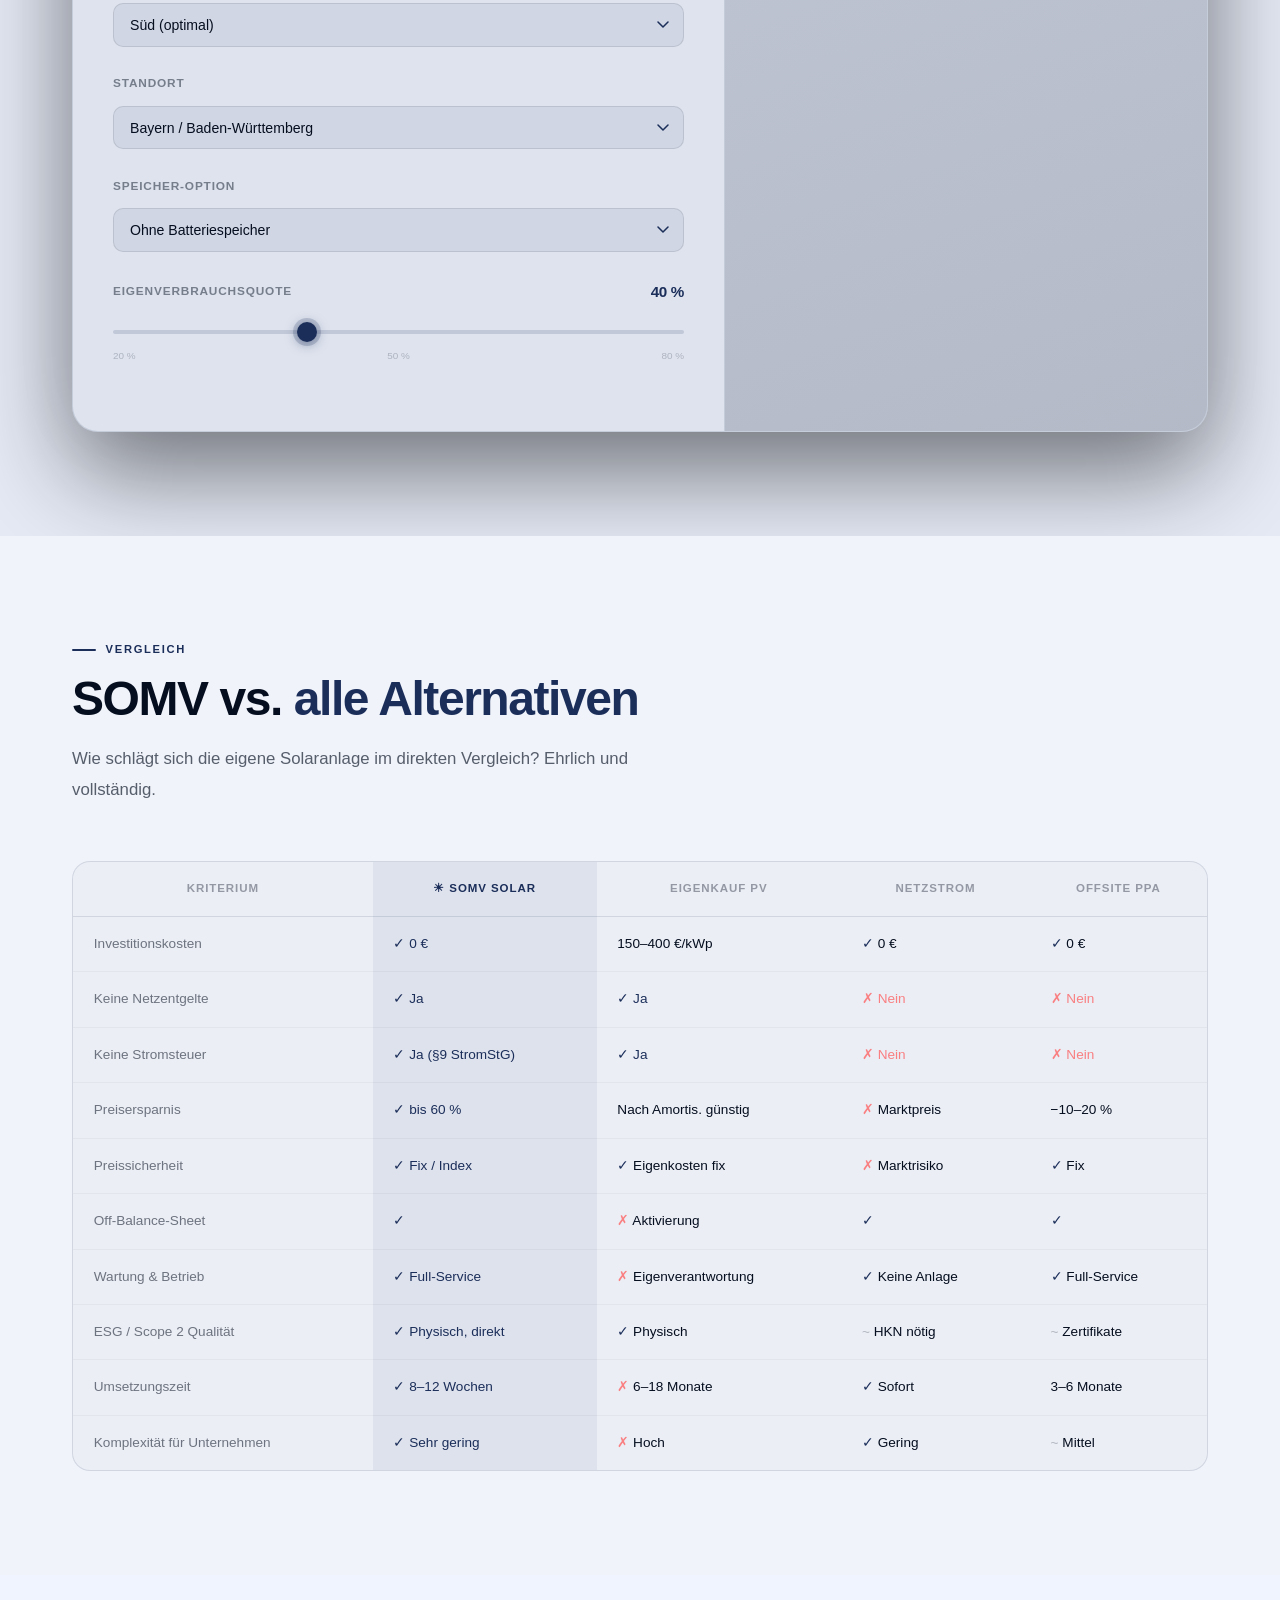
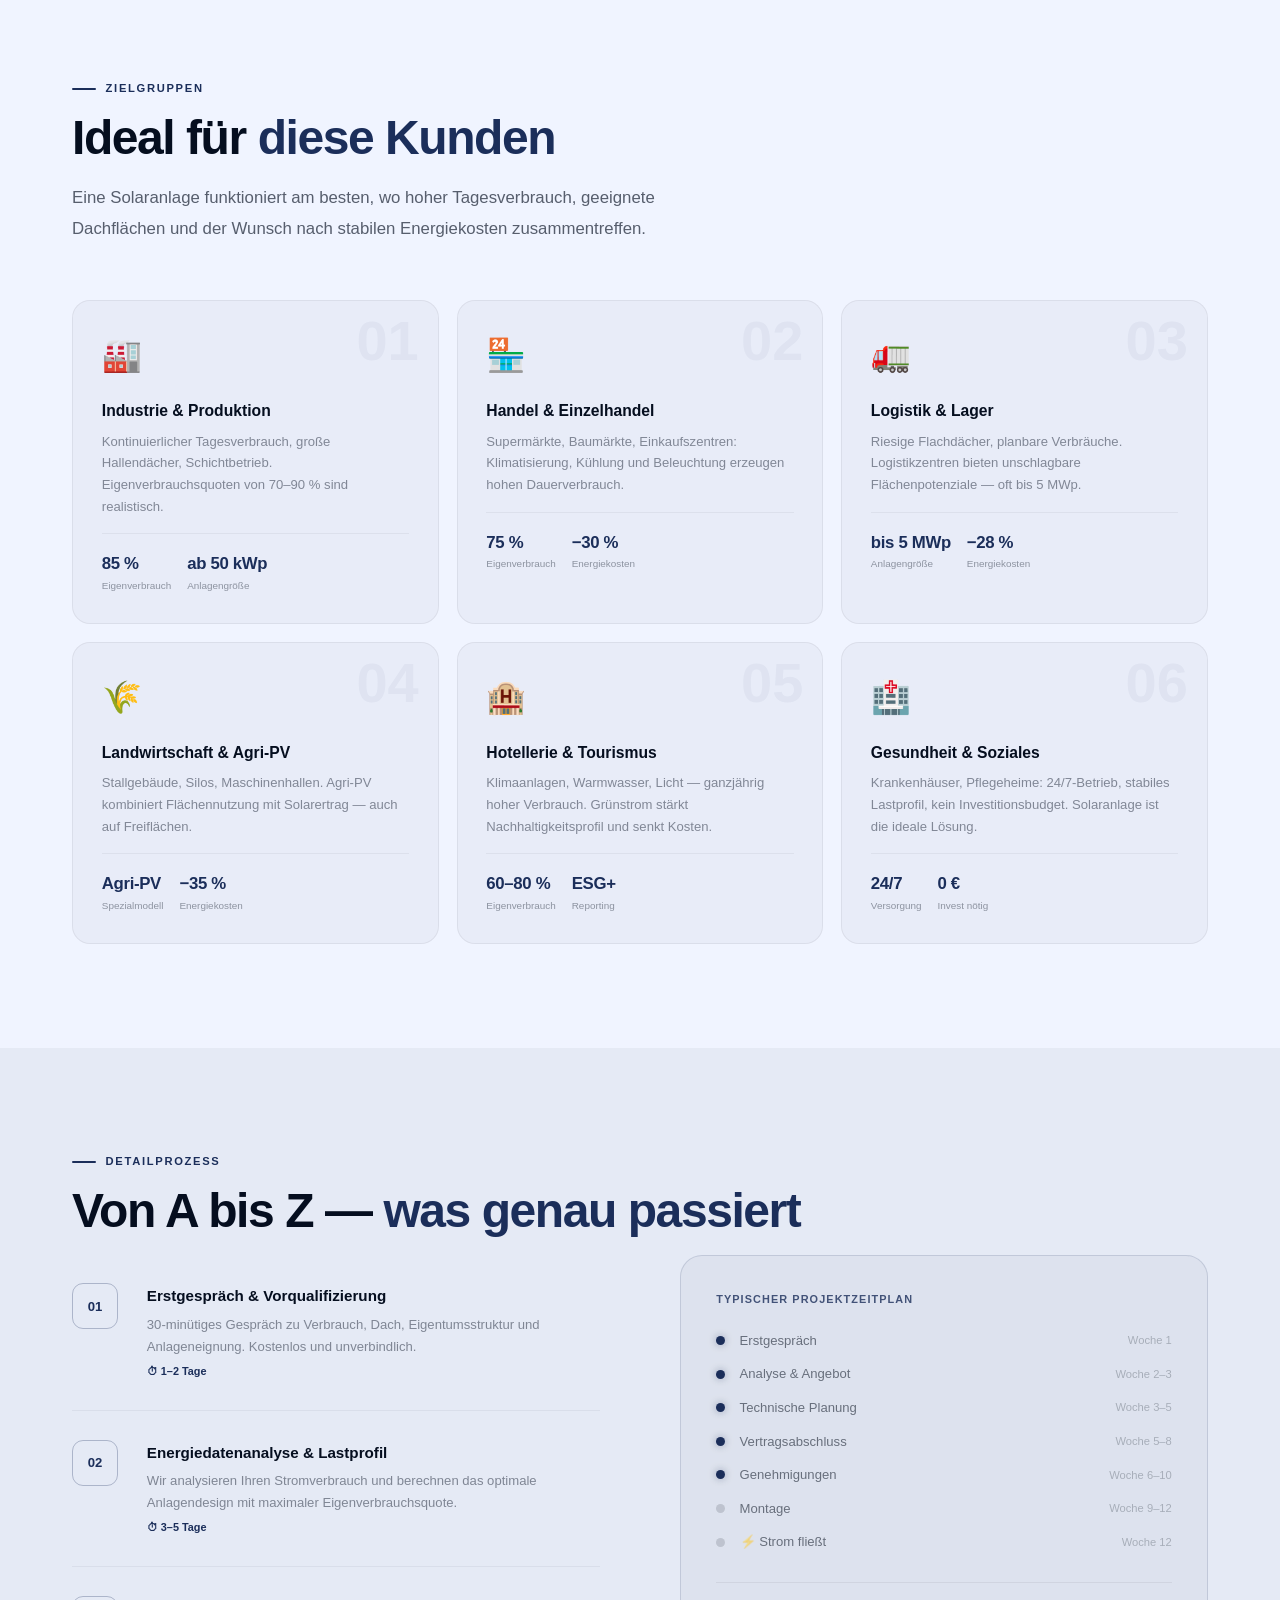
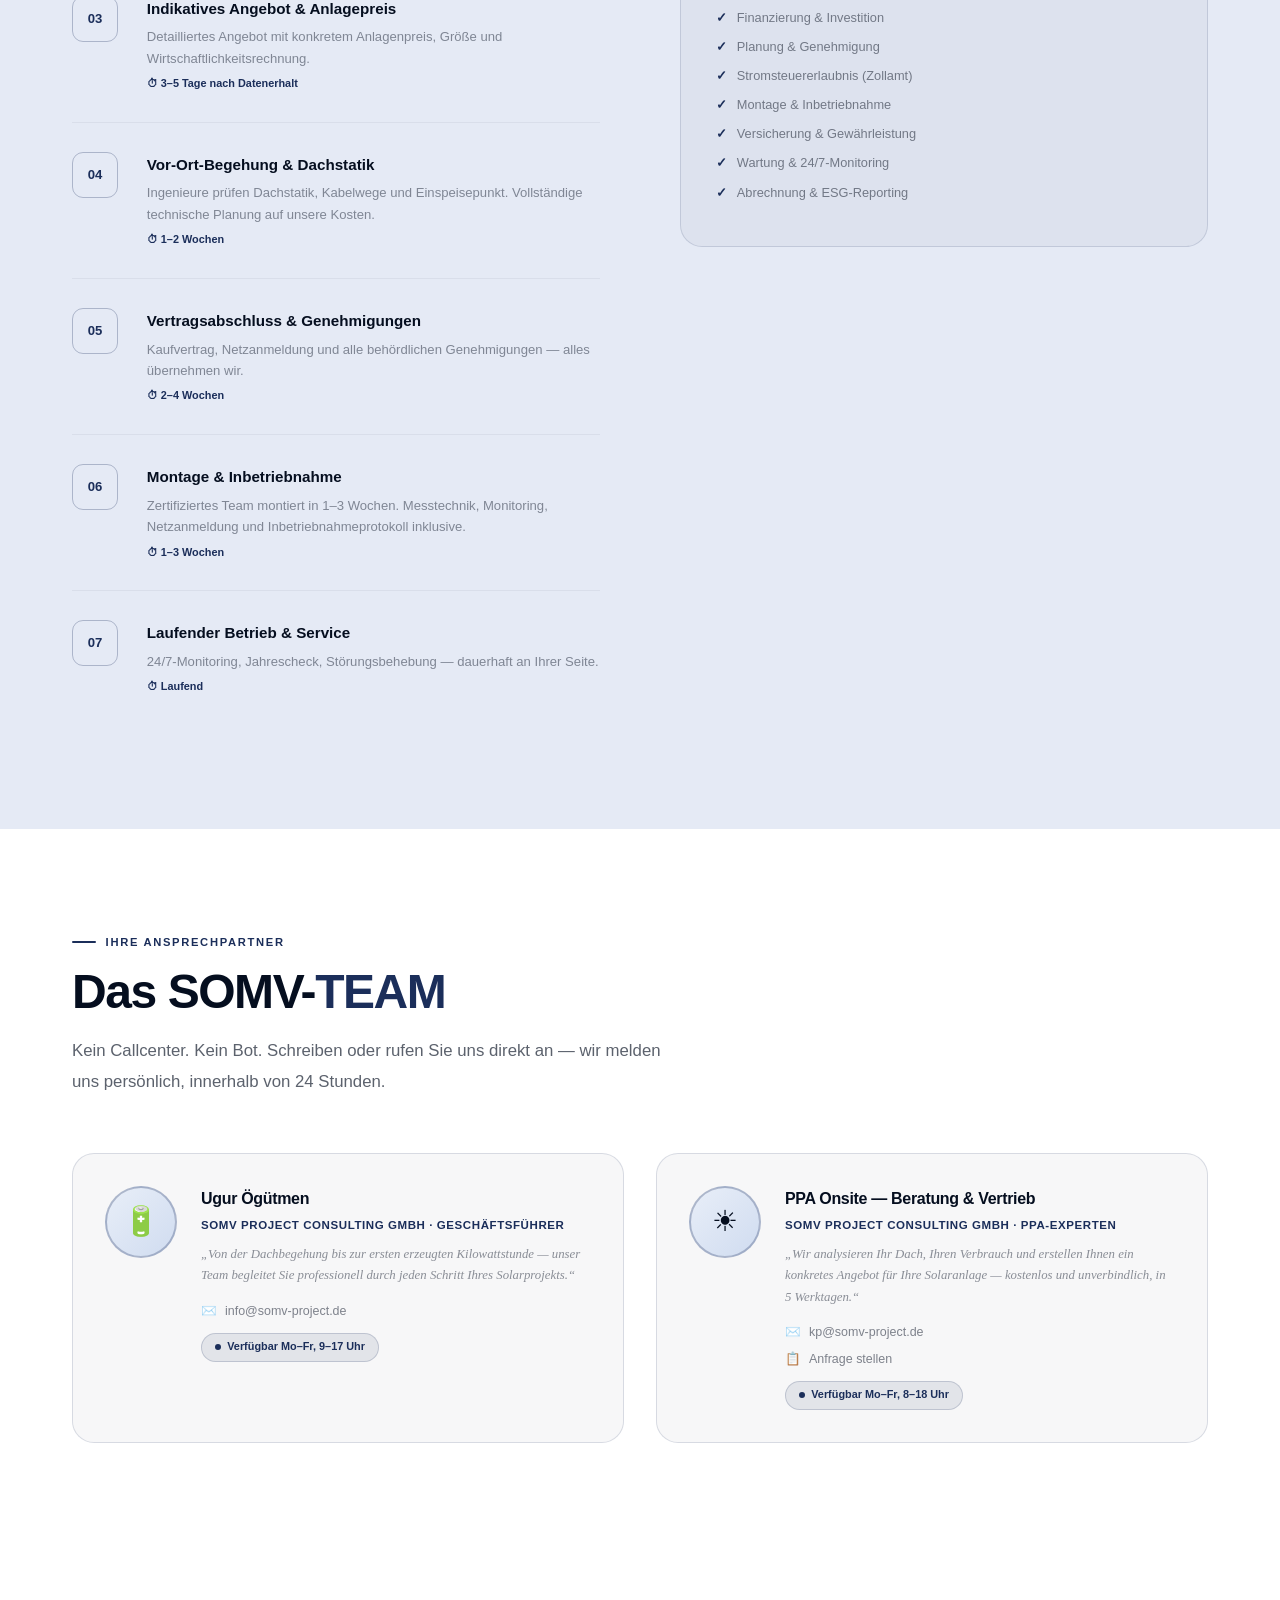
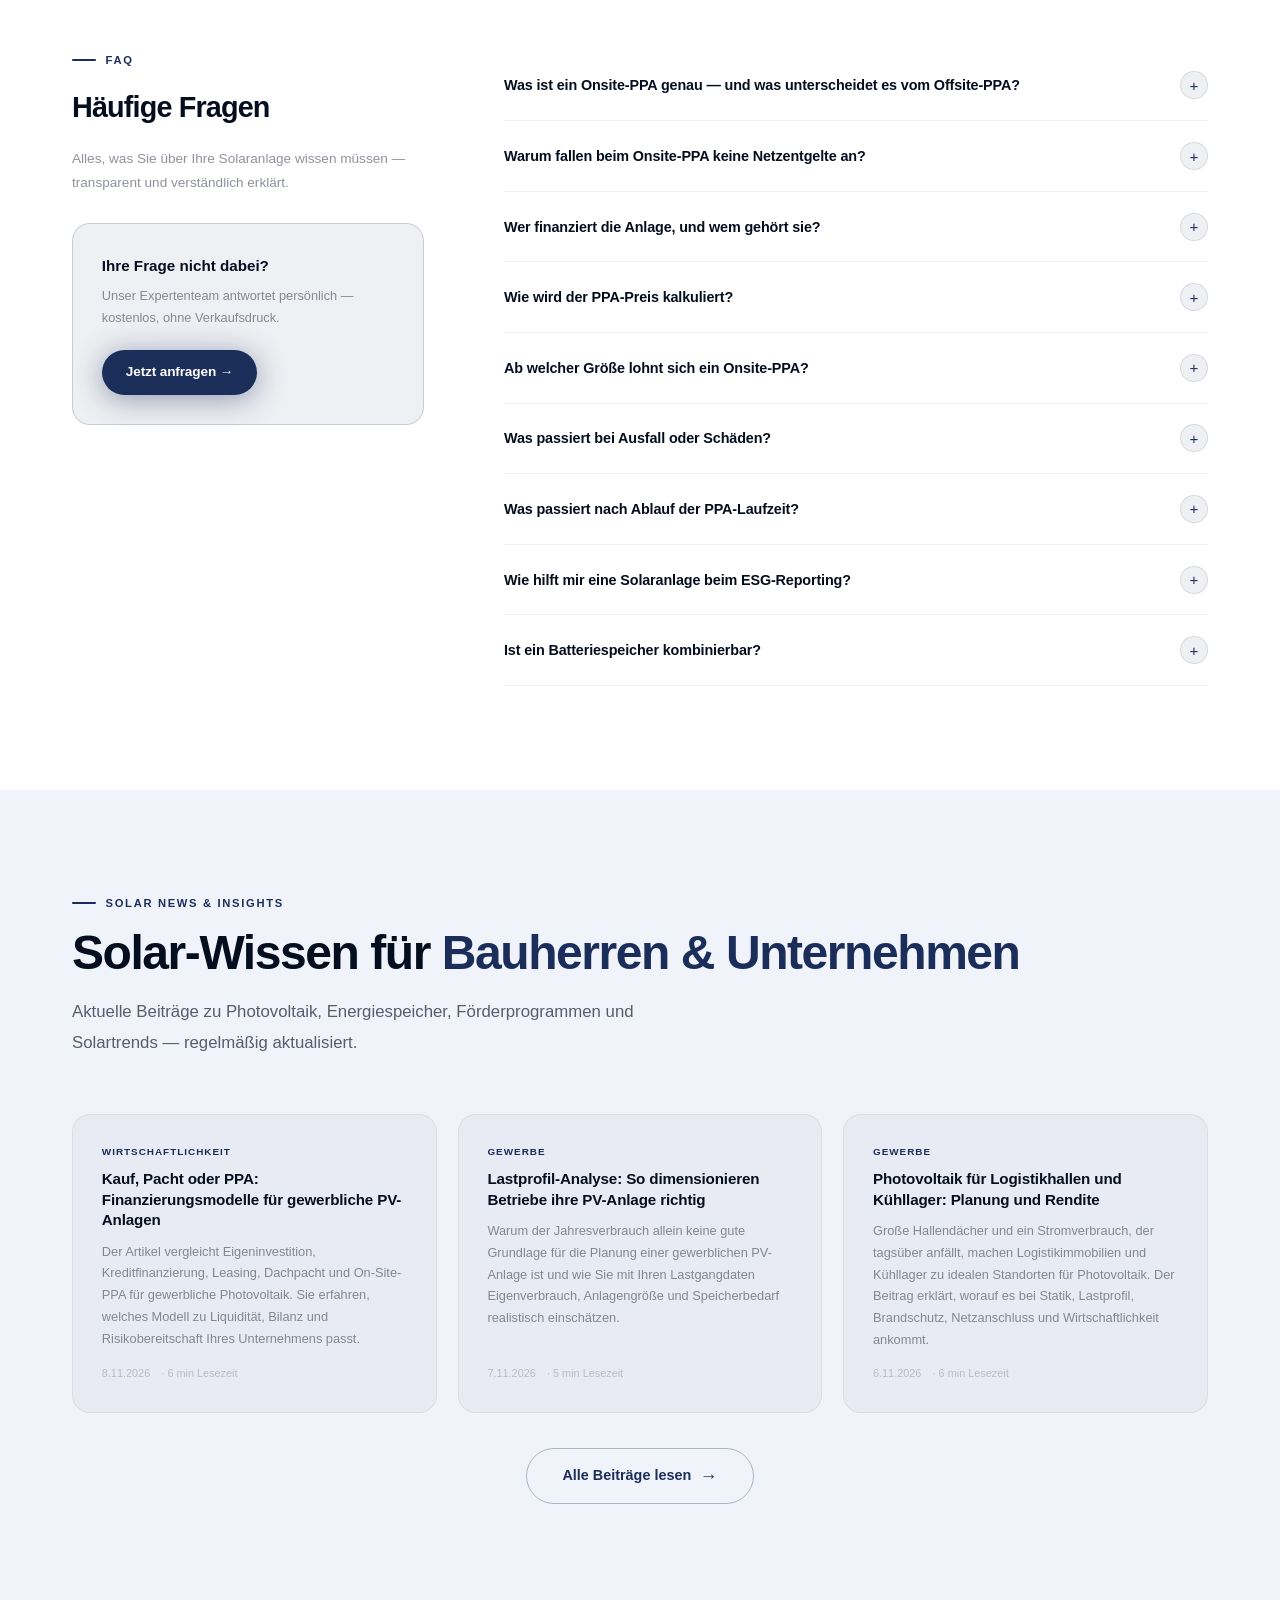
==== commit b985bc27: "Google Fonts und Chart.js lokal, Kalkulator: noindex, Datenschutz- und Impressum-Text - Schriften (O" ====
--- a/html/index.html
+++ b/html/index.html
@@ -5,9 +5,7 @@
 <meta name="viewport" content="width=device-width, initial-scale=1.0">
 <title>SOMV-Project.de – Solaranlagen von Profis. Planung, Installation, Wartung.</title>
 <meta name="description" content="SOMV Project Consulting GmbH: Photovoltaik-Anlagen für Privat, Gewerbe & Industrie. Kostenlose Beratung, Planung, Montage und Wartung aus einer Hand. Bayern & Schleswig-Holstein.">
-<link rel="preconnect" href="https://fonts.googleapis.com">
-<link rel="preconnect" href="https://fonts.gstatic.com" crossorigin>
-<link href="https://fonts.googleapis.com/css2?family=Outfit:wght@300;400;500;600;700;800;900&family=Lora:ital,wght@0,400;1,400&display=swap" rel="stylesheet">
+<link href="/fonts/fonts-site.css" rel="stylesheet">
 <style>
 :root {
   --g1:#1B2E5A; --g2:#152449; --g3:#7B9ED9; --g4:#E8EEF8; --g5:#D0DCF0;
@@ -3028,6 +3026,7 @@
 
   // Datenschutz direkt per Link öffnen (z.B. aus dem Cookie-Banner)
   if (location.hash === '#datenschutz' && typeof openModal === 'function') openModal('datenschutz');
+  if (location.hash === '#impressum' && typeof openModal === 'function') openModal('impressum');
 
 })();
 </script>
